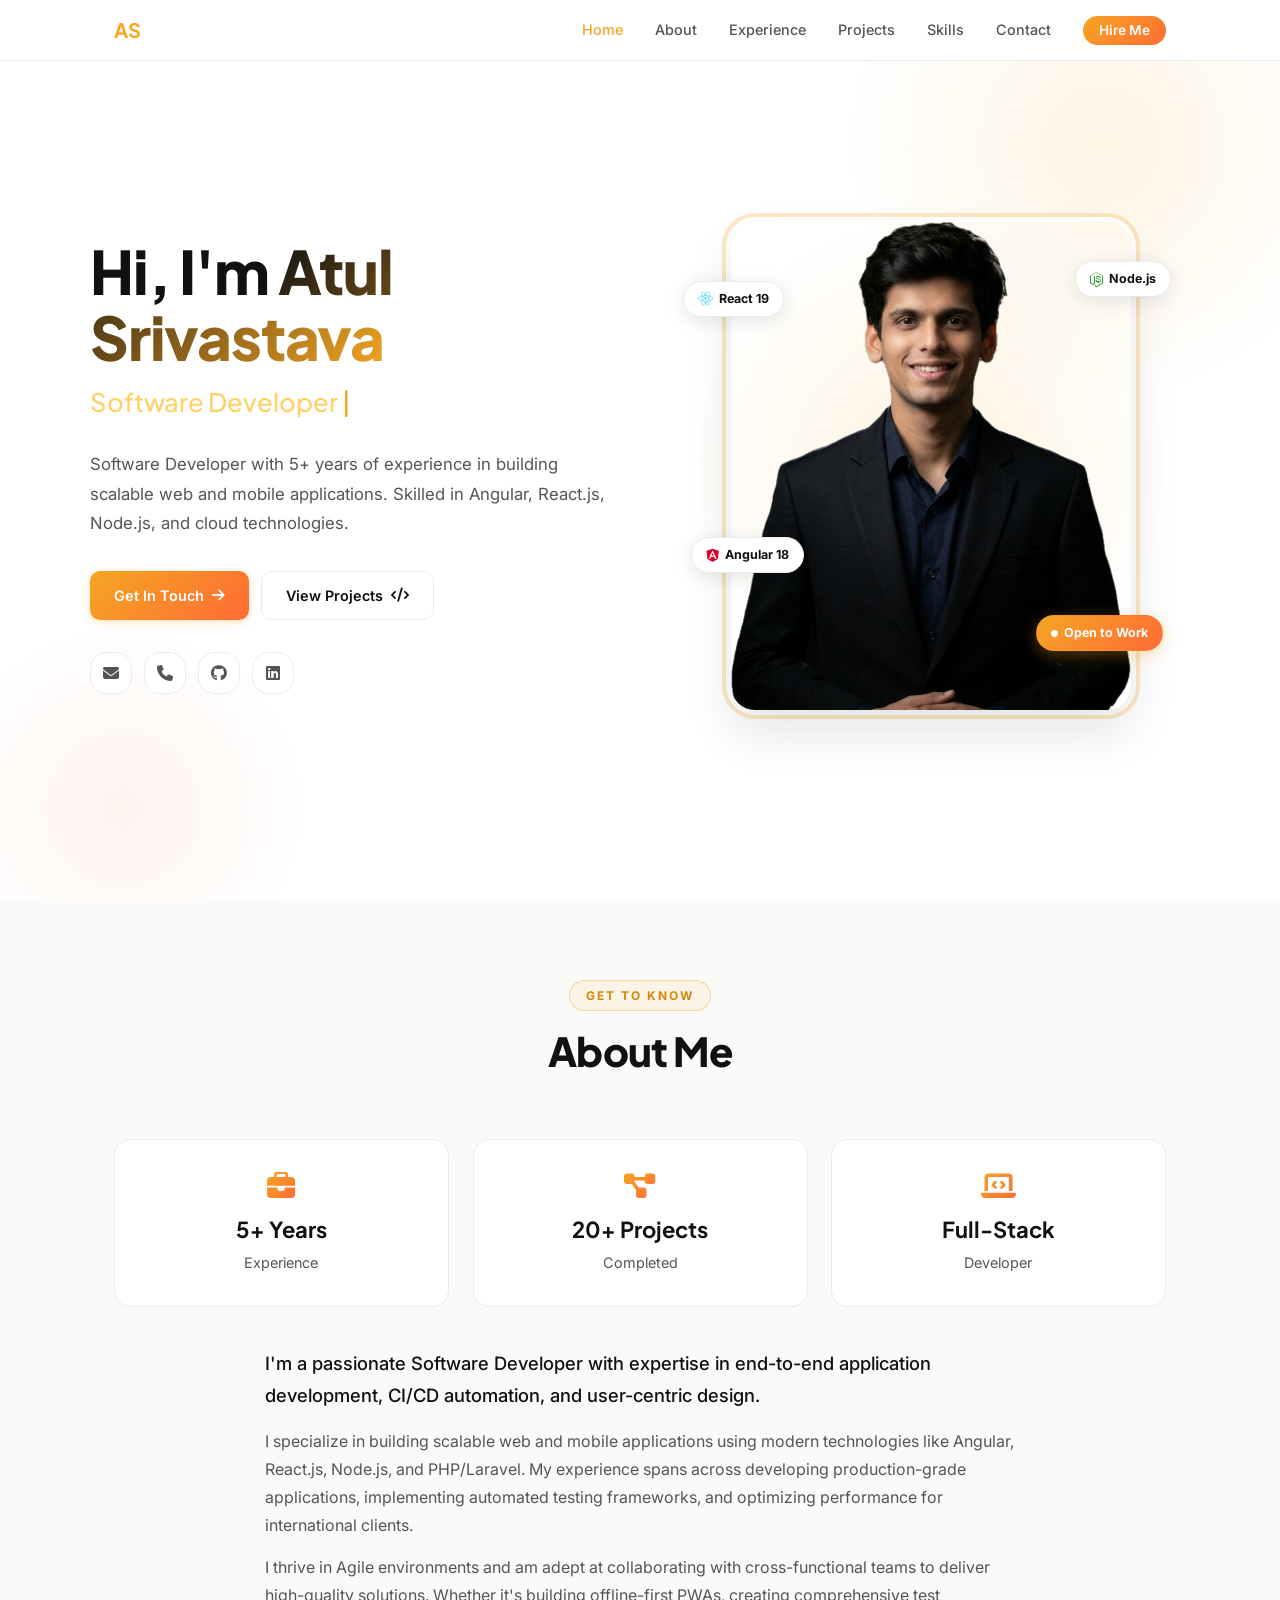
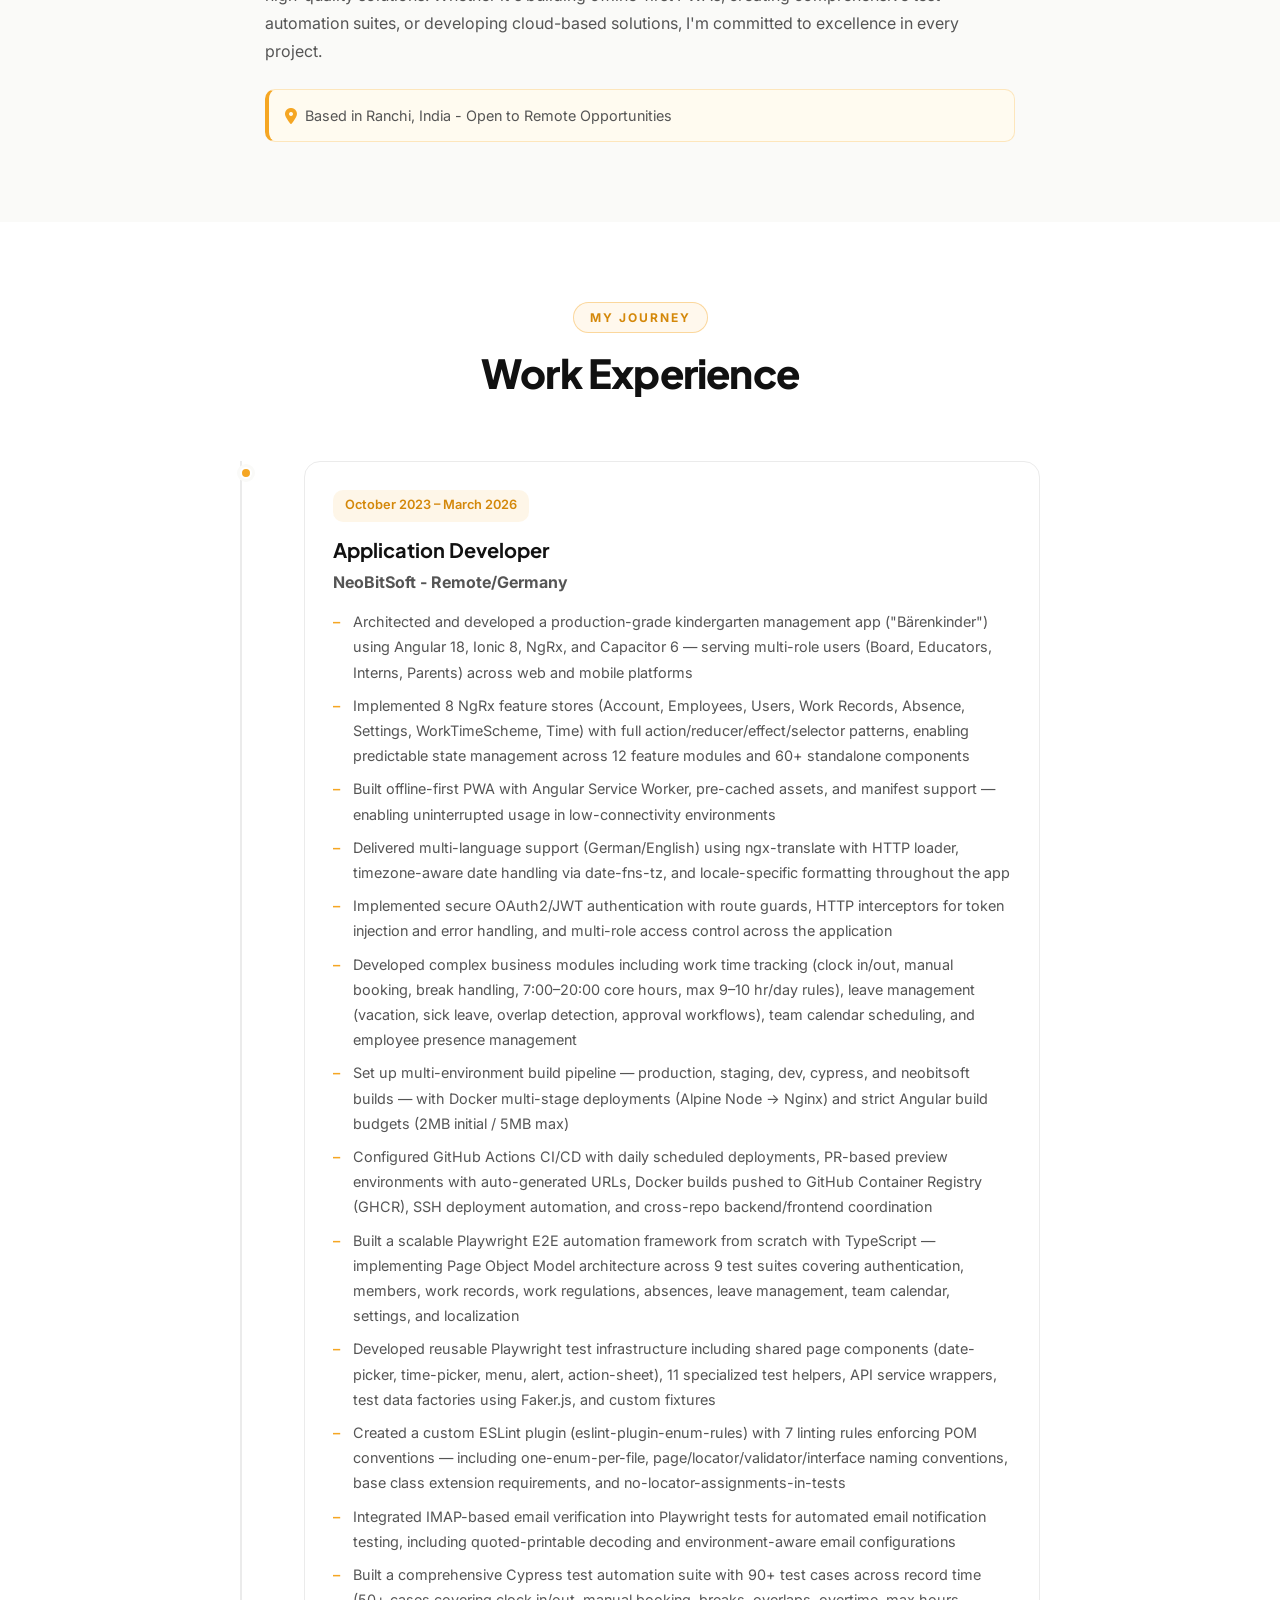
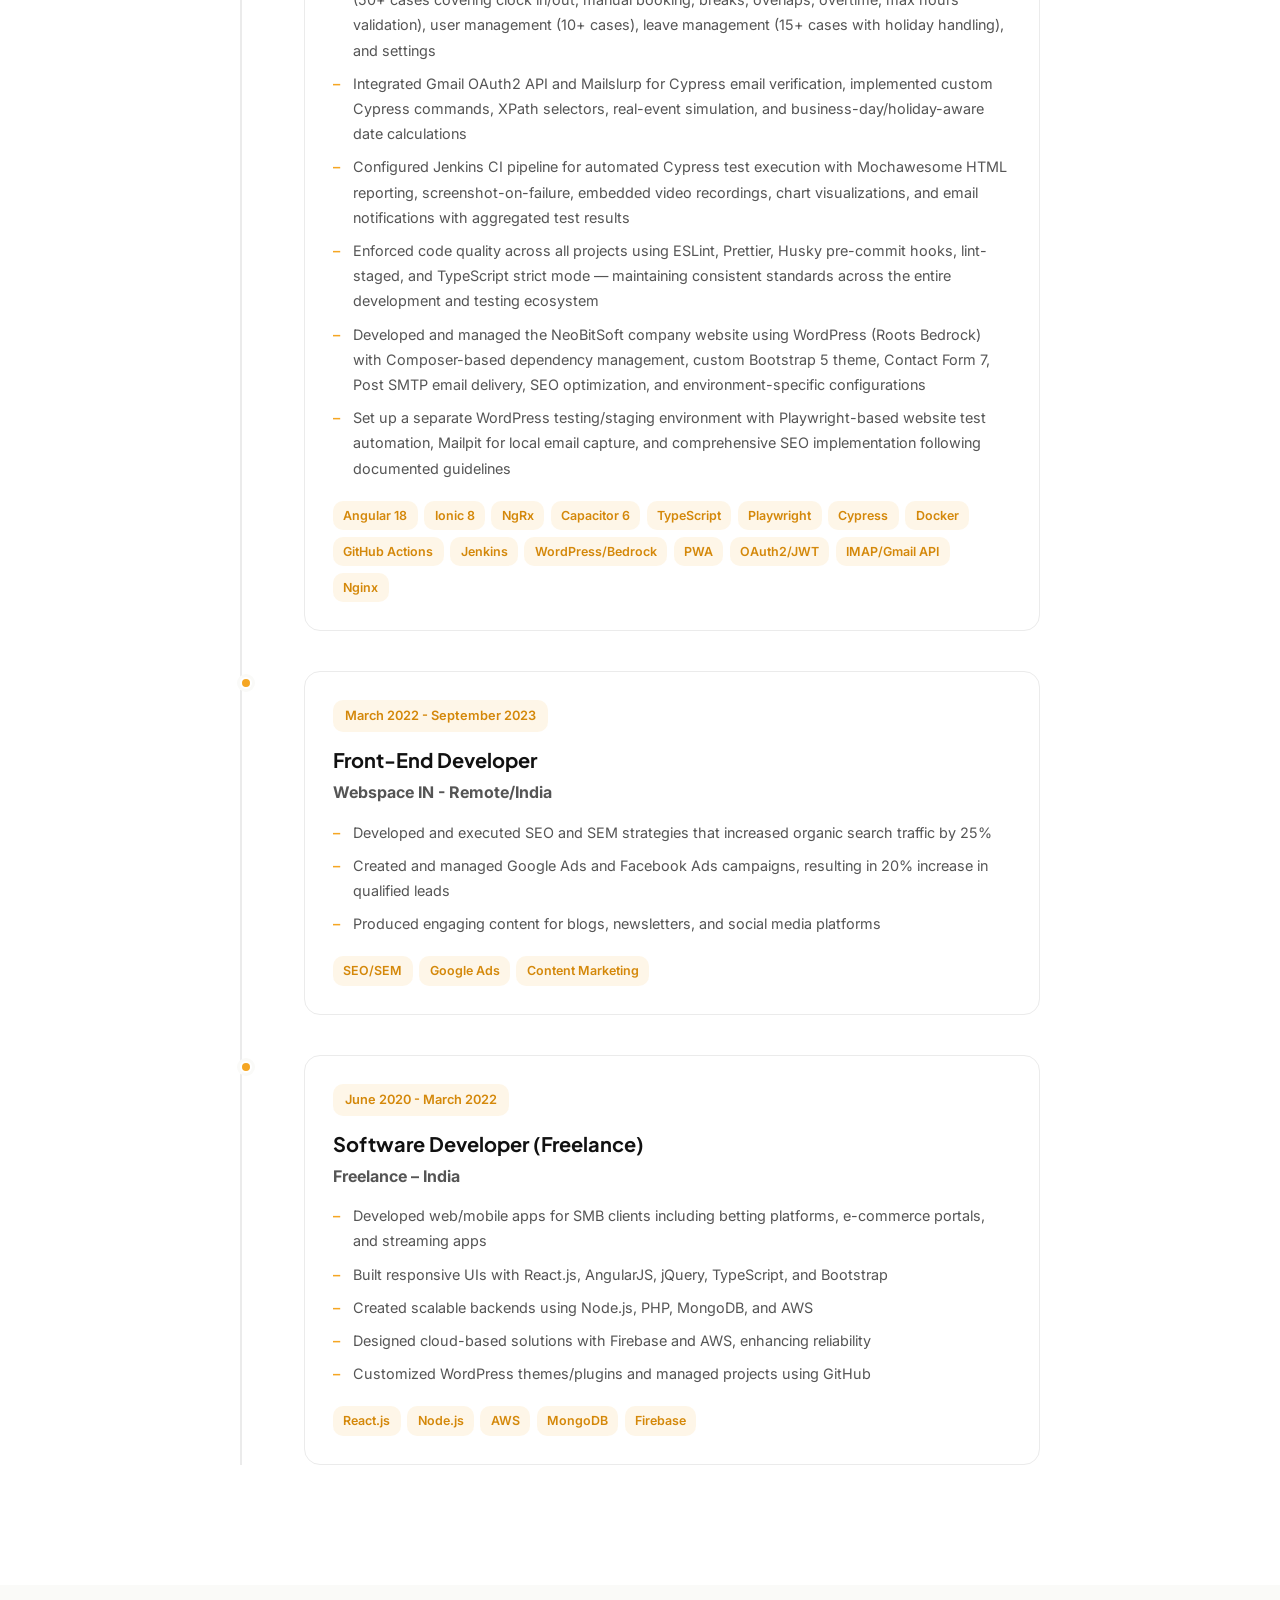
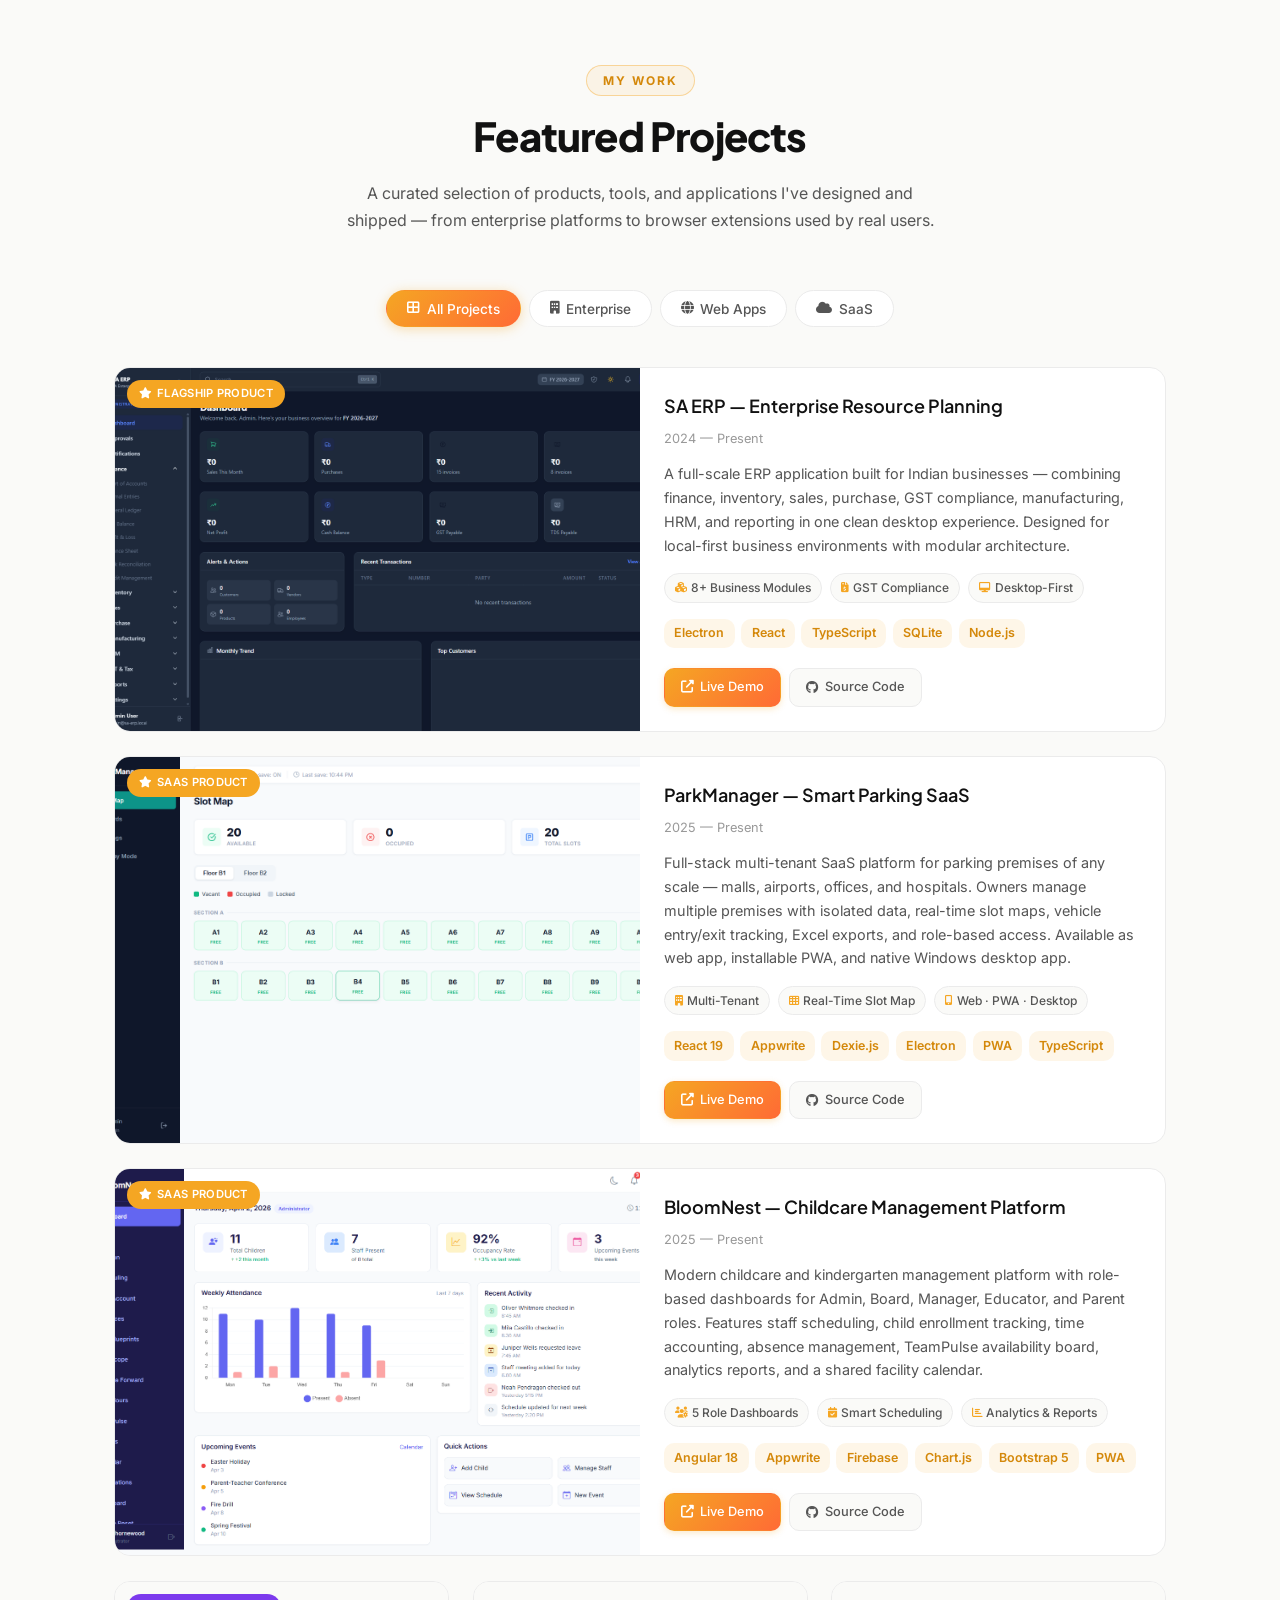
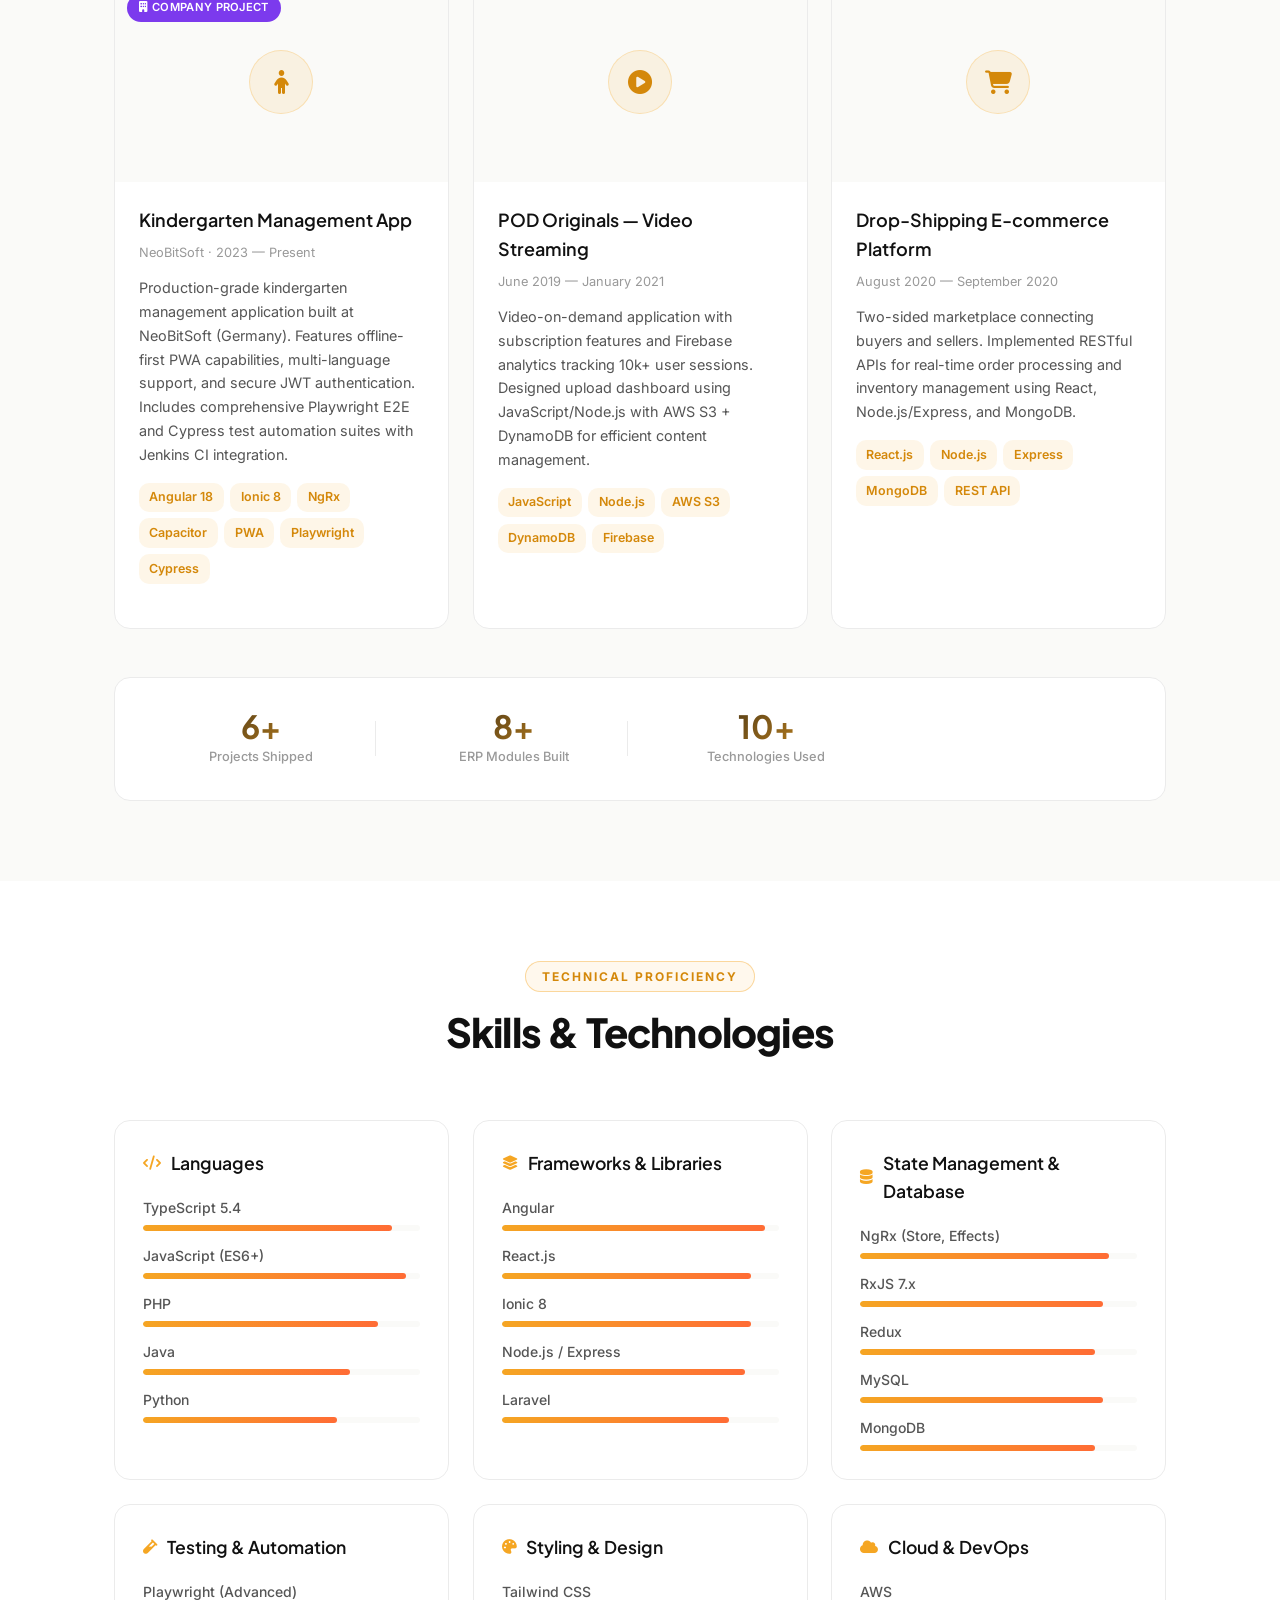
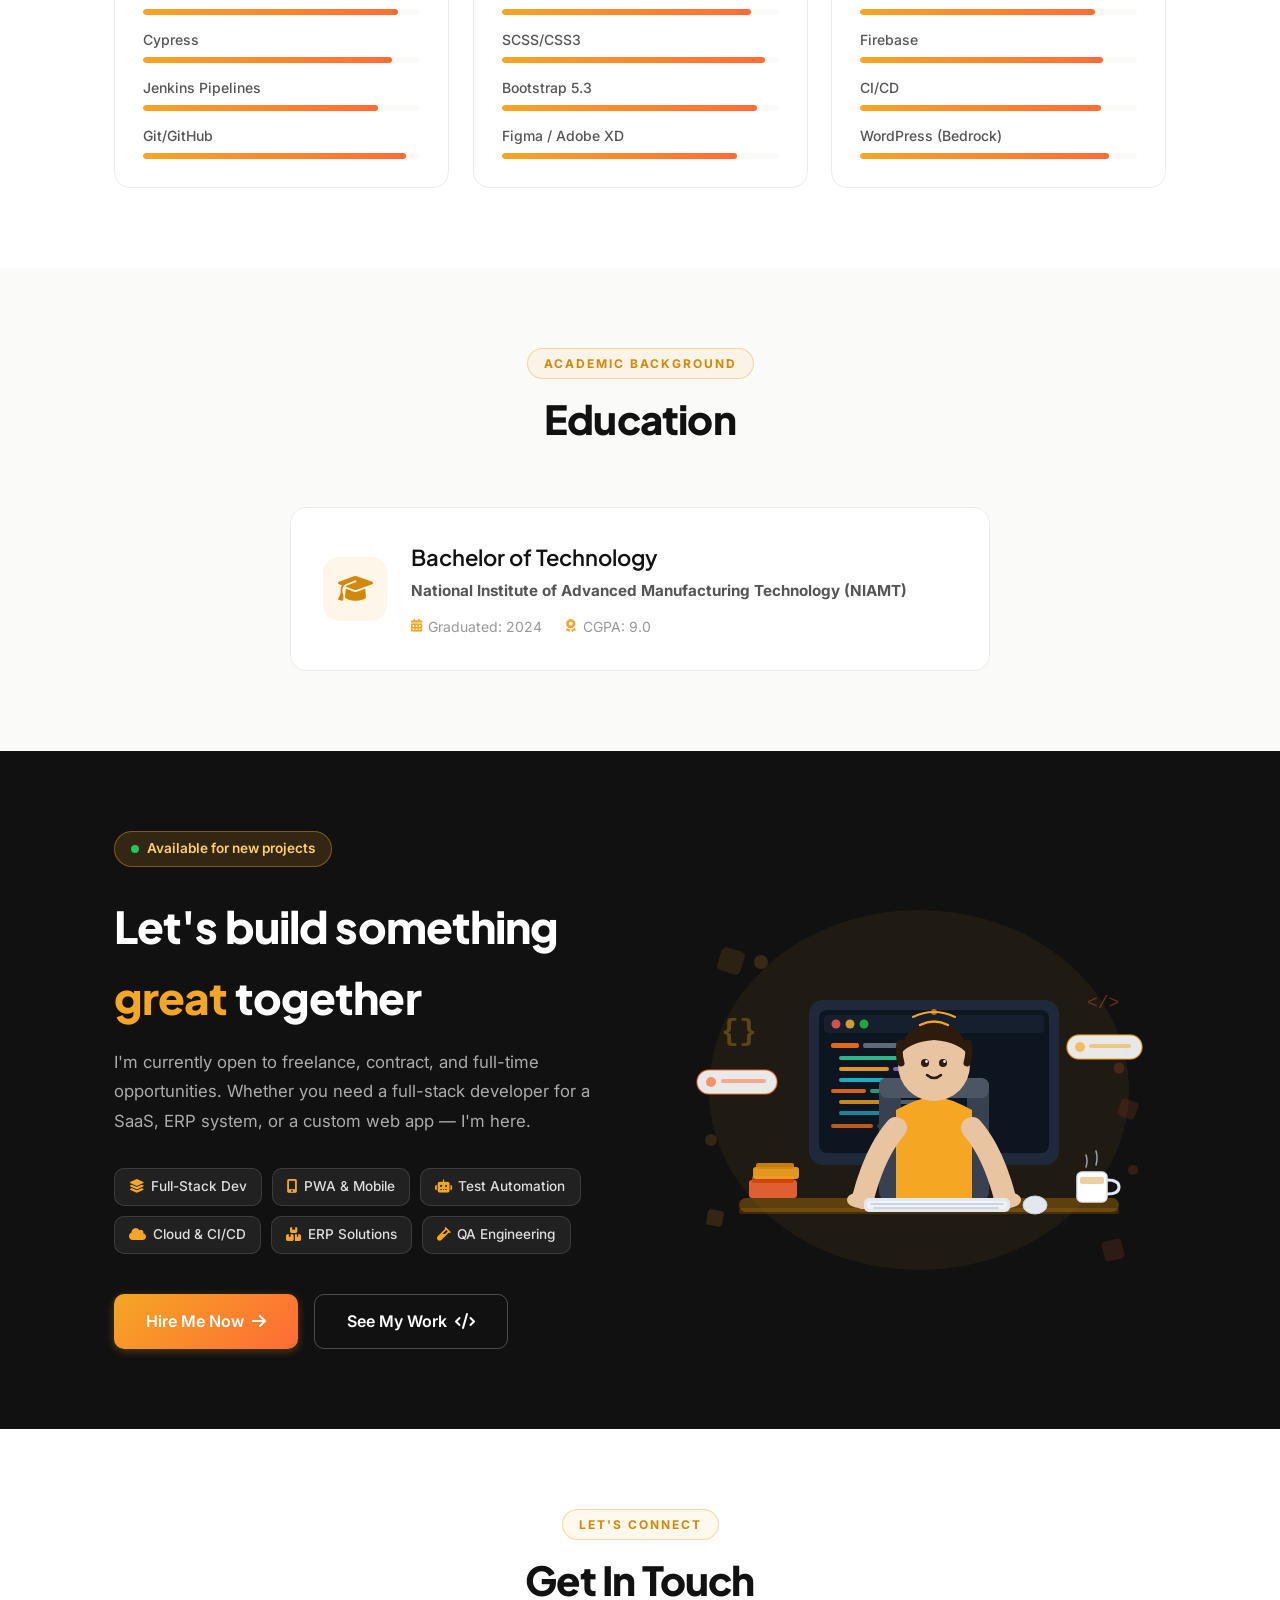
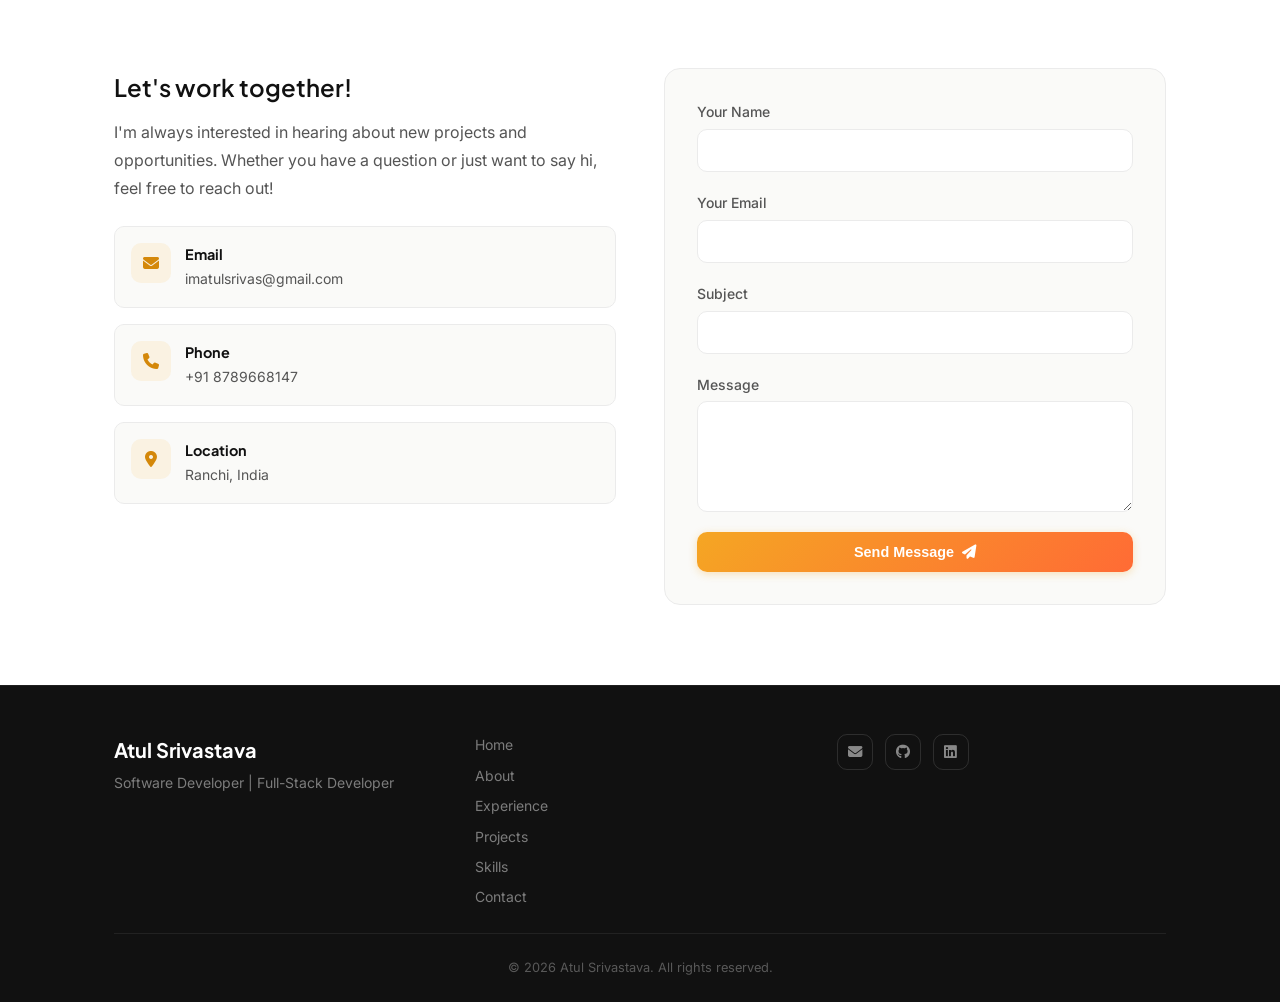
==== index.html @ 077b8450 "design: full portfolio redesign — amber/orange theme, bold typography, floating badges, SVG illustra" ====
<!DOCTYPE html>
<html lang="en">
<head>
    <meta charset="UTF-8">
    <meta name="viewport" content="width=device-width, initial-scale=1.0">
    <meta name="description" content="Atul Srivastava - Software Developer | Full-Stack Developer specializing in Angular, React.js, Node.js, and Cloud Technologies">
    <meta name="author" content="Atul Srivastava">
    <link rel="canonical" href="https://beimatulportfolio.tech/">
    <meta property="og:url" content="https://beimatulportfolio.tech/">
    <meta property="og:title" content="Atul Srivastava | Software Developer Portfolio">
    <meta property="og:description" content="Atul Srivastava - Software Developer | Full-Stack Developer specializing in Angular, React.js, Node.js, and Cloud Technologies">
    <meta property="og:type" content="website">
    <title>Atul Srivastava | Software Developer Portfolio</title>
    <meta name="theme-color" content="#F5A623">
    <meta name="color-scheme" content="light">
    
    <!-- Preload critical resources -->
    <link rel="preconnect" href="https://fonts.googleapis.com">
    <link rel="preconnect" href="https://fonts.gstatic.com" crossorigin>
    <link rel="dns-prefetch" href="https://cdnjs.cloudflare.com">
    
    <!-- Fonts — display=swap for instant text rendering -->
    <link href="https://fonts.googleapis.com/css2?family=Inter:wght@300;400;500;600;700;800&family=Plus+Jakarta+Sans:wght@500;600;700;800;900&family=Space+Grotesk:wght@400;500;600;700&display=swap" rel="stylesheet">
    
    <!-- Icons — loaded async to not block render -->
    <link rel="preload" href="https://cdnjs.cloudflare.com/ajax/libs/font-awesome/6.4.0/css/all.min.css" as="style" onload="this.onload=null;this.rel='stylesheet'">
    <noscript><link rel="stylesheet" href="https://cdnjs.cloudflare.com/ajax/libs/font-awesome/6.4.0/css/all.min.css"></noscript>
    
    <!-- Stylesheet -->
    <link rel="stylesheet" href="styles.css">
    
    <!-- Inline critical above-the-fold styles -->
    <style>
      body{font-family:'Inter',-apple-system,BlinkMacSystemFont,'Segoe UI',sans-serif;margin:0;background:#fff;color:#111}
      .navbar{position:fixed;top:0;left:0;right:0;z-index:1000;background:rgba(255,255,255,.92);backdrop-filter:blur(12px);border-bottom:1px solid #ebebeb}
      .hero{min-height:100vh;display:flex;align-items:center}
    </style>
</head>
<body>
    <!-- Navigation -->
    <nav class="navbar" id="navbar">
        <div class="nav-container">
            <a href="#home" class="logo">
                <span class="logo-text">AS</span>
            </a>
            <ul class="nav-menu" id="nav-menu">
                <li><a href="#home" class="nav-link active">Home</a></li>
                <li><a href="#about" class="nav-link">About</a></li>
                <li><a href="#experience" class="nav-link">Experience</a></li>
                <li><a href="#projects" class="nav-link">Projects</a></li>
                <li><a href="#skills" class="nav-link">Skills</a></li>
                <li><a href="#contact" class="nav-link">Contact</a></li>
                <li><a href="#hire-me" class="nav-link nav-link-hire">Hire Me</a></li>
            </ul>
            <div class="hamburger" id="hamburger">
                <span></span>
                <span></span>
                <span></span>
            </div>
        </div>
    </nav>

    <!-- Hero Section -->
    <section id="home" class="hero">
        <div class="hero-container">
            <div class="hero-content">
                <div class="hero-text" data-scroll>
                    <h1 class="hero-title">
                        Hi, I'm <span class="gradient-text">Atul Srivastava</span>
                    </h1>
                    <div class="typing-container">
                        <h2 class="hero-subtitle">
                            <span class="typing-text"></span>
                            <span class="cursor">|</span>
                        </h2>
                    </div>
                    <p class="hero-description">
                        Software Developer with 5+ years of experience in building scalable web and mobile applications. 
                        Skilled in Angular, React.js, Node.js, and cloud technologies.
                    </p>
                    <div class="hero-buttons">
                        <a href="#contact" class="btn btn-primary">
                            <span>Get In Touch</span>
                            <i class="fas fa-arrow-right"></i>
                        </a>
                        <a href="#projects" class="btn btn-secondary">
                            <span>View Projects</span>
                            <i class="fas fa-code"></i>
                        </a>
                    </div>
                    <div class="social-links">
                        <a href="mailto:imatulsrivas@gmail.com" class="social-link" aria-label="Email">
                            <i class="fas fa-envelope"></i>
                        </a>
                        <a href="tel:+918789668147" class="social-link" aria-label="Phone">
                            <i class="fas fa-phone"></i>
                        </a>
                        <a href="https://github.com" target="_blank" class="social-link" aria-label="GitHub">
                            <i class="fab fa-github"></i>
                        </a>
                        <a href="https://linkedin.com" target="_blank" class="social-link" aria-label="LinkedIn">
                            <i class="fab fa-linkedin"></i>
                        </a>
                    </div>
                </div>
                <div class="hero-image" data-scroll>
                    <div class="image-wrapper">
                        <div class="hero-img-bg"></div>
                        <img src="assets/atul-photo.png" alt="Atul Srivastava" class="profile-image">
                        <!-- Floating tech badges -->
                        <div class="hero-float-badge badge-react">
                            <i class="fab fa-react"></i>
                            <span>React 19</span>
                        </div>
                        <div class="hero-float-badge badge-angular">
                            <i class="fab fa-angular"></i>
                            <span>Angular 18</span>
                        </div>
                        <div class="hero-float-badge badge-node">
                            <i class="fab fa-node-js"></i>
                            <span>Node.js</span>
                        </div>
                        <div class="hero-float-badge badge-open">
                            <span class="badge-open-dot"></span>
                            <span>Open to Work</span>
                        </div>
                    </div>
                </div>
            </div>
        </div>
    </section>

    <!-- About Section -->
    <section id="about" class="about">
        <div class="container">
            <div class="section-header" data-scroll>
                <span class="section-subtitle">Get To Know</span>
                <h2 class="section-title">About Me</h2>
            </div>
            <div class="about-content">
                <div class="about-cards" data-scroll>
                    <div class="about-card">
                        <i class="fas fa-briefcase about-card-icon"></i>
                        <h3>5+ Years</h3>
                        <p>Experience</p>
                    </div>
                    <div class="about-card">
                        <i class="fas fa-project-diagram about-card-icon"></i>
                        <h3>20+ Projects</h3>
                        <p>Completed</p>
                    </div>
                    <div class="about-card">
                        <i class="fas fa-laptop-code about-card-icon"></i>
                        <h3>Full-Stack</h3>
                        <p>Developer</p>
                    </div>
                </div>
                <div class="about-text" data-scroll>
                    <p class="lead">
                        I'm a passionate Software Developer with expertise in end-to-end application development, 
                        CI/CD automation, and user-centric design.
                    </p>
                    <p>
                        I specialize in building scalable web and mobile applications using modern technologies like 
                        Angular, React.js, Node.js, and PHP/Laravel. My experience spans across developing production-grade 
                        applications, implementing automated testing frameworks, and optimizing performance for international clients.
                    </p>
                    <p>
                        I thrive in Agile environments and am adept at collaborating with cross-functional teams to 
                        deliver high-quality solutions. Whether it's building offline-first PWAs, creating comprehensive 
                        test automation suites, or developing cloud-based solutions, I'm committed to excellence in every project.
                    </p>
                    <div class="location-info">
                        <i class="fas fa-map-marker-alt"></i>
                        <span>Based in Ranchi, India - Open to Remote Opportunities</span>
                    </div>
                </div>
            </div>
        </div>
    </section>

    <!-- Experience Section -->
    <section id="experience" class="experience">
        <div class="container">
            <div class="section-header" data-scroll>
                <span class="section-subtitle">My Journey</span>
                <h2 class="section-title">Work Experience</h2>
            </div>
            <div class="timeline">
                <!-- Experience 1 -->
                <div class="timeline-item" data-scroll>
                    <div class="timeline-dot"></div>
                    <div class="timeline-content">
                        <div class="timeline-date">October 2023 – March 2026</div>
                        <h3 class="timeline-title">Application Developer</h3>
                        <h4 class="timeline-company">NeoBitSoft - Remote/Germany</h4>
                        <ul class="timeline-description">
                            <li>Architected and developed a production-grade kindergarten management app ("Bärenkinder") using Angular 18, Ionic 8, NgRx, and Capacitor 6 — serving multi-role users (Board, Educators, Interns, Parents) across web and mobile platforms</li>
                            <li>Implemented 8 NgRx feature stores (Account, Employees, Users, Work Records, Absence, Settings, WorkTimeScheme, Time) with full action/reducer/effect/selector patterns, enabling predictable state management across 12 feature modules and 60+ standalone components</li>
                            <li>Built offline-first PWA with Angular Service Worker, pre-cached assets, and manifest support — enabling uninterrupted usage in low-connectivity environments</li>
                            <li>Delivered multi-language support (German/English) using ngx-translate with HTTP loader, timezone-aware date handling via date-fns-tz, and locale-specific formatting throughout the app</li>
                            <li>Implemented secure OAuth2/JWT authentication with route guards, HTTP interceptors for token injection and error handling, and multi-role access control across the application</li>
                            <li>Developed complex business modules including work time tracking (clock in/out, manual booking, break handling, 7:00–20:00 core hours, max 9–10 hr/day rules), leave management (vacation, sick leave, overlap detection, approval workflows), team calendar scheduling, and employee presence management</li>
                            <li>Set up multi-environment build pipeline — production, staging, dev, cypress, and neobitsoft builds — with Docker multi-stage deployments (Alpine Node → Nginx) and strict Angular build budgets (2MB initial / 5MB max)</li>
                            <li>Configured GitHub Actions CI/CD with daily scheduled deployments, PR-based preview environments with auto-generated URLs, Docker builds pushed to GitHub Container Registry (GHCR), SSH deployment automation, and cross-repo backend/frontend coordination</li>
                            <li>Built a scalable Playwright E2E automation framework from scratch with TypeScript — implementing Page Object Model architecture across 9 test suites covering authentication, members, work records, work regulations, absences, leave management, team calendar, settings, and localization</li>
                            <li>Developed reusable Playwright test infrastructure including shared page components (date-picker, time-picker, menu, alert, action-sheet), 11 specialized test helpers, API service wrappers, test data factories using Faker.js, and custom fixtures</li>
                            <li>Created a custom ESLint plugin (eslint-plugin-enum-rules) with 7 linting rules enforcing POM conventions — including one-enum-per-file, page/locator/validator/interface naming conventions, base class extension requirements, and no-locator-assignments-in-tests</li>
                            <li>Integrated IMAP-based email verification into Playwright tests for automated email notification testing, including quoted-printable decoding and environment-aware email configurations</li>
                            <li>Built a comprehensive Cypress test automation suite with 90+ test cases across record time (50+ cases covering clock in/out, manual booking, breaks, overlaps, overtime, max hours validation), user management (10+ cases), leave management (15+ cases with holiday handling), and settings</li>
                            <li>Integrated Gmail OAuth2 API and Mailslurp for Cypress email verification, implemented custom Cypress commands, XPath selectors, real-event simulation, and business-day/holiday-aware date calculations</li>
                            <li>Configured Jenkins CI pipeline for automated Cypress test execution with Mochawesome HTML reporting, screenshot-on-failure, embedded video recordings, chart visualizations, and email notifications with aggregated test results</li>
                            <li>Enforced code quality across all projects using ESLint, Prettier, Husky pre-commit hooks, lint-staged, and TypeScript strict mode — maintaining consistent standards across the entire development and testing ecosystem</li>
                            <li>Developed and managed the NeoBitSoft company website using WordPress (Roots Bedrock) with Composer-based dependency management, custom Bootstrap 5 theme, Contact Form 7, Post SMTP email delivery, SEO optimization, and environment-specific configurations</li>
                            <li>Set up a separate WordPress testing/staging environment with Playwright-based website test automation, Mailpit for local email capture, and comprehensive SEO implementation following documented guidelines</li>
                        </ul>
                        <div class="tech-tags">
                            <span class="tech-tag">Angular 18</span>
                            <span class="tech-tag">Ionic 8</span>
                            <span class="tech-tag">NgRx</span>
                            <span class="tech-tag">Capacitor 6</span>
                            <span class="tech-tag">TypeScript</span>
                            <span class="tech-tag">Playwright</span>
                            <span class="tech-tag">Cypress</span>
                            <span class="tech-tag">Docker</span>
                            <span class="tech-tag">GitHub Actions</span>
                            <span class="tech-tag">Jenkins</span>
                            <span class="tech-tag">WordPress/Bedrock</span>
                            <span class="tech-tag">PWA</span>
                            <span class="tech-tag">OAuth2/JWT</span>
                            <span class="tech-tag">IMAP/Gmail API</span>
                            <span class="tech-tag">Nginx</span>
                        </div>
                    </div>
                </div>

                <!-- Experience 2 -->
                <div class="timeline-item" data-scroll>
                    <div class="timeline-dot"></div>
                    <div class="timeline-content">
                        <div class="timeline-date">March 2022 - September 2023</div>
                        <h3 class="timeline-title">Front-End Developer</h3>
                        <h4 class="timeline-company">Webspace IN - Remote/India</h4>
                        <ul class="timeline-description">
                            <li>Developed and executed SEO and SEM strategies that increased organic search traffic by 25%</li>
                            <li>Created and managed Google Ads and Facebook Ads campaigns, resulting in 20% increase in qualified leads</li>
                            <li>Produced engaging content for blogs, newsletters, and social media platforms</li>
                        </ul>
                        <div class="tech-tags">
                            <span class="tech-tag">SEO/SEM</span>
                            <span class="tech-tag">Google Ads</span>
                            <span class="tech-tag">Content Marketing</span>
                        </div>
                    </div>
                </div>

                <!-- Experience 3 -->
                <div class="timeline-item" data-scroll>
                    <div class="timeline-dot"></div>
                    <div class="timeline-content">
                        <div class="timeline-date">June 2020 - March 2022</div>
                        <h3 class="timeline-title">Software Developer (Freelance)</h3>
                        <h4 class="timeline-company">Freelance – India</h4>
                        <ul class="timeline-description">
                            <li>Developed web/mobile apps for SMB clients including betting platforms, e-commerce portals, and streaming apps</li>
                            <li>Built responsive UIs with React.js, AngularJS, jQuery, TypeScript, and Bootstrap</li>
                            <li>Created scalable backends using Node.js, PHP, MongoDB, and AWS</li>
                            <li>Designed cloud-based solutions with Firebase and AWS, enhancing reliability</li>
                            <li>Customized WordPress themes/plugins and managed projects using GitHub</li>
                        </ul>
                        <div class="tech-tags">
                            <span class="tech-tag">React.js</span>
                            <span class="tech-tag">Node.js</span>
                            <span class="tech-tag">AWS</span>
                            <span class="tech-tag">MongoDB</span>
                            <span class="tech-tag">Firebase</span>
                        </div>
                    </div>
                </div>
            </div>
        </div>
    </section>

    <!-- Projects Section -->
    <section id="projects" class="projects">
        <div class="container">
            <div class="section-header" data-scroll>
                <span class="section-subtitle">My Work</span>
                <h2 class="section-title">Featured Projects</h2>
                <p class="section-description">A curated selection of products, tools, and applications I've designed and shipped — from enterprise platforms to browser extensions used by real users.</p>
            </div>

            <!-- Category Filter Tabs -->
            <div class="project-filters" data-scroll>
                <button class="filter-btn active" data-filter="all">
                    <i class="fas fa-th-large"></i>
                    <span>All Projects</span>
                </button>
                <button class="filter-btn" data-filter="enterprise">
                    <i class="fas fa-building"></i>
                    <span>Enterprise</span>
                </button>
                <button class="filter-btn" data-filter="webapp">
                    <i class="fas fa-globe"></i>
                    <span>Web Apps</span>
                </button>
                <button class="filter-btn" data-filter="saas">
                    <i class="fas fa-cloud"></i>
                    <span>SaaS</span>
                </button>

            </div>

            <div class="projects-grid">
                <!-- Project: SA ERP (Featured/Enterprise) -->
                <div class="project-card project-card-featured" data-scroll data-category="enterprise">
                    <div class="project-badge">
                        <i class="fas fa-star"></i> Flagship Product
                    </div>
                    <div class="project-image project-image-real">
                        <img src="assets/projects/sa-erp-hero.png" alt="SA ERP Dashboard" loading="lazy">
                        <div class="project-image-overlay">
                            <span class="project-status live">
                                <span class="status-dot"></span> Live Demo Available
                            </span>
                        </div>
                    </div>
                    <div class="project-content">
                        <div class="project-header">
                            <h3 class="project-title">SA ERP — Enterprise Resource Planning</h3>
                            <span class="project-date">2024 — Present</span>
                        </div>
                        <p class="project-description">
                            A full-scale ERP application built for Indian businesses — combining finance, inventory, sales, 
                            purchase, GST compliance, manufacturing, HRM, and reporting in one clean desktop experience. 
                            Designed for local-first business environments with modular architecture.
                        </p>
                        <div class="project-highlights">
                            <div class="highlight-item">
                                <i class="fas fa-cubes"></i>
                                <span>8+ Business Modules</span>
                            </div>
                            <div class="highlight-item">
                                <i class="fas fa-file-invoice-dollar"></i>
                                <span>GST Compliance</span>
                            </div>
                            <div class="highlight-item">
                                <i class="fas fa-desktop"></i>
                                <span>Desktop-First</span>
                            </div>
                        </div>
                        <div class="project-tech">
                            <span class="tech-tag">Electron</span>
                            <span class="tech-tag">React</span>
                            <span class="tech-tag">TypeScript</span>
                            <span class="tech-tag">SQLite</span>
                            <span class="tech-tag">Node.js</span>
                        </div>
                        <div class="project-links">
                            <a href="https://sa-erp.netlify.app/" target="_blank" class="project-link project-link-primary">
                                <i class="fas fa-external-link-alt"></i>
                                <span>Live Demo</span>
                            </a>
                            <a href="https://github.com/atul0016/sa-erp" target="_blank" class="project-link">
                                <i class="fab fa-github"></i>
                                <span>Source Code</span>
                            </a>
                        </div>
                    </div>
                </div>





                <!-- Project: ParkManager (SaaS) -->
                <div class="project-card project-card-featured" data-scroll data-category="saas">
                    <div class="project-badge">
                        <i class="fas fa-star"></i> SaaS Product
                    </div>
                    <div class="project-image project-image-real">
                        <img src="assets/projects/parkmanager-hero.png" alt="ParkManager Slot Map" loading="lazy">
                        <div class="project-image-overlay">
                            <span class="project-status live">
                                <span class="status-dot"></span> Live Demo Available
                            </span>
                        </div>
                    </div>
                    <div class="project-content">
                        <div class="project-header">
                            <h3 class="project-title">ParkManager — Smart Parking SaaS</h3>
                            <span class="project-date">2025 — Present</span>
                        </div>
                        <p class="project-description">
                            Full-stack multi-tenant SaaS platform for parking premises of any scale — malls, airports, 
                            offices, and hospitals. Owners manage multiple premises with isolated data, real-time slot maps, 
                            vehicle entry/exit tracking, Excel exports, and role-based access. Available as web app, 
                            installable PWA, and native Windows desktop app.
                        </p>
                        <div class="project-highlights">
                            <div class="highlight-item">
                                <i class="fas fa-building"></i>
                                <span>Multi-Tenant</span>
                            </div>
                            <div class="highlight-item">
                                <i class="fas fa-th"></i>
                                <span>Real-Time Slot Map</span>
                            </div>
                            <div class="highlight-item">
                                <i class="fas fa-mobile-alt"></i>
                                <span>Web · PWA · Desktop</span>
                            </div>
                        </div>
                        <div class="project-tech">
                            <span class="tech-tag">React 19</span>
                            <span class="tech-tag">Appwrite</span>
                            <span class="tech-tag">Dexie.js</span>
                            <span class="tech-tag">Electron</span>
                            <span class="tech-tag">PWA</span>
                            <span class="tech-tag">TypeScript</span>
                        </div>
                        <div class="project-links">
                            <a href="https://park-my-vehicle.vercel.app" target="_blank" class="project-link project-link-primary">
                                <i class="fas fa-external-link-alt"></i>
                                <span>Live Demo</span>
                            </a>
                            <a href="https://github.com/atul0016/park-manager" target="_blank" class="project-link">
                                <i class="fab fa-github"></i>
                                <span>Source Code</span>
                            </a>
                        </div>
                    </div>
                </div>

                <!-- Project: BloomNest (Childcare Platform) -->
                <div class="project-card project-card-featured" data-scroll data-category="saas">
                    <div class="project-badge">
                        <i class="fas fa-star"></i> SaaS Product
                    </div>
                    <div class="project-image project-image-real">
                        <img src="assets/projects/bloomnest-hero.png" alt="BloomNest Admin Dashboard" loading="lazy">
                        <div class="project-image-overlay">
                            <span class="project-status live">
                                <span class="status-dot"></span> Live Demo Available
                            </span>
                        </div>
                    </div>
                    <div class="project-content">
                        <div class="project-header">
                            <h3 class="project-title">BloomNest — Childcare Management Platform</h3>
                            <span class="project-date">2025 — Present</span>
                        </div>
                        <p class="project-description">
                            Modern childcare and kindergarten management platform with role-based dashboards for 
                            Admin, Board, Manager, Educator, and Parent roles. Features staff scheduling, child enrollment 
                            tracking, time accounting, absence management, TeamPulse availability board, analytics reports, 
                            and a shared facility calendar.
                        </p>
                        <div class="project-highlights">
                            <div class="highlight-item">
                                <i class="fas fa-users-cog"></i>
                                <span>5 Role Dashboards</span>
                            </div>
                            <div class="highlight-item">
                                <i class="fas fa-calendar-check"></i>
                                <span>Smart Scheduling</span>
                            </div>
                            <div class="highlight-item">
                                <i class="fas fa-chart-bar"></i>
                                <span>Analytics & Reports</span>
                            </div>
                        </div>
                        <div class="project-tech">
                            <span class="tech-tag">Angular 18</span>
                            <span class="tech-tag">Appwrite</span>
                            <span class="tech-tag">Firebase</span>
                            <span class="tech-tag">Chart.js</span>
                            <span class="tech-tag">Bootstrap 5</span>
                            <span class="tech-tag">PWA</span>
                        </div>
                        <div class="project-links">
                            <a href="https://bloomnest-mu.vercel.app/" target="_blank" class="project-link project-link-primary">
                                <i class="fas fa-external-link-alt"></i>
                                <span>Live Demo</span>
                            </a>
                            <a href="https://github.com/atul0016/BloomNest" target="_blank" class="project-link">
                                <i class="fab fa-github"></i>
                                <span>Source Code</span>
                            </a>
                        </div>
                    </div>
                </div>

                <!-- Project: Kindergarten Management App (Company Project) -->
                <div class="project-card" data-scroll data-category="enterprise">
                    <div class="project-badge company-badge">
                        <i class="fas fa-building"></i> Company Project
                    </div>
                    <div class="project-image">
                        <div class="project-overlay">
                            <div class="project-icon-wrapper">
                                <i class="fas fa-child"></i>
                            </div>
                        </div>
                    </div>
                    <div class="project-content">
                        <div class="project-header">
                            <h3 class="project-title">Kindergarten Management App</h3>
                            <span class="project-date">NeoBitSoft · 2023 — Present</span>
                        </div>
                        <p class="project-description">
                            Production-grade kindergarten management application built at NeoBitSoft (Germany). 
                            Features offline-first PWA capabilities, multi-language support, and secure JWT authentication. 
                            Includes comprehensive Playwright E2E and Cypress test automation suites with Jenkins CI integration.
                        </p>
                        <div class="project-tech">
                            <span class="tech-tag">Angular 18</span>
                            <span class="tech-tag">Ionic 8</span>
                            <span class="tech-tag">NgRx</span>
                            <span class="tech-tag">Capacitor</span>
                            <span class="tech-tag">PWA</span>
                            <span class="tech-tag">Playwright</span>
                            <span class="tech-tag">Cypress</span>
                        </div>
                    </div>
                </div>

                <!-- Project: POD Originals -->
                <div class="project-card" data-scroll data-category="webapp">
                    <div class="project-image">
                        <div class="project-overlay">
                            <div class="project-icon-wrapper">
                                <i class="fas fa-play-circle"></i>
                            </div>
                        </div>
                    </div>
                    <div class="project-content">
                        <div class="project-header">
                            <h3 class="project-title">POD Originals — Video Streaming</h3>
                            <span class="project-date">June 2019 — January 2021</span>
                        </div>
                        <p class="project-description">
                            Video-on-demand application with subscription features and Firebase analytics tracking 10k+ user sessions. 
                            Designed upload dashboard using JavaScript/Node.js with AWS S3 + DynamoDB for efficient content management.
                        </p>
                        <div class="project-tech">
                            <span class="tech-tag">JavaScript</span>
                            <span class="tech-tag">Node.js</span>
                            <span class="tech-tag">AWS S3</span>
                            <span class="tech-tag">DynamoDB</span>
                            <span class="tech-tag">Firebase</span>
                        </div>
                    </div>
                </div>

                <!-- Project: Drop-Shipping E-commerce -->
                <div class="project-card" data-scroll data-category="webapp">
                    <div class="project-image">
                        <div class="project-overlay">
                            <div class="project-icon-wrapper">
                                <i class="fas fa-shopping-cart"></i>
                            </div>
                        </div>
                    </div>
                    <div class="project-content">
                        <div class="project-header">
                            <h3 class="project-title">Drop-Shipping E-commerce Platform</h3>
                            <span class="project-date">August 2020 — September 2020</span>
                        </div>
                        <p class="project-description">
                            Two-sided marketplace connecting buyers and sellers. Implemented RESTful APIs for real-time 
                            order processing and inventory management using React, Node.js/Express, and MongoDB.
                        </p>
                        <div class="project-tech">
                            <span class="tech-tag">React.js</span>
                            <span class="tech-tag">Node.js</span>
                            <span class="tech-tag">Express</span>
                            <span class="tech-tag">MongoDB</span>
                            <span class="tech-tag">REST API</span>
                        </div>
                    </div>
                </div>
            </div>

            <!-- Project Stats Bar -->
            <div class="project-stats" data-scroll>
                <div class="stat-item">
                    <div class="stat-number" data-count="6">0</div>
                    <div class="stat-label">Projects Shipped</div>
                </div>
                <div class="stat-item">
                    <div class="stat-number" data-count="8">0</div>
                    <div class="stat-label">ERP Modules Built</div>
                </div>
                <div class="stat-item">
                    <div class="stat-number" data-count="10">0</div>
                    <div class="stat-label">Technologies Used</div>
                </div>
            </div>
        </div>
    </section>

    <!-- Skills Section -->
    <section id="skills" class="skills">
        <div class="container">
            <div class="section-header" data-scroll>
                <span class="section-subtitle">Technical Proficiency</span>
                <h2 class="section-title">Skills & Technologies</h2>
            </div>
            <div class="skills-container">
                <div class="skills-category" data-scroll>
                    <h3 class="skills-category-title">
                        <i class="fas fa-code"></i>
                        Languages
                    </h3>
                    <div class="skills-list">
                        <div class="skill-item">
                            <span class="skill-name">TypeScript 5.4</span>
                            <div class="skill-bar">
                                <div class="skill-progress" data-progress="90"></div>
                            </div>
                        </div>
                        <div class="skill-item">
                            <span class="skill-name">JavaScript (ES6+)</span>
                            <div class="skill-bar">
                                <div class="skill-progress" data-progress="95"></div>
                            </div>
                        </div>
                        <div class="skill-item">
                            <span class="skill-name">PHP</span>
                            <div class="skill-bar">
                                <div class="skill-progress" data-progress="85"></div>
                            </div>
                        </div>
                        <div class="skill-item">
                            <span class="skill-name">Java</span>
                            <div class="skill-bar">
                                <div class="skill-progress" data-progress="75"></div>
                            </div>
                        </div>
                        <div class="skill-item">
                            <span class="skill-name">Python</span>
                            <div class="skill-bar">
                                <div class="skill-progress" data-progress="70"></div>
                            </div>
                        </div>
                    </div>
                </div>

                <div class="skills-category" data-scroll>
                    <h3 class="skills-category-title">
                        <i class="fas fa-layer-group"></i>
                        Frameworks & Libraries
                    </h3>
                    <div class="skills-list">
                        <div class="skill-item">
                            <span class="skill-name">Angular</span>
                            <div class="skill-bar">
                                <div class="skill-progress" data-progress="95"></div>
                            </div>
                        </div>
                        <div class="skill-item">
                            <span class="skill-name">React.js</span>
                            <div class="skill-bar">
                                <div class="skill-progress" data-progress="90"></div>
                            </div>
                        </div>
                        <div class="skill-item">
                            <span class="skill-name">Ionic 8</span>
                            <div class="skill-bar">
                                <div class="skill-progress" data-progress="90"></div>
                            </div>
                        </div>
                        <div class="skill-item">
                            <span class="skill-name">Node.js / Express</span>
                            <div class="skill-bar">
                                <div class="skill-progress" data-progress="88"></div>
                            </div>
                        </div>
                        <div class="skill-item">
                            <span class="skill-name">Laravel</span>
                            <div class="skill-bar">
                                <div class="skill-progress" data-progress="82"></div>
                            </div>
                        </div>
                    </div>
                </div>

                <div class="skills-category" data-scroll>
                    <h3 class="skills-category-title">
                        <i class="fas fa-database"></i>
                        State Management & Database
                    </h3>
                    <div class="skills-list">
                        <div class="skill-item">
                            <span class="skill-name">NgRx (Store, Effects)</span>
                            <div class="skill-bar">
                                <div class="skill-progress" data-progress="90"></div>
                            </div>
                        </div>
                        <div class="skill-item">
                            <span class="skill-name">RxJS 7.x</span>
                            <div class="skill-bar">
                                <div class="skill-progress" data-progress="88"></div>
                            </div>
                        </div>
                        <div class="skill-item">
                            <span class="skill-name">Redux</span>
                            <div class="skill-bar">
                                <div class="skill-progress" data-progress="85"></div>
                            </div>
                        </div>
                        <div class="skill-item">
                            <span class="skill-name">MySQL</span>
                            <div class="skill-bar">
                                <div class="skill-progress" data-progress="88"></div>
                            </div>
                        </div>
                        <div class="skill-item">
                            <span class="skill-name">MongoDB</span>
                            <div class="skill-bar">
                                <div class="skill-progress" data-progress="85"></div>
                            </div>
                        </div>
                    </div>
                </div>

                <div class="skills-category" data-scroll>
                    <h3 class="skills-category-title">
                        <i class="fas fa-vial"></i>
                        Testing & Automation
                    </h3>
                    <div class="skills-list">
                        <div class="skill-item">
                            <span class="skill-name">Playwright (Advanced)</span>
                            <div class="skill-bar">
                                <div class="skill-progress" data-progress="92"></div>
                            </div>
                        </div>
                        <div class="skill-item">
                            <span class="skill-name">Cypress</span>
                            <div class="skill-bar">
                                <div class="skill-progress" data-progress="90"></div>
                            </div>
                        </div>
                        <div class="skill-item">
                            <span class="skill-name">Jenkins Pipelines</span>
                            <div class="skill-bar">
                                <div class="skill-progress" data-progress="85"></div>
                            </div>
                        </div>
                        <div class="skill-item">
                            <span class="skill-name">Git/GitHub</span>
                            <div class="skill-bar">
                                <div class="skill-progress" data-progress="95"></div>
                            </div>
                        </div>
                    </div>
                </div>

                <div class="skills-category" data-scroll>
                    <h3 class="skills-category-title">
                        <i class="fas fa-palette"></i>
                        Styling & Design
                    </h3>
                    <div class="skills-list">
                        <div class="skill-item">
                            <span class="skill-name">Tailwind CSS</span>
                            <div class="skill-bar">
                                <div class="skill-progress" data-progress="90"></div>
                            </div>
                        </div>
                        <div class="skill-item">
                            <span class="skill-name">SCSS/CSS3</span>
                            <div class="skill-bar">
                                <div class="skill-progress" data-progress="95"></div>
                            </div>
                        </div>
                        <div class="skill-item">
                            <span class="skill-name">Bootstrap 5.3</span>
                            <div class="skill-bar">
                                <div class="skill-progress" data-progress="92"></div>
                            </div>
                        </div>
                        <div class="skill-item">
                            <span class="skill-name">Figma / Adobe XD</span>
                            <div class="skill-bar">
                                <div class="skill-progress" data-progress="85"></div>
                            </div>
                        </div>
                    </div>
                </div>

                <div class="skills-category" data-scroll>
                    <h3 class="skills-category-title">
                        <i class="fas fa-cloud"></i>
                        Cloud & DevOps
                    </h3>
                    <div class="skills-list">
                        <div class="skill-item">
                            <span class="skill-name">AWS</span>
                            <div class="skill-bar">
                                <div class="skill-progress" data-progress="85"></div>
                            </div>
                        </div>
                        <div class="skill-item">
                            <span class="skill-name">Firebase</span>
                            <div class="skill-bar">
                                <div class="skill-progress" data-progress="88"></div>
                            </div>
                        </div>
                        <div class="skill-item">
                            <span class="skill-name">CI/CD</span>
                            <div class="skill-bar">
                                <div class="skill-progress" data-progress="87"></div>
                            </div>
                        </div>
                        <div class="skill-item">
                            <span class="skill-name">WordPress (Bedrock)</span>
                            <div class="skill-bar">
                                <div class="skill-progress" data-progress="90"></div>
                            </div>
                        </div>
                    </div>
                </div>
            </div>
        </div>
    </section>

    <!-- Education Section -->
    <section id="education" class="education">
        <div class="container">
            <div class="section-header" data-scroll>
                <span class="section-subtitle">Academic Background</span>
                <h2 class="section-title">Education</h2>
            </div>
            <div class="education-content" data-scroll>
                <div class="education-card">
                    <div class="education-icon">
                        <i class="fas fa-graduation-cap"></i>
                    </div>
                    <div class="education-details">
                        <h3 class="education-degree">Bachelor of Technology</h3>
                        <h4 class="education-institution">National Institute of Advanced Manufacturing Technology (NIAMT)</h4>
                        <div class="education-meta">
                            <span class="education-year">
                                <i class="fas fa-calendar-alt"></i>
                                Graduated: 2024
                            </span>
                            <span class="education-gpa">
                                <i class="fas fa-award"></i>
                                CGPA: 9.0
                            </span>
                        </div>
                    </div>
                </div>
            </div>
        </div>
    </section>

    <!-- Hire Me CTA -->
    <section id="hire-me" class="hire-me">
        <div class="container">
            <div class="hire-me-inner">
                <div class="hire-me-content" data-scroll>
                    <div class="hire-me-badge">
                        <span class="status-dot-pulse"></span>
                        Available for new projects
                    </div>
                    <h2 class="hire-me-title">Let's build something <span class="highlight">great</span> together</h2>
                    <p class="hire-me-description">
                        I'm currently open to freelance, contract, and full-time opportunities. 
                        Whether you need a full-stack developer for a SaaS, ERP system, or a custom web app — I'm here.
                    </p>
                    <div class="hire-me-services">
                        <span class="hire-service-tag"><i class="fas fa-layer-group"></i> Full-Stack Dev</span>
                        <span class="hire-service-tag"><i class="fas fa-mobile-alt"></i> PWA & Mobile</span>
                        <span class="hire-service-tag"><i class="fas fa-robot"></i> Test Automation</span>
                        <span class="hire-service-tag"><i class="fas fa-cloud"></i> Cloud & CI/CD</span>
                        <span class="hire-service-tag"><i class="fas fa-boxes"></i> ERP Solutions</span>
                        <span class="hire-service-tag"><i class="fas fa-vial"></i> QA Engineering</span>
                    </div>
                    <div class="hire-me-buttons">
                        <a href="mailto:imatulsrivas@gmail.com" class="btn btn-primary btn-lg">
                            <span>Hire Me Now</span>
                            <i class="fas fa-arrow-right"></i>
                        </a>
                        <a href="#projects" class="btn btn-outline-white btn-lg">
                            <span>See My Work</span>
                            <i class="fas fa-code"></i>
                        </a>
                    </div>
                </div>

                <!-- Developer workspace SVG illustration -->
                <div class="hire-me-illustration" data-scroll>
                    <svg viewBox="0 0 460 380" fill="none" xmlns="http://www.w3.org/2000/svg" aria-label="Developer at work illustration">
                        <!-- Background glow -->
                        <ellipse cx="230" cy="190" rx="210" ry="180" fill="#F5A623" fill-opacity="0.06"/>

                        <!-- Desk -->
                        <rect x="50" y="298" width="380" height="14" rx="7" fill="#D4880A" fill-opacity="0.35"/>
                        <rect x="50" y="308" width="380" height="6" rx="3" fill="#B8720A" fill-opacity="0.25"/>

                        <!-- Monitor bezel -->
                        <rect x="120" y="100" width="250" height="165" rx="14" fill="#1E2A3B"/>
                        <!-- Monitor screen -->
                        <rect x="130" y="110" width="230" height="143" rx="8" fill="#0D1520"/>
                        <!-- Toolbar row -->
                        <rect x="135" y="115" width="220" height="18" rx="4" fill="#161F2E"/>
                        <circle cx="147" cy="124" r="4.5" fill="#FF5F57" fill-opacity="0.8"/>
                        <circle cx="161" cy="124" r="4.5" fill="#FFBD2E" fill-opacity="0.8"/>
                        <circle cx="175" cy="124" r="4.5" fill="#28C940" fill-opacity="0.8"/>

                        <!-- Code on screen — line 1 -->
                        <rect x="142" y="143" width="28" height="5" rx="2" fill="#F97316" fill-opacity="0.9"/>
                        <rect x="174" y="143" width="52" height="5" rx="2" fill="#94A3B8" fill-opacity="0.6"/>

                        <!-- line 2 -->
                        <rect x="150" y="156" width="70" height="4" rx="2" fill="#34D399" fill-opacity="0.85"/>
                        <rect x="224" y="156" width="42" height="4" rx="2" fill="#64748B" fill-opacity="0.5"/>

                        <!-- line 3 -->
                        <rect x="150" y="167" width="50" height="4" rx="2" fill="#F5A623" fill-opacity="0.9"/>
                        <rect x="204" y="167" width="65" height="4" rx="2" fill="#A78BFA" fill-opacity="0.7"/>

                        <!-- line 4 -->
                        <rect x="150" y="178" width="80" height="4" rx="2" fill="#22D3EE" fill-opacity="0.8"/>

                        <!-- line 5 -->
                        <rect x="142" y="189" width="35" height="4" rx="2" fill="#F97316" fill-opacity="0.85"/>
                        <rect x="181" y="189" width="68" height="4" rx="2" fill="#34D399" fill-opacity="0.7"/>

                        <!-- line 6 -->
                        <rect x="150" y="200" width="45" height="4" rx="2" fill="#F5A623" fill-opacity="0.8"/>
                        <rect x="199" y="200" width="56" height="4" rx="2" fill="#94A3B8" fill-opacity="0.5"/>

                        <!-- line 7 -->
                        <rect x="150" y="211" width="88" height="4" rx="2" fill="#22D3EE" fill-opacity="0.6"/>

                        <!-- line 8 -->
                        <rect x="142" y="224" width="42" height="4" rx="2" fill="#F97316" fill-opacity="0.75"/>
                        <rect x="188" y="224" width="55" height="4" rx="2" fill="#64748B" fill-opacity="0.45"/>

                        <!-- Monitor neck -->
                        <rect x="241" y="265" width="12" height="28" rx="5" fill="#2D3748"/>
                        <!-- Monitor base -->
                        <rect x="218" y="289" width="58" height="10" rx="5" fill="#2D3748"/>

                        <!-- Chair back (behind person) -->
                        <rect x="190" y="178" width="22" height="122" rx="8" fill="#374151"/>
                        <rect x="278" y="178" width="22" height="122" rx="8" fill="#374151"/>
                        <rect x="190" y="178" width="110" height="20" rx="8" fill="#4B5563"/>

                        <!-- Torso — orange shirt -->
                        <path d="M207 210 L207 298 L283 298 L283 210 Q261 198 245 196 Q229 198 207 210Z" fill="#F5A623"/>

                        <!-- Head -->
                        <circle cx="245" cy="165" r="36" fill="#E8C5A0"/>

                        <!-- Hair -->
                        <path d="M209 157 Q215 124 245 121 Q275 124 281 157 Q271 142 245 140 Q219 142 209 157Z" fill="#2D1B0E"/>
                        <path d="M212 163 Q209 153 211 143" stroke="#2D1B0E" stroke-width="7" stroke-linecap="round" fill="none"/>
                        <path d="M278 163 Q281 153 279 143" stroke="#2D1B0E" stroke-width="7" stroke-linecap="round" fill="none"/>

                        <!-- Eyes -->
                        <circle cx="236" cy="163" r="4" fill="#2D1B0E"/>
                        <circle cx="254" cy="163" r="4" fill="#2D1B0E"/>
                        <circle cx="237.5" cy="161.5" r="1.4" fill="white" fill-opacity="0.9"/>
                        <circle cx="255.5" cy="161.5" r="1.4" fill="white" fill-opacity="0.9"/>

                        <!-- Smile -->
                        <path d="M238 175 Q245 181 252 175" stroke="#2D1B0E" stroke-width="2.5" stroke-linecap="round" fill="none"/>

                        <!-- Arms at desk -->
                        <path d="M207 228 Q186 252 174 298" stroke="#E8C5A0" stroke-width="22" stroke-linecap="round" fill="none"/>
                        <path d="M283 228 Q304 252 316 298" stroke="#E8C5A0" stroke-width="22" stroke-linecap="round" fill="none"/>
                        <ellipse cx="172" cy="300" rx="14" ry="8" fill="#E8C5A0"/>
                        <ellipse cx="318" cy="300" rx="14" ry="8" fill="#E8C5A0"/>

                        <!-- Keyboard -->
                        <rect x="175" y="298" width="146" height="14" rx="5" fill="#E2E8F0"/>
                        <rect x="178" y="301" width="140" height="8" rx="3" fill="#F0F4F8"/>
                        <rect x="181" y="303" width="134" height="2" rx="1" fill="#CBD5E1"/>
                        <rect x="184" y="307" width="126" height="2" rx="1" fill="#CBD5E1"/>

                        <!-- Mouse -->
                        <ellipse cx="346" cy="305" rx="12" ry="9" fill="#E2E8F0" stroke="#CBD5E1" stroke-width="1"/>

                        <!-- Coffee mug -->
                        <rect x="388" y="272" width="30" height="30" rx="5" fill="white" stroke="#E2E8F0" stroke-width="1.5"/>
                        <path d="M418 280 Q430 280 430 287 Q430 294 418 294" stroke="#E2E8F0" stroke-width="3" fill="none" stroke-linecap="round"/>
                        <rect x="391" y="277" width="24" height="7" rx="2" fill="#E8B87A" fill-opacity="0.7"/>
                        <!-- Steam -->
                        <path d="M397 267 Q399 261 397 255" stroke="#94A3B8" stroke-width="1.5" fill="none" stroke-linecap="round" fill-opacity="0.4"/>
                        <path d="M407 265 Q409 258 407 251" stroke="#94A3B8" stroke-width="1.5" fill="none" stroke-linecap="round" fill-opacity="0.35"/>

                        <!-- Books stack -->
                        <rect x="60" y="280" width="48" height="18" rx="3" fill="#FF6B35" fill-opacity="0.85"/>
                        <rect x="63" y="276" width="42" height="7" rx="2" fill="#D4440A" fill-opacity="0.9"/>
                        <rect x="64" y="267" width="46" height="12" rx="3" fill="#F5A623" fill-opacity="0.9"/>
                        <rect x="67" y="263" width="38" height="6" rx="2" fill="#D4880A" fill-opacity="0.9"/>

                        <!-- Floating decorators -->
                        <!-- Code bracket -->
                        <text x="32" y="140" font-family="monospace" font-size="30" fill="#F5A623" fill-opacity="0.3" font-weight="bold">{}</text>
                        <!-- HTML tag -->
                        <text x="398" y="108" font-family="monospace" font-size="18" fill="#FF6B35" fill-opacity="0.35">&lt;/&gt;</text>

                        <!-- Floating skill chips -->
                        <rect x="378" y="135" width="75" height="24" rx="12" fill="white" stroke="#F5A623" stroke-width="1.5" fill-opacity="0.9" stroke-opacity="0.7"/>
                        <circle cx="391" cy="147" r="5" fill="#F5A623" fill-opacity="0.7"/>
                        <rect x="400" y="144" width="42" height="4" rx="2" fill="#F5A623" fill-opacity="0.5"/>

                        <rect x="8" y="170" width="80" height="24" rx="12" fill="white" stroke="#FF6B35" stroke-width="1.5" fill-opacity="0.9" stroke-opacity="0.6"/>
                        <circle cx="22" cy="182" r="5" fill="#FF6B35" fill-opacity="0.7"/>
                        <rect x="32" y="179" width="45" height="4" rx="2" fill="#FF6B35" fill-opacity="0.5"/>

                        <!-- Geometric shapes -->
                        <rect x="30" y="49" width="24" height="24" rx="5" fill="#F5A623" fill-opacity="0.12" transform="rotate(18 42 61)"/>
                        <rect x="414" y="340" width="20" height="20" rx="4" fill="#FF6B35" fill-opacity="0.12" transform="rotate(-14 424 350)"/>
                        <rect x="18" y="310" width="16" height="16" rx="3" fill="#F5A623" fill-opacity="0.15" transform="rotate(10 26 318)"/>
                        <rect x="430" y="200" width="18" height="18" rx="4" fill="#FF6B35" fill-opacity="0.12" transform="rotate(20 439 209)"/>

                        <!-- Dots -->
                        <circle cx="72" cy="62" r="7" fill="#F5A623" fill-opacity="0.18"/>
                        <circle cx="430" cy="168" r="5.5" fill="#FF6B35" fill-opacity="0.18"/>
                        <circle cx="22" cy="240" r="6" fill="#F5A623" fill-opacity="0.15"/>
                        <circle cx="444" cy="270" r="5" fill="#FF6B35" fill-opacity="0.15"/>

                        <!-- Wifi signal above head -->
                        <path d="M231 125 Q245 118 259 125" stroke="#F5A623" stroke-width="2.5" stroke-linecap="round" fill="none" fill-opacity="0.6"/>
                        <path d="M224 117 Q245 107 266 117" stroke="#F5A623" stroke-width="2" stroke-linecap="round" fill="none" fill-opacity="0.4"/>
                        <circle cx="245" cy="112" r="3" fill="#F5A623" fill-opacity="0.65"/>
                    </svg>
                </div>
            </div>
        </div>
    </section>

    <!-- Contact Section -->
    <section id="contact" class="contact">
        <div class="container">
            <div class="section-header" data-scroll>
                <span class="section-subtitle">Let's Connect</span>
                <h2 class="section-title">Get In Touch</h2>
            </div>
            <div class="contact-content">
                <div class="contact-info" data-scroll>
                    <div class="contact-text">
                        <h3>Let's work together!</h3>
                        <p>
                            I'm always interested in hearing about new projects and opportunities. 
                            Whether you have a question or just want to say hi, feel free to reach out!
                        </p>
                    </div>
                    <div class="contact-methods">
                        <a href="mailto:imatulsrivas@gmail.com" class="contact-method">
                            <div class="contact-method-icon">
                                <i class="fas fa-envelope"></i>
                            </div>
                            <div class="contact-method-text">
                                <h4>Email</h4>
                                <p>imatulsrivas@gmail.com</p>
                            </div>
                        </a>
                        <a href="tel:+918789668147" class="contact-method">
                            <div class="contact-method-icon">
                                <i class="fas fa-phone"></i>
                            </div>
                            <div class="contact-method-text">
                                <h4>Phone</h4>
                                <p>+91 8789668147</p>
                            </div>
                        </a>
                        <div class="contact-method">
                            <div class="contact-method-icon">
                                <i class="fas fa-map-marker-alt"></i>
                            </div>
                            <div class="contact-method-text">
                                <h4>Location</h4>
                                <p>Ranchi, India</p>
                            </div>
                        </div>
                    </div>
                </div>
                <div class="contact-form-wrapper" data-scroll>
                    <form class="contact-form" id="contact-form">
                        <div class="form-group">
                            <label for="name">Your Name</label>
                            <input type="text" id="name" name="name" required>
                        </div>
                        <div class="form-group">
                            <label for="email">Your Email</label>
                            <input type="email" id="email" name="email" required>
                        </div>
                        <div class="form-group">
                            <label for="subject">Subject</label>
                            <input type="text" id="subject" name="subject" required>
                        </div>
                        <div class="form-group">
                            <label for="message">Message</label>
                            <textarea id="message" name="message" rows="5" required></textarea>
                        </div>
                        <button type="submit" class="btn btn-primary btn-block">
                            <span>Send Message</span>
                            <i class="fas fa-paper-plane"></i>
                        </button>
                    </form>
                </div>
            </div>
        </div>
    </section>

    <!-- Footer -->
    <footer class="footer">
        <div class="container">
            <div class="footer-content">
                <div class="footer-brand">
                    <h3>Atul Srivastava</h3>
                    <p>Software Developer | Full-Stack Developer</p>
                </div>
                <div class="footer-links">
                    <a href="#home">Home</a>
                    <a href="#about">About</a>
                    <a href="#experience">Experience</a>
                    <a href="#projects">Projects</a>
                    <a href="#skills">Skills</a>
                    <a href="#contact">Contact</a>
                </div>
                <div class="footer-social">
                    <a href="mailto:imatulsrivas@gmail.com" aria-label="Email">
                        <i class="fas fa-envelope"></i>
                    </a>
                    <a href="https://github.com" target="_blank" aria-label="GitHub">
                        <i class="fab fa-github"></i>
                    </a>
                    <a href="https://linkedin.com" target="_blank" aria-label="LinkedIn">
                        <i class="fab fa-linkedin"></i>
                    </a>
                </div>
            </div>
            <div class="footer-bottom">
                <p>&copy; 2026 Atul Srivastava. All rights reserved.</p>
            </div>
        </div>
    </footer>

    <!-- Scripts — defer for non-blocking load -->
    <script src="script.js" defer></script>
</body>
</html>
---- styles.css ----
/* ===================================
   Premium Portfolio — Refined & Fast
   =================================== */

:root {
    /* Brand — Amber / Orange */
    --primary: #F5A623;
    --primary-light: #FFD166;
    --primary-dark: #D4880A;
    --accent: #FF6B35;
    --accent-light: #FF9A76;

    --bg: #ffffff;
    --bg-alt: #FAFAF8;
    --bg-warm: #FFFBF0;
    --bg-dark: #111111;
    --bg-card: #ffffff;

    --text: #111111;
    --text-secondary: #555555;
    --text-muted: #999999;

    --border: #EBEBEB;
    --border-hover: #D4D4D4;

    --shadow-sm: 0 1px 3px rgba(0, 0, 0, 0.05);
    --shadow-md: 0 4px 16px rgba(0, 0, 0, 0.07);
    --shadow-lg: 0 12px 32px rgba(0, 0, 0, 0.09);
    --shadow-xl: 0 24px 48px rgba(0, 0, 0, 0.10);
    --shadow-glow: 0 0 32px rgba(245, 166, 35, 0.28);

    --radius: 10px;
    --radius-lg: 16px;
    --radius-xl: 24px;

    --font: 'Inter', -apple-system, BlinkMacSystemFont, 'Segoe UI', sans-serif;
    --font-heading: 'Plus Jakarta Sans', 'Space Grotesk', var(--font);

    --transition: 200ms ease;
    --transition-smooth: 350ms cubic-bezier(0.4, 0, 0.2, 1);
    --max-width: 1100px;

    --gradient-primary: linear-gradient(135deg, #F5A623 0%, #FF6B35 100%);
    --gradient-text: linear-gradient(135deg, #111111 0%, #F5A623 100%);
    --gradient-subtle: linear-gradient(135deg, rgba(245, 166, 35, 0.05), rgba(255, 107, 53, 0.05));
}

/* Reset */
*, *::before, *::after { margin: 0; padding: 0; box-sizing: border-box; }
html { scroll-behavior: smooth; }
body {
    font-family: var(--font);
    background: var(--bg);
    color: var(--text);
    line-height: 1.6;
    -webkit-font-smoothing: antialiased;
}
img { max-width: 100%; height: auto; display: block; }
a { text-decoration: none; color: inherit; }
ul { list-style: none; }

/* GPU-accelerated transitions */
.btn, .project-card, .about-card, .social-link, .contact-method, .skills-category, .education-card {
    will-change: transform;
    transform: translateZ(0);
}

/* Layout */
.container { max-width: var(--max-width); margin: 0 auto; padding: 0 1.5rem; }
section { padding: 5rem 0; }

/* Hide all heavy animation elements */
#gradient-canvas,
.floating-3d-container,
.image-glow,
.image-border-animation,
.floating-elements,
.particle-canvas,
.scroll-indicator,
.icon-ripple,
.card-glow,
.card-particles,
.project-shine,
.project-mesh-gradient { display: none !important; }

/* ===================================
   Navigation
   =================================== */
.navbar {
    position: fixed;
    top: 0;
    left: 0;
    right: 0;
    z-index: 1000;
    background: rgba(255, 255, 255, 0.92);
    backdrop-filter: blur(12px);
    border-bottom: 1px solid var(--border);
    transition: box-shadow var(--transition);
}
.navbar.scrolled { box-shadow: var(--shadow-sm); }

.nav-container {
    max-width: var(--max-width);
    margin: 0 auto;
    padding: 0.875rem 1.5rem;
    display: flex;
    justify-content: space-between;
    align-items: center;
}

.logo-text {
    font-family: var(--font-heading);
    font-size: 1.25rem;
    font-weight: 700;
    color: var(--primary);
}

.nav-menu { display: flex; gap: 2rem; align-items: center; }
.nav-link {
    color: var(--text-secondary);
    font-size: 0.9rem;
    font-weight: 500;
    transition: color var(--transition);
}
.nav-link:hover,
.nav-link.active { color: var(--primary); }

.nav-link-hire {
    background: var(--gradient-primary);
    color: #fff !important;
    padding: 0.4rem 1rem;
    border-radius: 50px;
    font-weight: 600;
    font-size: 0.85rem;
}
.nav-link-hire:hover { opacity: 0.9; }

.hamburger {
    display: none;
    flex-direction: column;
    gap: 5px;
    cursor: pointer;
    background: none;
    border: none;
    padding: 4px;
}
.hamburger span {
    width: 22px;
    height: 2px;
    background: var(--text);
    transition: var(--transition);
    display: block;
}

/* ===================================
   Hero
   =================================== */
.hero {
    min-height: 100vh;
    display: flex;
    align-items: center;
    padding: 6rem 1.5rem 4rem;
    position: relative;
    overflow: hidden;
}
.hero::before {
    content: '';
    position: absolute;
    top: -15%;
    right: -8%;
    width: 560px;
    height: 560px;
    background: radial-gradient(ellipse, rgba(245, 166, 35, 0.12) 0%, transparent 65%);
    pointer-events: none;
    z-index: 0;
}
.hero::after {
    content: '';
    position: absolute;
    bottom: -12%;
    left: -6%;
    width: 400px;
    height: 400px;
    background: radial-gradient(ellipse, rgba(255, 107, 53, 0.08) 0%, transparent 65%);
    pointer-events: none;
    z-index: 0;
}
.hero-container { max-width: var(--max-width); margin: 0 auto; width: 100%; position: relative; z-index: 1; }
.hero-content {
    display: grid;
    grid-template-columns: 1fr 1fr;
    gap: 4rem;
    align-items: center;
}

.hero-title {
    font-family: var(--font-heading);
    font-size: clamp(2.5rem, 5vw, 3.75rem);
    font-weight: 800;
    line-height: 1.1;
    letter-spacing: -0.02em;
    margin-bottom: 0.75rem;
}
.gradient-text {
    background: var(--gradient-text);
    -webkit-background-clip: text;
    -webkit-text-fill-color: transparent;
    background-clip: text;
}

.typing-container { height: 48px; margin-bottom: 1.25rem; }
.hero-subtitle {
    font-family: var(--font-heading);
    font-size: clamp(1.25rem, 2.5vw, 1.6rem);
    color: var(--text-secondary);
    font-weight: 500;
}
.typing-text { color: var(--primary-light); }
.cursor { color: var(--primary); animation: blink 0.8s infinite; }
@keyframes blink { 0%, 100% { opacity: 1; } 50% { opacity: 0; } }

.hero-description {
    font-size: 1.05rem;
    color: var(--text-secondary);
    margin-bottom: 2rem;
    line-height: 1.75;
    max-width: 520px;
}

.hero-buttons { display: flex; gap: 0.75rem; margin-bottom: 2rem; }

.btn {
    display: inline-flex;
    align-items: center;
    gap: 0.5rem;
    padding: 0.75rem 1.5rem;
    border-radius: var(--radius);
    font-weight: 600;
    font-size: 0.9rem;
    cursor: pointer;
    border: none;
    transition: all var(--transition);
}
.btn-primary {
    background: var(--gradient-primary);
    color: #fff;
    box-shadow: 0 2px 8px rgba(245, 166, 35, 0.30);
}
.btn-primary:hover {
    box-shadow: 0 6px 20px rgba(245, 166, 35, 0.45);
    transform: translateY(-2px);
}
.btn-secondary {
    background: transparent;
    color: var(--text);
    border: 1.5px solid var(--border);
}
.btn-secondary:hover {
    border-color: var(--primary);
    color: var(--primary);
    background: rgba(245, 166, 35, 0.06);
    transform: translateY(-1px);
}
.btn-block { width: 100%; justify-content: center; }

.social-links { display: flex; gap: 0.75rem; }
.social-link {
    width: 42px;
    height: 42px;
    display: flex;
    align-items: center;
    justify-content: center;
    border: 1px solid var(--border);
    border-radius: var(--radius-lg);
    color: var(--text-secondary);
    font-size: 1rem;
    transition: all var(--transition-smooth);
    background: var(--bg);
}
.social-link:hover {
    color: #fff;
    border-color: var(--primary);
    background: var(--gradient-primary);
    box-shadow: 0 4px 12px rgba(245, 166, 35, 0.35);
    transform: translateY(-2px);
}

.hero-image { display: flex; justify-content: center; }
.image-wrapper { position: relative; width: 100%; max-width: 400px; }

.hero-img-bg {
    position: absolute;
    inset: -32px;
    border-radius: 50%;
    background: radial-gradient(circle, rgba(245, 166, 35, 0.14) 0%, transparent 70%);
    z-index: 0;
    pointer-events: none;
}

.profile-image {
    width: 100%;
    border-radius: var(--radius-xl);
    box-shadow: var(--shadow-xl), 0 0 0 5px var(--bg), 0 0 0 9px rgba(245, 166, 35, 0.25);
    object-fit: cover;
    object-position: top center;
    position: relative;
    z-index: 1;
}

/* Floating tech badges around hero image */
.hero-float-badge {
    position: absolute;
    display: flex;
    align-items: center;
    gap: 0.4rem;
    padding: 0.45rem 0.875rem;
    background: #fff;
    border-radius: 50px;
    font-size: 0.78rem;
    font-weight: 700;
    color: var(--text);
    box-shadow: 0 4px 20px rgba(0, 0, 0, 0.10);
    z-index: 10;
    white-space: nowrap;
    border: 1px solid var(--border);
    animation: floatBadge 3.5s ease-in-out infinite;
}
.hero-float-badge i { font-size: 0.95rem; }

.badge-react   { top: 12%;  left: -12%; animation-delay: 0s; }
.badge-react i { color: #61DAFB; }

.badge-angular   { bottom: 28%; left: -10%; animation-delay: 0.6s; }
.badge-angular i { color: #DD0031; }

.badge-node   { top: 8%;   right: -10%; animation-delay: 1.1s; }
.badge-node i { color: #339933; }

.badge-open {
    bottom: 12%;
    right: -8%;
    animation-delay: 1.7s;
    background: var(--gradient-primary);
    color: #fff;
    border-color: transparent;
    box-shadow: 0 4px 16px rgba(245, 166, 35, 0.35);
}
.badge-open-dot {
    width: 7px;
    height: 7px;
    border-radius: 50%;
    background: #fff;
    flex-shrink: 0;
    animation: pulse-dot 2s ease-in-out infinite;
}

@keyframes floatBadge {
    0%, 100% { transform: translateY(0px); }
    50%       { transform: translateY(-7px); }
}

/* ===================================
   Section Headers
   =================================== */
.section-header { text-align: center; margin-bottom: 3.5rem; }
.section-subtitle {
    display: inline-block;
    font-size: 0.75rem;
    font-weight: 700;
    text-transform: uppercase;
    letter-spacing: 2px;
    color: var(--primary-dark);
    margin-bottom: 0.5rem;
    padding: 0.3rem 1rem;
    border-radius: 999px;
    border: 1.5px solid rgba(245, 166, 35, 0.4);
    background: rgba(245, 166, 35, 0.08);
}
.section-title {
    font-family: var(--font-heading);
    font-size: clamp(1.75rem, 3.5vw, 2.5rem);
    font-weight: 800;
    color: var(--text);
    letter-spacing: -0.02em;
}
.section-description {
    color: var(--text-secondary);
    font-size: 1rem;
    max-width: 600px;
    margin: 0.75rem auto 0;
    line-height: 1.7;
}

/* ===================================
   About
   =================================== */
.about { background: var(--bg-alt); }
.about-content { display: grid; gap: 2.5rem; }
.about-cards { display: grid; grid-template-columns: repeat(3, 1fr); gap: 1.5rem; }
.about-card {
    background: var(--bg-card);
    padding: 2rem;
    border-radius: var(--radius-lg);
    text-align: center;
    border: 1px solid var(--border);
    transition: all var(--transition-smooth);
    position: relative;
    overflow: hidden;
}
.about-card::before {
    content: '';
    position: absolute;
    top: 0;
    left: 0;
    right: 0;
    height: 4px;
    background: var(--gradient-primary);
    opacity: 0;
    transition: opacity var(--transition-smooth);
}
.about-card:hover {
    box-shadow: var(--shadow-lg);
    transform: translateY(-5px);
    border-color: rgba(245, 166, 35, 0.2);
}
.about-card:hover::before { opacity: 1; }
.about-card-icon {
    background: var(--gradient-primary);
    -webkit-background-clip: text;
    -webkit-text-fill-color: transparent;
    background-clip: text;
    font-size: 1.75rem;
}
.about-card lottie-player { display: none; }
.about-card h3 {
    font-family: var(--font-heading);
    font-size: 1.375rem;
    margin: 0.5rem 0 0.25rem;
    color: var(--text);
}
.about-card p { color: var(--text-secondary); font-size: 0.9rem; }

.about-text { max-width: 750px; margin: 0 auto; }
.about-text .lead { font-size: 1.15rem; font-weight: 500; color: var(--text); margin-bottom: 1rem; }
.about-text p { color: var(--text-secondary); margin-bottom: 0.875rem; line-height: 1.75; }

.location-info {
    display: flex;
    align-items: center;
    gap: 0.5rem;
    margin-top: 1.5rem;
    padding: 0.875rem 1rem;
    background: var(--bg-warm);
    border-radius: var(--radius);
    border: 1px solid rgba(245, 166, 35, 0.25);
    border-left: 4px solid var(--primary);
}
.location-info i { color: var(--primary); }
.location-info span { color: var(--text-secondary); font-size: 0.9rem; }

/* ===================================
   Timeline / Experience
   =================================== */
.timeline {
    position: relative;
    max-width: 800px;
    margin: 0 auto;
    padding-left: 2rem;
}
.timeline::before {
    content: '';
    position: absolute;
    left: 0;
    top: 0;
    bottom: 0;
    width: 2px;
    background: var(--border);
}
.timeline-item { position: relative; margin-bottom: 2.5rem; padding-left: 2rem; }
.timeline-dot {
    position: absolute;
    left: -2rem;
    top: 6px;
    width: 12px;
    height: 12px;
    background: var(--primary);
    border: 2px solid var(--bg);
    border-radius: 50%;
    box-shadow: 0 0 0 3px var(--bg-alt, var(--bg));
}
.timeline-content {
    background: var(--bg-card);
    padding: 1.75rem;
    border-radius: var(--radius-lg);
    border: 1px solid var(--border);
    transition: all var(--transition-smooth);
}
.timeline-content:hover {
    box-shadow: var(--shadow-lg);
    border-color: rgba(245, 166, 35, 0.25);
}

.timeline-date {
    display: inline-block;
    padding: 0.35rem 0.75rem;
    background: rgba(245, 166, 35, 0.10);
    color: var(--primary-dark);
    border-radius: var(--radius);
    font-size: 0.8rem;
    font-weight: 600;
    margin-bottom: 0.75rem;
}
.timeline-title {
    font-family: var(--font-heading);
    font-size: 1.25rem;
    color: var(--text);
    margin-bottom: 0.25rem;
}
.timeline-company { color: var(--text-secondary); font-size: 1rem; margin-bottom: 0.875rem; }
.timeline-description { color: var(--text-secondary); line-height: 1.75; margin-bottom: 1.25rem; }
.timeline-description li {
    position: relative;
    padding-left: 1.25rem;
    margin-bottom: 0.5rem;
    font-size: 0.9rem;
}
.timeline-description li::before {
    content: '–';
    position: absolute;
    left: 0;
    color: var(--primary);
    font-weight: 600;
}

.tech-tags { display: flex; flex-wrap: wrap; gap: 0.4rem; }
.tech-tag {
    padding: 0.3rem 0.65rem;
    background: rgba(245, 166, 35, 0.10);
    color: var(--primary-dark);
    border-radius: var(--radius);
    font-size: 0.78rem;
    font-weight: 600;
}

/* ===================================
   Projects
   =================================== */
.projects { background: var(--bg-alt); }

.project-filters {
    display: flex;
    justify-content: center;
    gap: 0.5rem;
    margin-bottom: 2.5rem;
    flex-wrap: wrap;
}
.filter-btn {
    display: inline-flex;
    align-items: center;
    gap: 0.4rem;
    padding: 0.6rem 1.25rem;
    background: var(--bg-card);
    border: 1px solid var(--border);
    border-radius: 999px;
    color: var(--text-secondary);
    font-family: var(--font);
    font-size: 0.85rem;
    font-weight: 500;
    cursor: pointer;
    transition: all var(--transition);
}
.filter-btn:hover { border-color: var(--primary); color: var(--primary); }
.filter-btn.active {
    background: var(--gradient-primary);
    border-color: transparent;
    color: #fff;
    box-shadow: 0 2px 12px rgba(245, 166, 35, 0.35);
}
.filter-btn i { font-size: 0.8rem; }

.projects-grid {
    display: grid;
    grid-template-columns: repeat(auto-fit, minmax(320px, 1fr));
    gap: 1.5rem;
}
.project-card {
    background: var(--bg-card);
    border-radius: var(--radius-lg);
    overflow: hidden;
    border: 1px solid var(--border);
    transition: all var(--transition-smooth);
}
.project-card:hover {
    box-shadow: var(--shadow-xl);
    transform: translateY(-5px);
    border-color: rgba(245, 166, 35, 0.3);
}

.project-card-featured {
    grid-column: 1 / -1;
    display: grid;
    grid-template-columns: 1fr 1fr;
}

.project-badge {
    position: absolute;
    top: 0.75rem;
    left: 0.75rem;
    z-index: 10;
    padding: 0.3rem 0.75rem;
    background: var(--primary);
    color: #fff;
    font-size: 0.7rem;
    font-weight: 600;
    letter-spacing: 0.3px;
    text-transform: uppercase;
    border-radius: 999px;
    display: flex;
    align-items: center;
    gap: 0.3rem;
}
.extension-badge { background: #16a34a; }
.company-badge { background: #7c3aed; }

.project-image,
.project-image-real {
    position: relative;
    min-height: 200px;
    overflow: hidden;
    background: var(--bg-alt);
}
.project-image-real img {
    width: 100%;
    height: 100%;
    object-fit: cover;
    transition: transform 0.3s ease;
}
.project-card:hover .project-image-real img { transform: scale(1.02); }

.project-image-overlay {
    position: absolute;
    bottom: 0;
    left: 0;
    right: 0;
    padding: 0.75rem;
    background: linear-gradient(to top, rgba(0, 0, 0, 0.5) 0%, transparent 100%);
    display: flex;
    justify-content: flex-end;
    opacity: 0;
    transition: opacity 0.2s ease;
}
.project-card:hover .project-image-overlay { opacity: 1; }

.project-status {
    display: inline-flex;
    align-items: center;
    gap: 0.35rem;
    padding: 0.25rem 0.6rem;
    border-radius: 999px;
    font-size: 0.7rem;
    font-weight: 600;
}
.project-status.live { background: rgba(255,255,255,0.15); color: #fff; border: 1px solid rgba(255,255,255,0.25); }
.status-dot { width: 5px; height: 5px; border-radius: 50%; background: #22c55e; }

.project-overlay {
    position: relative;
    z-index: 1;
    display: flex;
    align-items: center;
    justify-content: center;
    min-height: 200px;
}
.project-icon-wrapper {
    width: 64px;
    height: 64px;
    border-radius: 50%;
    background: rgba(245, 166, 35, 0.10);
    display: flex;
    align-items: center;
    justify-content: center;
    font-size: 1.5rem;
    color: var(--primary-dark);
    border: 1px solid rgba(245, 166, 35, 0.25);
}

.project-content { padding: 1.5rem; }
.project-header { margin-bottom: 0.75rem; }
.project-title {
    font-family: var(--font-heading);
    font-size: 1.125rem;
    font-weight: 600;
    color: var(--text);
    margin-bottom: 0.25rem;
}
.project-date { font-size: 0.8rem; color: var(--text-muted); }
.project-description { color: var(--text-secondary); font-size: 0.9rem; line-height: 1.65; margin-bottom: 1rem; }

.project-highlights { display: flex; flex-wrap: wrap; gap: 0.5rem; margin-bottom: 1rem; }
.highlight-item {
    display: inline-flex;
    align-items: center;
    gap: 0.3rem;
    padding: 0.25rem 0.6rem;
    background: var(--bg-alt);
    border: 1px solid var(--border);
    border-radius: 999px;
    font-size: 0.75rem;
    font-weight: 500;
    color: var(--text-secondary);
}
.highlight-item i { font-size: 0.65rem; color: var(--primary); }

.project-tech { display: flex; flex-wrap: wrap; gap: 0.4rem; margin-bottom: 1.25rem; }

.project-links { display: flex; flex-wrap: wrap; gap: 0.5rem; }
.project-link {
    display: inline-flex;
    align-items: center;
    gap: 0.4rem;
    padding: 0.5rem 1rem;
    background: var(--bg-alt);
    color: var(--text-secondary);
    border-radius: var(--radius);
    font-size: 0.8rem;
    font-weight: 500;
    border: 1px solid var(--border);
    transition: all var(--transition);
}
.project-link:hover { color: var(--primary); border-color: var(--primary); }
.project-link-primary {
    background: var(--gradient-primary);
    color: #fff;
    border-color: transparent;
    box-shadow: 0 2px 6px rgba(245, 166, 35, 0.25);
}
.project-link-primary:hover {
    box-shadow: 0 4px 14px rgba(245, 166, 35, 0.40);
    color: #fff;
    border-color: transparent;
    transform: translateY(-1px);
}

.project-card.filter-hidden { display: none; }

/* Project Stats */
.project-stats {
    display: grid;
    grid-template-columns: repeat(4, 1fr);
    gap: 1.5rem;
    margin-top: 3rem;
    padding: 2rem;
    background: var(--bg-card);
    border-radius: var(--radius-lg);
    border: 1px solid var(--border);
}
.stat-item { text-align: center; position: relative; }
.stat-item:not(:last-child)::after {
    content: '';
    position: absolute;
    right: 0;
    top: 20%;
    height: 60%;
    width: 1px;
    background: var(--border);
}
.stat-number {
    font-family: var(--font-heading);
    font-size: 2rem;
    font-weight: 700;
    background: var(--gradient-text);
    -webkit-background-clip: text;
    -webkit-text-fill-color: transparent;
    background-clip: text;
    line-height: 1;
    margin-bottom: 0.35rem;
}
.stat-label { color: var(--text-muted); font-size: 0.8rem; font-weight: 500; }

/* ===================================
   Skills
   =================================== */
.skills-container {
    display: grid;
    grid-template-columns: repeat(auto-fit, minmax(300px, 1fr));
    gap: 1.5rem;
}
.skills-category {
    background: var(--bg-card);
    padding: 1.75rem;
    border-radius: var(--radius-lg);
    border: 1px solid var(--border);
    transition: all var(--transition-smooth);
}
.skills-category:hover {
    box-shadow: var(--shadow-md);
    transform: translateY(-2px);
}
.skills-category-title {
    font-family: var(--font-heading);
    font-size: 1.1rem;
    color: var(--text);
    margin-bottom: 1.25rem;
    display: flex;
    align-items: center;
    gap: 0.6rem;
    font-weight: 600;
}
.skills-category-title i { color: var(--primary); font-size: 0.9rem; }

.skills-list { display: flex; flex-direction: column; gap: 0.875rem; }
.skill-item { display: flex; flex-direction: column; gap: 0.35rem; }
.skill-name { font-weight: 500; color: var(--text-secondary); font-size: 0.875rem; }
.skill-bar { height: 6px; background: var(--bg-alt); border-radius: 999px; overflow: hidden; }
.skill-progress {
    height: 100%;
    background: var(--gradient-primary);
    border-radius: 999px;
    transition: width 0.8s cubic-bezier(0.4, 0, 0.2, 1);
    width: 0;
}

/* ===================================
   Education
   =================================== */
.education { background: var(--bg-alt); }
.education-content { max-width: 700px; margin: 0 auto; }
.education-card {
    background: var(--bg-card);
    padding: 2rem;
    border-radius: var(--radius-lg);
    border: 1px solid var(--border);
    display: flex;
    gap: 1.5rem;
    align-items: center;
    transition: all var(--transition-smooth);
}
.education-card:hover {
    box-shadow: var(--shadow-lg);
    transform: translateY(-3px);
    border-color: rgba(245, 166, 35, 0.25);
}

.education-icon lottie-player { display: none; }
.education-icon {
    flex-shrink: 0;
    width: 64px;
    height: 64px;
    display: flex;
    align-items: center;
    justify-content: center;
    background: rgba(245, 166, 35, 0.10);
    border-radius: var(--radius-lg);
    font-size: 1.75rem;
    color: var(--primary-dark);
}

.education-degree {
    font-family: var(--font-heading);
    font-size: 1.375rem;
    color: var(--text);
    margin-bottom: 0.25rem;
    font-weight: 600;
}
.education-institution { color: var(--text-secondary); font-size: 0.95rem; margin-bottom: 0.75rem; }
.education-meta { display: flex; gap: 1.5rem; flex-wrap: wrap; }
.education-year,
.education-gpa {
    display: flex;
    align-items: center;
    gap: 0.4rem;
    color: var(--text-muted);
    font-size: 0.875rem;
}
.education-meta i { color: var(--primary); font-size: 0.8rem; }

/* ===================================
   Hire Me CTA
   =================================== */
.hire-me {
    padding: 5rem 0;
    background: var(--bg-dark);
    color: #fff;
}
.hire-me-inner {
    display: grid;
    grid-template-columns: 1fr 1fr;
    gap: 4rem;
    align-items: center;
}
.hire-me-content {
    text-align: left;
    max-width: 560px;
}
.hire-me-badge {
    display: inline-flex;
    align-items: center;
    gap: 0.5rem;
    padding: 0.4rem 1rem;
    background: rgba(245, 166, 35, 0.15);
    border: 1px solid rgba(245, 166, 35, 0.4);
    border-radius: 50px;
    font-size: 0.85rem;
    font-weight: 600;
    color: var(--primary-light);
    margin-bottom: 1.5rem;
}
.status-dot-pulse {
    width: 8px;
    height: 8px;
    background: #22c55e;
    border-radius: 50%;
    animation: pulse-dot 2s ease-in-out infinite;
}
@keyframes pulse-dot {
    0%, 100% { opacity: 1; box-shadow: 0 0 0 0 rgba(34, 197, 94, 0.4); }
    50% { opacity: 0.8; box-shadow: 0 0 0 6px rgba(34, 197, 94, 0); }
}
.hire-me-title {
    font-family: var(--font-heading);
    font-size: clamp(1.9rem, 3.5vw, 2.75rem);
    font-weight: 800;
    letter-spacing: -0.02em;
    margin-bottom: 1rem;
    color: #fff;
}
.hire-me-title .highlight { color: var(--primary); }
.hire-me-description {
    color: rgba(255, 255, 255, 0.65);
    font-size: 1.05rem;
    line-height: 1.75;
    margin-bottom: 2rem;
}
.hire-me-services {
    display: flex;
    flex-wrap: wrap;
    gap: 0.6rem;
    margin-bottom: 2.5rem;
}
.hire-service-tag {
    display: inline-flex;
    align-items: center;
    gap: 0.4rem;
    padding: 0.45rem 0.9rem;
    background: rgba(255, 255, 255, 0.07);
    border: 1px solid rgba(255, 255, 255, 0.12);
    border-radius: var(--radius);
    font-size: 0.85rem;
    font-weight: 500;
    color: rgba(255, 255, 255, 0.85);
    transition: var(--transition);
}
.hire-service-tag:hover {
    background: rgba(245, 166, 35, 0.15);
    border-color: rgba(245, 166, 35, 0.35);
    color: var(--primary-light);
}
.hire-service-tag i {
    color: var(--primary);
    font-size: 0.85rem;
}
.hire-me-buttons {
    display: flex;
    gap: 1rem;
    flex-wrap: wrap;
}
.btn-lg {
    padding: 0.85rem 2rem;
    font-size: 1rem;
}
.btn-outline-white {
    background: transparent;
    color: #fff;
    border: 1.5px solid rgba(255, 255, 255, 0.25);
}
.btn-outline-white:hover {
    background: rgba(255, 255, 255, 0.08);
    border-color: rgba(255, 255, 255, 0.5);
    transform: translateY(-1px);
}

/* Hire-me illustration panel */
.hire-me-illustration {
    display: flex;
    justify-content: center;
    align-items: center;
}
.hire-me-illustration svg {
    width: 100%;
    max-width: 460px;
    height: auto;
}

/* ===================================
   Contact
   =================================== */
.contact-content {
    display: grid;
    grid-template-columns: 1fr 1fr;
    gap: 3rem;
    align-items: start;
}
.contact-text h3 {
    font-family: var(--font-heading);
    font-size: 1.5rem;
    margin-bottom: 0.75rem;
    font-weight: 600;
}
.contact-text p { color: var(--text-secondary); line-height: 1.75; margin-bottom: 1.5rem; }

.contact-methods { display: flex; flex-direction: column; gap: 1rem; }
.contact-method {
    display: flex;
    gap: 0.875rem;
    padding: 1rem;
    background: var(--bg-alt);
    border-radius: var(--radius);
    border: 1px solid var(--border);
    transition: all var(--transition-smooth);
}
.contact-method:hover {
    border-color: rgba(245, 166, 35, 0.3);
    box-shadow: var(--shadow-md);
    transform: translateY(-2px);
}
.contact-method-icon {
    width: 40px;
    height: 40px;
    display: flex;
    align-items: center;
    justify-content: center;
    background: rgba(245, 166, 35, 0.10);
    border-radius: var(--radius);
    color: var(--primary-dark);
    font-size: 1rem;
    flex-shrink: 0;
}
.contact-method-text h4 { font-family: var(--font-heading); font-size: 0.9rem; margin-bottom: 0.15rem; }
.contact-method-text p { color: var(--text-secondary); margin: 0; font-size: 0.875rem; }

.contact-form-wrapper {
    background: var(--bg-alt);
    padding: 2rem;
    border-radius: var(--radius-lg);
    border: 1px solid var(--border);
}
.contact-form { display: flex; flex-direction: column; gap: 1.25rem; }
.form-group { display: flex; flex-direction: column; gap: 0.35rem; }
.form-group label { font-weight: 500; color: var(--text-secondary); font-size: 0.875rem; }
.form-group input,
.form-group textarea {
    padding: 0.75rem;
    background: var(--bg);
    border: 1px solid var(--border);
    border-radius: var(--radius);
    color: var(--text);
    font-family: var(--font);
    font-size: 0.9rem;
    transition: border-color var(--transition);
}
.form-group input:focus,
.form-group textarea:focus {
    outline: none;
    border-color: var(--primary);
    box-shadow: 0 0 0 3px rgba(245, 166, 35, 0.15), var(--shadow-sm);
}
.form-group textarea { resize: vertical; min-height: 110px; }

/* ===================================
   Footer
   =================================== */
.footer {
    background: var(--bg-dark);
    padding: 3rem 0 1.5rem;
    border-top: 1px solid rgba(255, 255, 255, 0.06);
}
.footer-content {
    display: grid;
    grid-template-columns: repeat(auto-fit, minmax(200px, 1fr));
    gap: 2rem;
    margin-bottom: 1.5rem;
}
.footer-brand h3 {
    font-family: var(--font-heading);
    font-size: 1.25rem;
    margin-bottom: 0.35rem;
    color: #fff;
    font-weight: 700;
}
.footer-brand p { color: rgba(255,255,255,0.45); font-size: 0.875rem; }

.footer-links { display: flex; flex-direction: column; gap: 0.5rem; }
.footer-links a { color: rgba(255,255,255,0.45); font-size: 0.875rem; transition: color var(--transition); }
.footer-links a:hover { color: var(--primary); }

.footer-social { display: flex; gap: 0.75rem; }
.footer-social a {
    width: 36px;
    height: 36px;
    display: flex;
    align-items: center;
    justify-content: center;
    border: 1px solid rgba(255,255,255,0.12);
    border-radius: var(--radius);
    color: rgba(255,255,255,0.5);
    font-size: 0.9rem;
    transition: all var(--transition-smooth);
}
.footer-social a:hover {
    color: #fff;
    border-color: var(--primary);
    background: var(--gradient-primary);
    box-shadow: 0 3px 8px rgba(245, 166, 35, 0.30);
    transform: translateY(-2px);
}

.footer-bottom { text-align: center; padding-top: 1.5rem; border-top: 1px solid rgba(255,255,255,0.07); }
.footer-bottom p { color: rgba(255,255,255,0.3); font-size: 0.8rem; }

/* ===================================
   Subtle scroll reveal
   =================================== */
[data-scroll] {
    opacity: 0;
    transform: translateY(20px);
    transition: opacity 0.6s cubic-bezier(0.4, 0, 0.2, 1), transform 0.6s cubic-bezier(0.4, 0, 0.2, 1);
}
[data-scroll].scrolled {
    opacity: 1;
    transform: translateY(0);
}

/* ===================================
   Responsive
   =================================== */
@media (max-width: 968px) {
    .nav-menu {
        position: fixed;
        top: 56px;
        right: -100%;
        width: 260px;
        height: calc(100vh - 56px);
        background: rgba(255, 255, 255, 0.98);
        backdrop-filter: blur(12px);
        flex-direction: column;
        padding: 1.5rem;
        gap: 1rem;
        transition: right 0.25s ease;
        border-left: 1px solid var(--border);
    }
    .nav-menu.active { right: 0; }
    .hamburger { display: flex; }
    .hamburger.active span:nth-child(1) { transform: rotate(45deg) translate(5px, 5px); }
    .hamburger.active span:nth-child(2) { opacity: 0; }
    .hamburger.active span:nth-child(3) { transform: rotate(-45deg) translate(7px, -7px); }

    .hero-content { grid-template-columns: 1fr; gap: 2.5rem; }
    .hero-image { order: -1; }
    .image-wrapper { max-width: 300px; }
    .hero-float-badge { display: none; }
    .hero-buttons { flex-direction: column; }
    .contact-content { grid-template-columns: 1fr; gap: 2rem; }
    .project-card-featured { grid-template-columns: 1fr; }
    .hire-me-inner { grid-template-columns: 1fr; gap: 2.5rem; }
    .hire-me-illustration { order: -1; }
    .hire-me-title { font-size: 1.9rem; }
    .hire-me-buttons { flex-direction: column; }
}

@media (max-width: 640px) {
    .hero { padding: 5rem 1rem 3rem; }
    .container { padding: 0 1rem; }
    section { padding: 3.5rem 0; }
    .about-cards { grid-template-columns: 1fr; }
    .projects-grid { grid-template-columns: 1fr; }
    .project-stats { grid-template-columns: repeat(2, 1fr); gap: 1rem; padding: 1.25rem; }
    .stat-item:nth-child(2)::after { display: none; }
    .stat-number { font-size: 1.5rem; }
    .skills-container { grid-template-columns: 1fr; }
    .education-card { flex-direction: column; text-align: center; padding: 1.5rem; }
    .education-meta { justify-content: center; }
    .footer-content { grid-template-columns: 1fr; text-align: center; }
    .footer-links { align-items: center; }
    .footer-social { justify-content: center; }
}
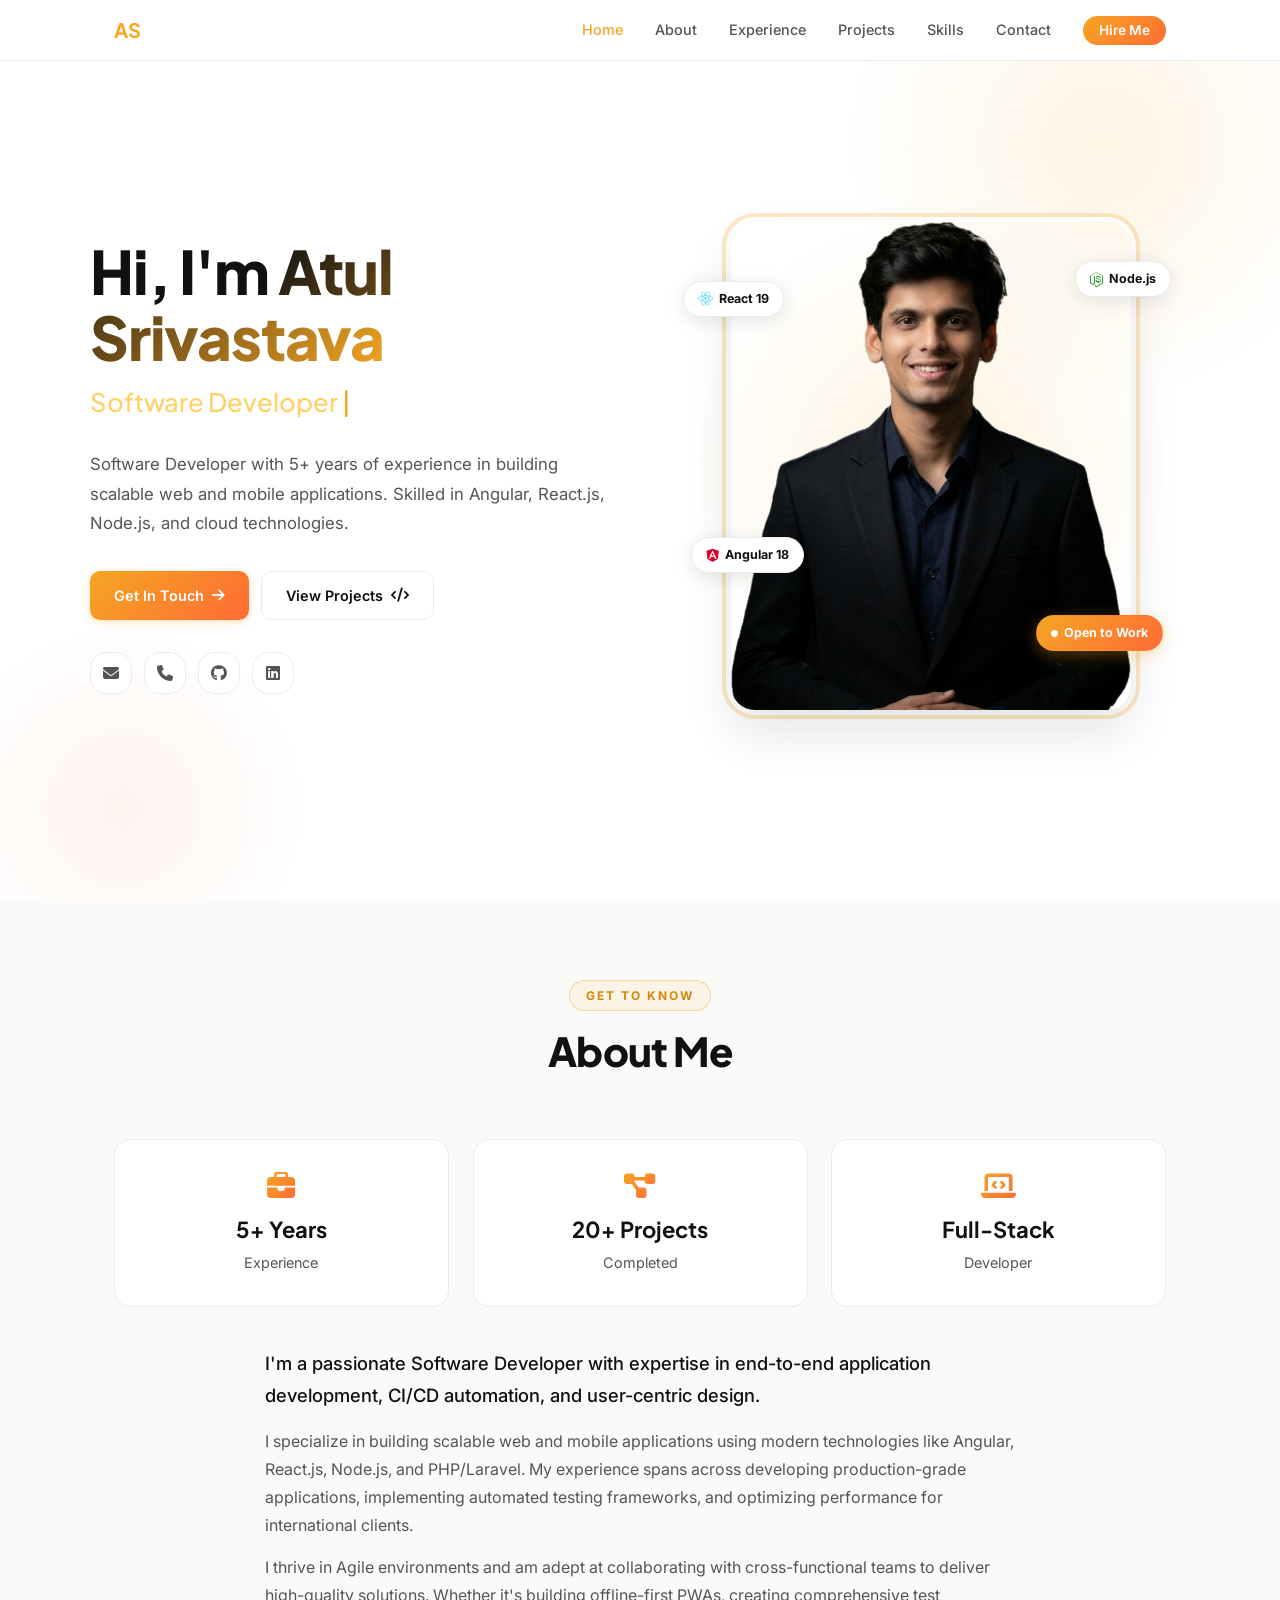
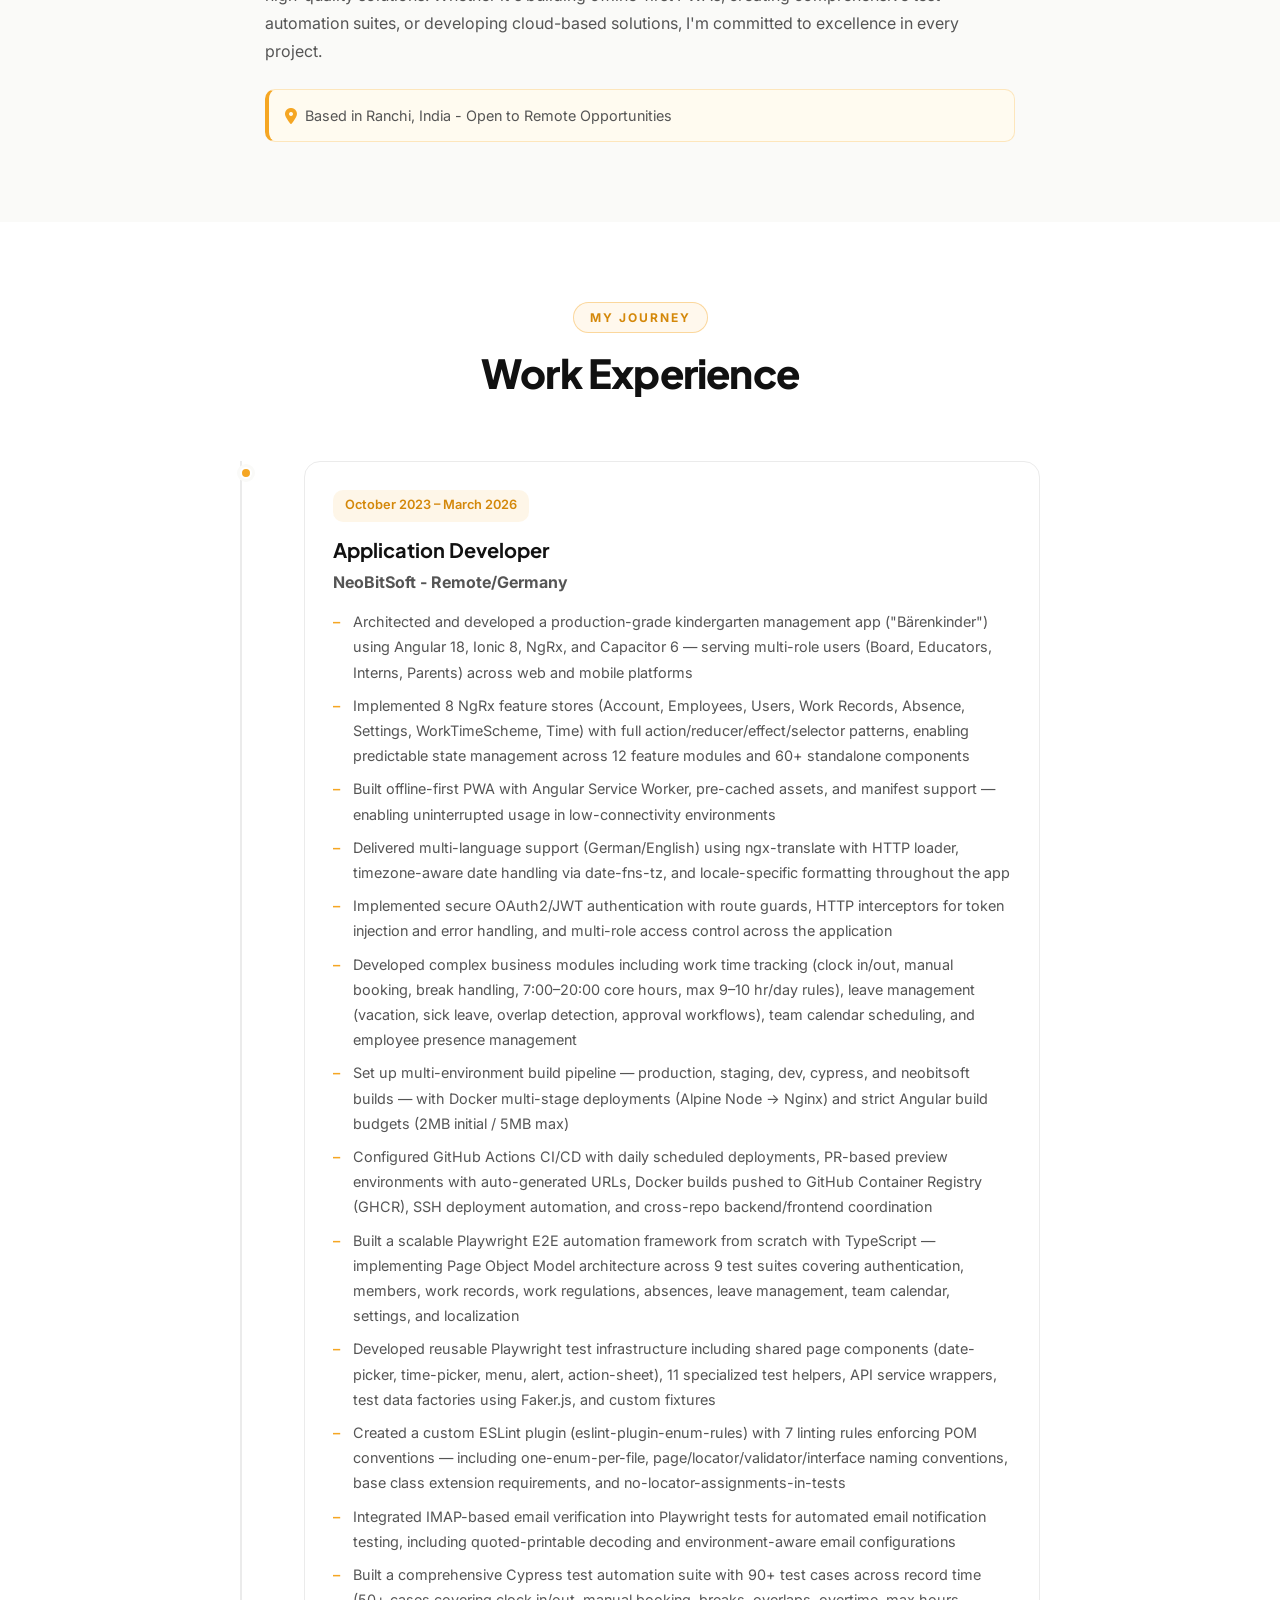
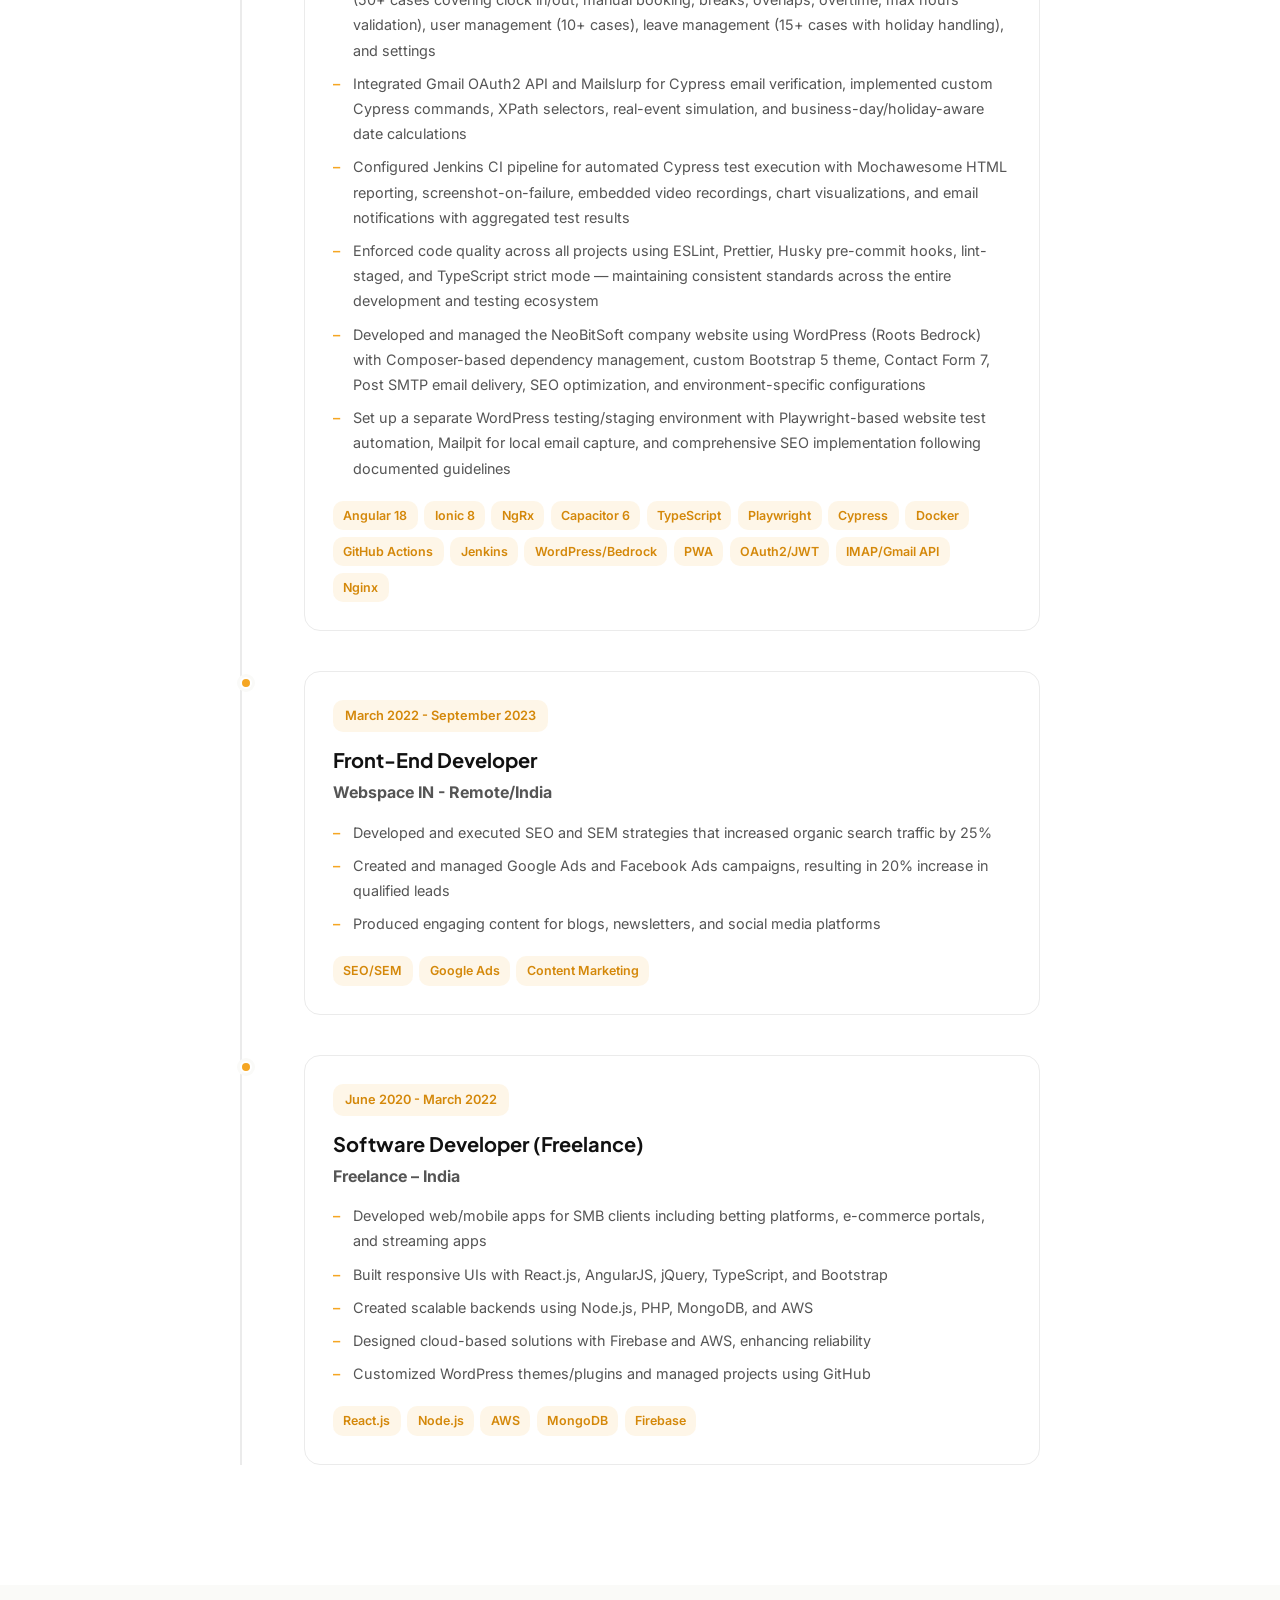
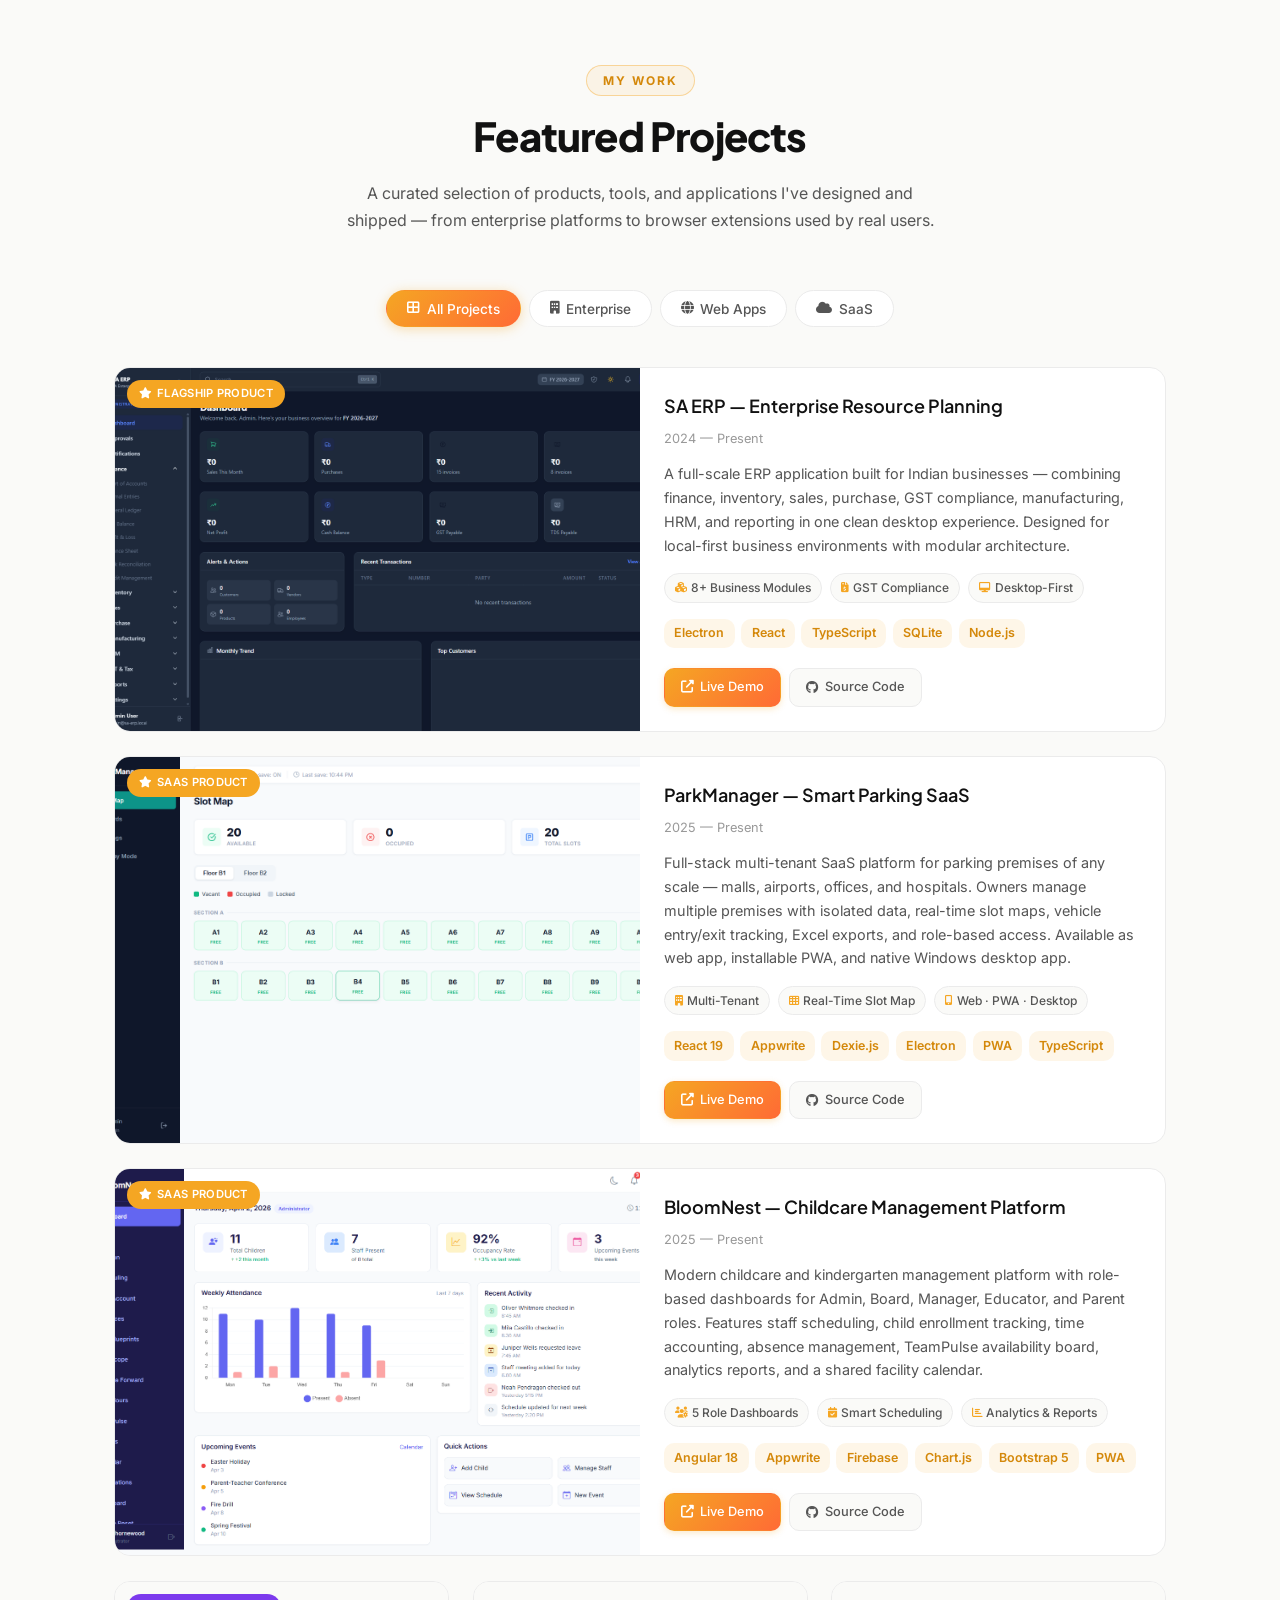
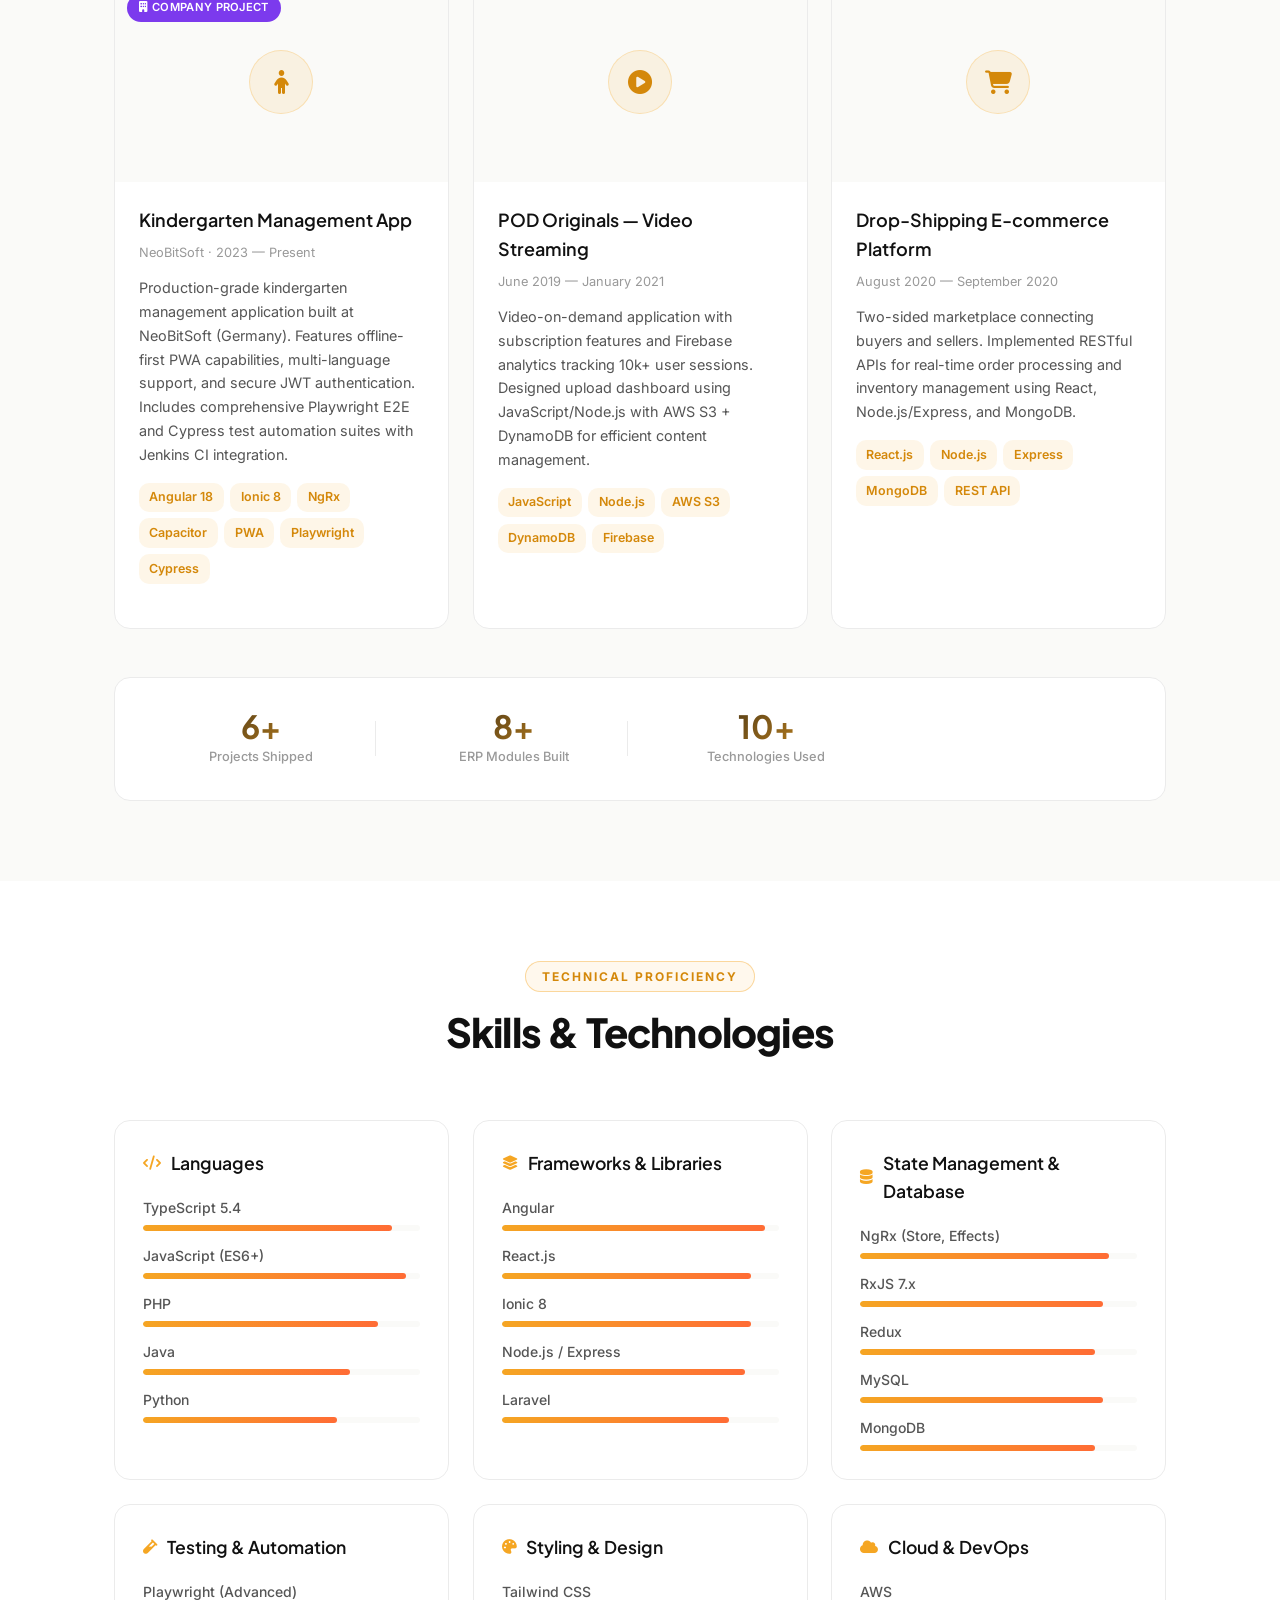
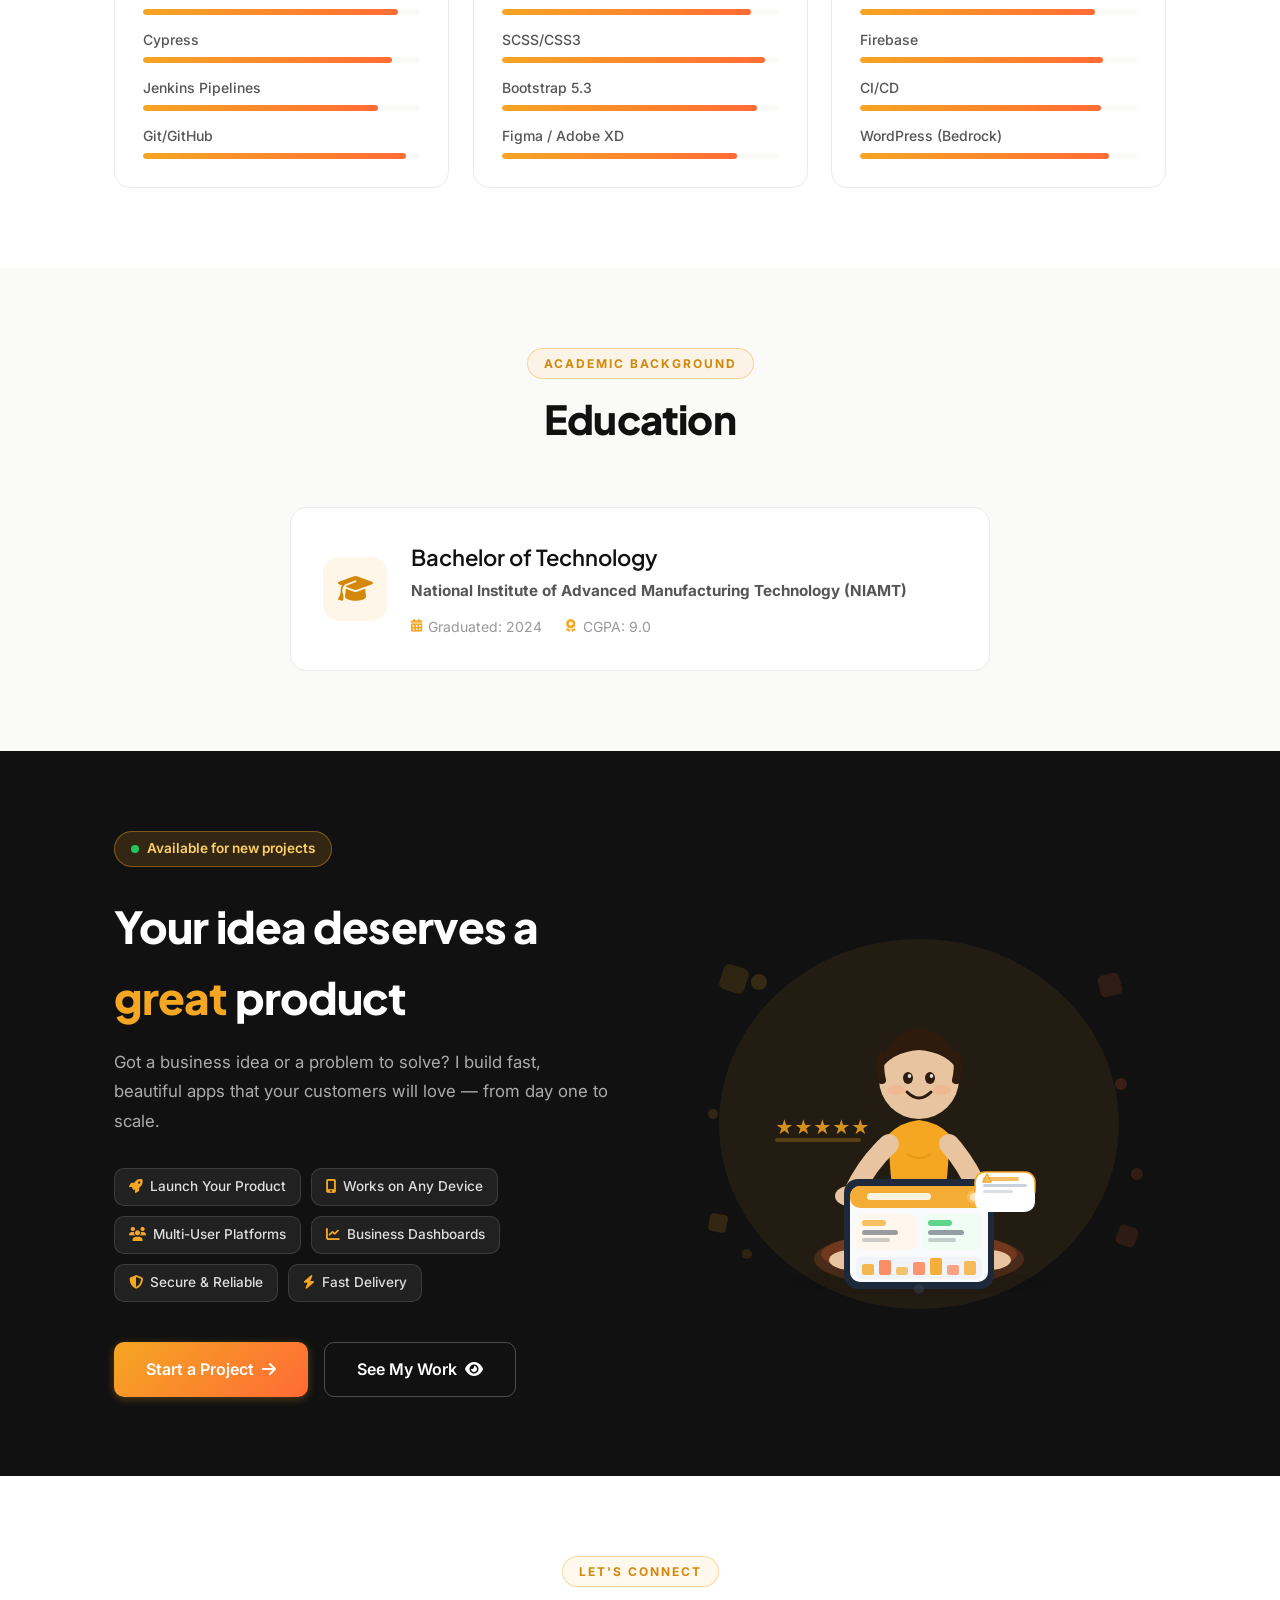
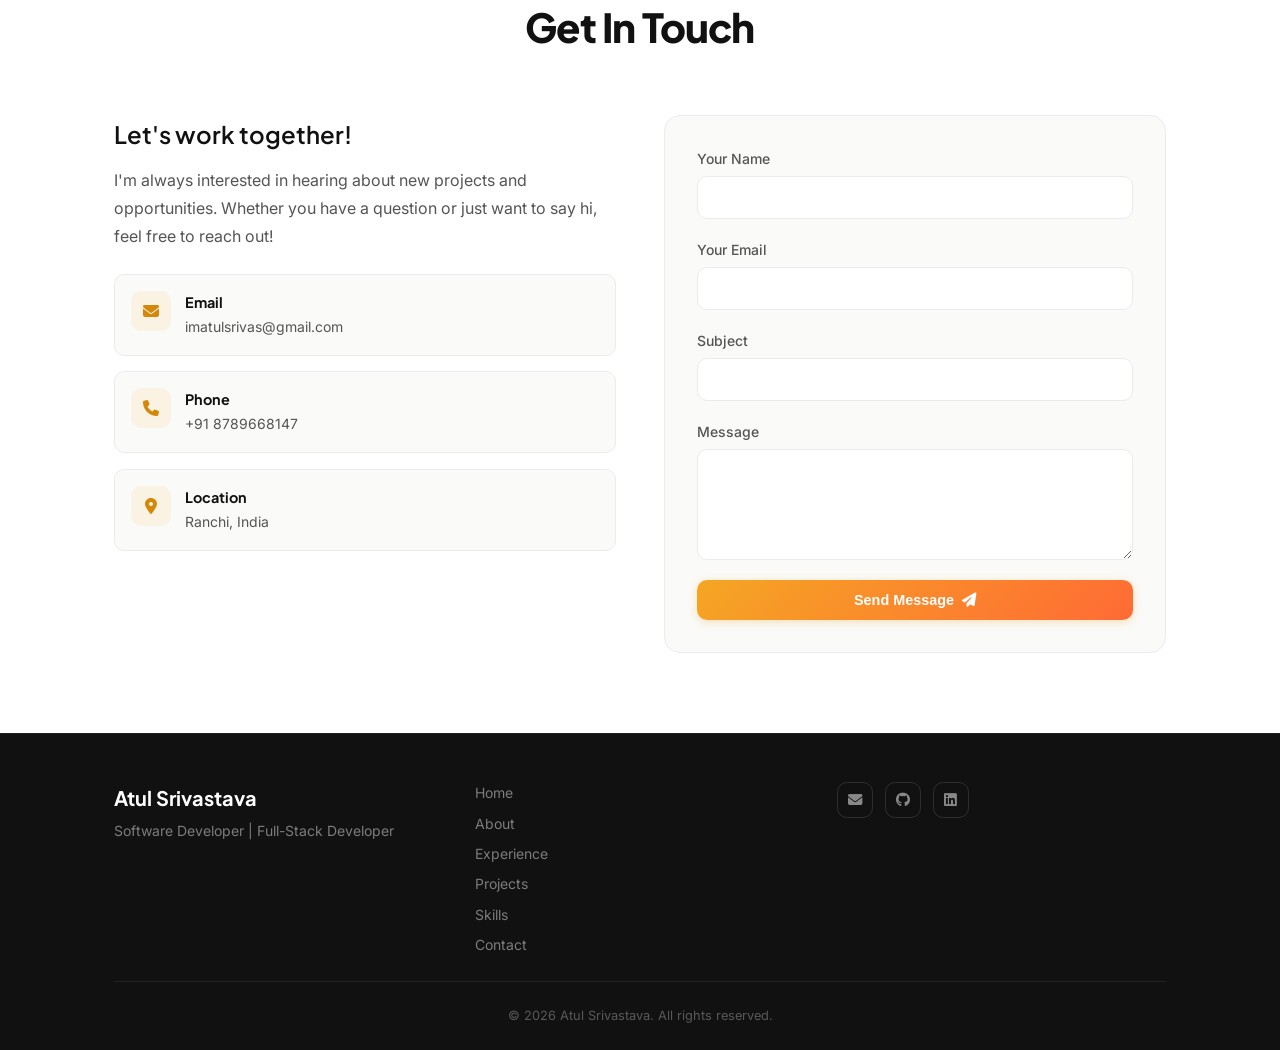
==== commit d58e3117: "design: replace hire-me with user-focused content and app-user illustration" ====
--- a/index.html
+++ b/index.html
@@ -867,171 +867,149 @@
                         <span class="status-dot-pulse"></span>
                         Available for new projects
                     </div>
-                    <h2 class="hire-me-title">Let's build something <span class="highlight">great</span> together</h2>
+                    <h2 class="hire-me-title">Your idea deserves a <span class="highlight">great</span> product</h2>
                     <p class="hire-me-description">
-                        I'm currently open to freelance, contract, and full-time opportunities. 
-                        Whether you need a full-stack developer for a SaaS, ERP system, or a custom web app — I'm here.
+                        Got a business idea or a problem to solve? I build fast, beautiful apps that your 
+                        customers will love — from day one to scale.
                     </p>
                     <div class="hire-me-services">
-                        <span class="hire-service-tag"><i class="fas fa-layer-group"></i> Full-Stack Dev</span>
-                        <span class="hire-service-tag"><i class="fas fa-mobile-alt"></i> PWA & Mobile</span>
-                        <span class="hire-service-tag"><i class="fas fa-robot"></i> Test Automation</span>
-                        <span class="hire-service-tag"><i class="fas fa-cloud"></i> Cloud & CI/CD</span>
-                        <span class="hire-service-tag"><i class="fas fa-boxes"></i> ERP Solutions</span>
-                        <span class="hire-service-tag"><i class="fas fa-vial"></i> QA Engineering</span>
+                        <span class="hire-service-tag"><i class="fas fa-rocket"></i> Launch Your Product</span>
+                        <span class="hire-service-tag"><i class="fas fa-mobile-alt"></i> Works on Any Device</span>
+                        <span class="hire-service-tag"><i class="fas fa-users"></i> Multi-User Platforms</span>
+                        <span class="hire-service-tag"><i class="fas fa-chart-line"></i> Business Dashboards</span>
+                        <span class="hire-service-tag"><i class="fas fa-shield-alt"></i> Secure & Reliable</span>
+                        <span class="hire-service-tag"><i class="fas fa-bolt"></i> Fast Delivery</span>
                     </div>
                     <div class="hire-me-buttons">
                         <a href="mailto:imatulsrivas@gmail.com" class="btn btn-primary btn-lg">
-                            <span>Hire Me Now</span>
+                            <span>Start a Project</span>
                             <i class="fas fa-arrow-right"></i>
                         </a>
                         <a href="#projects" class="btn btn-outline-white btn-lg">
                             <span>See My Work</span>
-                            <i class="fas fa-code"></i>
+                            <i class="fas fa-eye"></i>
                         </a>
                     </div>
                 </div>
 
-                <!-- Developer workspace SVG illustration -->
+                <!-- User enjoying app illustration -->
                 <div class="hire-me-illustration" data-scroll>
-                    <svg viewBox="0 0 460 380" fill="none" xmlns="http://www.w3.org/2000/svg" aria-label="Developer at work illustration">
+                    <svg viewBox="0 0 460 400" fill="none" xmlns="http://www.w3.org/2000/svg" aria-label="Person using a mobile app">
                         <!-- Background glow -->
-                        <ellipse cx="230" cy="190" rx="210" ry="180" fill="#F5A623" fill-opacity="0.06"/>
-
-                        <!-- Desk -->
-                        <rect x="50" y="298" width="380" height="14" rx="7" fill="#D4880A" fill-opacity="0.35"/>
-                        <rect x="50" y="308" width="380" height="6" rx="3" fill="#B8720A" fill-opacity="0.25"/>
-
-                        <!-- Monitor bezel -->
-                        <rect x="120" y="100" width="250" height="165" rx="14" fill="#1E2A3B"/>
-                        <!-- Monitor screen -->
-                        <rect x="130" y="110" width="230" height="143" rx="8" fill="#0D1520"/>
-                        <!-- Toolbar row -->
-                        <rect x="135" y="115" width="220" height="18" rx="4" fill="#161F2E"/>
-                        <circle cx="147" cy="124" r="4.5" fill="#FF5F57" fill-opacity="0.8"/>
-                        <circle cx="161" cy="124" r="4.5" fill="#FFBD2E" fill-opacity="0.8"/>
-                        <circle cx="175" cy="124" r="4.5" fill="#28C940" fill-opacity="0.8"/>
-
-                        <!-- Code on screen — line 1 -->
-                        <rect x="142" y="143" width="28" height="5" rx="2" fill="#F97316" fill-opacity="0.9"/>
-                        <rect x="174" y="143" width="52" height="5" rx="2" fill="#94A3B8" fill-opacity="0.6"/>
-
-                        <!-- line 2 -->
-                        <rect x="150" y="156" width="70" height="4" rx="2" fill="#34D399" fill-opacity="0.85"/>
-                        <rect x="224" y="156" width="42" height="4" rx="2" fill="#64748B" fill-opacity="0.5"/>
-
-                        <!-- line 3 -->
-                        <rect x="150" y="167" width="50" height="4" rx="2" fill="#F5A623" fill-opacity="0.9"/>
-                        <rect x="204" y="167" width="65" height="4" rx="2" fill="#A78BFA" fill-opacity="0.7"/>
-
-                        <!-- line 4 -->
-                        <rect x="150" y="178" width="80" height="4" rx="2" fill="#22D3EE" fill-opacity="0.8"/>
-
-                        <!-- line 5 -->
-                        <rect x="142" y="189" width="35" height="4" rx="2" fill="#F97316" fill-opacity="0.85"/>
-                        <rect x="181" y="189" width="68" height="4" rx="2" fill="#34D399" fill-opacity="0.7"/>
-
-                        <!-- line 6 -->
-                        <rect x="150" y="200" width="45" height="4" rx="2" fill="#F5A623" fill-opacity="0.8"/>
-                        <rect x="199" y="200" width="56" height="4" rx="2" fill="#94A3B8" fill-opacity="0.5"/>
-
-                        <!-- line 7 -->
-                        <rect x="150" y="211" width="88" height="4" rx="2" fill="#22D3EE" fill-opacity="0.6"/>
-
-                        <!-- line 8 -->
-                        <rect x="142" y="224" width="42" height="4" rx="2" fill="#F97316" fill-opacity="0.75"/>
-                        <rect x="188" y="224" width="55" height="4" rx="2" fill="#64748B" fill-opacity="0.45"/>
-
-                        <!-- Monitor neck -->
-                        <rect x="241" y="265" width="12" height="28" rx="5" fill="#2D3748"/>
-                        <!-- Monitor base -->
-                        <rect x="218" y="289" width="58" height="10" rx="5" fill="#2D3748"/>
-
-                        <!-- Chair back (behind person) -->
-                        <rect x="190" y="178" width="22" height="122" rx="8" fill="#374151"/>
-                        <rect x="278" y="178" width="22" height="122" rx="8" fill="#374151"/>
-                        <rect x="190" y="178" width="110" height="20" rx="8" fill="#4B5563"/>
-
-                        <!-- Torso — orange shirt -->
-                        <path d="M207 210 L207 298 L283 298 L283 210 Q261 198 245 196 Q229 198 207 210Z" fill="#F5A623"/>
-
-                        <!-- Head -->
-                        <circle cx="245" cy="165" r="36" fill="#E8C5A0"/>
+                        <ellipse cx="230" cy="210" rx="200" ry="185" fill="#F5A623" fill-opacity="0.07"/>
+
+                        <!-- ── Floor / ground shadow ── -->
+                        <ellipse cx="230" cy="368" rx="130" ry="14" fill="#000" fill-opacity="0.06"/>
+
+                        <!-- ── Cushion / seat (cross-legged pose) ── -->
+                        <ellipse cx="230" cy="345" rx="105" ry="28" fill="#FF6B35" fill-opacity="0.18"/>
+                        <ellipse cx="230" cy="340" rx="98" ry="22" fill="#FF6B35" fill-opacity="0.22"/>
+
+                        <!-- ── Legs (crossed, sitting) ── -->
+                        <!-- left leg -->
+                        <path d="M195 310 Q170 330 148 345 Q165 350 185 342 Q205 330 210 315Z" fill="#E8C5A0"/>
+                        <!-- right leg -->
+                        <path d="M265 310 Q290 330 312 345 Q295 350 275 342 Q255 330 250 315Z" fill="#E8C5A0"/>
+                        <!-- crossed feet -->
+                        <ellipse cx="162" cy="346" rx="22" ry="10" fill="#E8C5A0"/>
+                        <ellipse cx="300" cy="346" rx="22" ry="10" fill="#E8C5A0"/>
+
+                        <!-- ── Body / torso ── -->
+                        <path d="M200 220 Q200 315 230 320 Q260 315 260 220 Q248 208 230 206 Q212 208 200 220Z" fill="#F5A623"/>
+                        <!-- clothing detail -->
+                        <path d="M218 240 Q230 248 242 240" stroke="#D4880A" stroke-width="2" fill="none" stroke-opacity="0.5"/>
+
+                        <!-- ── Left arm holding tablet ── -->
+                        <path d="M200 230 Q178 250 165 278" stroke="#E8C5A0" stroke-width="20" stroke-linecap="round" fill="none"/>
+                        <!-- ── Right arm holding tablet ── -->
+                        <path d="M260 230 Q278 250 290 278" stroke="#E8C5A0" stroke-width="20" stroke-linecap="round" fill="none"/>
+
+                        <!-- ── Hands ── -->
+                        <ellipse cx="160" cy="282" rx="14" ry="10" fill="#E8C5A0"/>
+                        <ellipse cx="295" cy="282" rx="14" ry="10" fill="#E8C5A0"/>
+
+                        <!-- ── Tablet device ── -->
+                        <rect x="155" y="265" width="150" height="110" rx="14" fill="#1E293B"/>
+                        <rect x="161" y="272" width="138" height="96" rx="10" fill="#F8FAFC"/>
+                        <!-- tablet home button -->
+                        <circle cx="230" cy="375" r="5" fill="#334155" fill-opacity="0.5"/>
+
+                        <!-- ── App UI on tablet screen ── -->
+                        <!-- top bar / header -->
+                        <rect x="161" y="272" width="138" height="22" rx="10" fill="#F5A623" fill-opacity="0.92"/>
+                        <!-- header title bar -->
+                        <rect x="178" y="279" width="64" height="7" rx="3.5" fill="white" fill-opacity="0.85"/>
+                        <!-- bell / notification icon circle -->
+                        <circle cx="285" cy="283" r="7" fill="white" fill-opacity="0.2"/>
+                        <circle cx="285" cy="283" r="4" fill="white" fill-opacity="0.6"/>
+
+                        <!-- stat card 1 -->
+                        <rect x="167" y="300" width="60" height="36" rx="7" fill="#FFF7ED"/>
+                        <rect x="173" y="306" width="24" height="6" rx="3" fill="#F5A623" fill-opacity="0.7"/>
+                        <rect x="173" y="316" width="36" height="5" rx="2.5" fill="#374151" fill-opacity="0.5"/>
+                        <rect x="173" y="324" width="28" height="4" rx="2" fill="#374151" fill-opacity="0.25"/>
+
+                        <!-- stat card 2 -->
+                        <rect x="233" y="300" width="60" height="36" rx="7" fill="#F0FDF4"/>
+                        <rect x="239" y="306" width="24" height="6" rx="3" fill="#22C55E" fill-opacity="0.7"/>
+                        <rect x="239" y="316" width="36" height="5" rx="2.5" fill="#374151" fill-opacity="0.5"/>
+                        <rect x="239" y="324" width="28" height="4" rx="2" fill="#374151" fill-opacity="0.25"/>
+
+                        <!-- chart / bar graph area -->
+                        <rect x="167" y="343" width="126" height="22" rx="6" fill="#F1F5F9"/>
+                        <rect x="173" y="350" width="12" height="11" rx="2" fill="#F5A623" fill-opacity="0.8"/>
+                        <rect x="190" y="346" width="12" height="15" rx="2" fill="#FF6B35" fill-opacity="0.75"/>
+                        <rect x="207" y="353" width="12" height="8" rx="2" fill="#F5A623" fill-opacity="0.65"/>
+                        <rect x="224" y="348" width="12" height="13" rx="2" fill="#FF6B35" fill-opacity="0.7"/>
+                        <rect x="241" y="344" width="12" height="17" rx="2" fill="#F5A623" fill-opacity="0.9"/>
+                        <rect x="258" y="351" width="12" height="10" rx="2" fill="#FF6B35" fill-opacity="0.6"/>
+                        <rect x="275" y="347" width="12" height="14" rx="2" fill="#F5A623" fill-opacity="0.75"/>
+
+                        <!-- ── Head ── -->
+                        <circle cx="230" cy="165" r="40" fill="#E8C5A0"/>
 
                         <!-- Hair -->
-                        <path d="M209 157 Q215 124 245 121 Q275 124 281 157 Q271 142 245 140 Q219 142 209 157Z" fill="#2D1B0E"/>
-                        <path d="M212 163 Q209 153 211 143" stroke="#2D1B0E" stroke-width="7" stroke-linecap="round" fill="none"/>
-                        <path d="M278 163 Q281 153 279 143" stroke="#2D1B0E" stroke-width="7" stroke-linecap="round" fill="none"/>
-
-                        <!-- Eyes -->
-                        <circle cx="236" cy="163" r="4" fill="#2D1B0E"/>
-                        <circle cx="254" cy="163" r="4" fill="#2D1B0E"/>
-                        <circle cx="237.5" cy="161.5" r="1.4" fill="white" fill-opacity="0.9"/>
-                        <circle cx="255.5" cy="161.5" r="1.4" fill="white" fill-opacity="0.9"/>
-
-                        <!-- Smile -->
-                        <path d="M238 175 Q245 181 252 175" stroke="#2D1B0E" stroke-width="2.5" stroke-linecap="round" fill="none"/>
-
-                        <!-- Arms at desk -->
-                        <path d="M207 228 Q186 252 174 298" stroke="#E8C5A0" stroke-width="22" stroke-linecap="round" fill="none"/>
-                        <path d="M283 228 Q304 252 316 298" stroke="#E8C5A0" stroke-width="22" stroke-linecap="round" fill="none"/>
-                        <ellipse cx="172" cy="300" rx="14" ry="8" fill="#E8C5A0"/>
-                        <ellipse cx="318" cy="300" rx="14" ry="8" fill="#E8C5A0"/>
-
-                        <!-- Keyboard -->
-                        <rect x="175" y="298" width="146" height="14" rx="5" fill="#E2E8F0"/>
-                        <rect x="178" y="301" width="140" height="8" rx="3" fill="#F0F4F8"/>
-                        <rect x="181" y="303" width="134" height="2" rx="1" fill="#CBD5E1"/>
-                        <rect x="184" y="307" width="126" height="2" rx="1" fill="#CBD5E1"/>
-
-                        <!-- Mouse -->
-                        <ellipse cx="346" cy="305" rx="12" ry="9" fill="#E2E8F0" stroke="#CBD5E1" stroke-width="1"/>
-
-                        <!-- Coffee mug -->
-                        <rect x="388" y="272" width="30" height="30" rx="5" fill="white" stroke="#E2E8F0" stroke-width="1.5"/>
-                        <path d="M418 280 Q430 280 430 287 Q430 294 418 294" stroke="#E2E8F0" stroke-width="3" fill="none" stroke-linecap="round"/>
-                        <rect x="391" y="277" width="24" height="7" rx="2" fill="#E8B87A" fill-opacity="0.7"/>
-                        <!-- Steam -->
-                        <path d="M397 267 Q399 261 397 255" stroke="#94A3B8" stroke-width="1.5" fill="none" stroke-linecap="round" fill-opacity="0.4"/>
-                        <path d="M407 265 Q409 258 407 251" stroke="#94A3B8" stroke-width="1.5" fill="none" stroke-linecap="round" fill-opacity="0.35"/>
-
-                        <!-- Books stack -->
-                        <rect x="60" y="280" width="48" height="18" rx="3" fill="#FF6B35" fill-opacity="0.85"/>
-                        <rect x="63" y="276" width="42" height="7" rx="2" fill="#D4440A" fill-opacity="0.9"/>
-                        <rect x="64" y="267" width="46" height="12" rx="3" fill="#F5A623" fill-opacity="0.9"/>
-                        <rect x="67" y="263" width="38" height="6" rx="2" fill="#D4880A" fill-opacity="0.9"/>
-
-                        <!-- Floating decorators -->
-                        <!-- Code bracket -->
-                        <text x="32" y="140" font-family="monospace" font-size="30" fill="#F5A623" fill-opacity="0.3" font-weight="bold">{}</text>
-                        <!-- HTML tag -->
-                        <text x="398" y="108" font-family="monospace" font-size="18" fill="#FF6B35" fill-opacity="0.35">&lt;/&gt;</text>
-
-                        <!-- Floating skill chips -->
-                        <rect x="378" y="135" width="75" height="24" rx="12" fill="white" stroke="#F5A623" stroke-width="1.5" fill-opacity="0.9" stroke-opacity="0.7"/>
-                        <circle cx="391" cy="147" r="5" fill="#F5A623" fill-opacity="0.7"/>
-                        <rect x="400" y="144" width="42" height="4" rx="2" fill="#F5A623" fill-opacity="0.5"/>
-
-                        <rect x="8" y="170" width="80" height="24" rx="12" fill="white" stroke="#FF6B35" stroke-width="1.5" fill-opacity="0.9" stroke-opacity="0.6"/>
-                        <circle cx="22" cy="182" r="5" fill="#FF6B35" fill-opacity="0.7"/>
-                        <rect x="32" y="179" width="45" height="4" rx="2" fill="#FF6B35" fill-opacity="0.5"/>
-
-                        <!-- Geometric shapes -->
-                        <rect x="30" y="49" width="24" height="24" rx="5" fill="#F5A623" fill-opacity="0.12" transform="rotate(18 42 61)"/>
-                        <rect x="414" y="340" width="20" height="20" rx="4" fill="#FF6B35" fill-opacity="0.12" transform="rotate(-14 424 350)"/>
-                        <rect x="18" y="310" width="16" height="16" rx="3" fill="#F5A623" fill-opacity="0.15" transform="rotate(10 26 318)"/>
-                        <rect x="430" y="200" width="18" height="18" rx="4" fill="#FF6B35" fill-opacity="0.12" transform="rotate(20 439 209)"/>
-
-                        <!-- Dots -->
-                        <circle cx="72" cy="62" r="7" fill="#F5A623" fill-opacity="0.18"/>
-                        <circle cx="430" cy="168" r="5.5" fill="#FF6B35" fill-opacity="0.18"/>
-                        <circle cx="22" cy="240" r="6" fill="#F5A623" fill-opacity="0.15"/>
-                        <circle cx="444" cy="270" r="5" fill="#FF6B35" fill-opacity="0.15"/>
-
-                        <!-- Wifi signal above head -->
-                        <path d="M231 125 Q245 118 259 125" stroke="#F5A623" stroke-width="2.5" stroke-linecap="round" fill="none" fill-opacity="0.6"/>
-                        <path d="M224 117 Q245 107 266 117" stroke="#F5A623" stroke-width="2" stroke-linecap="round" fill="none" fill-opacity="0.4"/>
-                        <circle cx="245" cy="112" r="3" fill="#F5A623" fill-opacity="0.65"/>
+                        <path d="M190 158 Q196 118 230 114 Q264 118 270 158 Q258 138 230 136 Q202 138 190 158Z" fill="#2D1B0E"/>
+                        <path d="M193 166 Q190 154 192 142" stroke="#2D1B0E" stroke-width="8" stroke-linecap="round" fill="none"/>
+                        <path d="M267 166 Q270 154 268 142" stroke="#2D1B0E" stroke-width="8" stroke-linecap="round" fill="none"/>
+
+                        <!-- ── Happy face (looking down at tablet) ── -->
+                        <!-- eyes looking slightly down -->
+                        <ellipse cx="219" cy="164" rx="5" ry="6" fill="#2D1B0E"/>
+                        <ellipse cx="241" cy="164" rx="5" ry="6" fill="#2D1B0E"/>
+                        <ellipse cx="220.5" cy="162" rx="1.8" ry="2" fill="white" fill-opacity="0.85"/>
+                        <ellipse cx="242.5" cy="162" rx="1.8" ry="2" fill="white" fill-opacity="0.85"/>
+                        <!-- big smile -->
+                        <path d="M218 178 Q230 190 242 178" stroke="#2D1B0E" stroke-width="3" stroke-linecap="round" fill="none"/>
+                        <!-- rosy cheeks -->
+                        <ellipse cx="207" cy="176" rx="9" ry="5" fill="#FF9A76" fill-opacity="0.3"/>
+                        <ellipse cx="253" cy="176" rx="9" ry="5" fill="#FF9A76" fill-opacity="0.3"/>
+
+                        <!-- ── Notification bubble (top right of tablet) ── -->
+                        <rect x="286" y="258" width="60" height="28" rx="10" fill="white" stroke="#F5A623" stroke-width="1.5"/>
+                        <rect x="286" y="270" width="60" height="28" rx="10" fill="white" stroke="#F5A623" stroke-width="0"/>
+                        <!-- small triangle pointer -->
+                        <polygon points="294,268 302,268 298,260" fill="white" stroke="#F5A623" stroke-width="1.5" stroke-linejoin="round"/>
+                        <rect x="294" y="263" width="36" height="4" rx="2" fill="#F5A623" fill-opacity="0.7"/>
+                        <rect x="294" y="270" width="44" height="3" rx="1.5" fill="#94A3B8" fill-opacity="0.5"/>
+                        <rect x="294" y="276" width="30" height="3" rx="1.5" fill="#94A3B8" fill-opacity="0.35"/>
+
+                        <!-- ── Star rating (user loves the app) ── -->
+                        <text x="86" y="220" font-size="18" fill="#F5A623" fill-opacity="0.85">★★★★★</text>
+                        <rect x="86" y="224" width="86" height="4" rx="2" fill="#F5A623" fill-opacity="0.25"/>
+
+                        <!-- ── Geometric floating shapes ── -->
+                        <rect x="32" y="52" width="26" height="26" rx="6" fill="#F5A623" fill-opacity="0.13" transform="rotate(18 45 65)"/>
+                        <rect x="410" y="60" width="22" height="22" rx="5" fill="#FF6B35" fill-opacity="0.13" transform="rotate(-14 421 71)"/>
+                        <rect x="20" y="300" width="18" height="18" rx="4" fill="#F5A623" fill-opacity="0.15" transform="rotate(10 29 309)"/>
+                        <rect x="428" y="312" width="20" height="20" rx="5" fill="#FF6B35" fill-opacity="0.12" transform="rotate(20 438 322)"/>
+
+                        <!-- ── Dots ── -->
+                        <circle cx="70" cy="68" r="8" fill="#F5A623" fill-opacity="0.17"/>
+                        <circle cx="432" cy="170" r="6" fill="#FF6B35" fill-opacity="0.17"/>
+                        <circle cx="24" cy="200" r="5" fill="#F5A623" fill-opacity="0.14"/>
+                        <circle cx="448" cy="260" r="6" fill="#FF6B35" fill-opacity="0.14"/>
+                        <circle cx="58" cy="340" r="5" fill="#F5A623" fill-opacity="0.13"/>
                     </svg>
                 </div>
             </div>
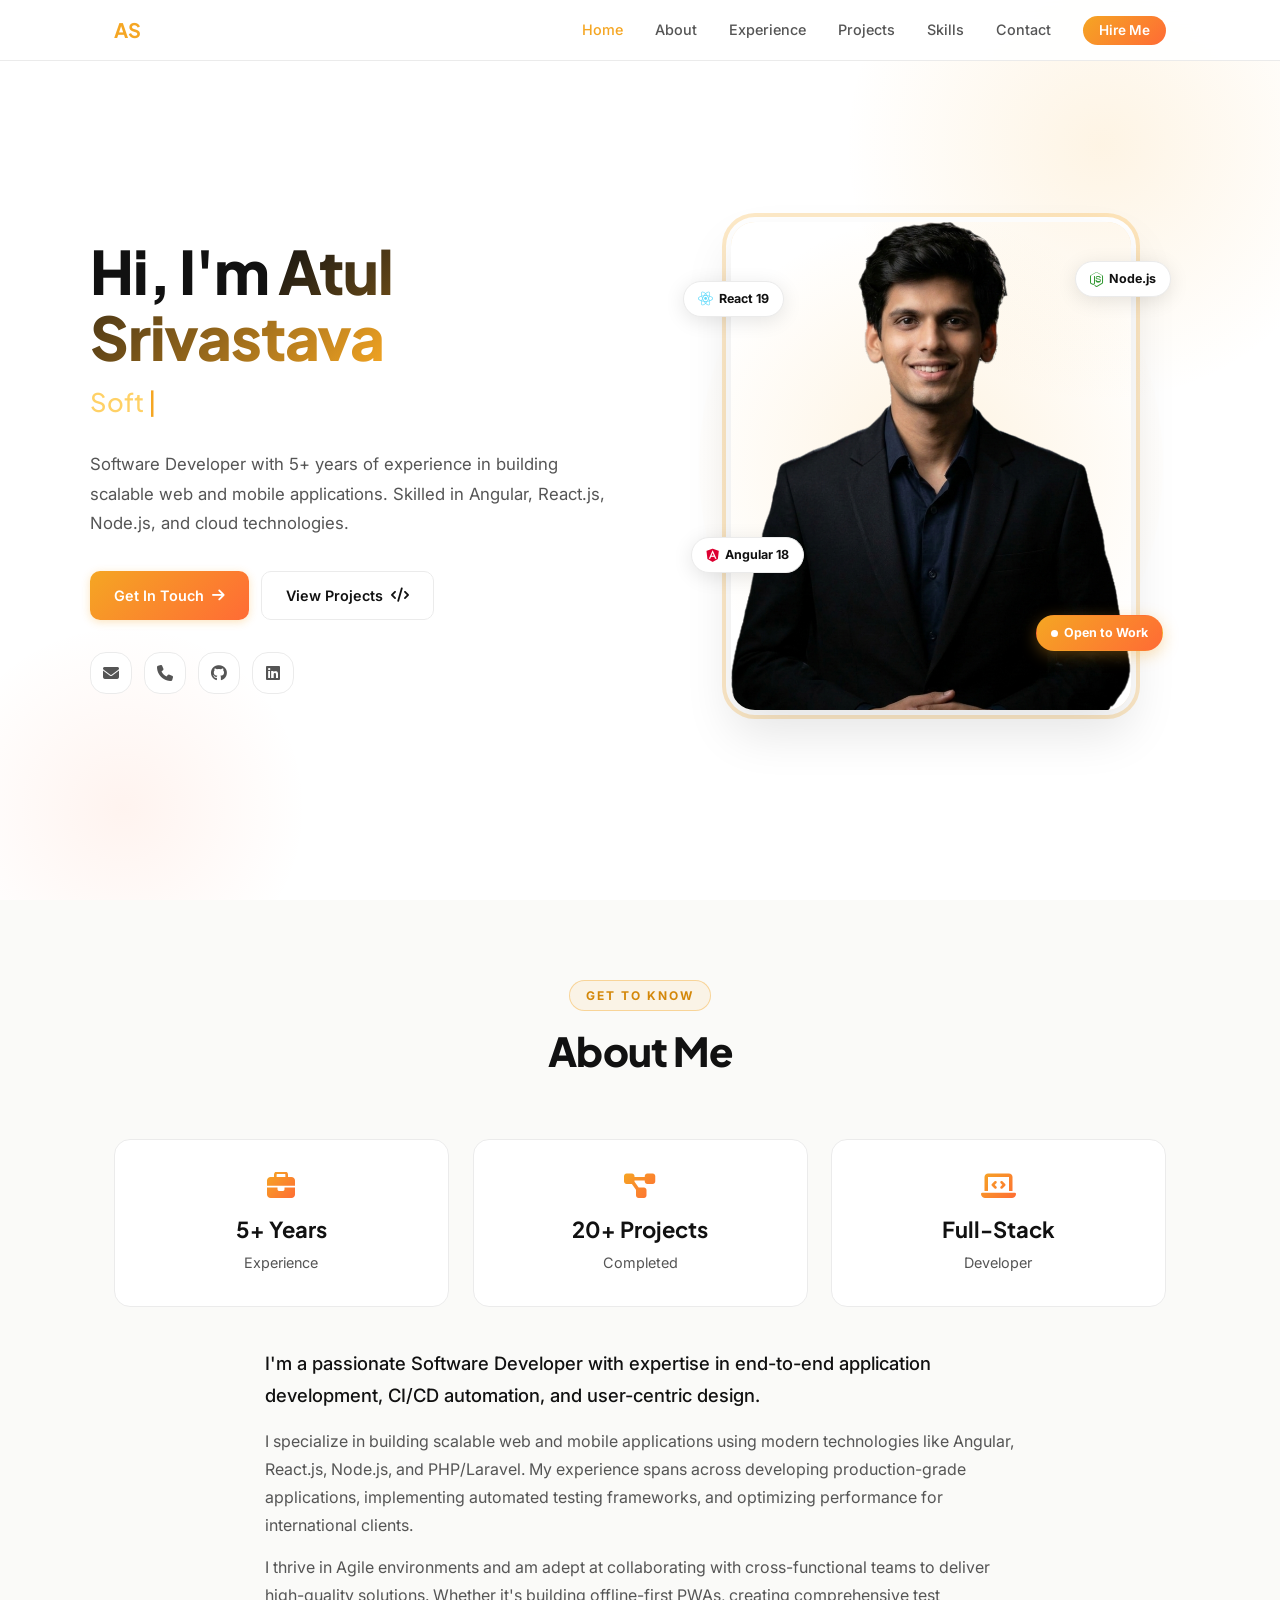
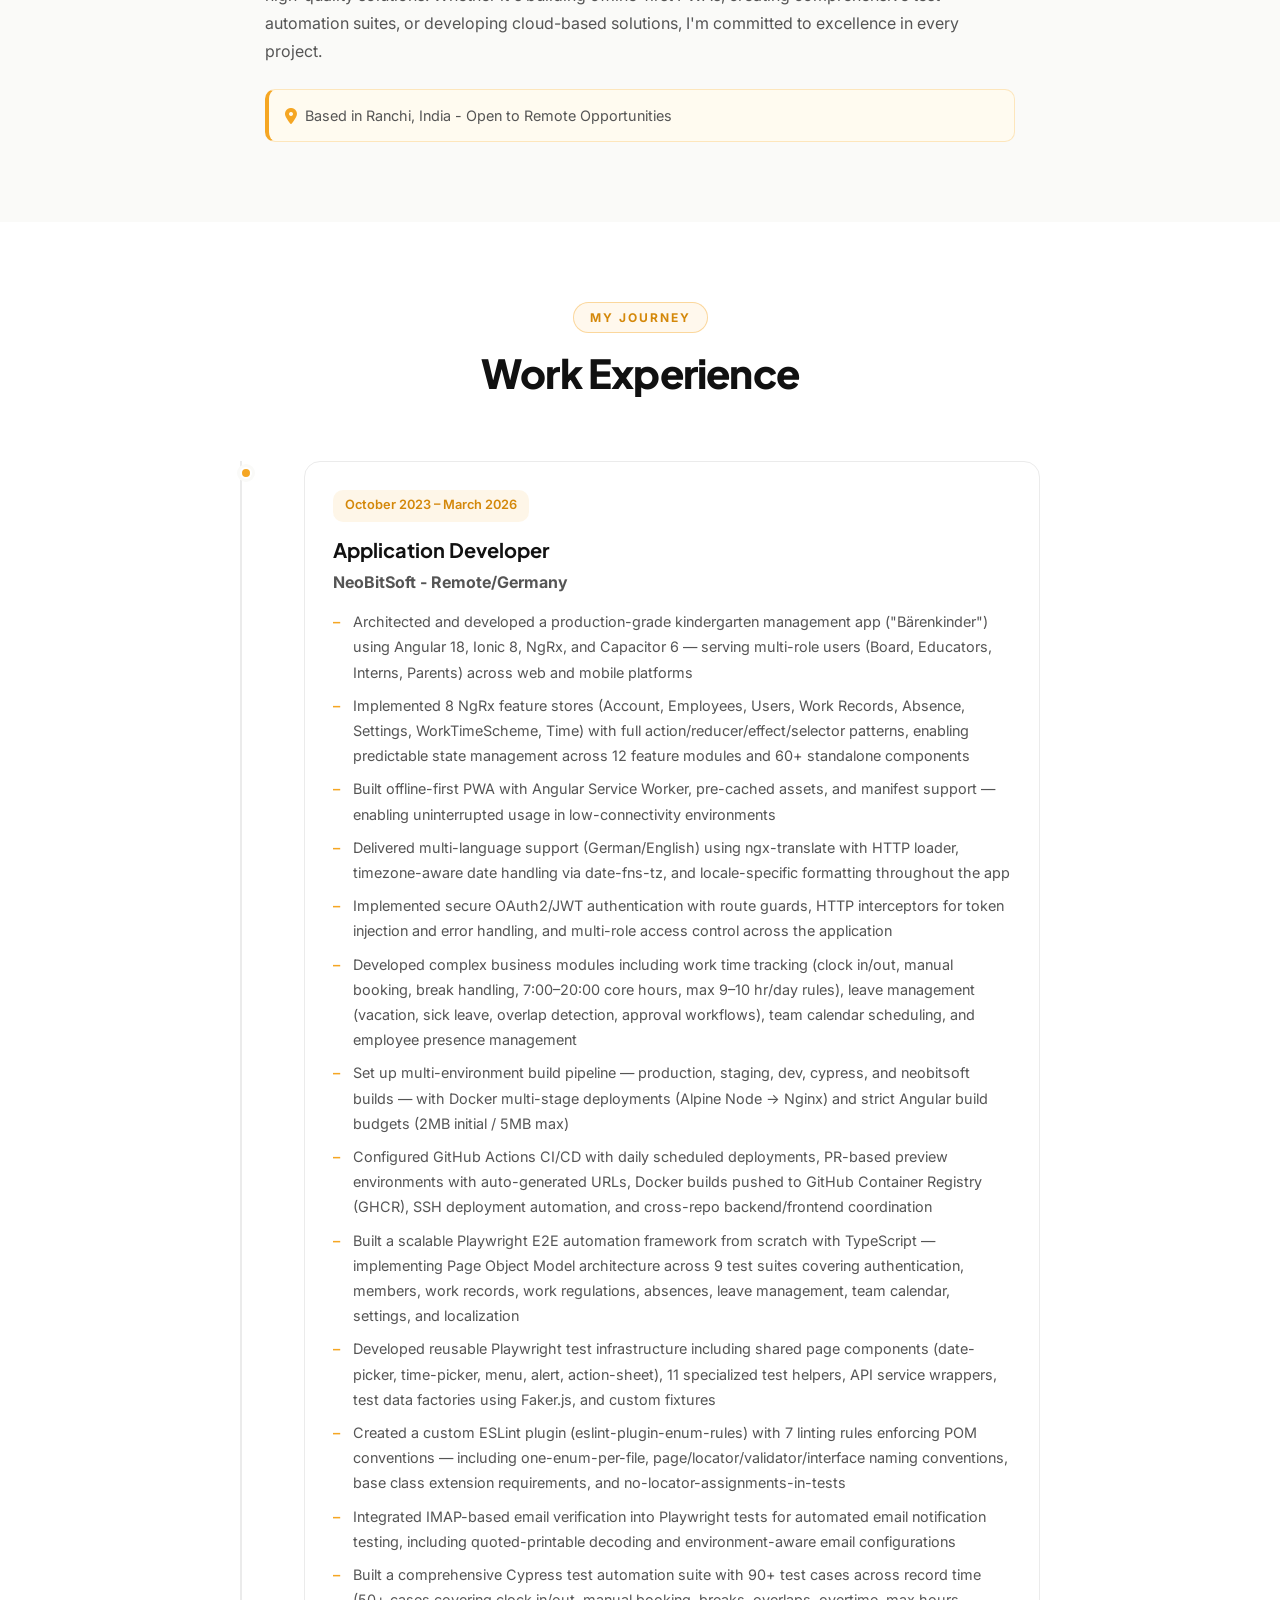
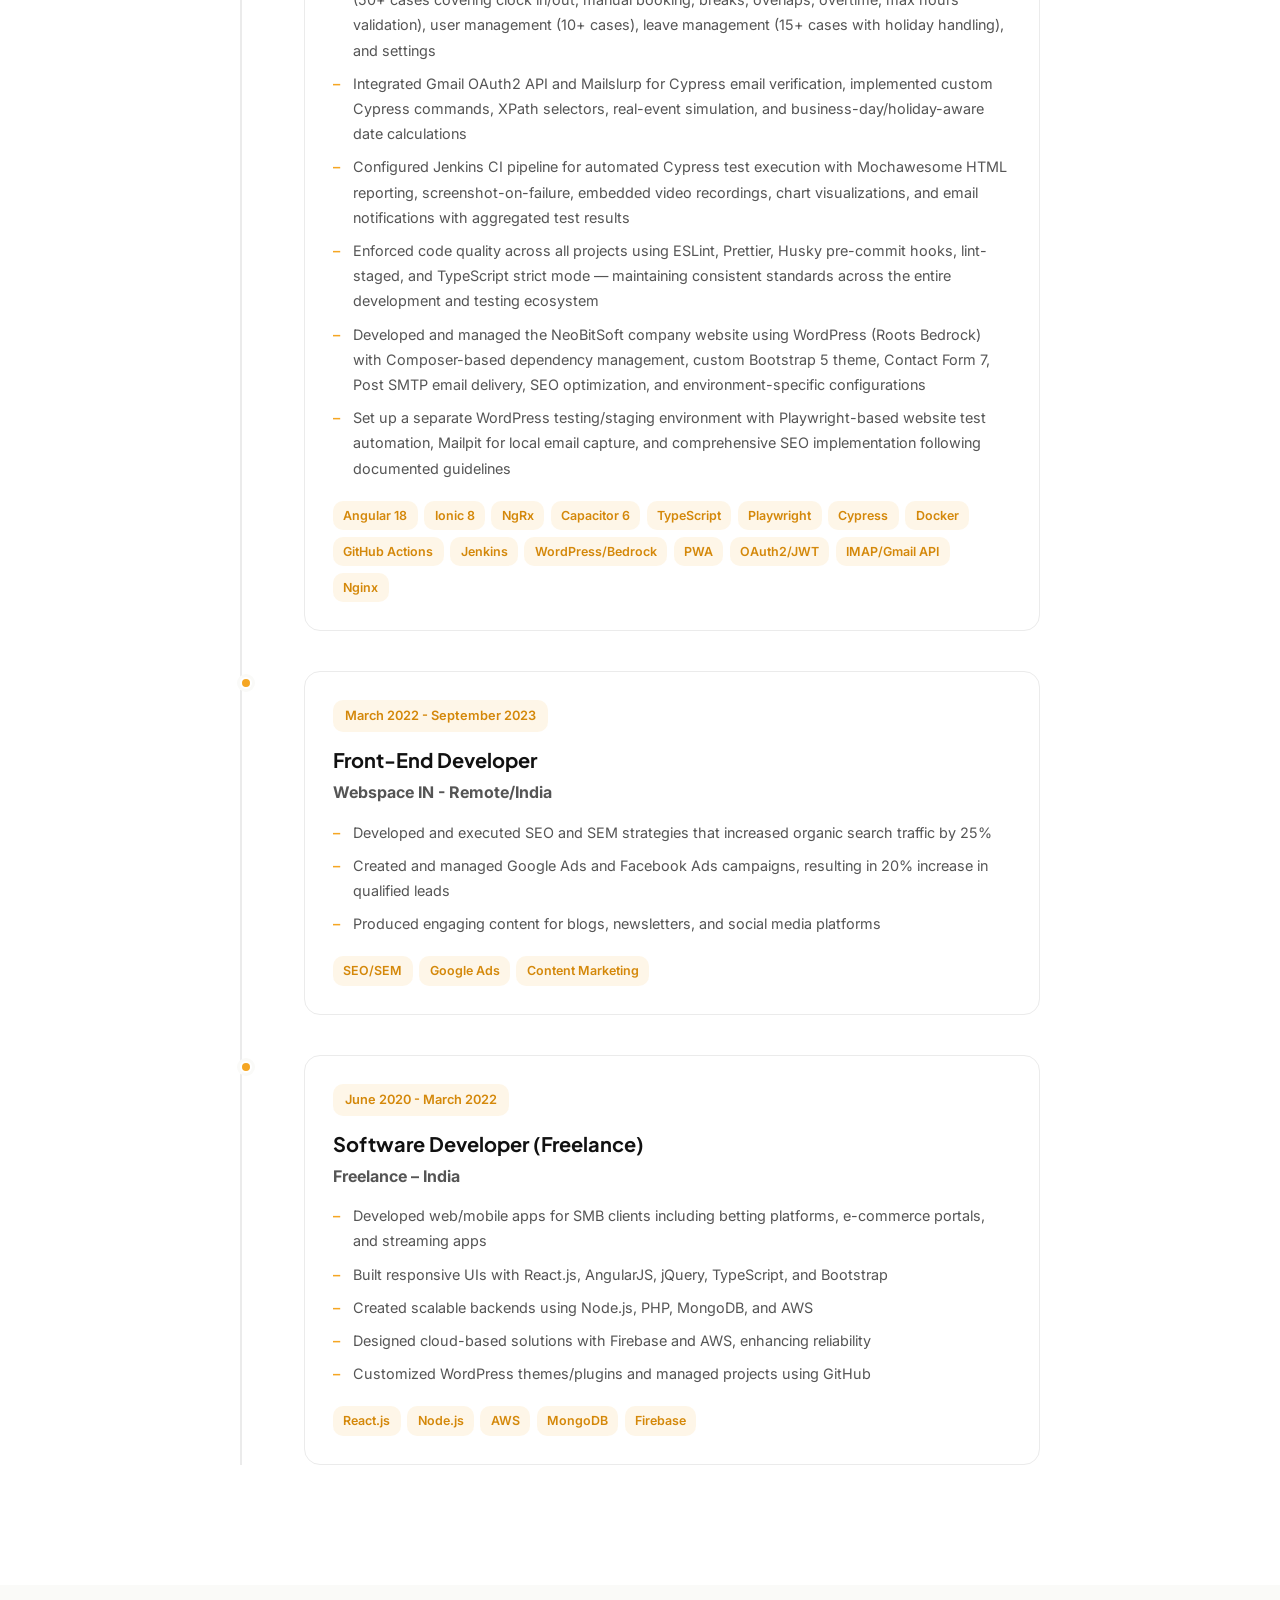
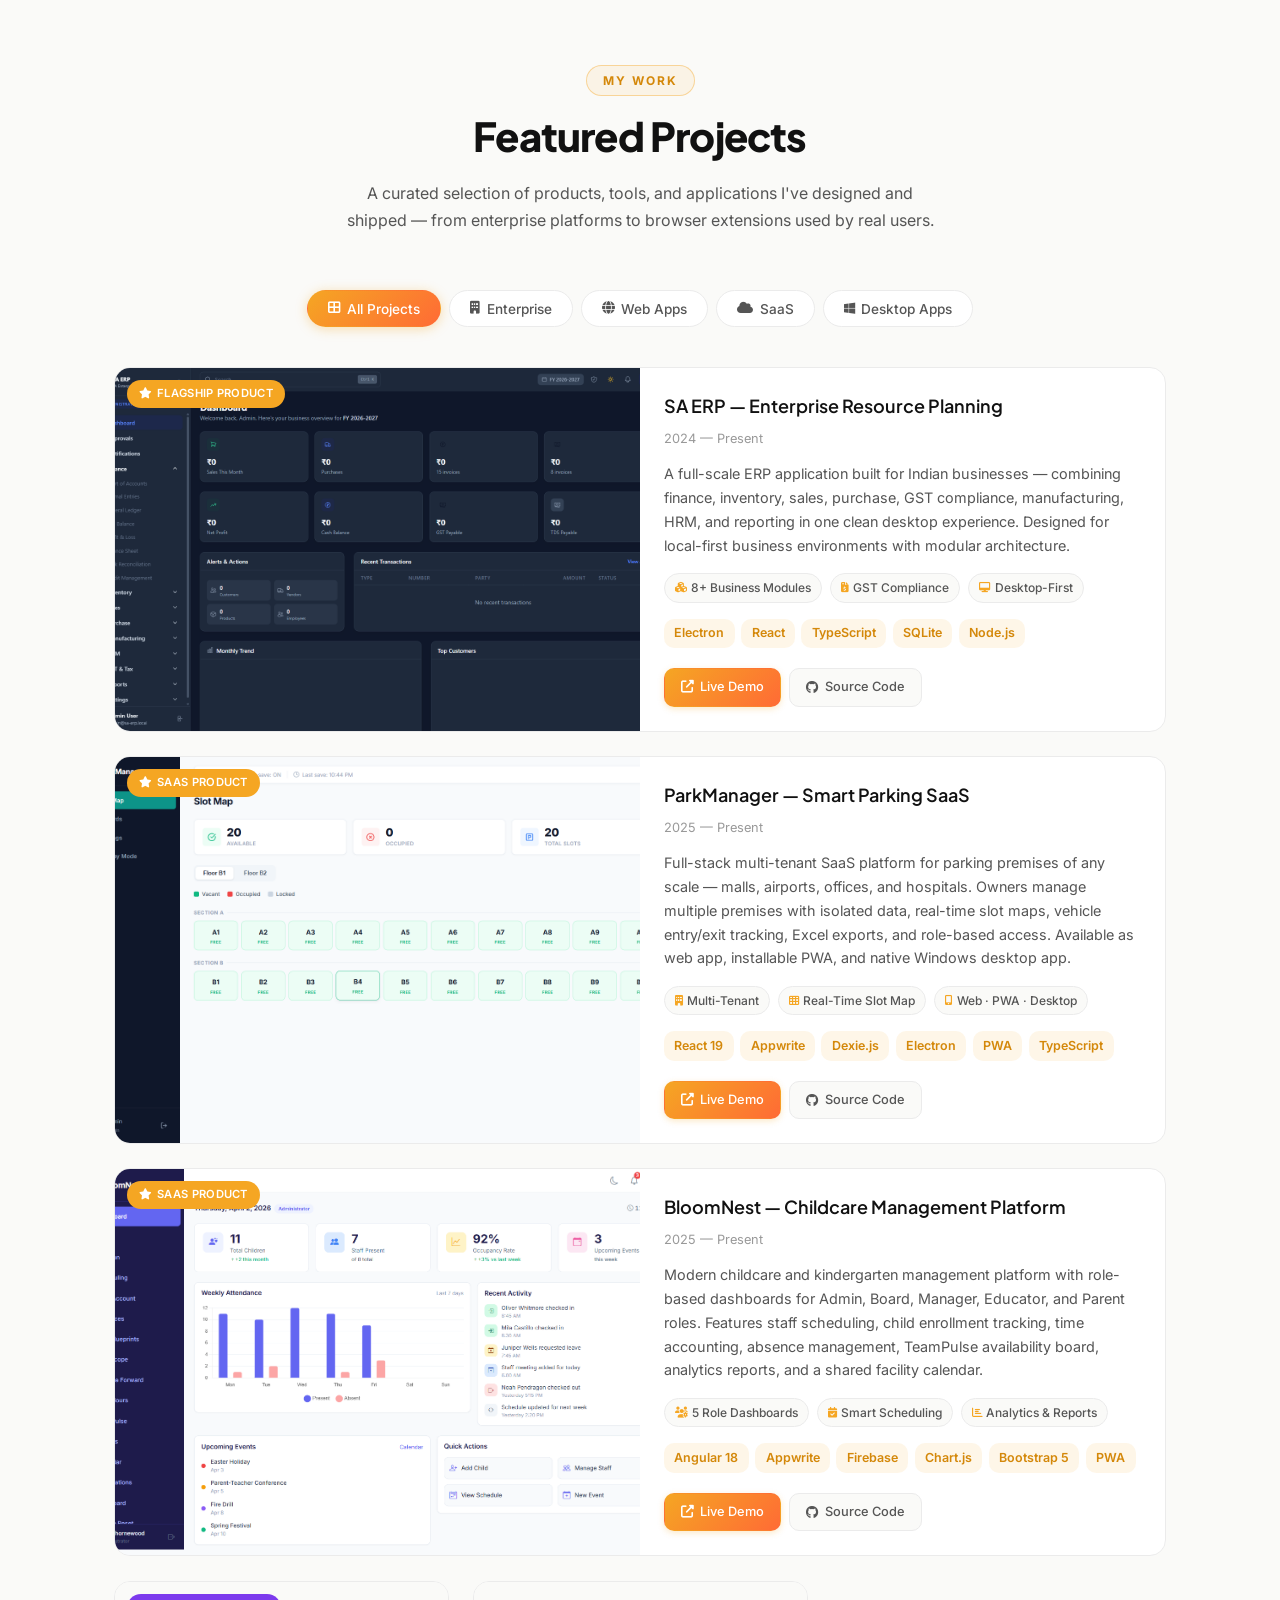
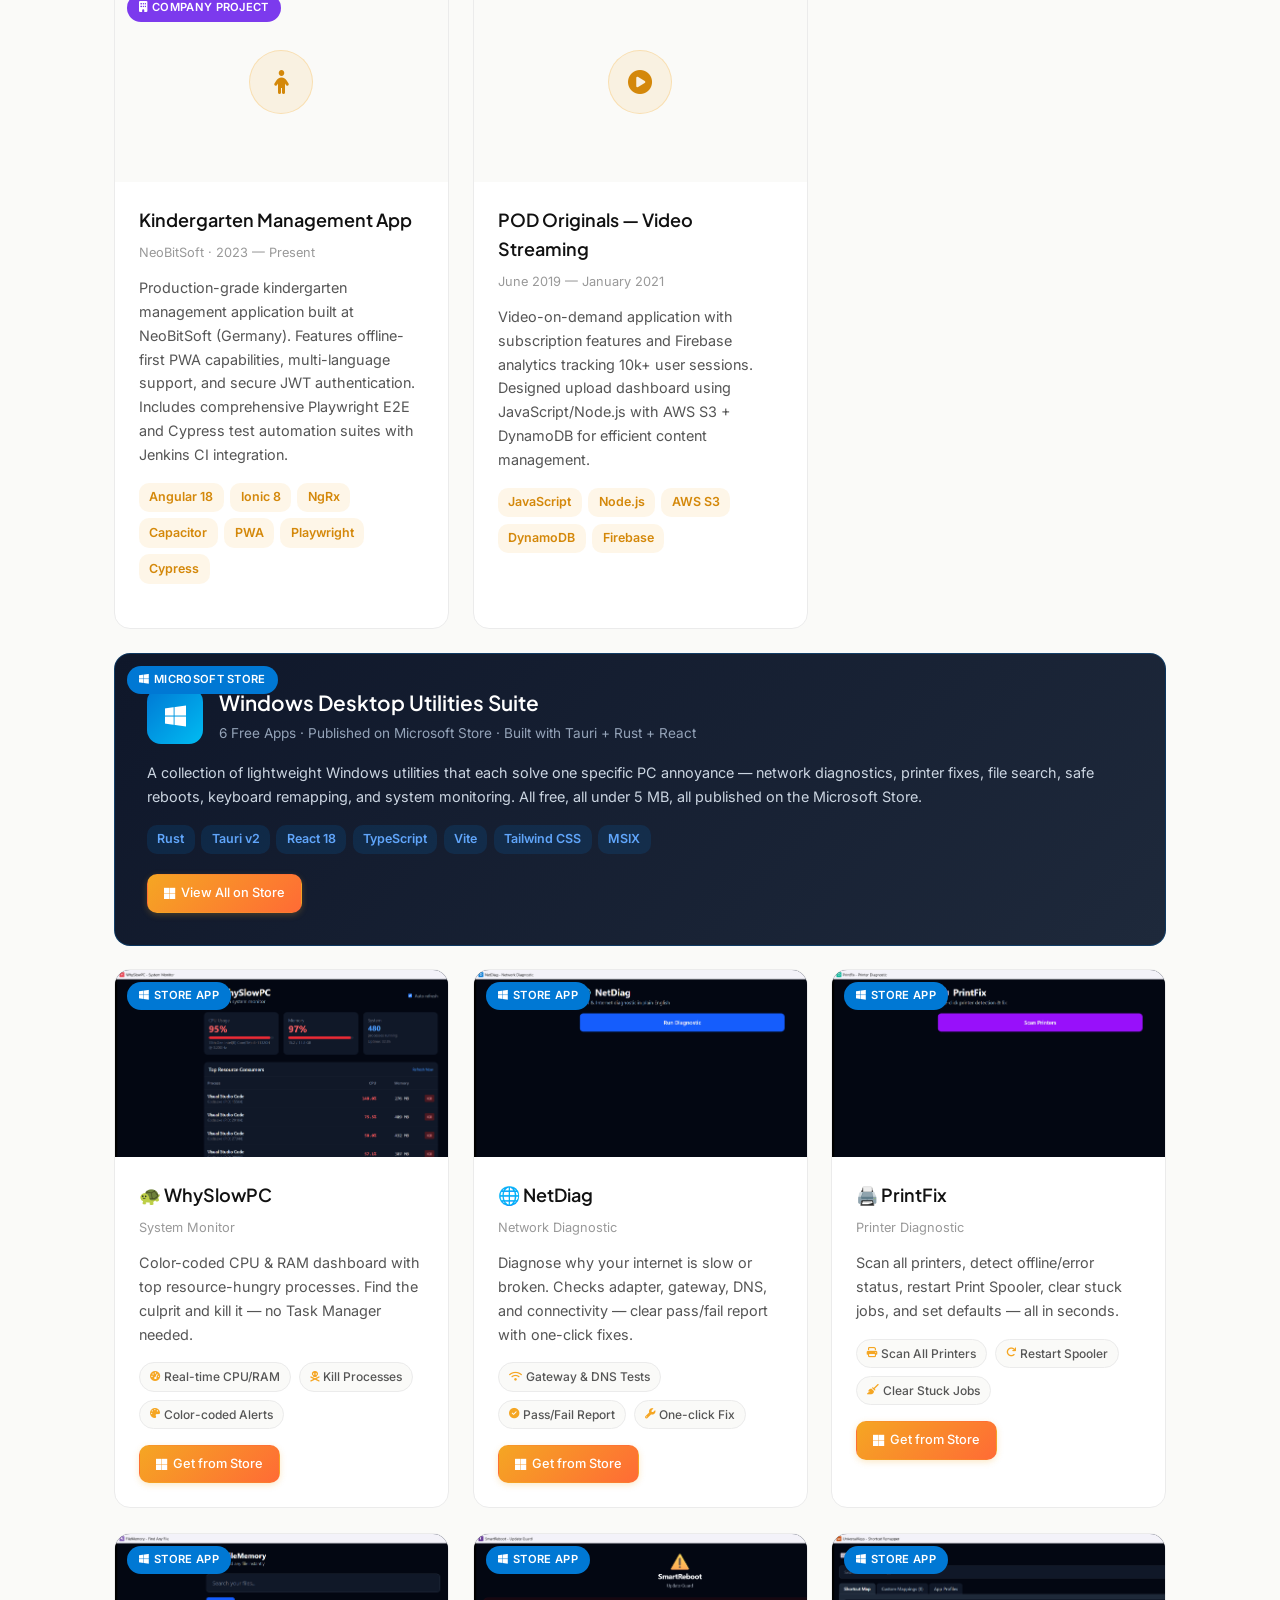
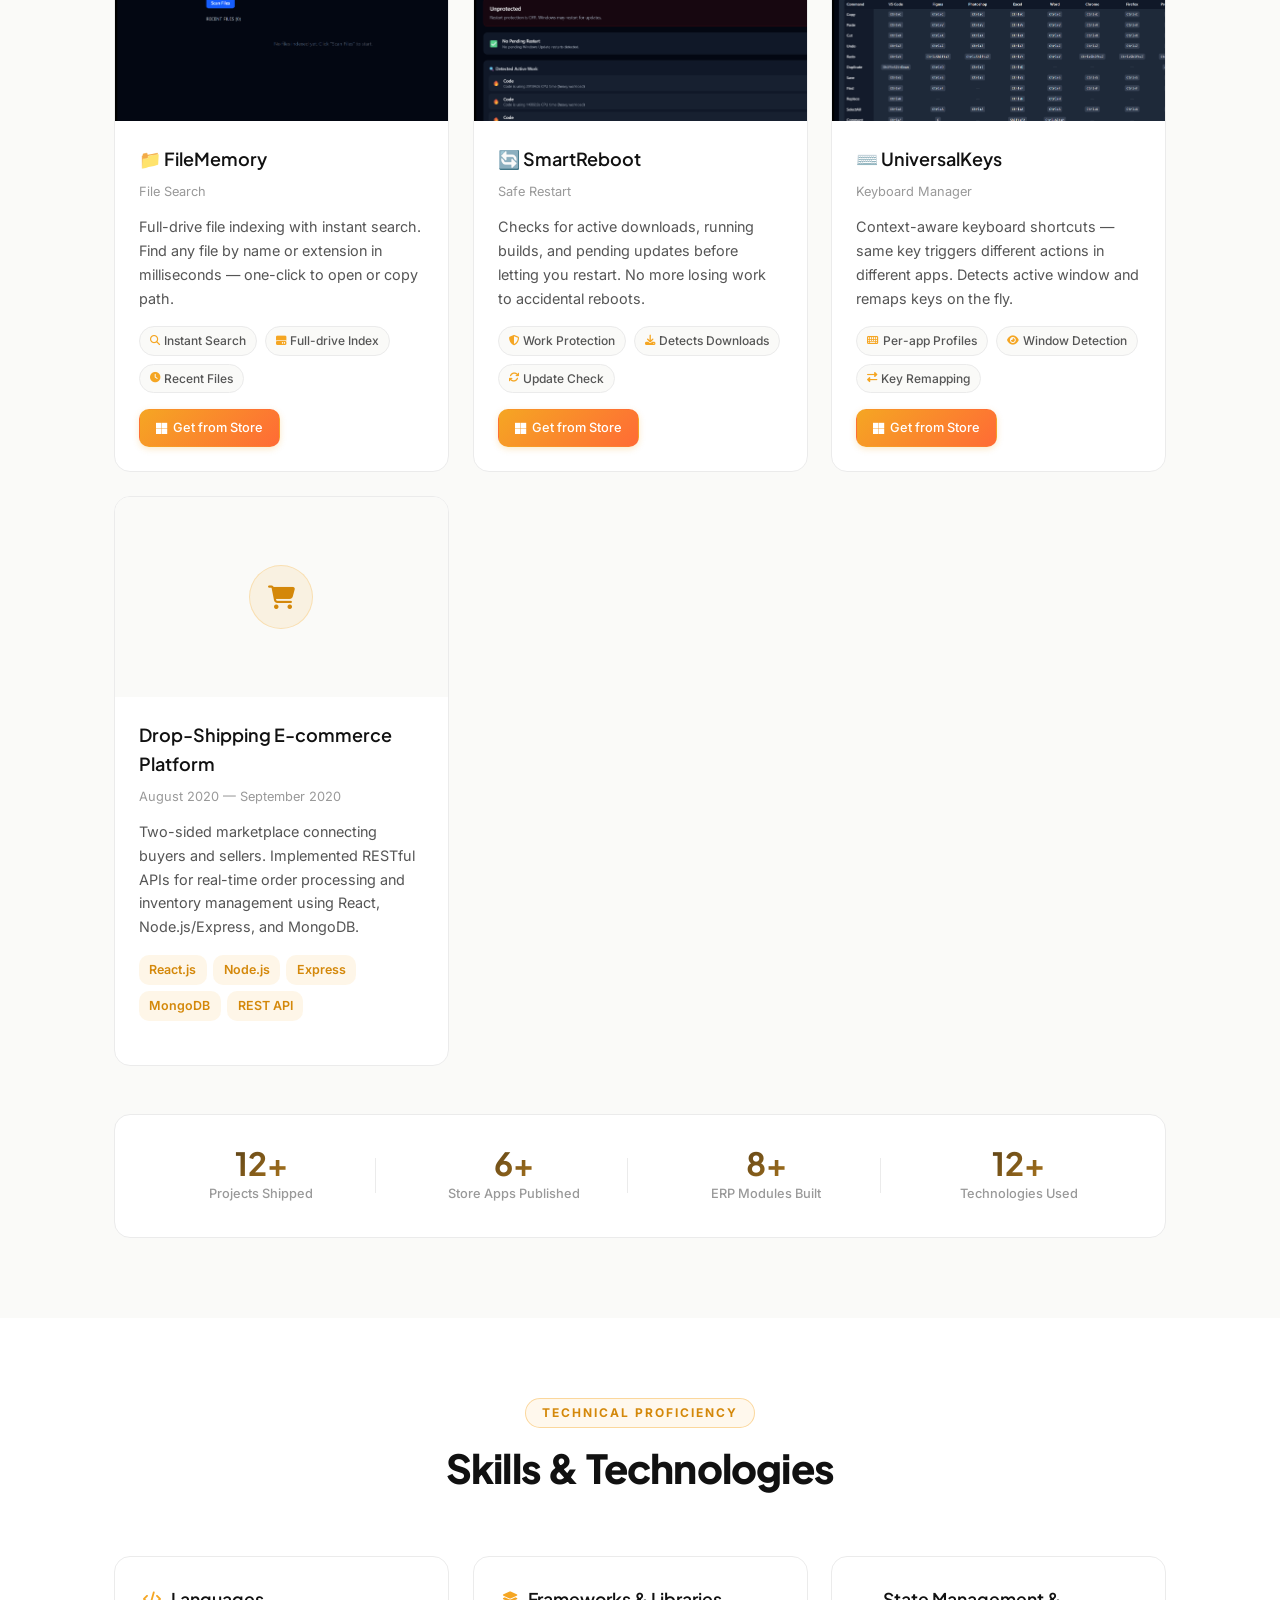
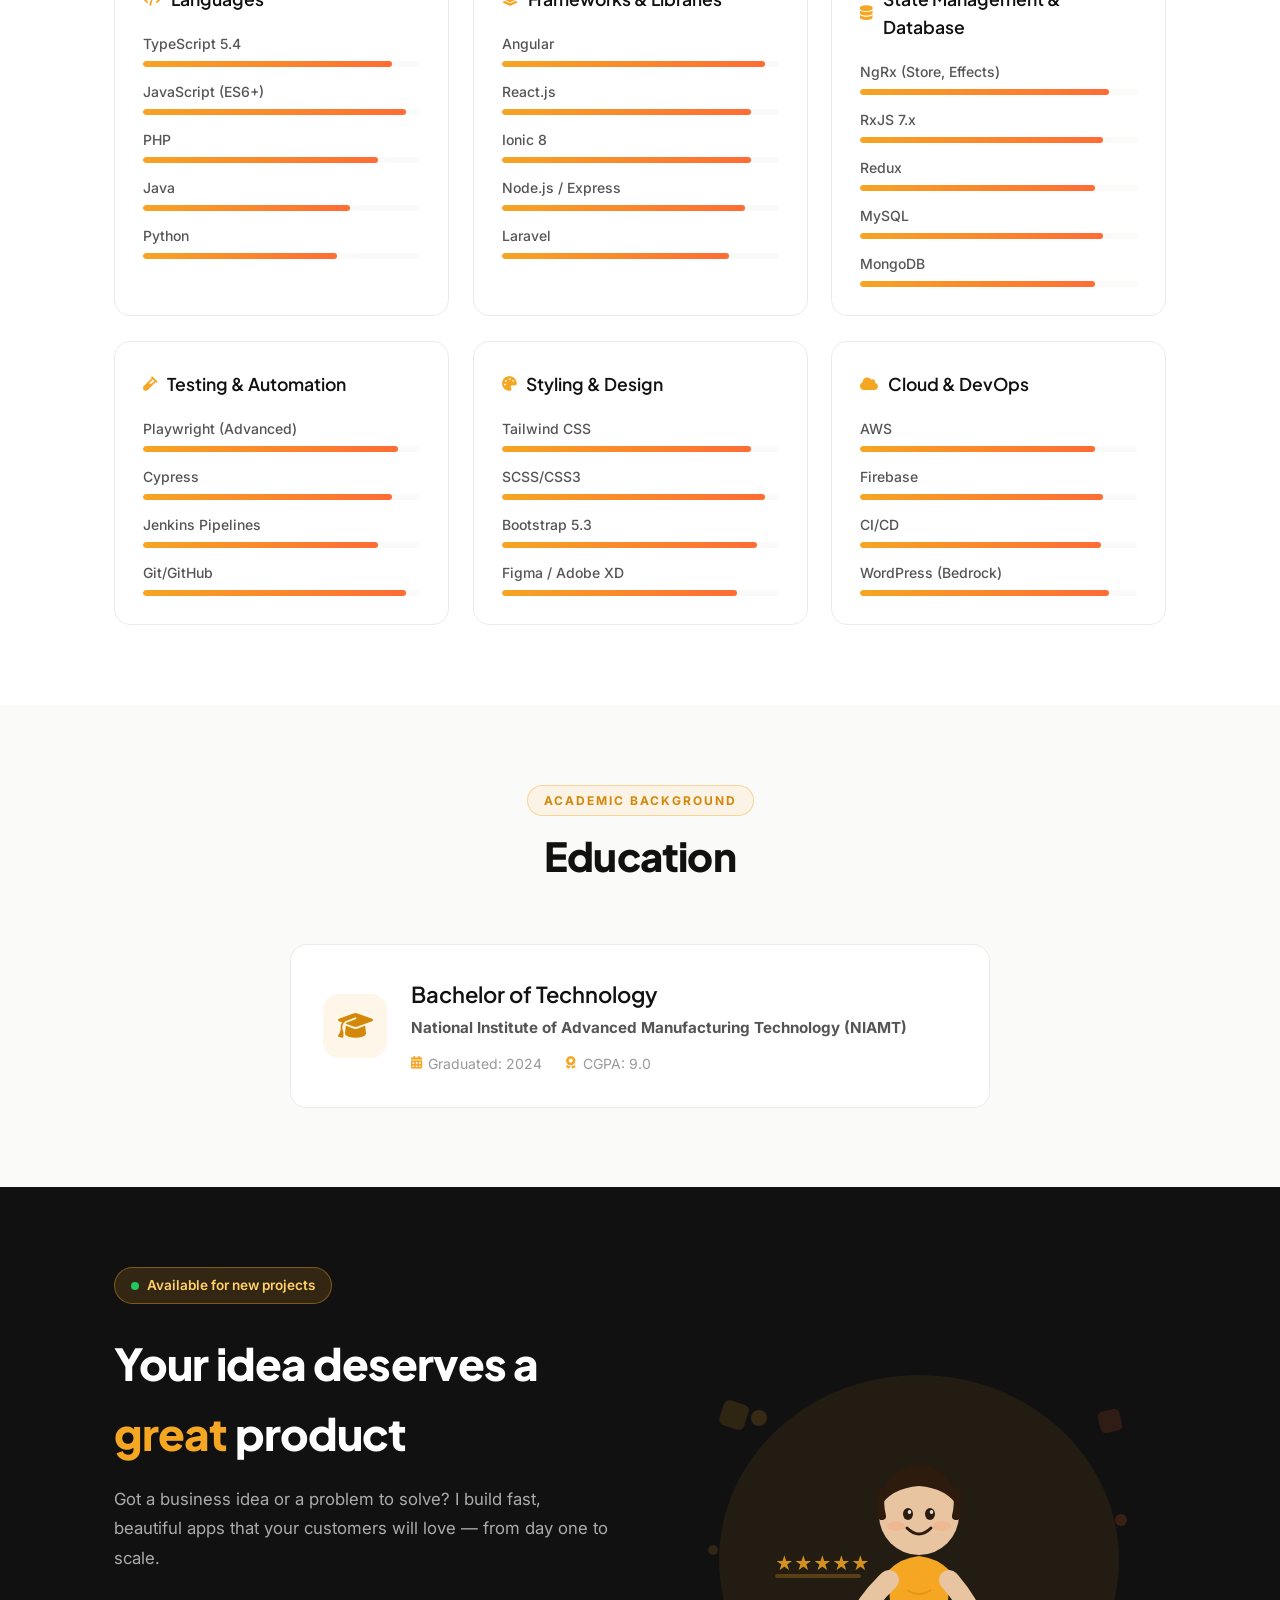
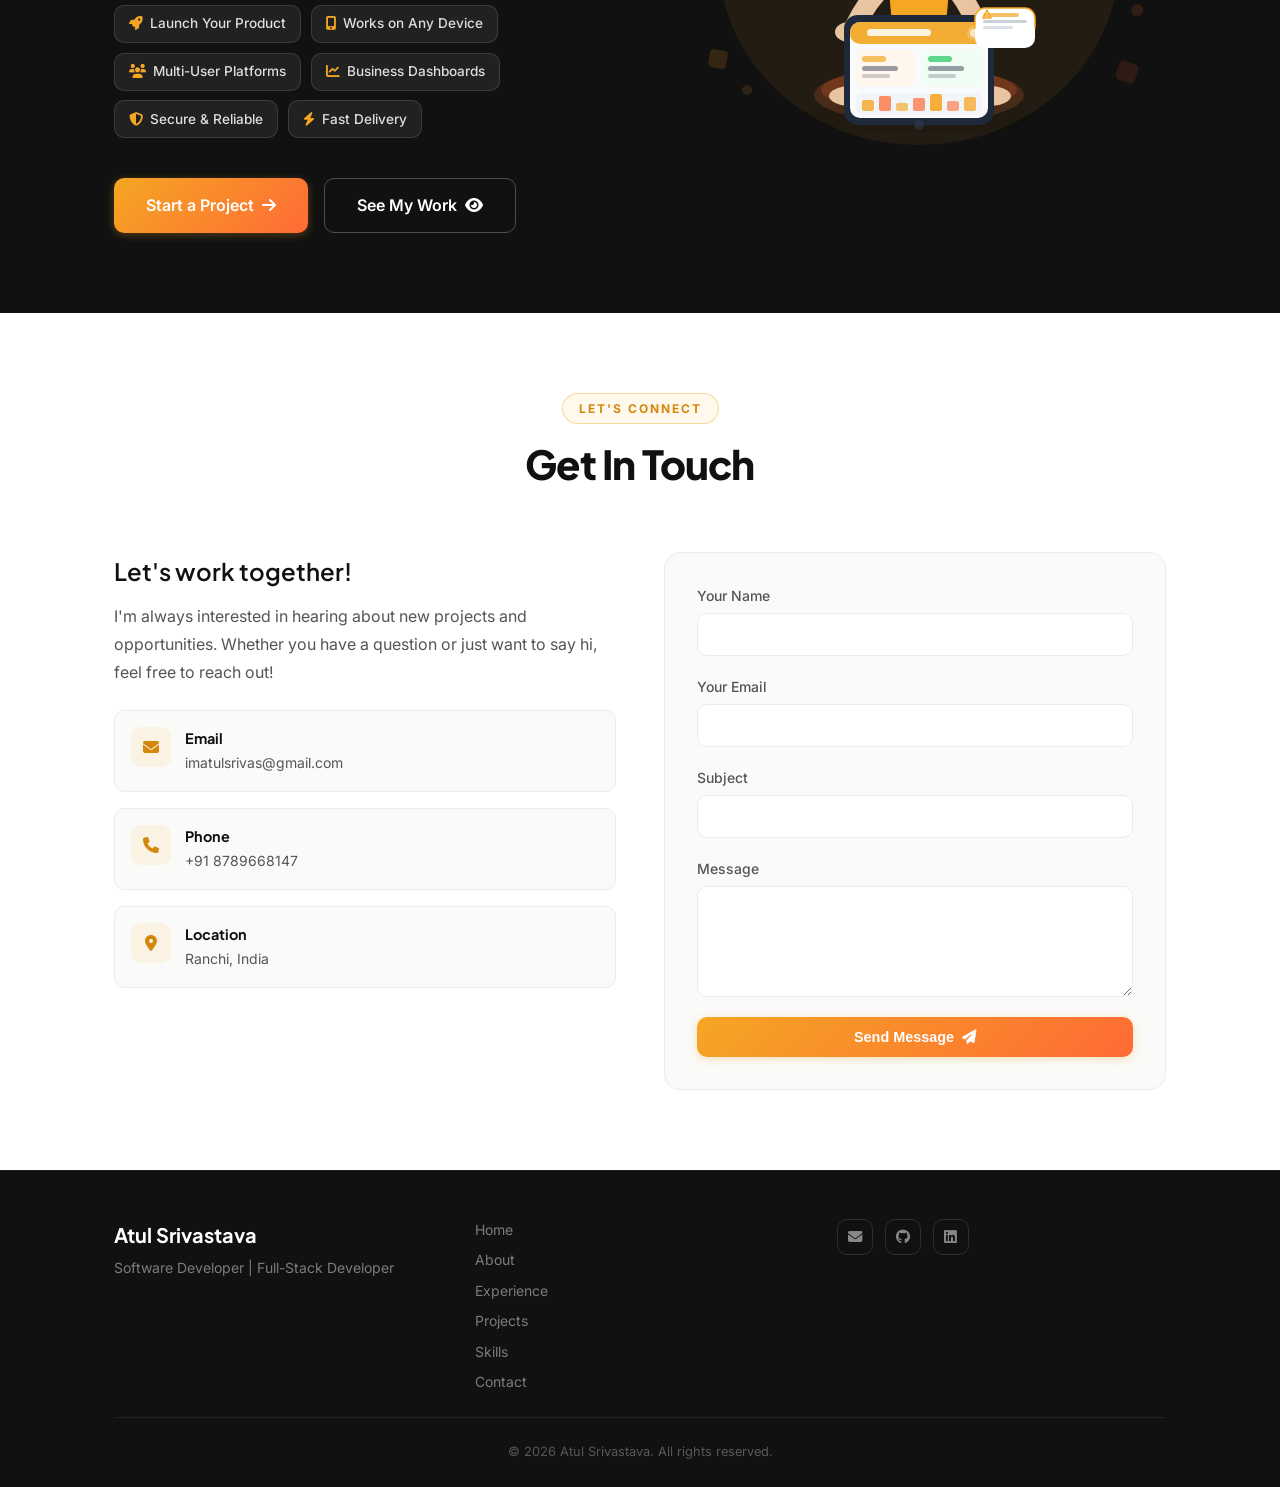
==== commit 54410a18: "feat: add Microsoft Store apps section with 6 desktop utilities - Add Desktop Apps filter tab to pro" ====
--- a/index.html
+++ b/index.html
@@ -308,6 +308,10 @@
                     <i class="fas fa-cloud"></i>
                     <span>SaaS</span>
                 </button>
+                <button class="filter-btn" data-filter="desktop">
+                    <i class="fab fa-windows"></i>
+                    <span>Desktop Apps</span>
+                </button>
 
             </div>
 
@@ -357,7 +361,7 @@
                             <span class="tech-tag">Node.js</span>
                         </div>
                         <div class="project-links">
-                            <a href="https://sa-erp.netlify.app/" target="_blank" class="project-link project-link-primary">
+                            <a href="https://indian-erp.vercel.app/" target="_blank" class="project-link project-link-primary">
                                 <i class="fas fa-external-link-alt"></i>
                                 <span>Live Demo</span>
                             </a>
@@ -553,6 +557,264 @@
                     </div>
                 </div>
 
+                <!-- ============================================= -->
+                <!-- Microsoft Store Apps — Desktop Utilities Suite -->
+                <!-- ============================================= -->
+
+                <!-- MS Apps Showcase Banner -->
+                <div class="project-card project-card-msapps-banner" data-scroll data-category="desktop">
+                    <div class="project-badge msapps-badge">
+                        <i class="fab fa-windows"></i> Microsoft Store
+                    </div>
+                    <div class="project-content msapps-banner-content">
+                        <div class="msapps-banner-header">
+                            <div class="msapps-banner-icon">
+                                <i class="fab fa-windows"></i>
+                            </div>
+                            <div>
+                                <h3 class="project-title">Windows Desktop Utilities Suite</h3>
+                                <p class="msapps-banner-subtitle">6 Free Apps · Published on Microsoft Store · Built with Tauri + Rust + React</p>
+                            </div>
+                        </div>
+                        <p class="project-description">
+                            A collection of lightweight Windows utilities that each solve one specific PC annoyance — 
+                            network diagnostics, printer fixes, file search, safe reboots, keyboard remapping, and 
+                            system monitoring. All free, all under 5 MB, all published on the Microsoft Store.
+                        </p>
+                        <div class="project-tech">
+                            <span class="tech-tag">Rust</span>
+                            <span class="tech-tag">Tauri v2</span>
+                            <span class="tech-tag">React 18</span>
+                            <span class="tech-tag">TypeScript</span>
+                            <span class="tech-tag">Vite</span>
+                            <span class="tech-tag">Tailwind CSS</span>
+                            <span class="tech-tag">MSIX</span>
+                        </div>
+                        <div class="project-links">
+                            <a href="https://apps.microsoft.com/search/publisher?name=Illusanato" target="_blank" class="project-link project-link-primary">
+                                <i class="fab fa-microsoft"></i>
+                                <span>View All on Store</span>
+                            </a>
+                        </div>
+                    </div>
+                </div>
+
+                <!-- App: WhySlowPC -->
+                <div class="project-card msapp-card" data-scroll data-category="desktop">
+                    <div class="project-badge msapps-badge">
+                        <i class="fab fa-windows"></i> Store App
+                    </div>
+                    <div class="project-image project-image-real">
+                        <img src="assets/projects/whyslowpc-hero.png" alt="WhySlowPC Dashboard" loading="lazy">
+                        <div class="project-image-overlay">
+                            <span class="project-status live">
+                                <span class="status-dot"></span> Free on Store
+                            </span>
+                        </div>
+                    </div>
+                    <div class="project-content">
+                        <div class="project-header">
+                            <h3 class="project-title">🐢 WhySlowPC</h3>
+                            <span class="project-date">System Monitor</span>
+                        </div>
+                        <p class="project-description">
+                            Color-coded CPU &amp; RAM dashboard with top resource-hungry processes. 
+                            Find the culprit and kill it — no Task Manager needed.
+                        </p>
+                        <div class="project-highlights">
+                            <div class="highlight-item"><i class="fas fa-tachometer-alt"></i><span>Real-time CPU/RAM</span></div>
+                            <div class="highlight-item"><i class="fas fa-skull-crossbones"></i><span>Kill Processes</span></div>
+                            <div class="highlight-item"><i class="fas fa-palette"></i><span>Color-coded Alerts</span></div>
+                        </div>
+                        <div class="project-links">
+                            <a href="https://apps.microsoft.com/detail/9N1XH2BLQF8Z" target="_blank" class="project-link project-link-primary">
+                                <i class="fab fa-microsoft"></i>
+                                <span>Get from Store</span>
+                            </a>
+                        </div>
+                    </div>
+                </div>
+
+                <!-- App: NetDiag -->
+                <div class="project-card msapp-card" data-scroll data-category="desktop">
+                    <div class="project-badge msapps-badge">
+                        <i class="fab fa-windows"></i> Store App
+                    </div>
+                    <div class="project-image project-image-real">
+                        <img src="assets/projects/netdiag-hero.png" alt="NetDiag Network Diagnostic" loading="lazy">
+                        <div class="project-image-overlay">
+                            <span class="project-status live">
+                                <span class="status-dot"></span> Free on Store
+                            </span>
+                        </div>
+                    </div>
+                    <div class="project-content">
+                        <div class="project-header">
+                            <h3 class="project-title">🌐 NetDiag</h3>
+                            <span class="project-date">Network Diagnostic</span>
+                        </div>
+                        <p class="project-description">
+                            Diagnose why your internet is slow or broken. Checks adapter, gateway, DNS, 
+                            and connectivity — clear pass/fail report with one-click fixes.
+                        </p>
+                        <div class="project-highlights">
+                            <div class="highlight-item"><i class="fas fa-wifi"></i><span>Gateway &amp; DNS Tests</span></div>
+                            <div class="highlight-item"><i class="fas fa-check-circle"></i><span>Pass/Fail Report</span></div>
+                            <div class="highlight-item"><i class="fas fa-wrench"></i><span>One-click Fix</span></div>
+                        </div>
+                        <div class="project-links">
+                            <a href="https://apps.microsoft.com/detail/9P2BJJ56H2BF" target="_blank" class="project-link project-link-primary">
+                                <i class="fab fa-microsoft"></i>
+                                <span>Get from Store</span>
+                            </a>
+                        </div>
+                    </div>
+                </div>
+
+                <!-- App: PrintFix -->
+                <div class="project-card msapp-card" data-scroll data-category="desktop">
+                    <div class="project-badge msapps-badge">
+                        <i class="fab fa-windows"></i> Store App
+                    </div>
+                    <div class="project-image project-image-real">
+                        <img src="assets/projects/printfix-hero.png" alt="PrintFix Printer Manager" loading="lazy">
+                        <div class="project-image-overlay">
+                            <span class="project-status live">
+                                <span class="status-dot"></span> Free on Store
+                            </span>
+                        </div>
+                    </div>
+                    <div class="project-content">
+                        <div class="project-header">
+                            <h3 class="project-title">🖨️ PrintFix</h3>
+                            <span class="project-date">Printer Diagnostic</span>
+                        </div>
+                        <p class="project-description">
+                            Scan all printers, detect offline/error status, restart Print Spooler, 
+                            clear stuck jobs, and set defaults — all in seconds.
+                        </p>
+                        <div class="project-highlights">
+                            <div class="highlight-item"><i class="fas fa-print"></i><span>Scan All Printers</span></div>
+                            <div class="highlight-item"><i class="fas fa-redo"></i><span>Restart Spooler</span></div>
+                            <div class="highlight-item"><i class="fas fa-broom"></i><span>Clear Stuck Jobs</span></div>
+                        </div>
+                        <div class="project-links">
+                            <a href="https://apps.microsoft.com/detail/9MZ2LK2ZWM6F" target="_blank" class="project-link project-link-primary">
+                                <i class="fab fa-microsoft"></i>
+                                <span>Get from Store</span>
+                            </a>
+                        </div>
+                    </div>
+                </div>
+
+                <!-- App: FileMemory -->
+                <div class="project-card msapp-card" data-scroll data-category="desktop">
+                    <div class="project-badge msapps-badge">
+                        <i class="fab fa-windows"></i> Store App
+                    </div>
+                    <div class="project-image project-image-real">
+                        <img src="assets/projects/filememory-hero.png" alt="FileMemory File Search" loading="lazy">
+                        <div class="project-image-overlay">
+                            <span class="project-status live">
+                                <span class="status-dot"></span> Free on Store
+                            </span>
+                        </div>
+                    </div>
+                    <div class="project-content">
+                        <div class="project-header">
+                            <h3 class="project-title">📁 FileMemory</h3>
+                            <span class="project-date">File Search</span>
+                        </div>
+                        <p class="project-description">
+                            Full-drive file indexing with instant search. Find any file by name or 
+                            extension in milliseconds — one-click to open or copy path.
+                        </p>
+                        <div class="project-highlights">
+                            <div class="highlight-item"><i class="fas fa-search"></i><span>Instant Search</span></div>
+                            <div class="highlight-item"><i class="fas fa-hdd"></i><span>Full-drive Index</span></div>
+                            <div class="highlight-item"><i class="fas fa-clock"></i><span>Recent Files</span></div>
+                        </div>
+                        <div class="project-links">
+                            <a href="https://apps.microsoft.com/detail/9P48LVK01FQG" target="_blank" class="project-link project-link-primary">
+                                <i class="fab fa-microsoft"></i>
+                                <span>Get from Store</span>
+                            </a>
+                        </div>
+                    </div>
+                </div>
+
+                <!-- App: SmartReboot -->
+                <div class="project-card msapp-card" data-scroll data-category="desktop">
+                    <div class="project-badge msapps-badge">
+                        <i class="fab fa-windows"></i> Store App
+                    </div>
+                    <div class="project-image project-image-real">
+                        <img src="assets/projects/smartreboot-hero.png" alt="SmartReboot Safe Restart" loading="lazy">
+                        <div class="project-image-overlay">
+                            <span class="project-status live">
+                                <span class="status-dot"></span> Free on Store
+                            </span>
+                        </div>
+                    </div>
+                    <div class="project-content">
+                        <div class="project-header">
+                            <h3 class="project-title">🔄 SmartReboot</h3>
+                            <span class="project-date">Safe Restart</span>
+                        </div>
+                        <p class="project-description">
+                            Checks for active downloads, running builds, and pending updates before 
+                            letting you restart. No more losing work to accidental reboots.
+                        </p>
+                        <div class="project-highlights">
+                            <div class="highlight-item"><i class="fas fa-shield-alt"></i><span>Work Protection</span></div>
+                            <div class="highlight-item"><i class="fas fa-download"></i><span>Detects Downloads</span></div>
+                            <div class="highlight-item"><i class="fas fa-sync"></i><span>Update Check</span></div>
+                        </div>
+                        <div class="project-links">
+                            <a href="https://apps.microsoft.com/detail/9NG98RH3THZT" target="_blank" class="project-link project-link-primary">
+                                <i class="fab fa-microsoft"></i>
+                                <span>Get from Store</span>
+                            </a>
+                        </div>
+                    </div>
+                </div>
+
+                <!-- App: UniversalKeys -->
+                <div class="project-card msapp-card" data-scroll data-category="desktop">
+                    <div class="project-badge msapps-badge">
+                        <i class="fab fa-windows"></i> Store App
+                    </div>
+                    <div class="project-image project-image-real">
+                        <img src="assets/projects/universalkeys-hero.png" alt="UniversalKeys Keyboard Manager" loading="lazy">
+                        <div class="project-image-overlay">
+                            <span class="project-status live">
+                                <span class="status-dot"></span> Free on Store
+                            </span>
+                        </div>
+                    </div>
+                    <div class="project-content">
+                        <div class="project-header">
+                            <h3 class="project-title">⌨️ UniversalKeys</h3>
+                            <span class="project-date">Keyboard Manager</span>
+                        </div>
+                        <p class="project-description">
+                            Context-aware keyboard shortcuts — same key triggers different actions in 
+                            different apps. Detects active window and remaps keys on the fly.
+                        </p>
+                        <div class="project-highlights">
+                            <div class="highlight-item"><i class="fas fa-keyboard"></i><span>Per-app Profiles</span></div>
+                            <div class="highlight-item"><i class="fas fa-eye"></i><span>Window Detection</span></div>
+                            <div class="highlight-item"><i class="fas fa-exchange-alt"></i><span>Key Remapping</span></div>
+                        </div>
+                        <div class="project-links">
+                            <a href="https://apps.microsoft.com/detail/9NDGBB23D822" target="_blank" class="project-link project-link-primary">
+                                <i class="fab fa-microsoft"></i>
+                                <span>Get from Store</span>
+                            </a>
+                        </div>
+                    </div>
+                </div>
+
                 <!-- Project: Drop-Shipping E-commerce -->
                 <div class="project-card" data-scroll data-category="webapp">
                     <div class="project-image">
@@ -585,15 +847,19 @@
             <!-- Project Stats Bar -->
             <div class="project-stats" data-scroll>
                 <div class="stat-item">
+                    <div class="stat-number" data-count="12">0</div>
+                    <div class="stat-label">Projects Shipped</div>
+                </div>
+                <div class="stat-item">
                     <div class="stat-number" data-count="6">0</div>
-                    <div class="stat-label">Projects Shipped</div>
+                    <div class="stat-label">Store Apps Published</div>
                 </div>
                 <div class="stat-item">
                     <div class="stat-number" data-count="8">0</div>
                     <div class="stat-label">ERP Modules Built</div>
                 </div>
                 <div class="stat-item">
-                    <div class="stat-number" data-count="10">0</div>
+                    <div class="stat-number" data-count="12">0</div>
                     <div class="stat-label">Technologies Used</div>
                 </div>
             </div>
--- a/styles.css
+++ b/styles.css
@@ -742,6 +742,64 @@
 }
 
 .project-card.filter-hidden { display: none; }
+
+/* Microsoft Store Apps Badge */
+.msapps-badge { background: #0078d4; }
+
+/* MS Apps Showcase Banner */
+.project-card-msapps-banner {
+    grid-column: 1 / -1;
+    background: linear-gradient(135deg, #0f172a 0%, #1e293b 100%);
+    border: 1px solid rgba(0, 120, 212, 0.3);
+}
+.msapps-banner-content { padding: 2rem; }
+.msapps-banner-header {
+    display: flex;
+    align-items: center;
+    gap: 1rem;
+    margin-bottom: 1rem;
+}
+.msapps-banner-icon {
+    width: 56px;
+    height: 56px;
+    border-radius: 14px;
+    background: linear-gradient(135deg, #0078d4, #00bcf2);
+    display: flex;
+    align-items: center;
+    justify-content: center;
+    font-size: 1.5rem;
+    color: #fff;
+    flex-shrink: 0;
+}
+.project-card-msapps-banner .project-title {
+    color: #fff;
+    font-size: 1.3rem;
+}
+.msapps-banner-subtitle {
+    color: #94a3b8;
+    font-size: 0.85rem;
+    margin-top: 0.25rem;
+}
+.project-card-msapps-banner .project-description { color: #cbd5e1; }
+.project-card-msapps-banner .tech-tag {
+    background: rgba(0, 120, 212, 0.15);
+    color: #60a5fa;
+    border-color: rgba(0, 120, 212, 0.3);
+}
+.project-card-msapps-banner:hover {
+    border-color: rgba(0, 120, 212, 0.5);
+    box-shadow: 0 8px 30px rgba(0, 120, 212, 0.15);
+}
+
+/* Individual MS App Card styling */
+.msapp-card .project-image-real {
+    min-height: 180px;
+    background: #0f172a;
+}
+.msapp-card .project-image-real img {
+    object-fit: contain;
+    background: #0f172a;
+}
 
 /* Project Stats */
 .project-stats {
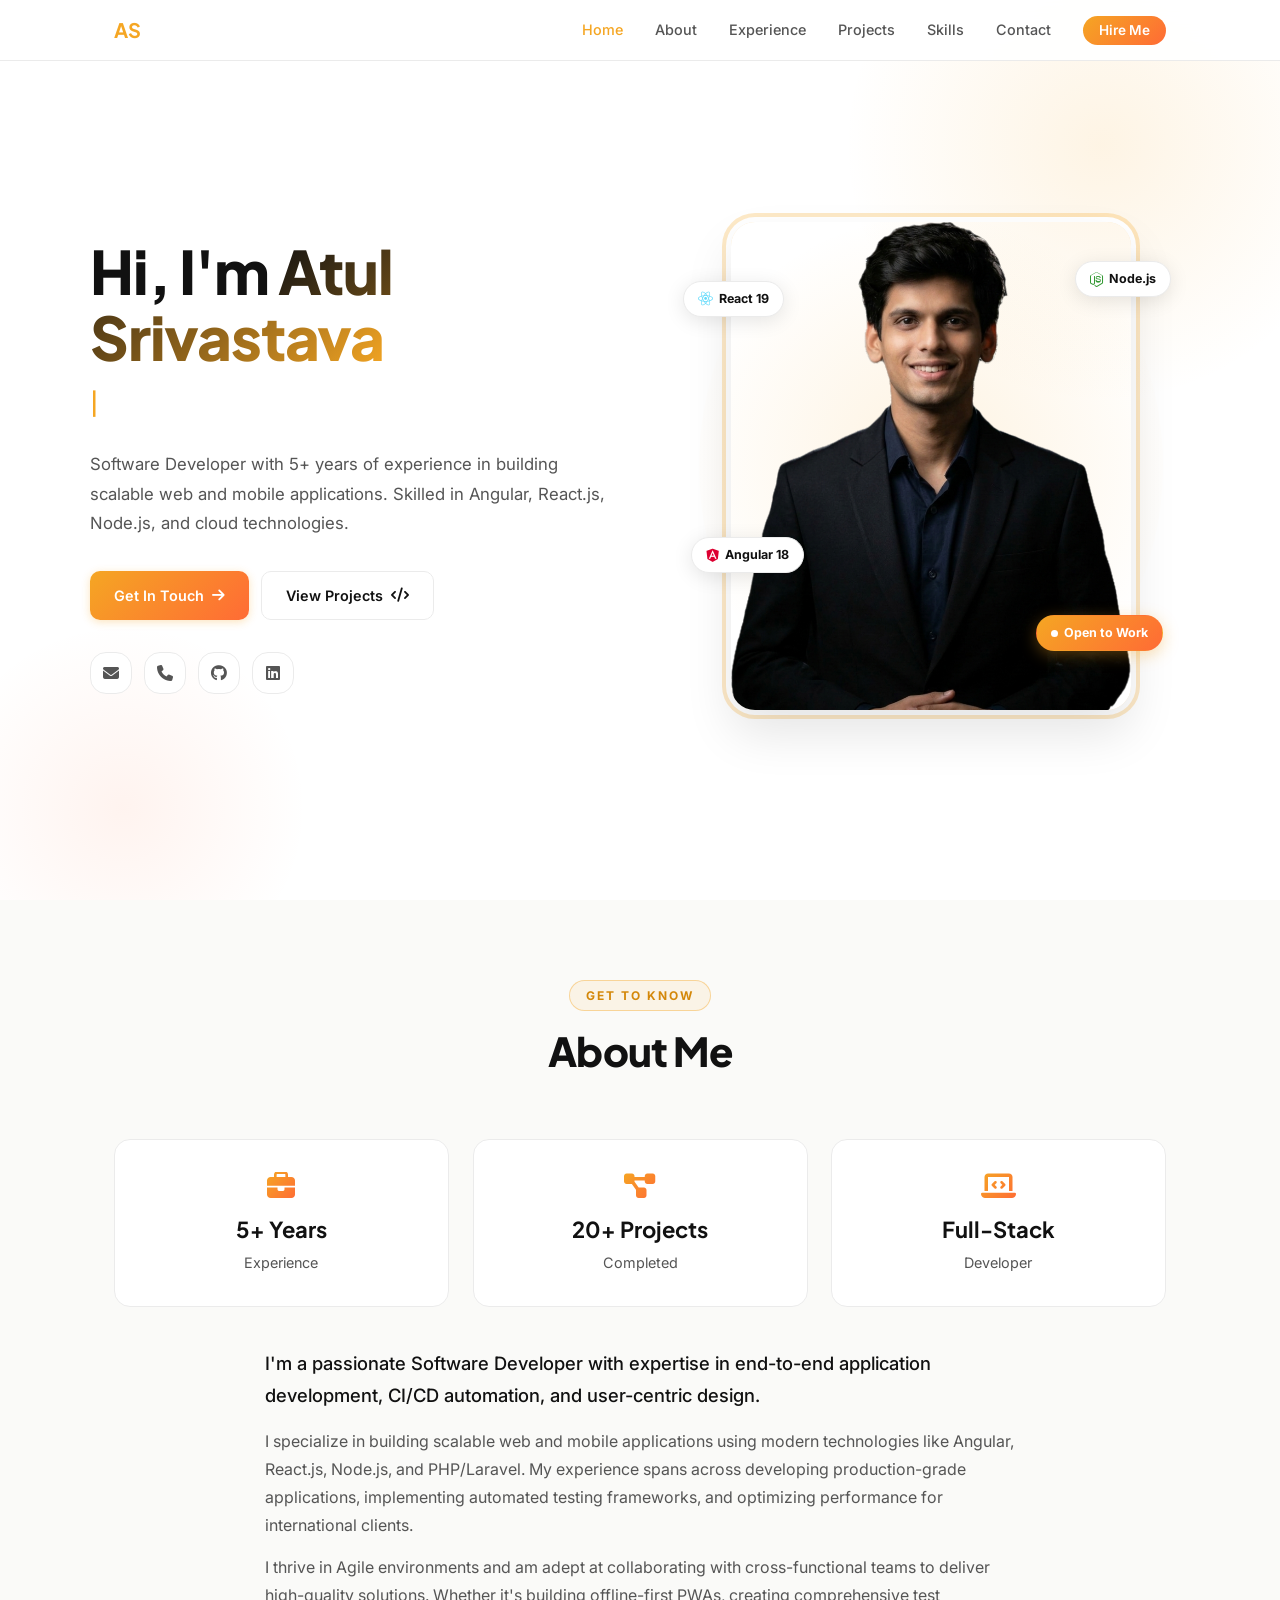
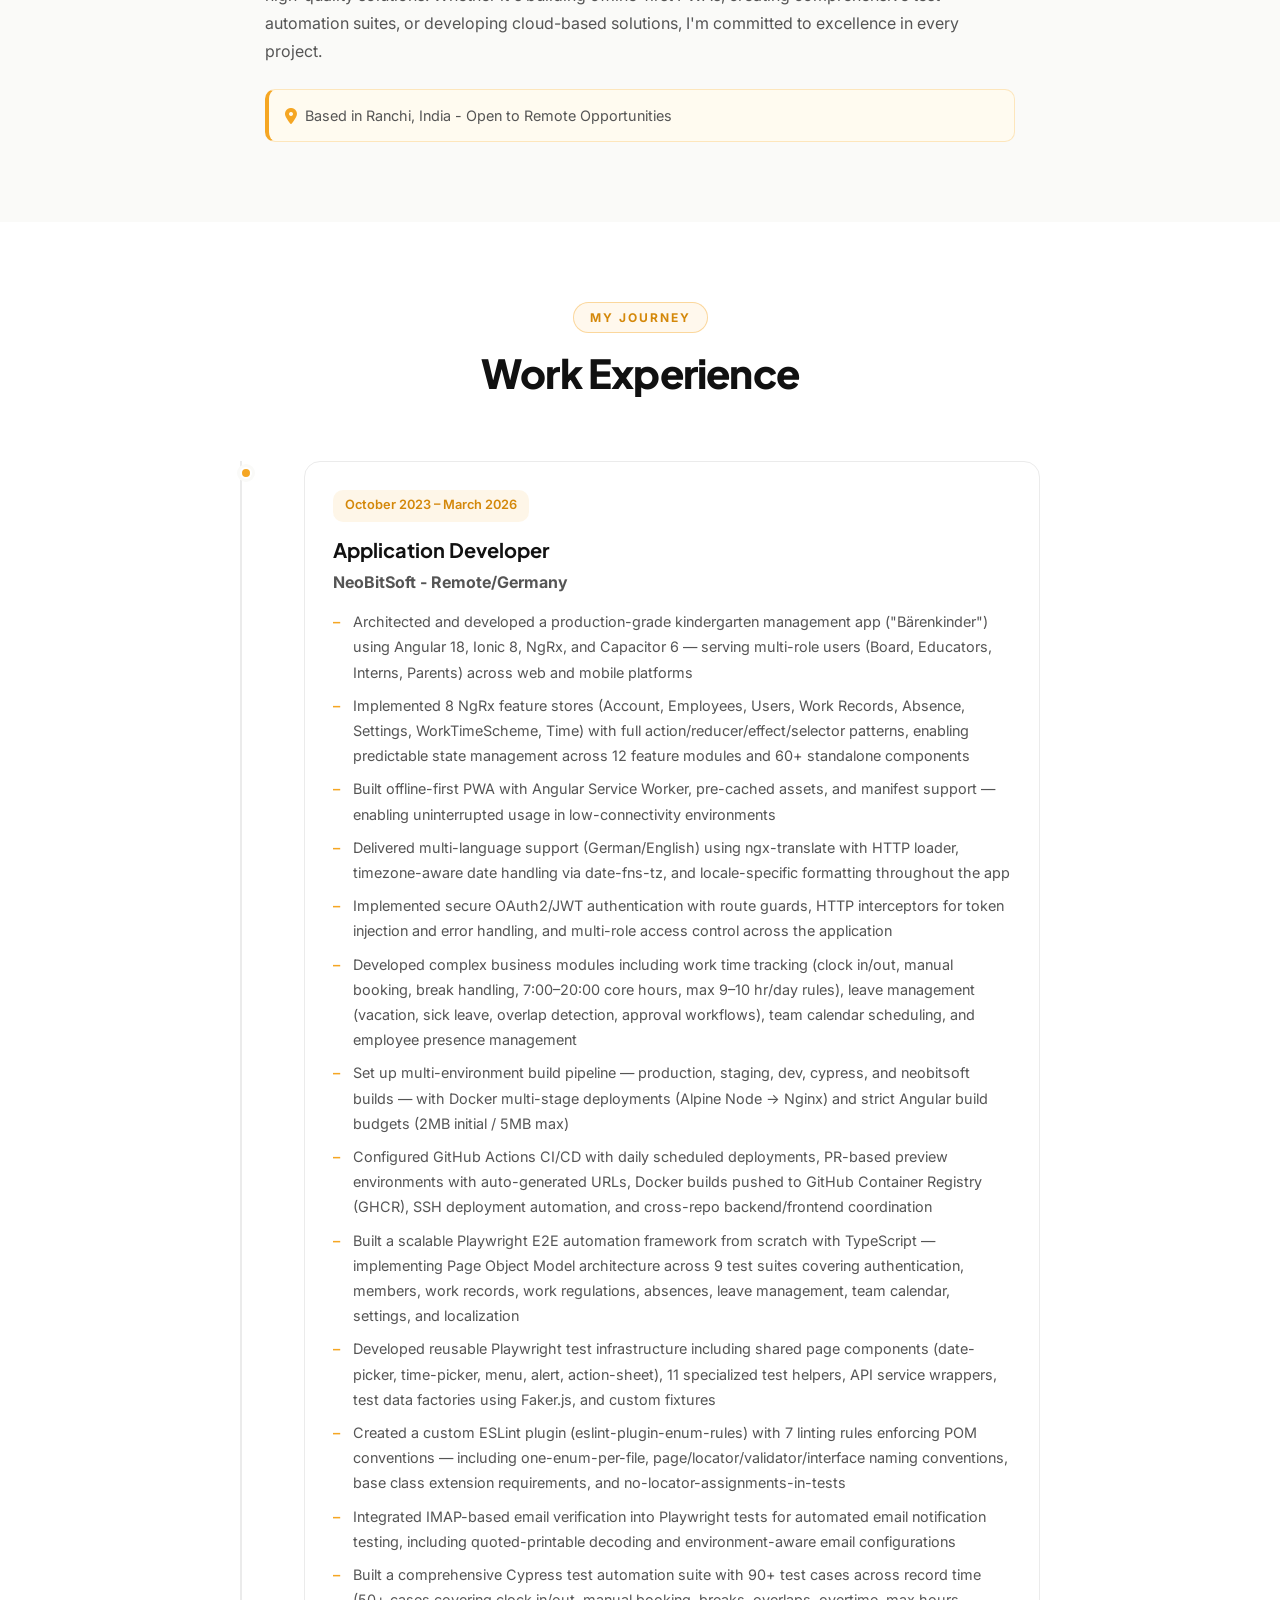
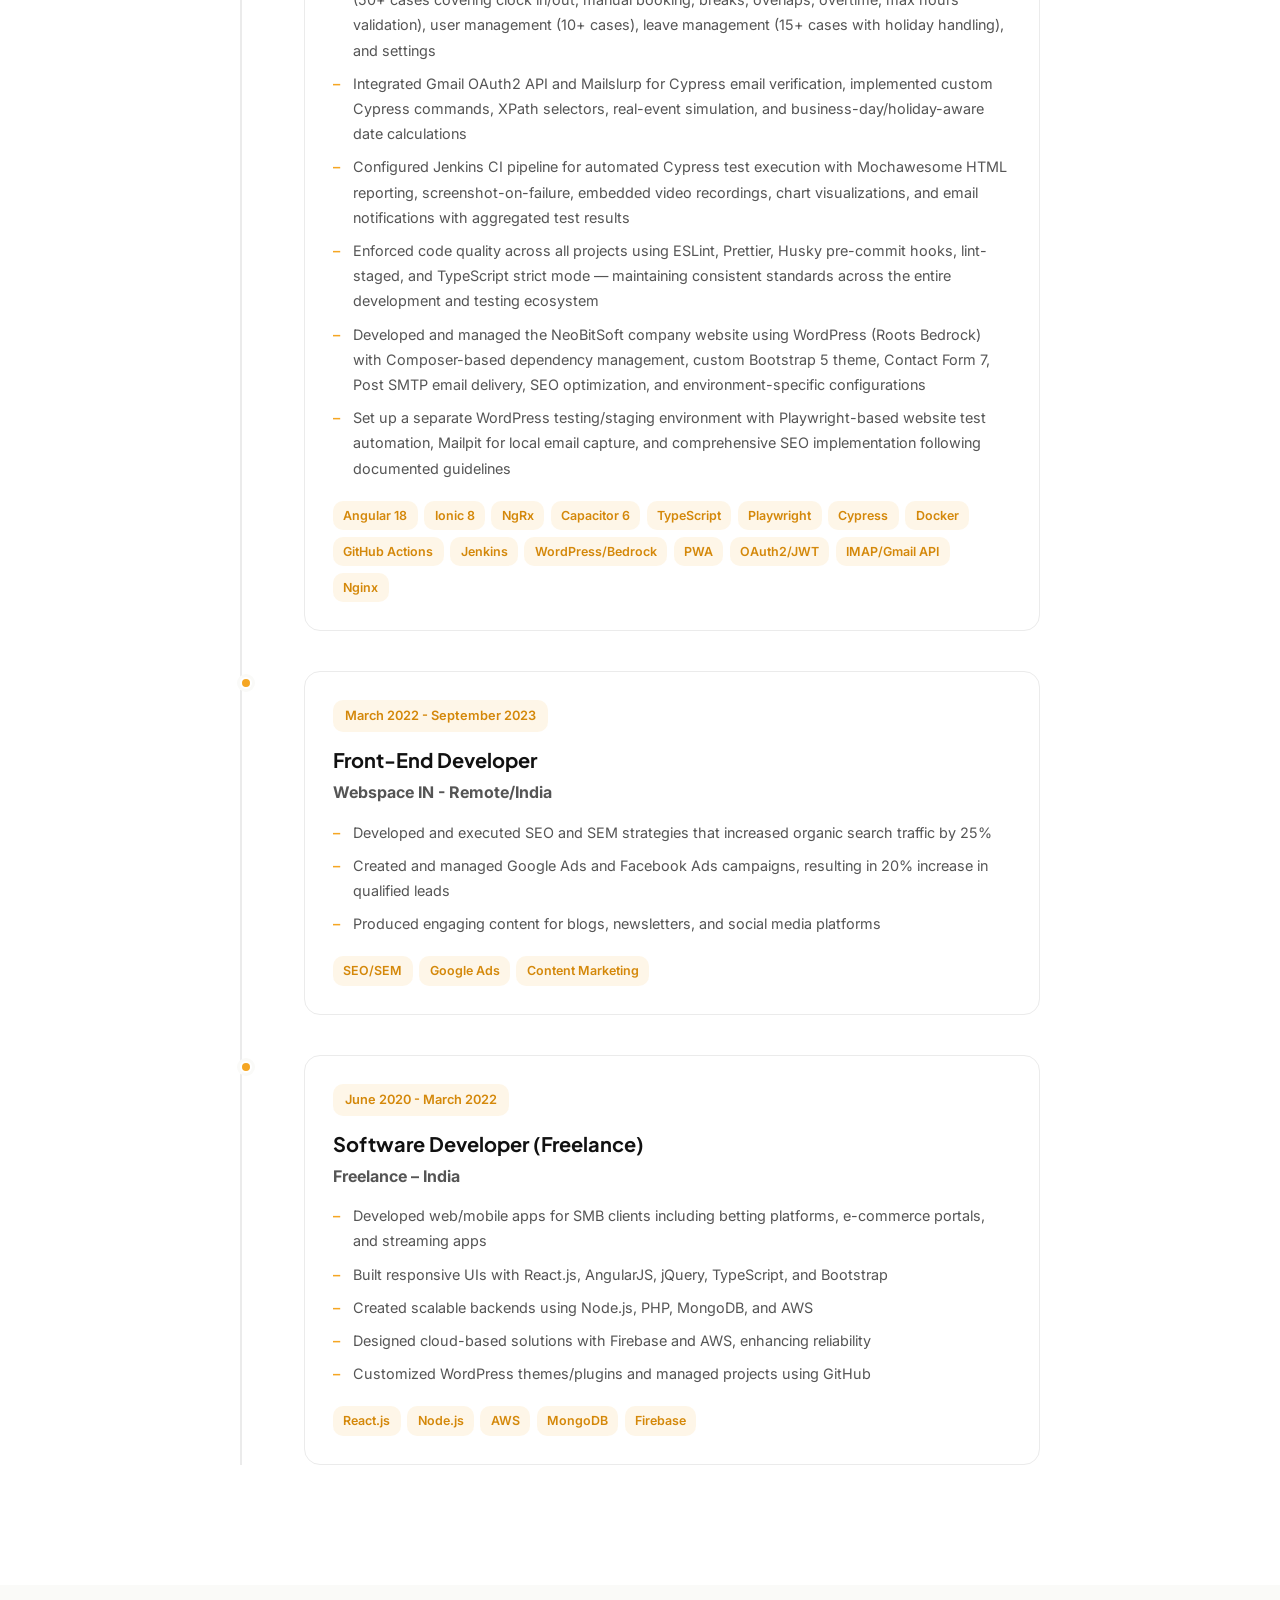
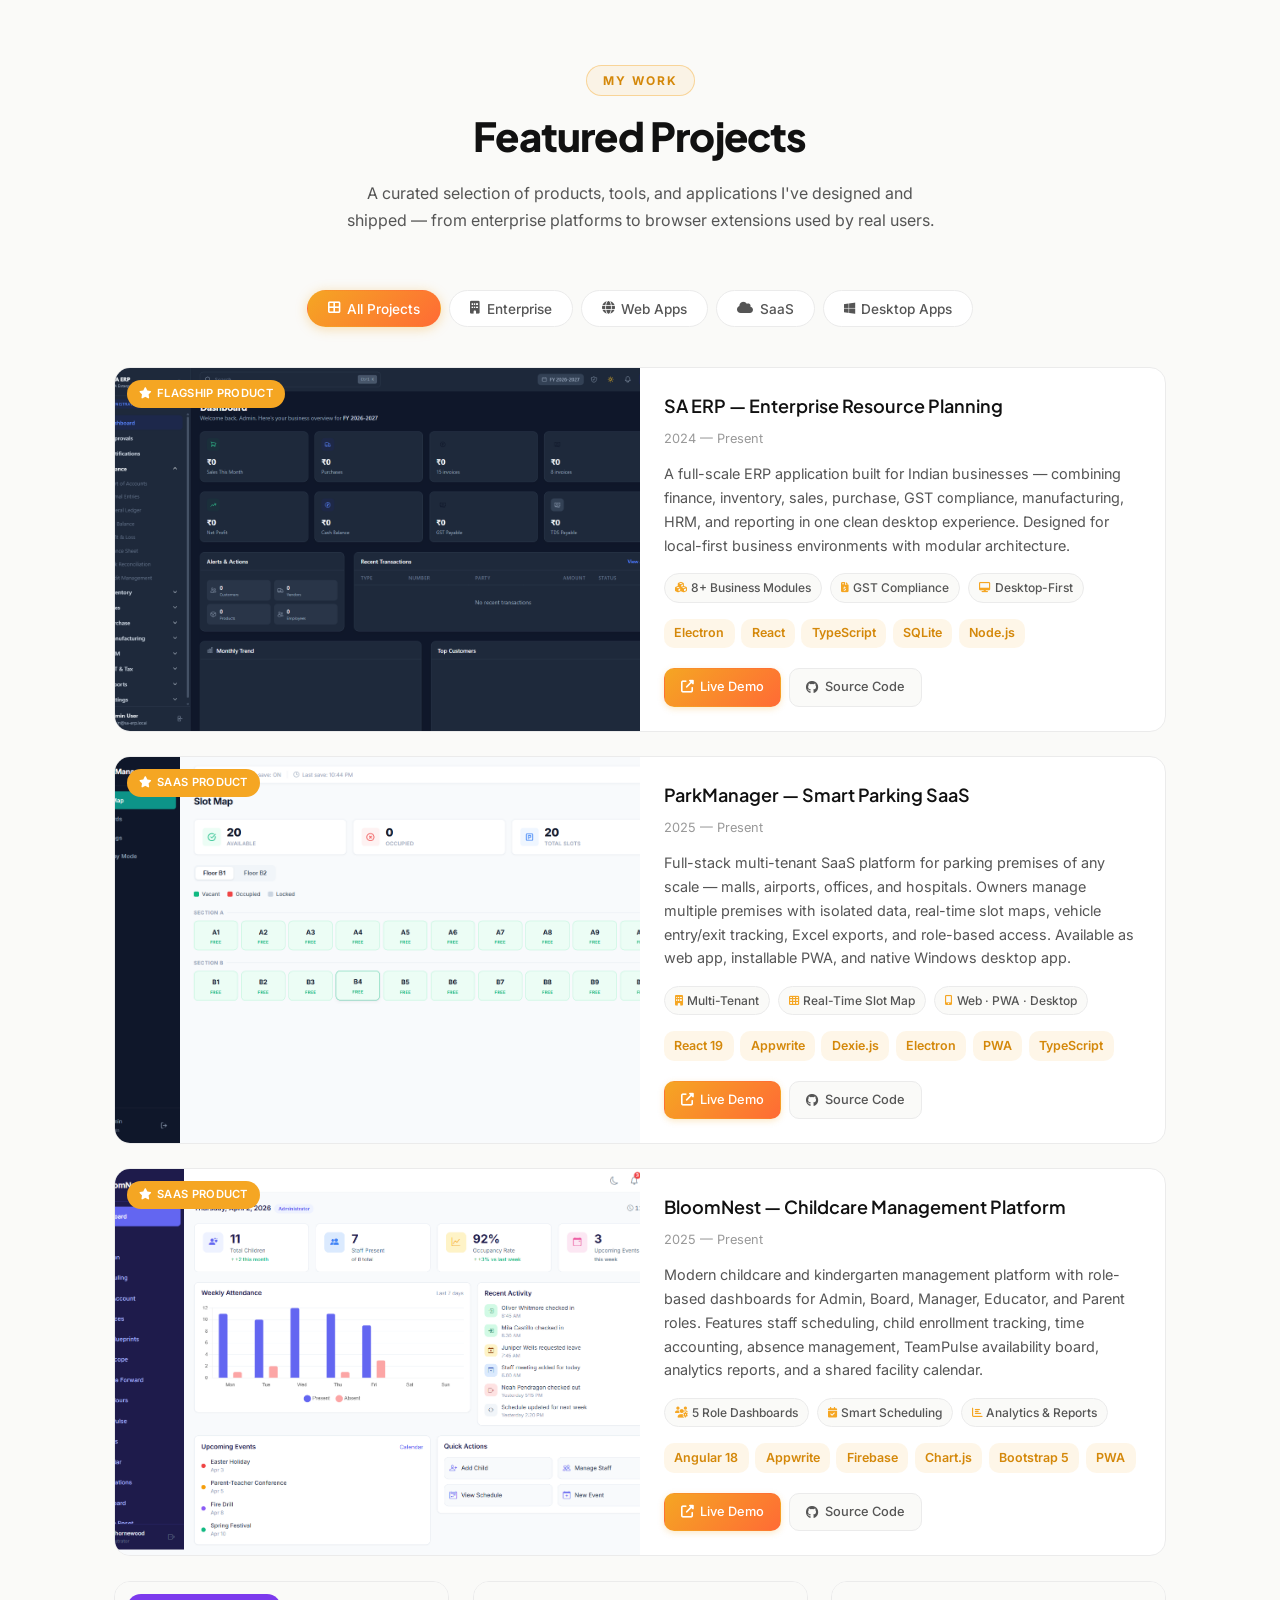
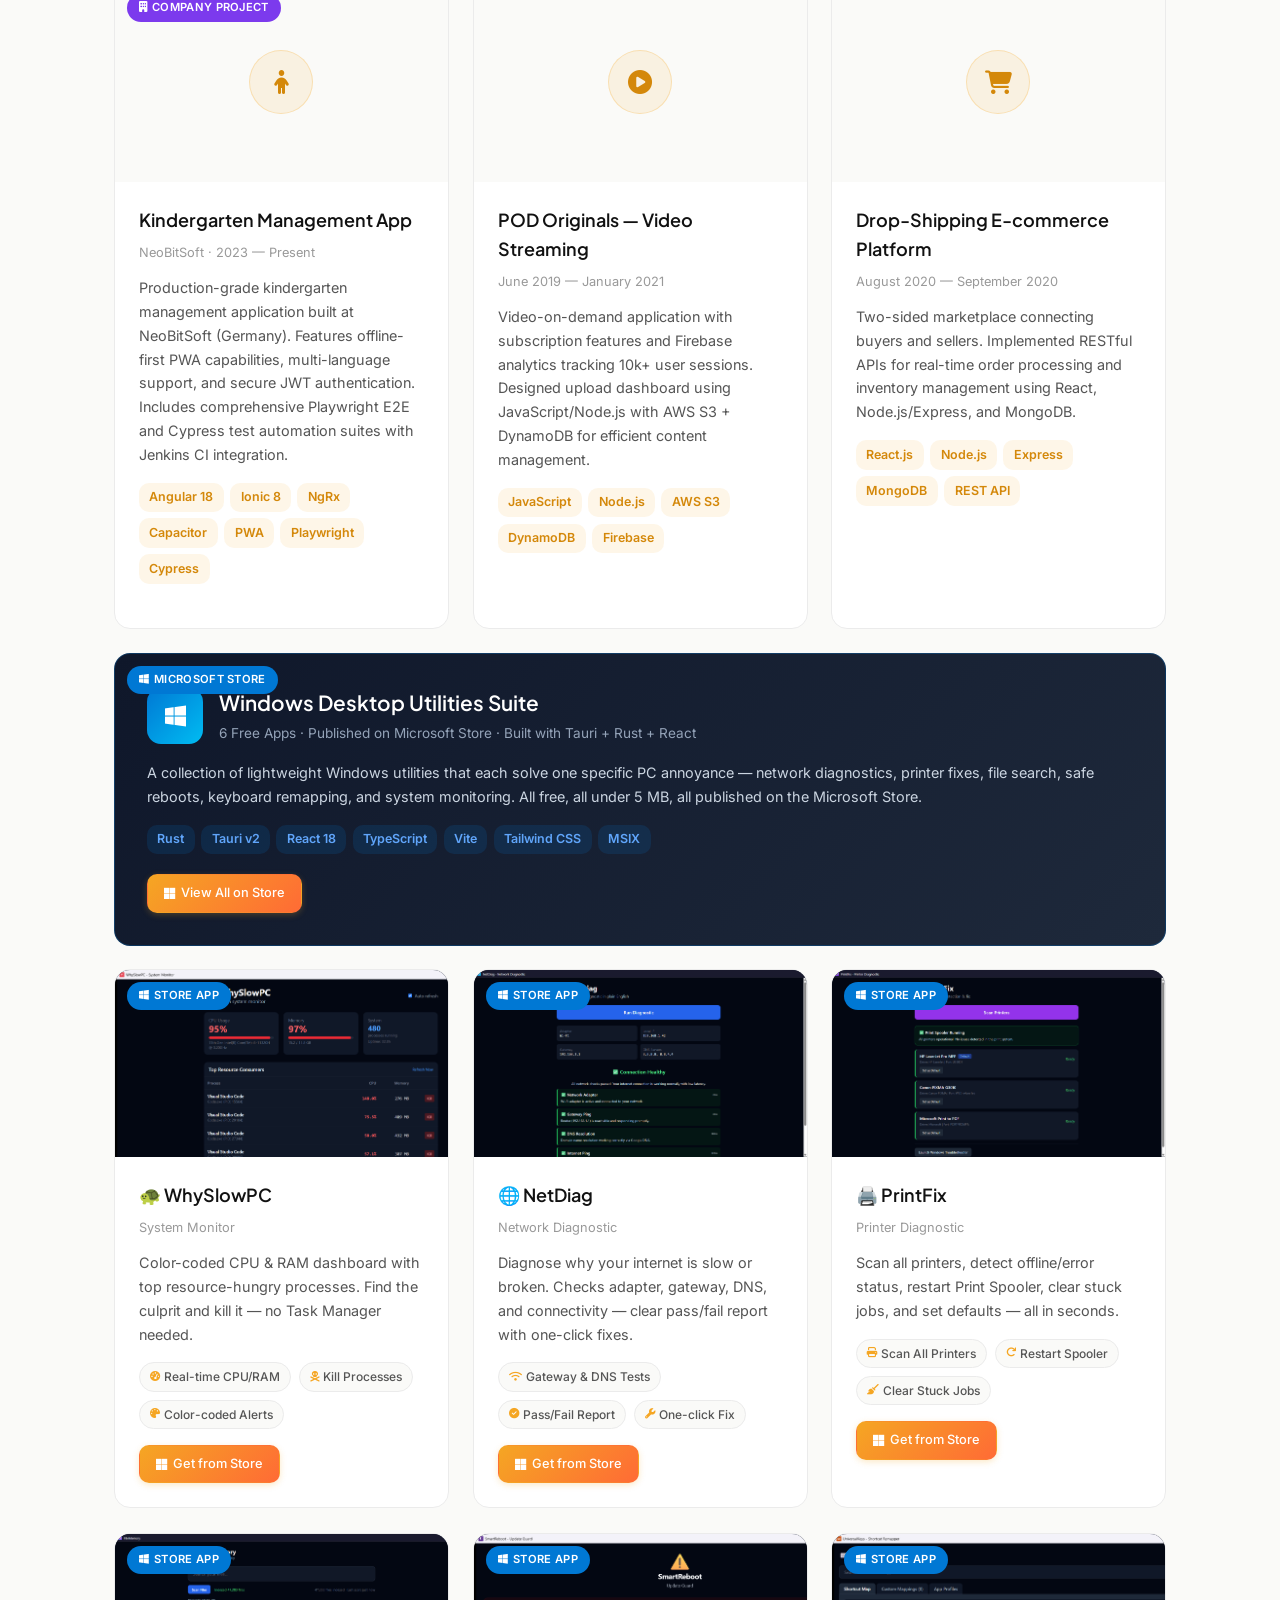
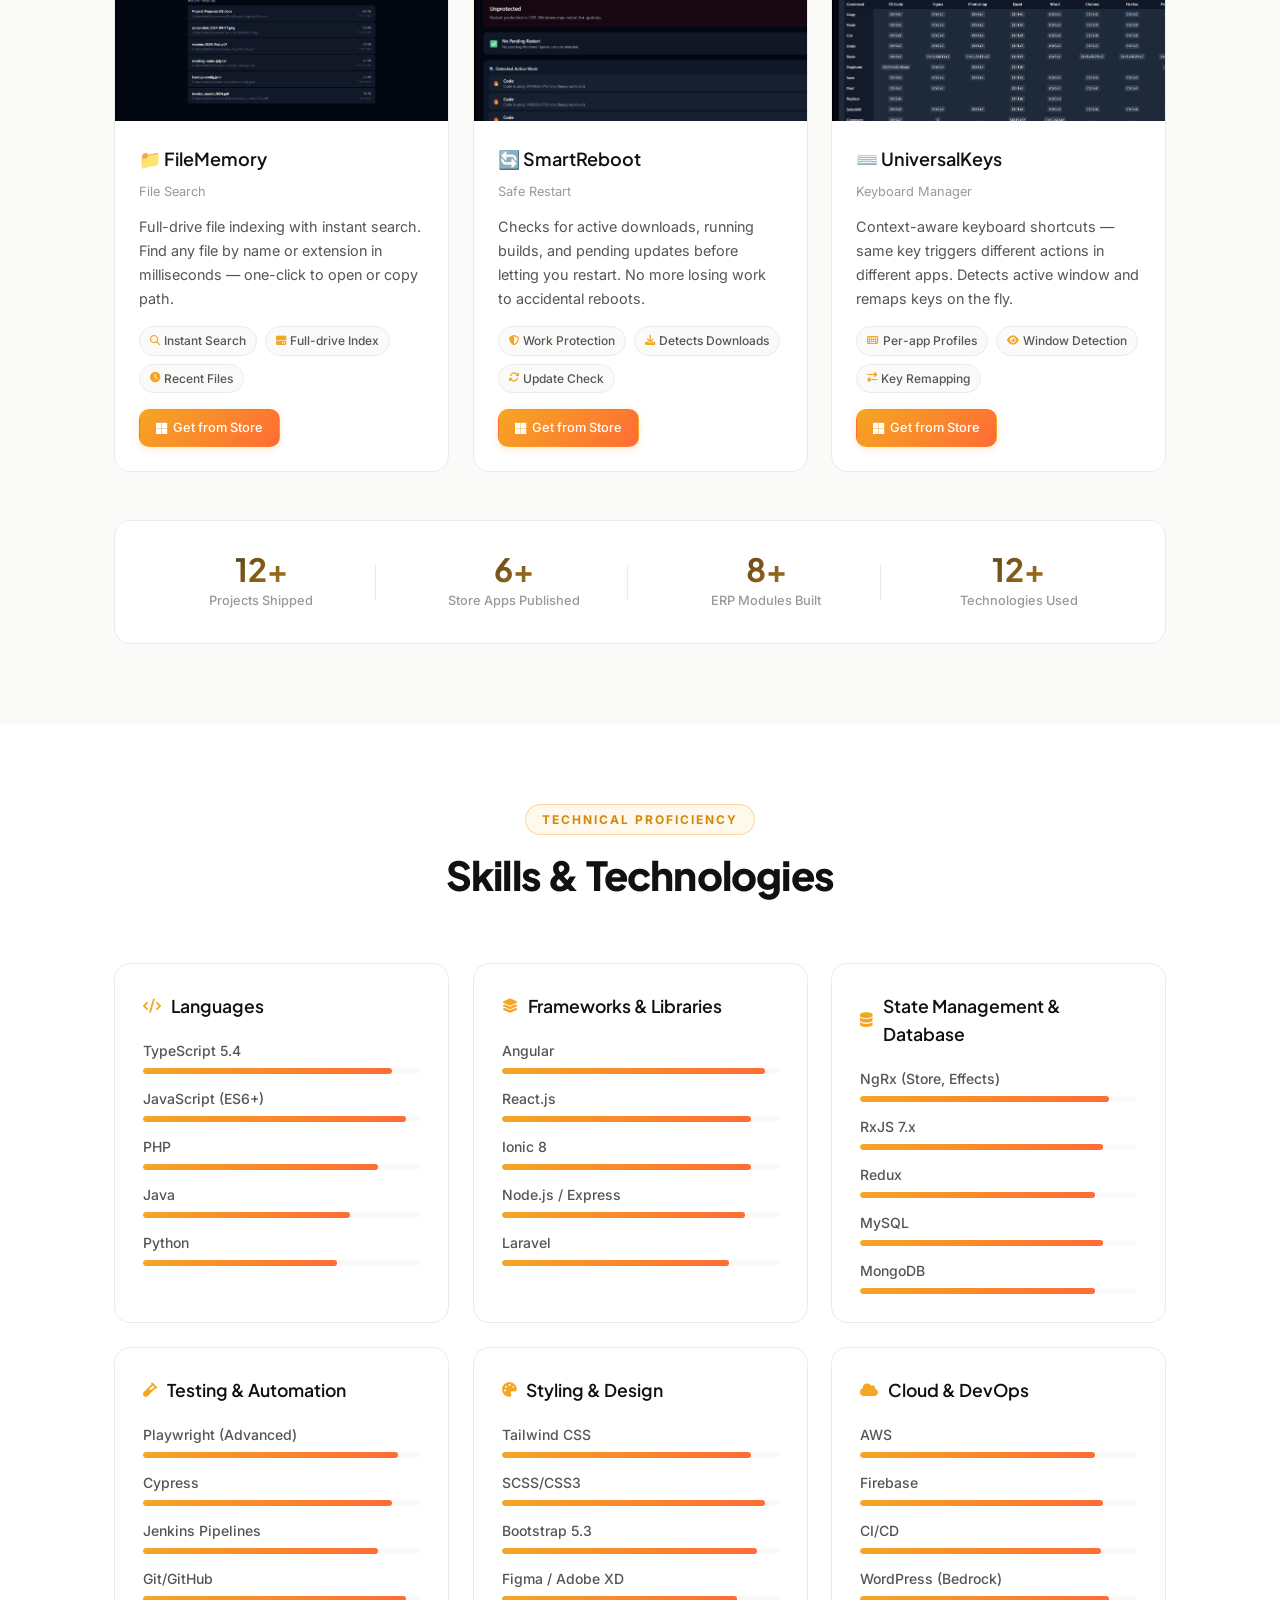
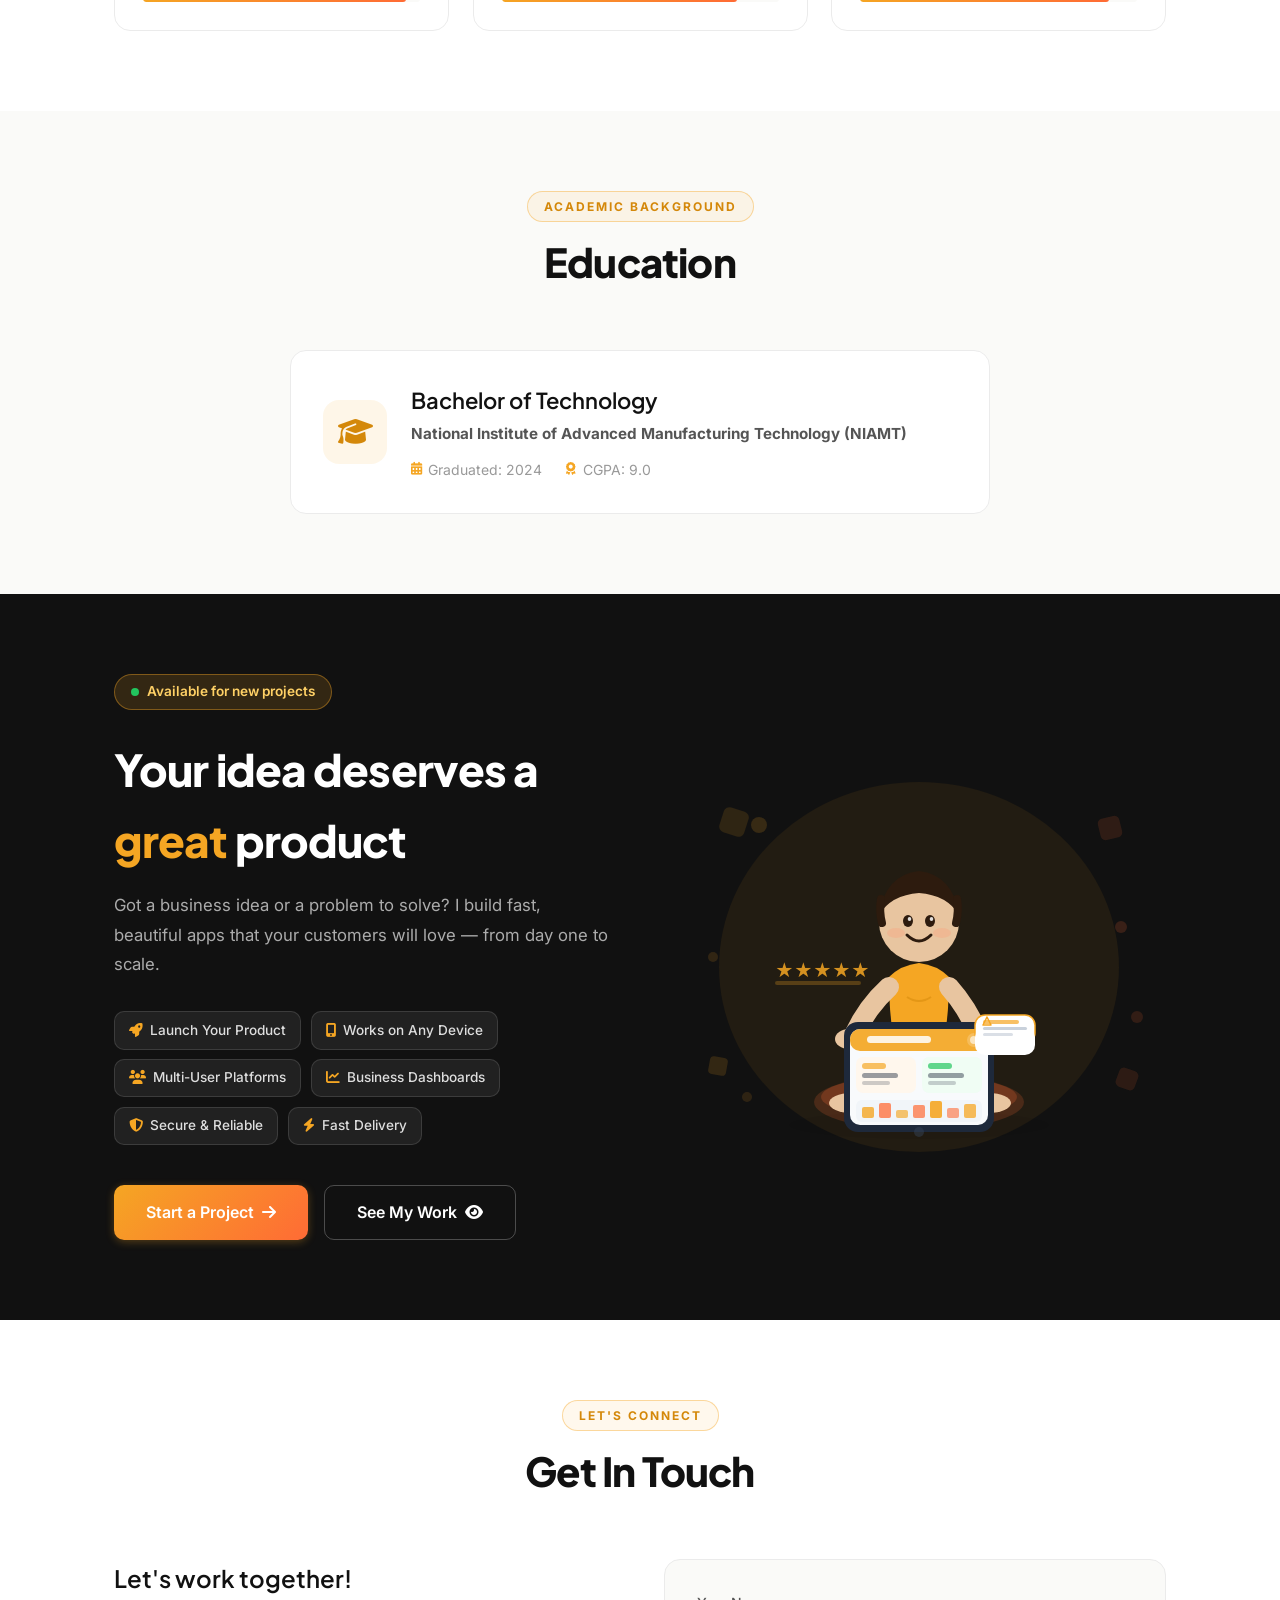
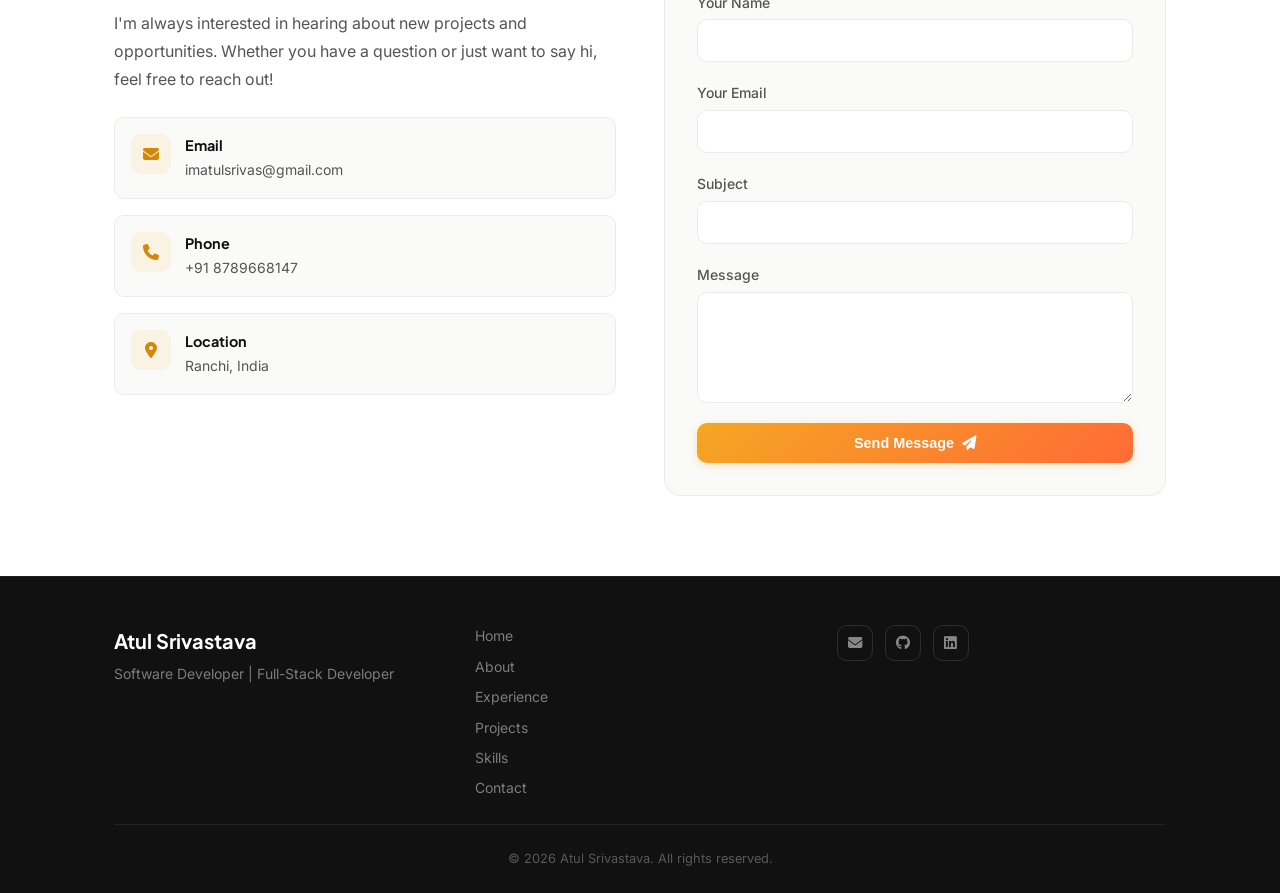
==== commit f6fbfac3: "fix: move Drop-Shipping card before MS Apps section" ====
--- a/index.html
+++ b/index.html
@@ -557,6 +557,34 @@
                     </div>
                 </div>
 
+                <!-- Project: Drop-Shipping E-commerce -->
+                <div class="project-card" data-scroll data-category="webapp">
+                    <div class="project-image">
+                        <div class="project-overlay">
+                            <div class="project-icon-wrapper">
+                                <i class="fas fa-shopping-cart"></i>
+                            </div>
+                        </div>
+                    </div>
+                    <div class="project-content">
+                        <div class="project-header">
+                            <h3 class="project-title">Drop-Shipping E-commerce Platform</h3>
+                            <span class="project-date">August 2020 — September 2020</span>
+                        </div>
+                        <p class="project-description">
+                            Two-sided marketplace connecting buyers and sellers. Implemented RESTful APIs for real-time 
+                            order processing and inventory management using React, Node.js/Express, and MongoDB.
+                        </p>
+                        <div class="project-tech">
+                            <span class="tech-tag">React.js</span>
+                            <span class="tech-tag">Node.js</span>
+                            <span class="tech-tag">Express</span>
+                            <span class="tech-tag">MongoDB</span>
+                            <span class="tech-tag">REST API</span>
+                        </div>
+                    </div>
+                </div>
+
                 <!-- ============================================= -->
                 <!-- Microsoft Store Apps — Desktop Utilities Suite -->
                 <!-- ============================================= -->
@@ -815,33 +843,6 @@
                     </div>
                 </div>
 
-                <!-- Project: Drop-Shipping E-commerce -->
-                <div class="project-card" data-scroll data-category="webapp">
-                    <div class="project-image">
-                        <div class="project-overlay">
-                            <div class="project-icon-wrapper">
-                                <i class="fas fa-shopping-cart"></i>
-                            </div>
-                        </div>
-                    </div>
-                    <div class="project-content">
-                        <div class="project-header">
-                            <h3 class="project-title">Drop-Shipping E-commerce Platform</h3>
-                            <span class="project-date">August 2020 — September 2020</span>
-                        </div>
-                        <p class="project-description">
-                            Two-sided marketplace connecting buyers and sellers. Implemented RESTful APIs for real-time 
-                            order processing and inventory management using React, Node.js/Express, and MongoDB.
-                        </p>
-                        <div class="project-tech">
-                            <span class="tech-tag">React.js</span>
-                            <span class="tech-tag">Node.js</span>
-                            <span class="tech-tag">Express</span>
-                            <span class="tech-tag">MongoDB</span>
-                            <span class="tech-tag">REST API</span>
-                        </div>
-                    </div>
-                </div>
             </div>
 
             <!-- Project Stats Bar -->
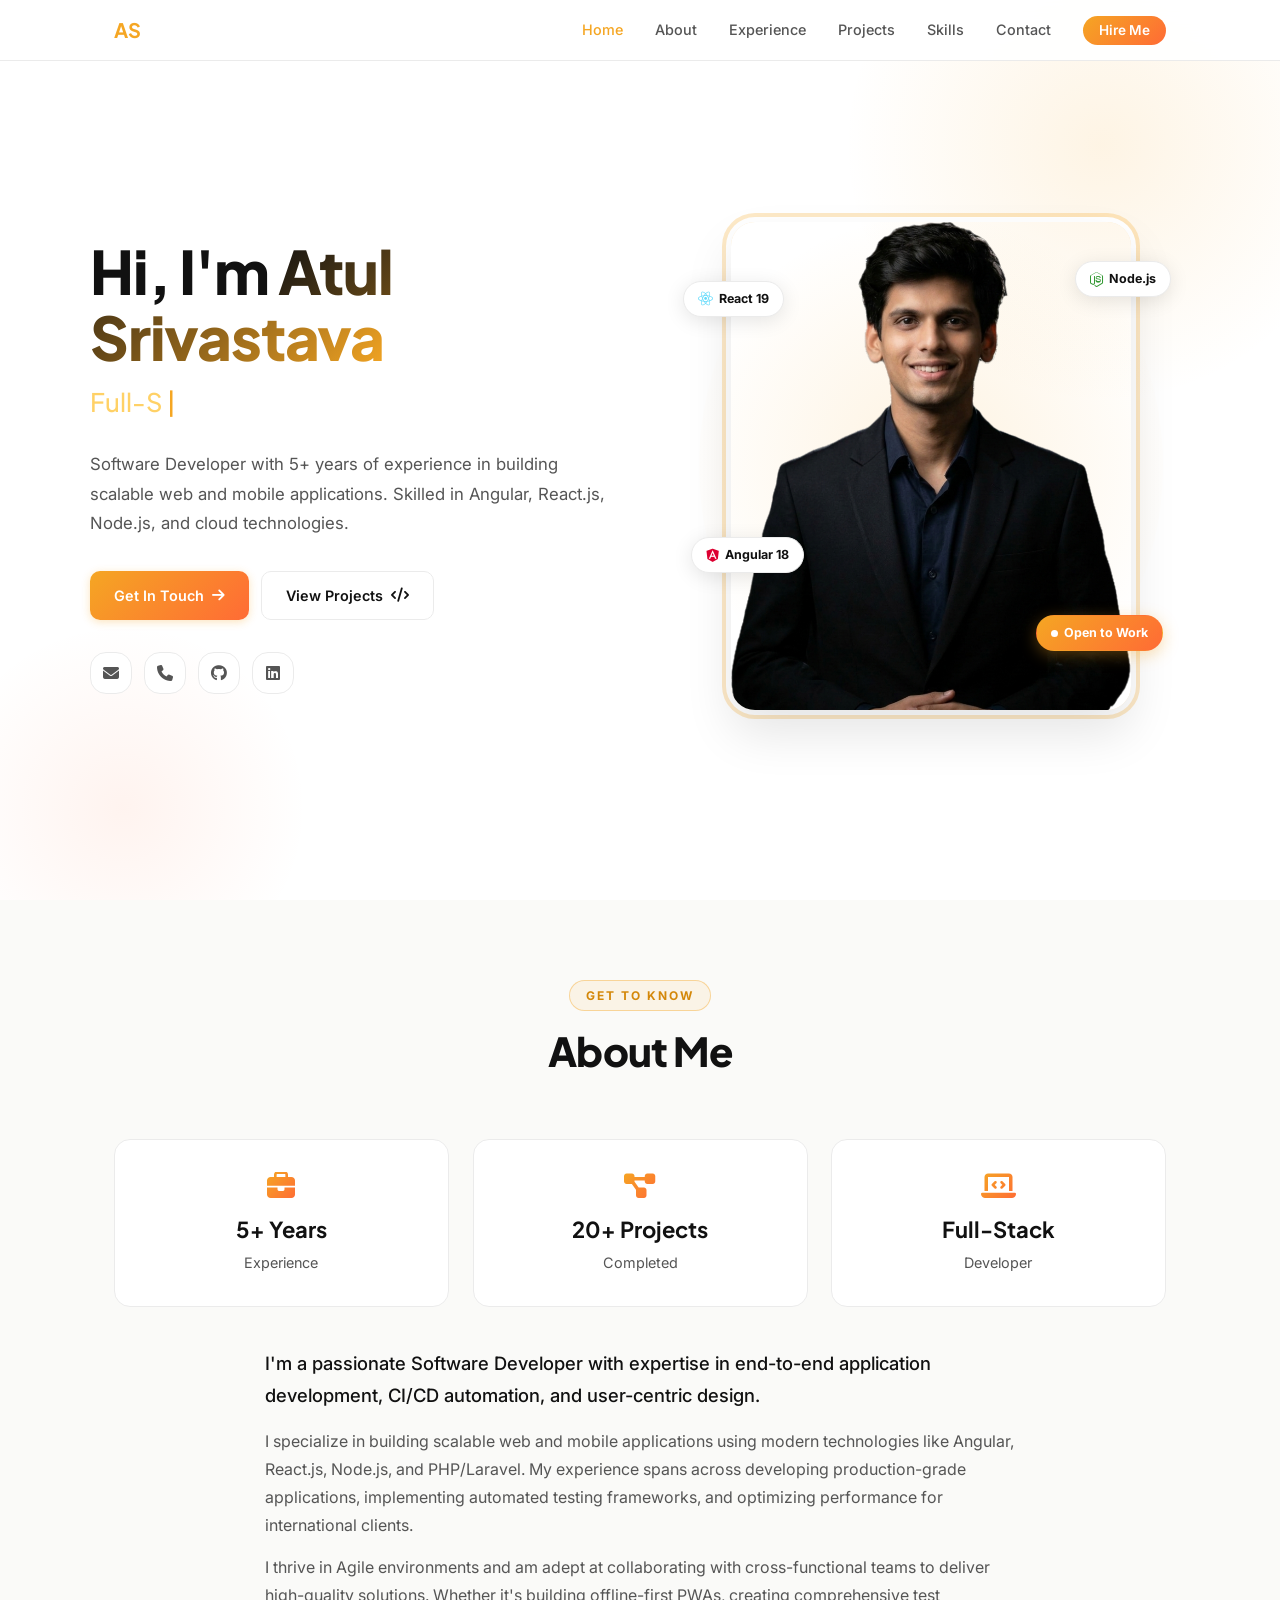
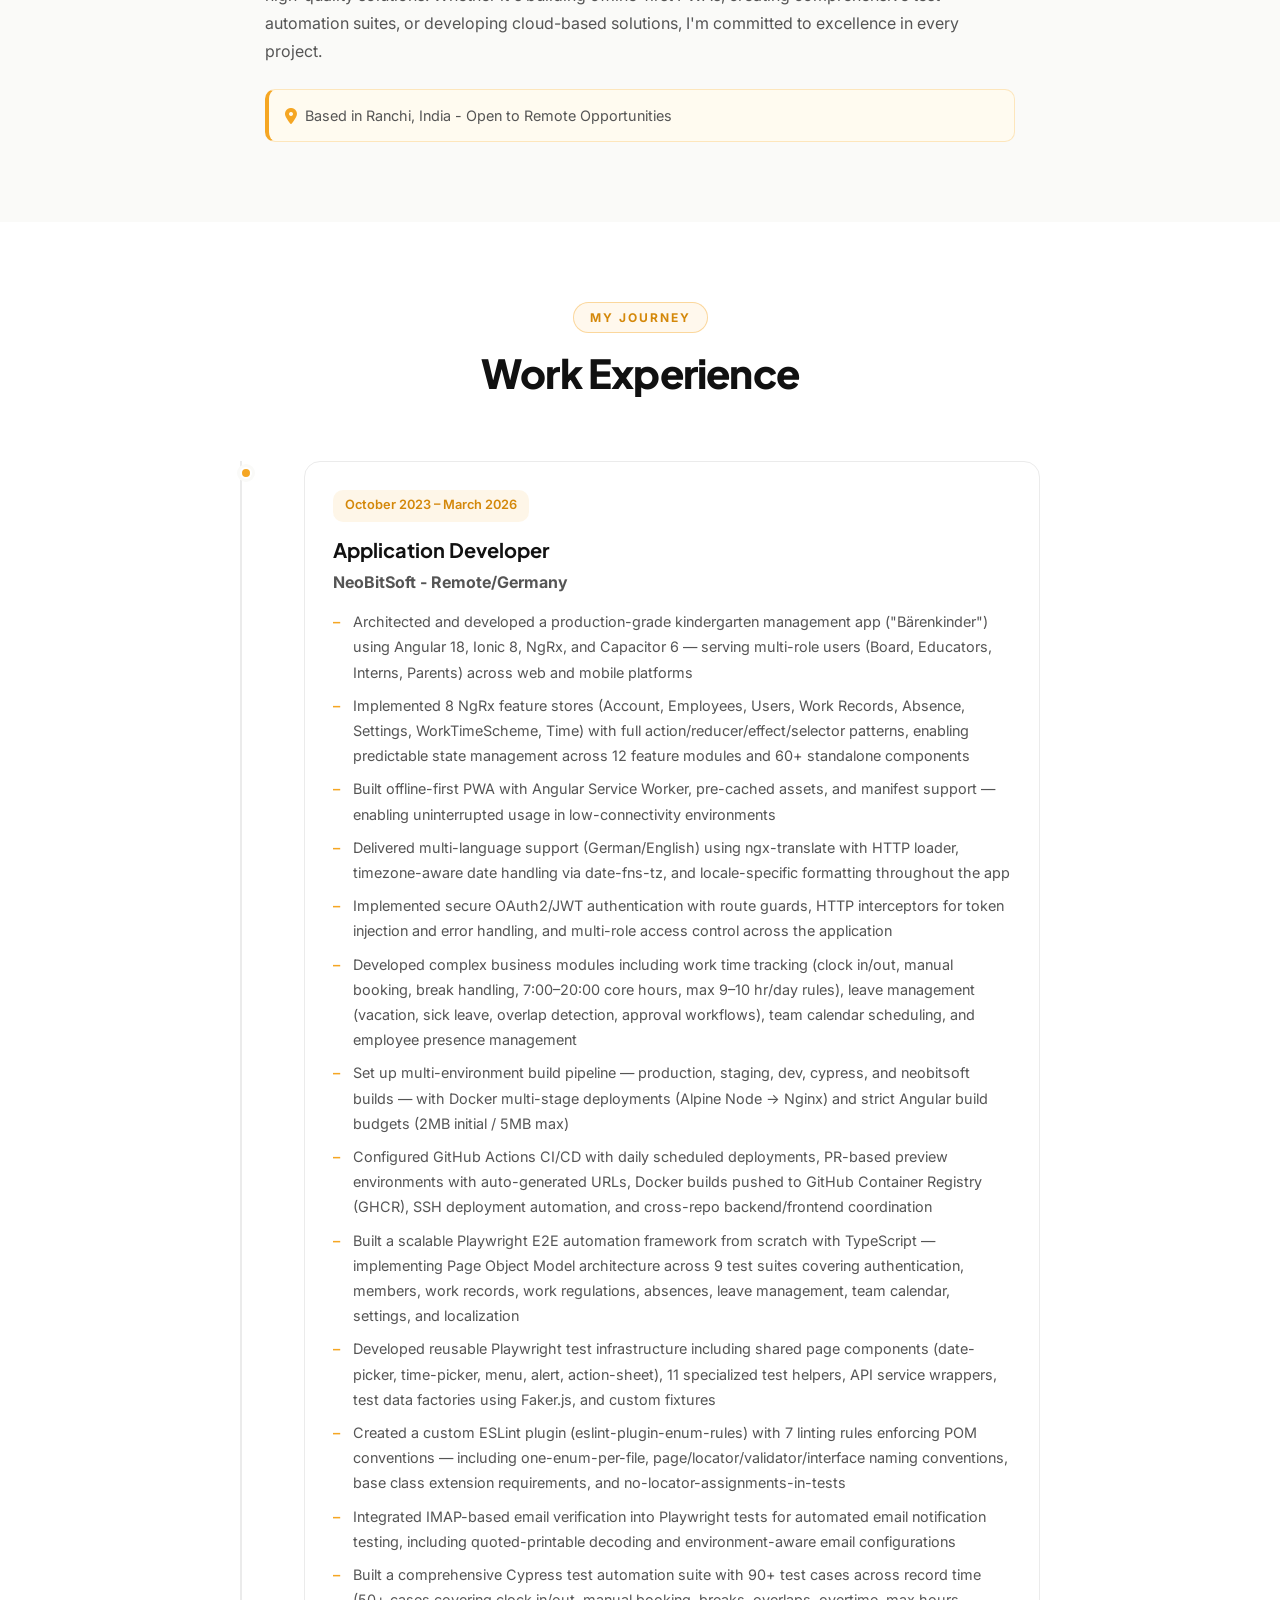
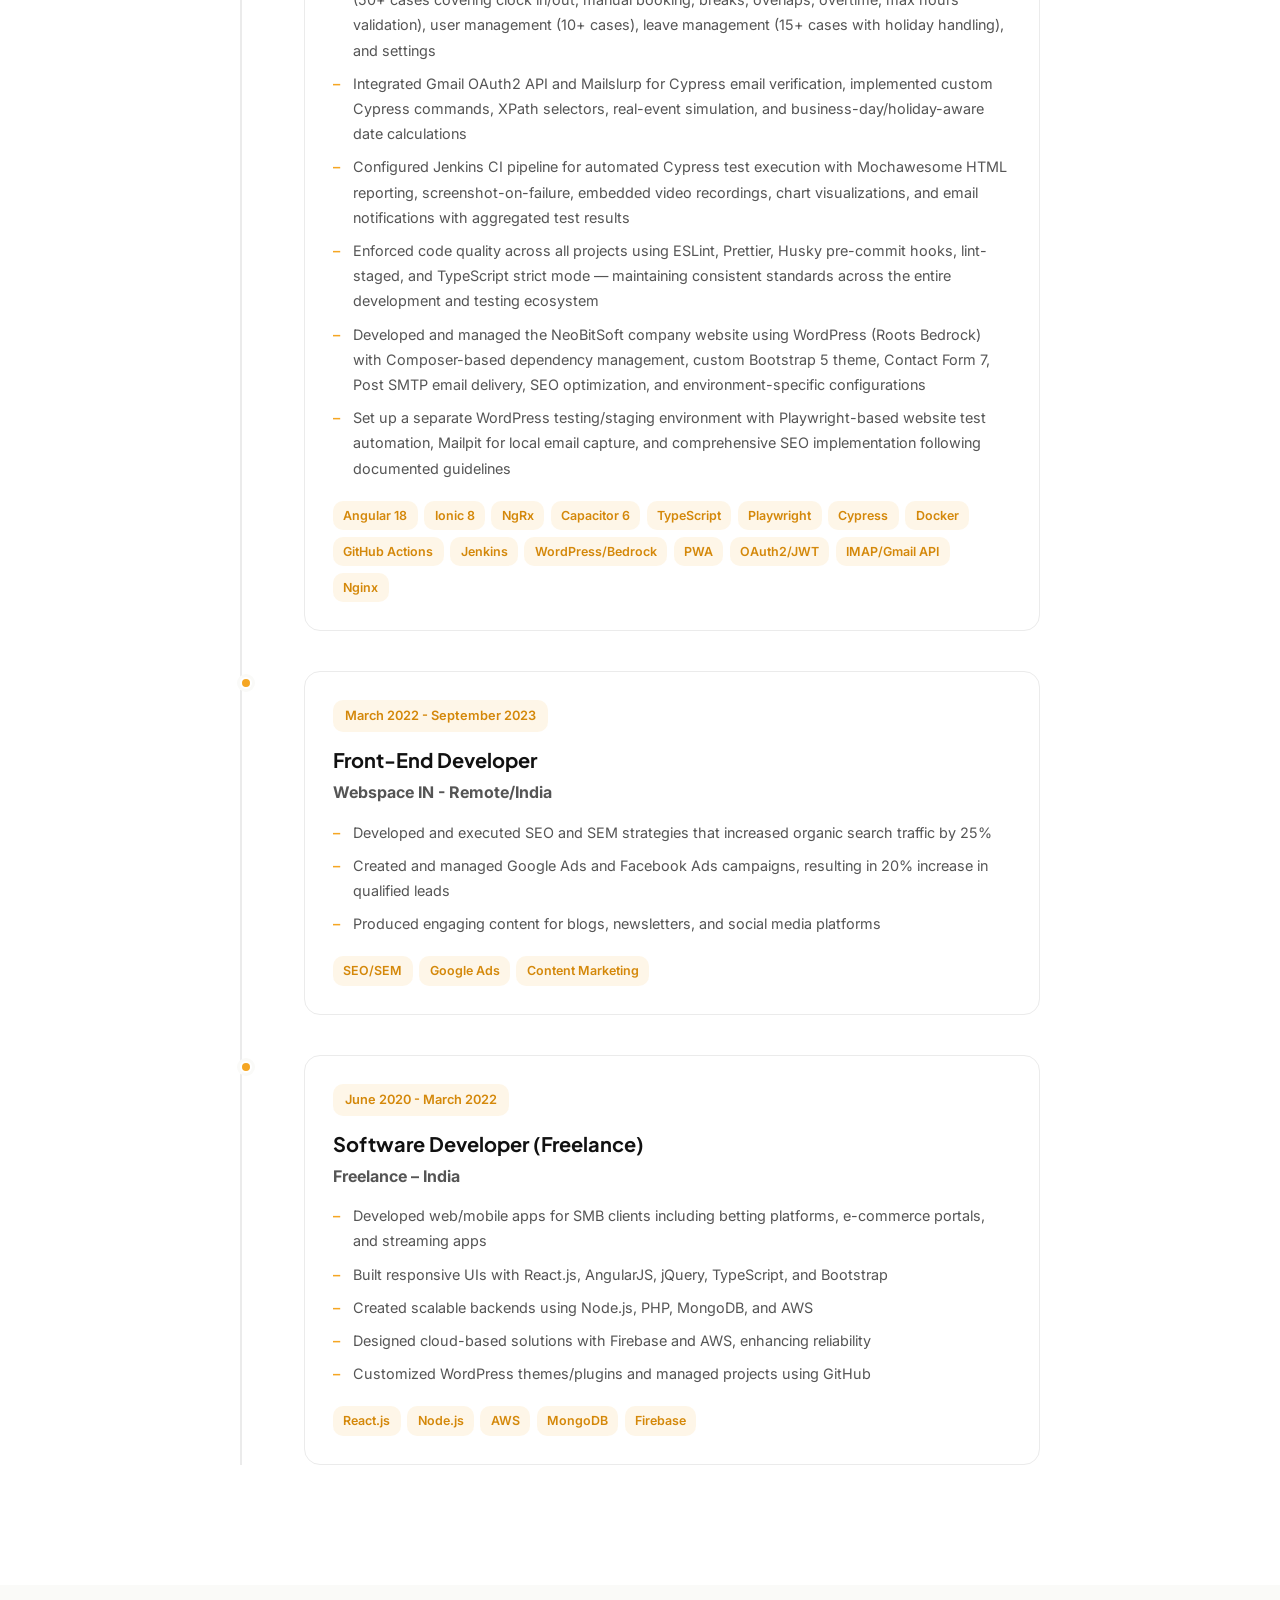
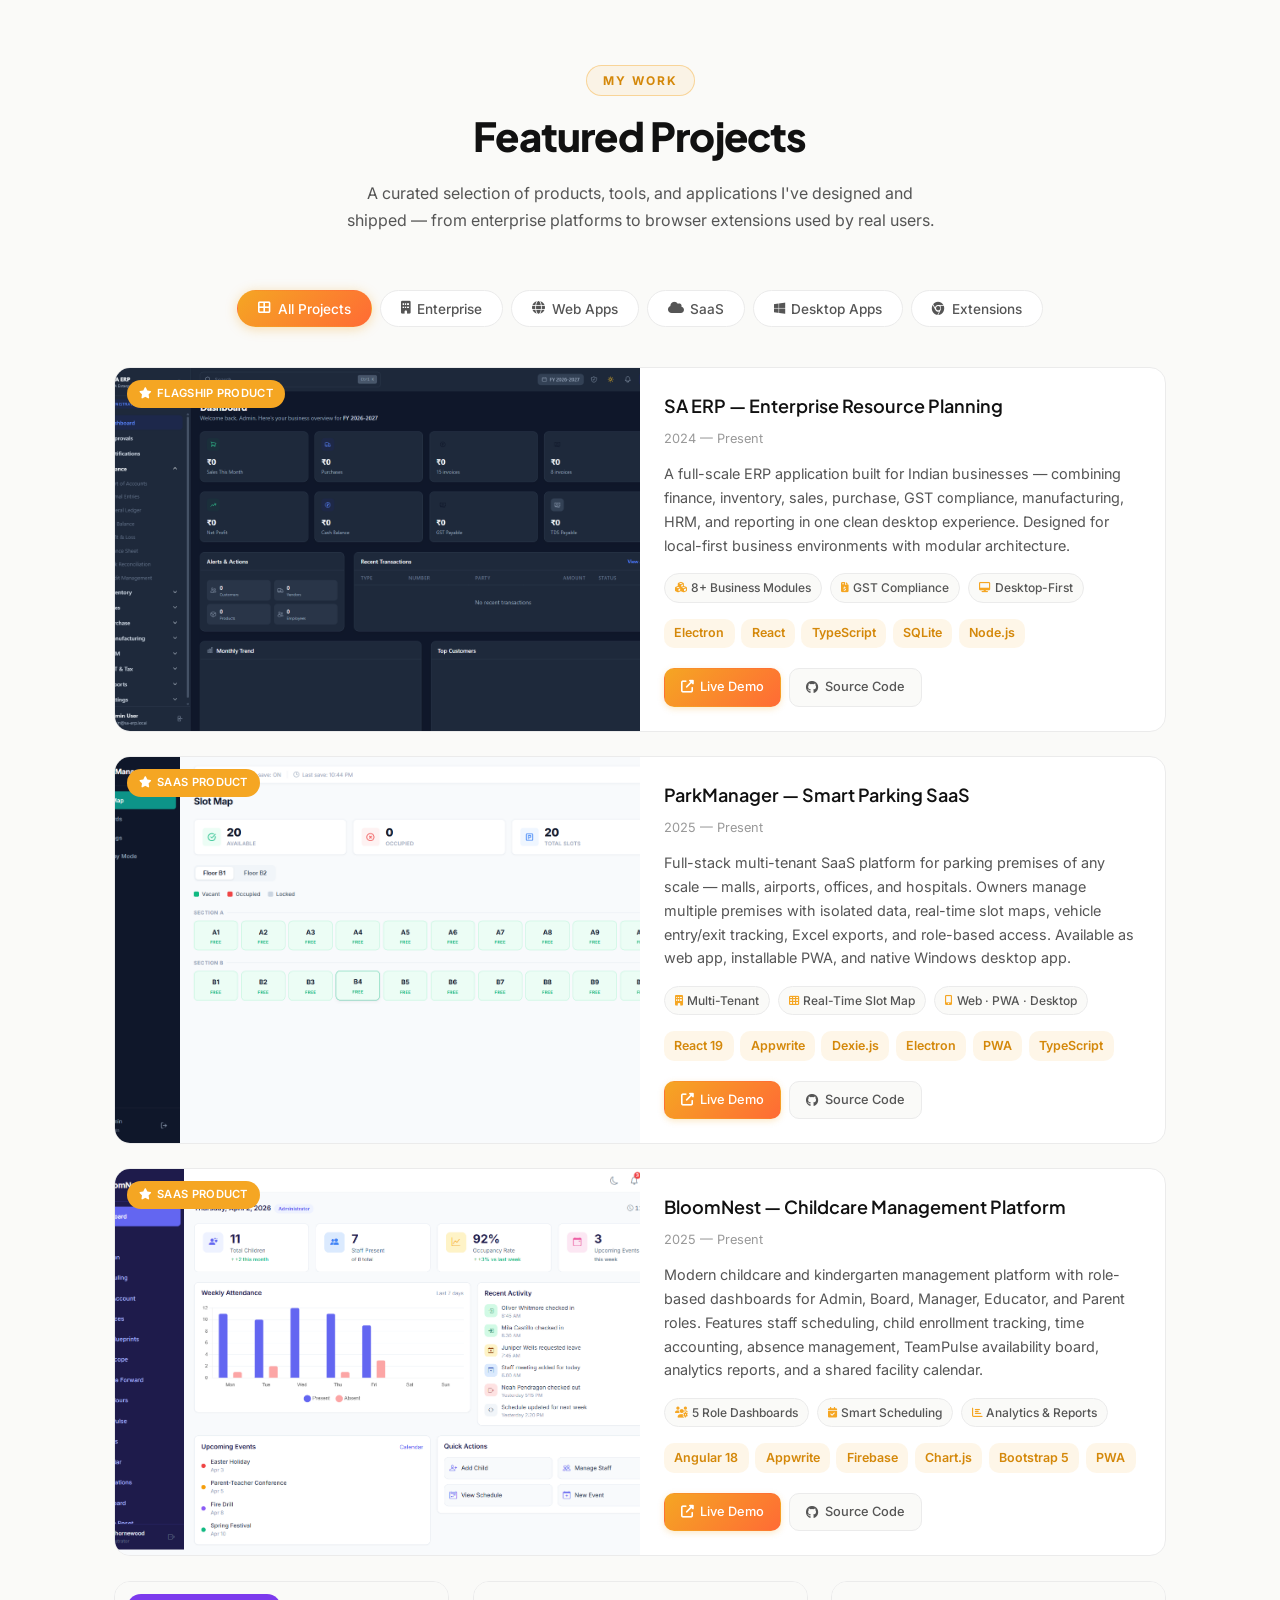
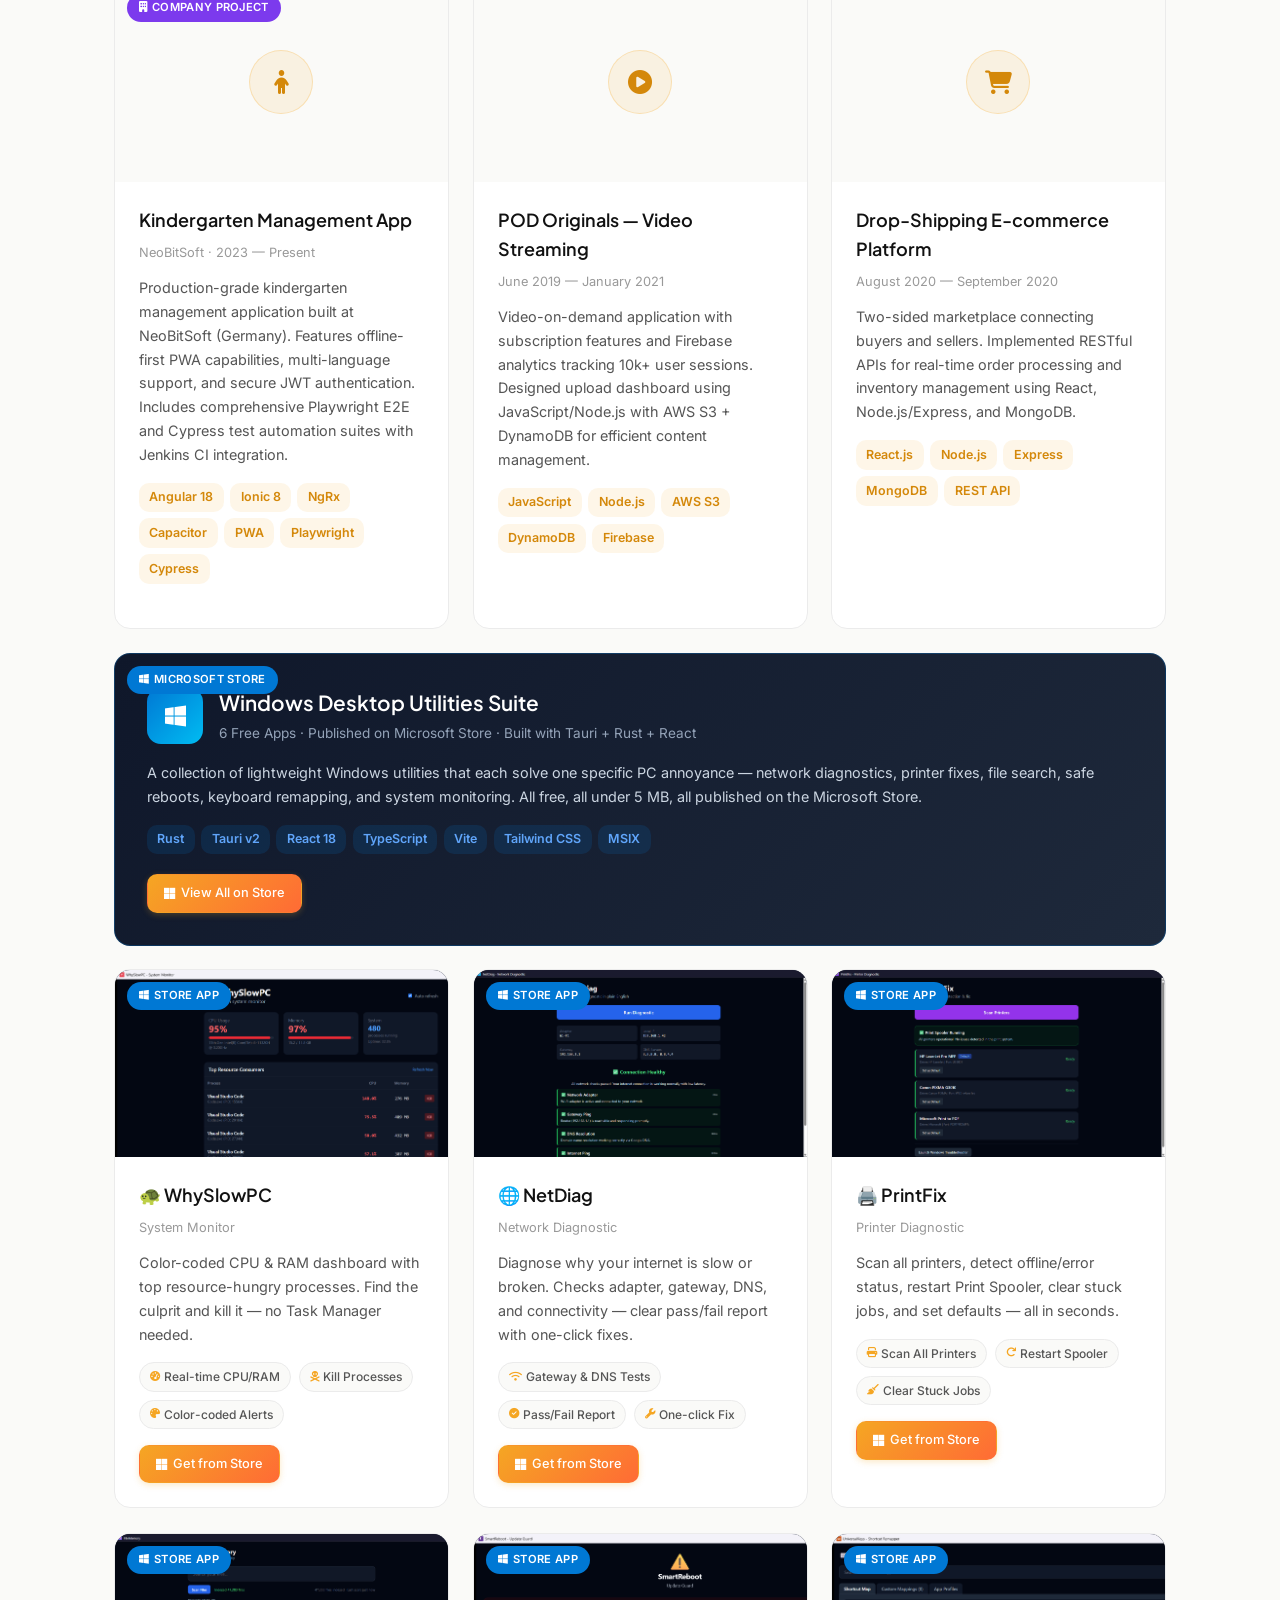
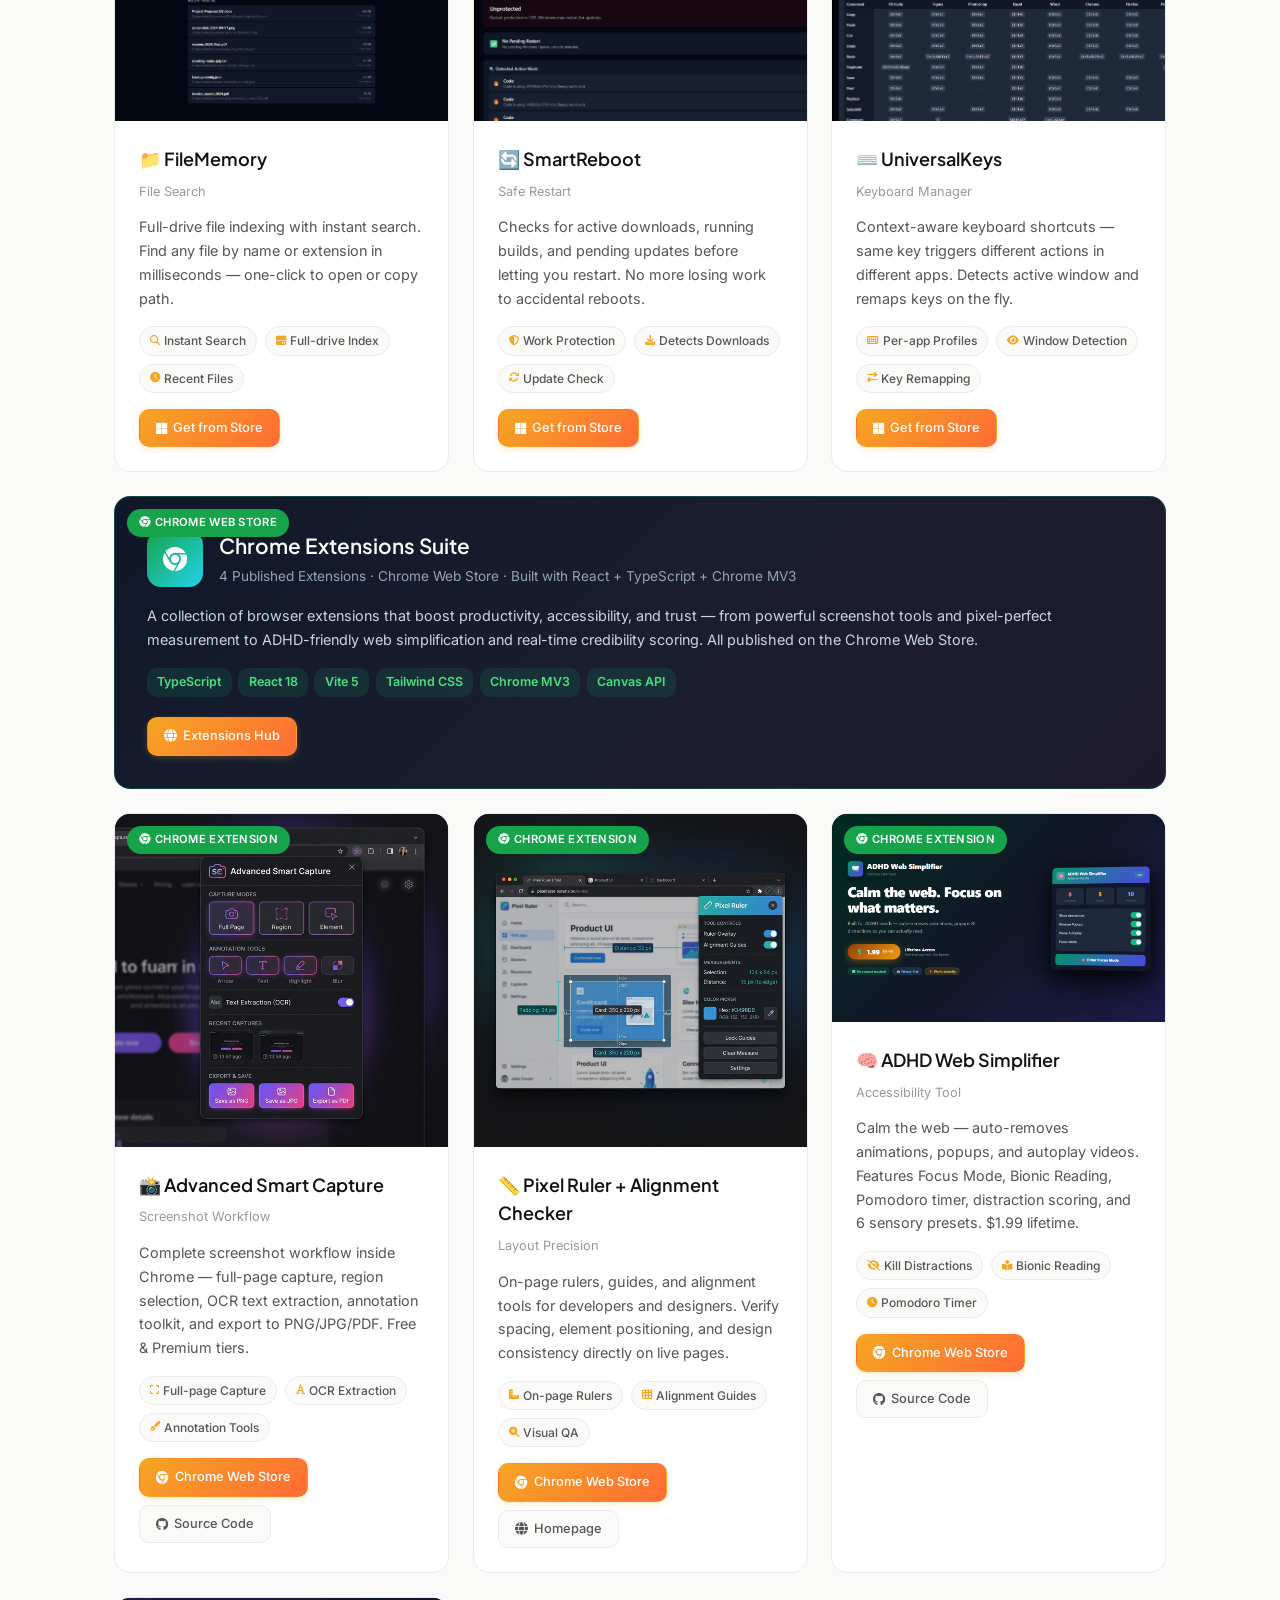
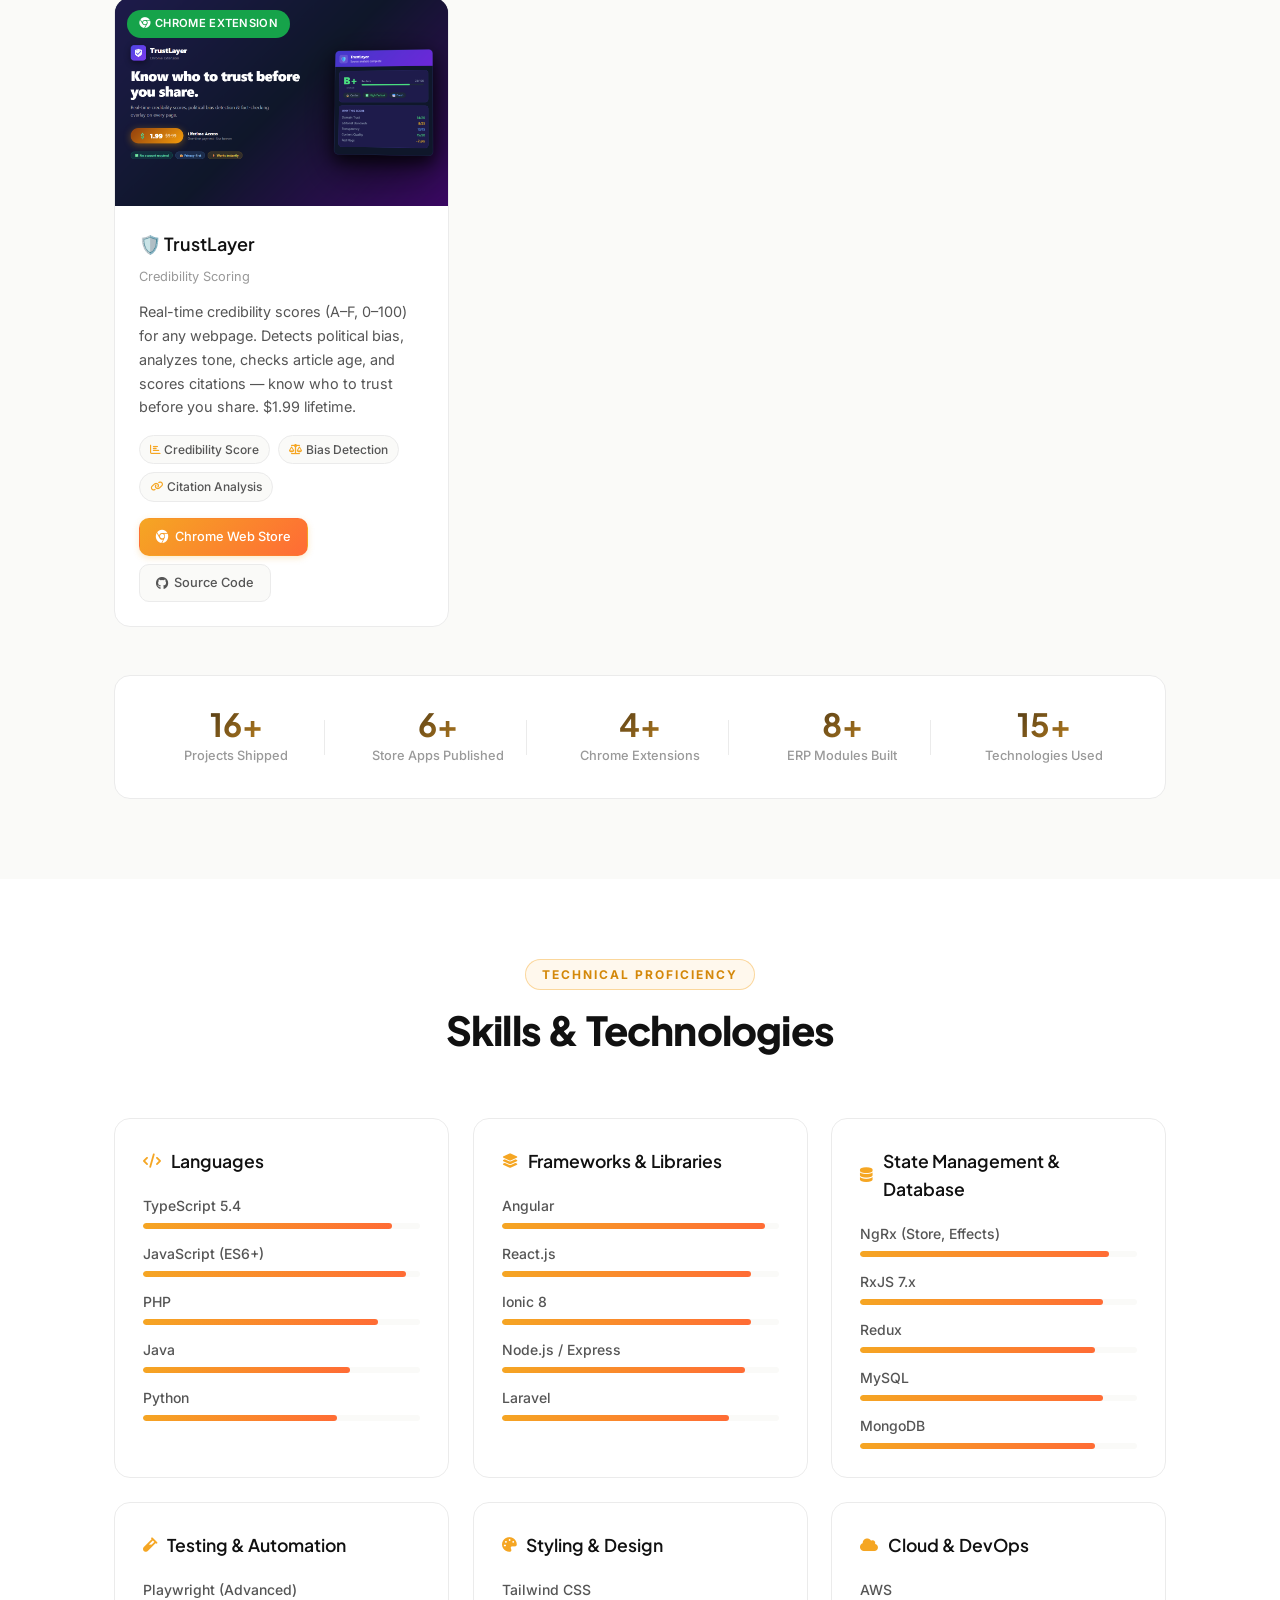
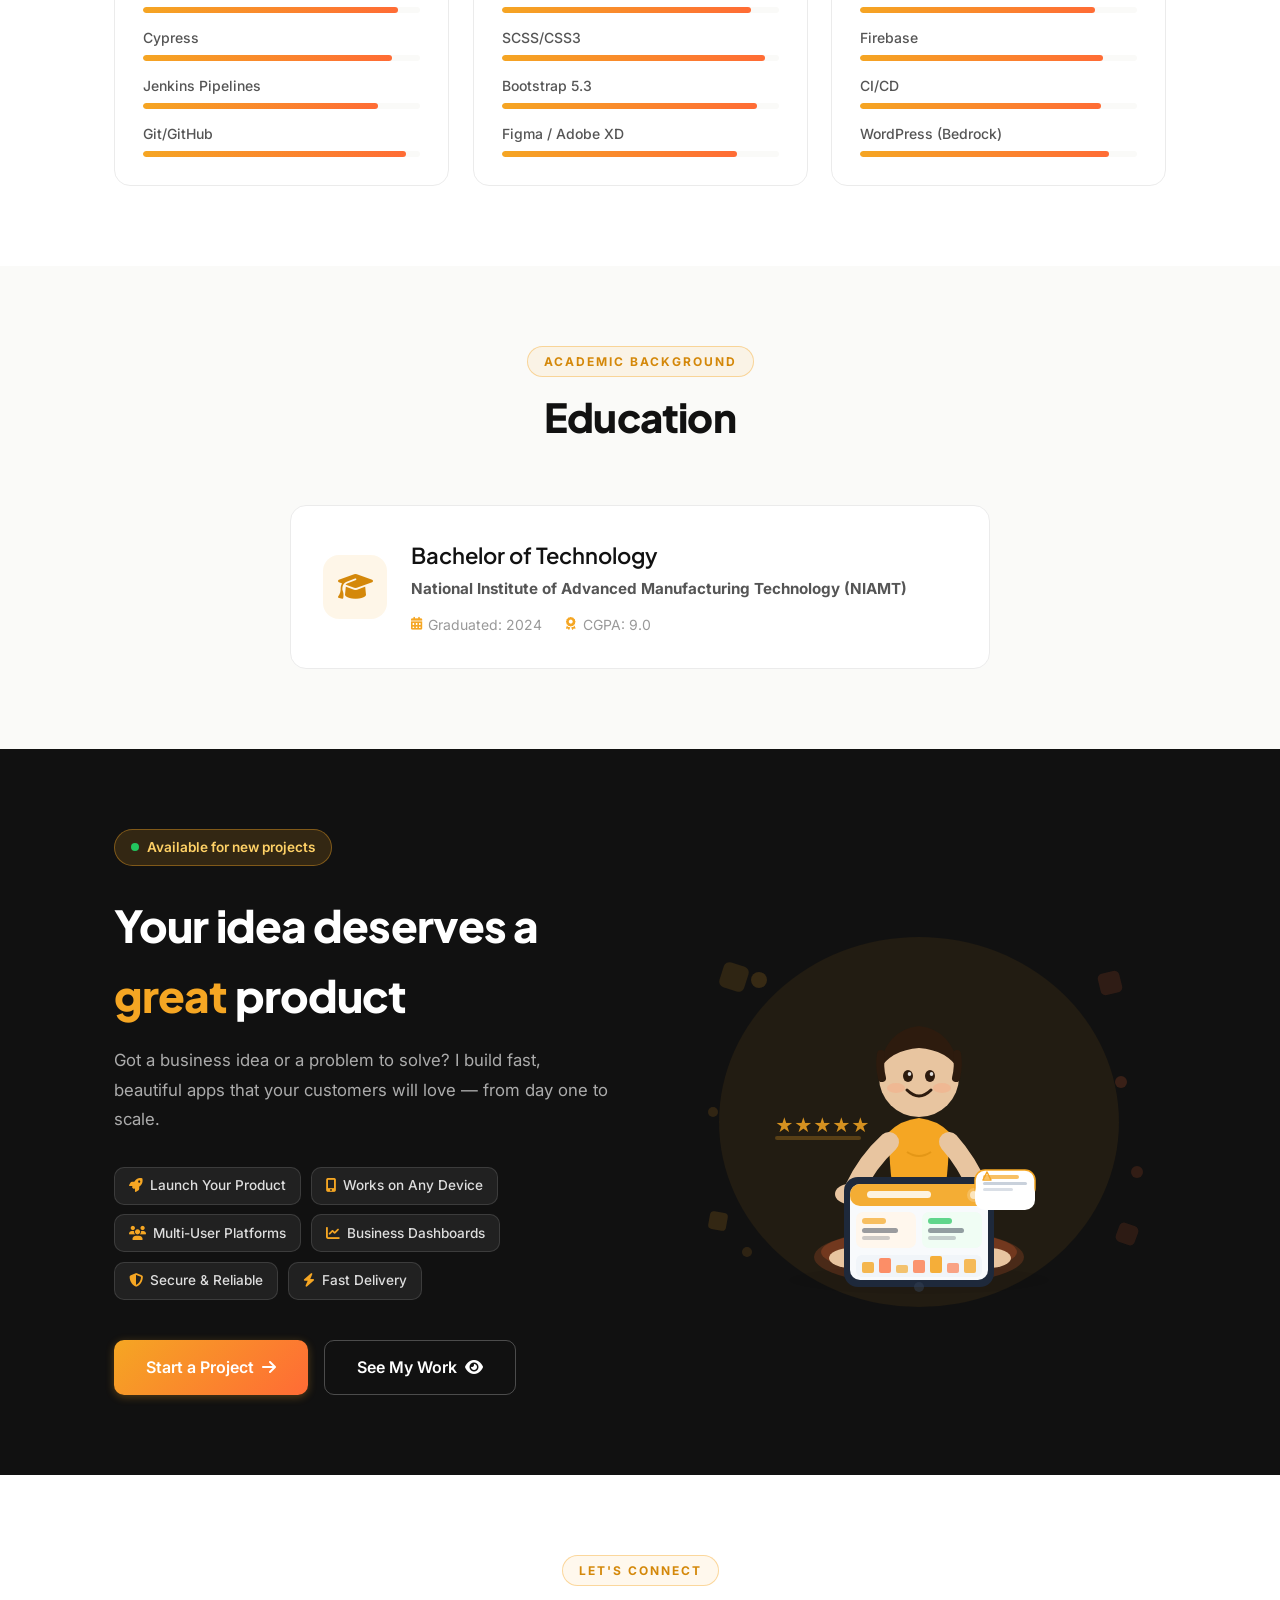
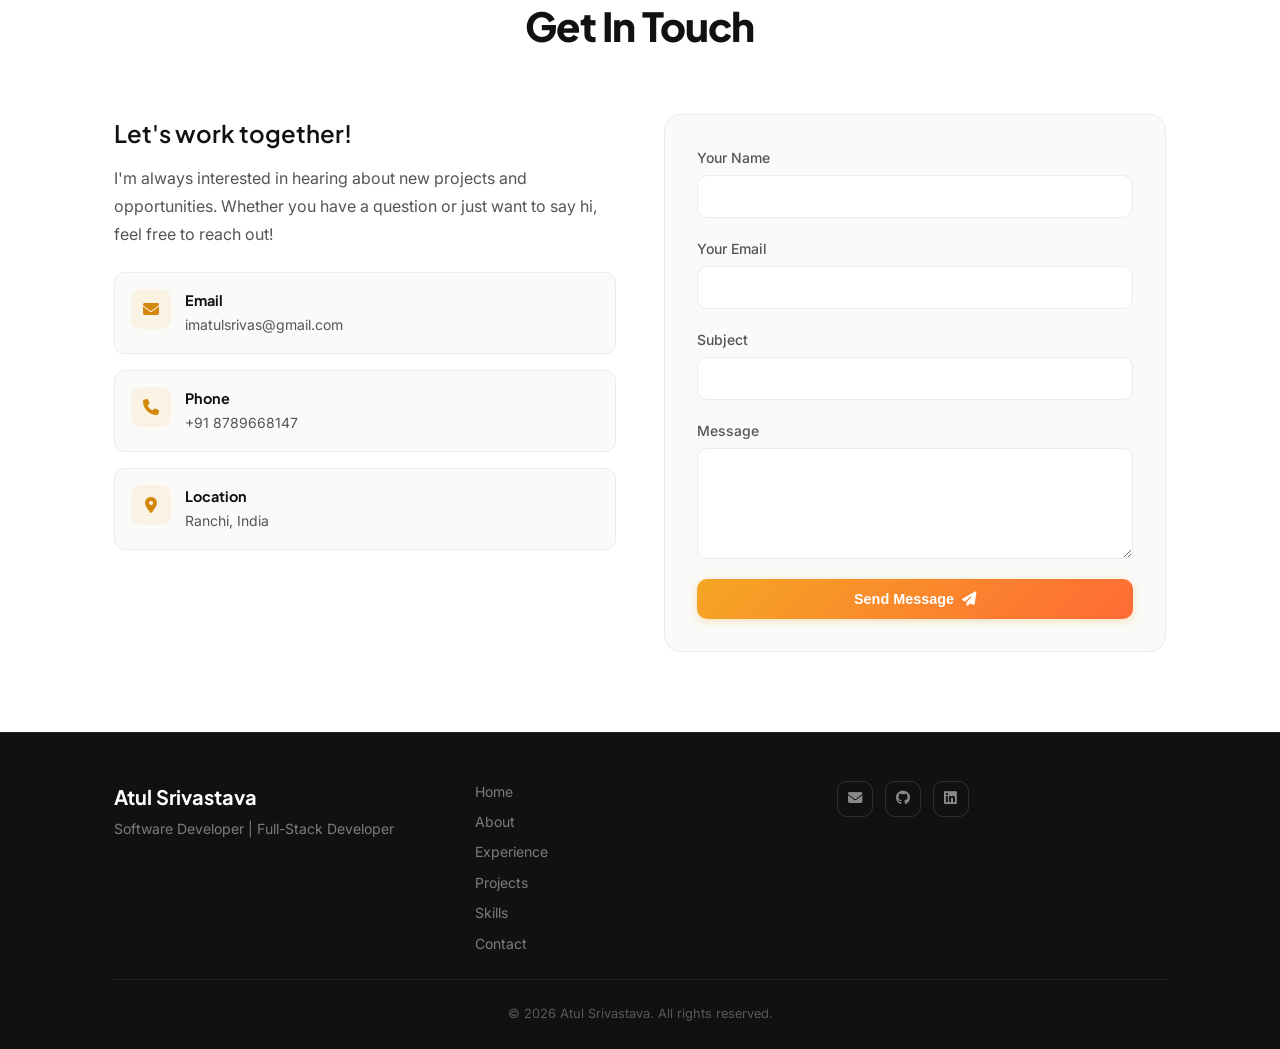
==== commit c64d2927: "feat: add Chrome Extensions section with 4 published extensions - Added Extensions filter tab with C" ====
--- a/index.html
+++ b/index.html
@@ -312,6 +312,10 @@
                     <i class="fab fa-windows"></i>
                     <span>Desktop Apps</span>
                 </button>
+                <button class="filter-btn" data-filter="extension">
+                    <i class="fab fa-chrome"></i>
+                    <span>Extensions</span>
+                </button>
 
             </div>
 
@@ -843,12 +847,214 @@
                     </div>
                 </div>
 
+                <!-- ============================================= -->
+                <!-- Chrome Extensions — Browser Productivity Suite -->
+                <!-- ============================================= -->
+
+                <!-- Chrome Extensions Showcase Banner -->
+                <div class="project-card project-card-extensions-banner" data-scroll data-category="extension">
+                    <div class="project-badge extension-badge">
+                        <i class="fab fa-chrome"></i> Chrome Web Store
+                    </div>
+                    <div class="project-content extensions-banner-content">
+                        <div class="extensions-banner-header">
+                            <div class="extensions-banner-icon">
+                                <i class="fab fa-chrome"></i>
+                            </div>
+                            <div>
+                                <h3 class="project-title">Chrome Extensions Suite</h3>
+                                <p class="extensions-banner-subtitle">4 Published Extensions · Chrome Web Store · Built with React + TypeScript + Chrome MV3</p>
+                            </div>
+                        </div>
+                        <p class="project-description">
+                            A collection of browser extensions that boost productivity, accessibility, and trust — 
+                            from powerful screenshot tools and pixel-perfect measurement to ADHD-friendly web simplification 
+                            and real-time credibility scoring. All published on the Chrome Web Store.
+                        </p>
+                        <div class="project-tech">
+                            <span class="tech-tag">TypeScript</span>
+                            <span class="tech-tag">React 18</span>
+                            <span class="tech-tag">Vite 5</span>
+                            <span class="tech-tag">Tailwind CSS</span>
+                            <span class="tech-tag">Chrome MV3</span>
+                            <span class="tech-tag">Canvas API</span>
+                        </div>
+                        <div class="project-links">
+                            <a href="https://as-extensions.netlify.app" target="_blank" class="project-link project-link-primary">
+                                <i class="fas fa-globe"></i>
+                                <span>Extensions Hub</span>
+                            </a>
+                        </div>
+                    </div>
+                </div>
+
+                <!-- Extension: Advanced Smart Capture -->
+                <div class="project-card ext-card" data-scroll data-category="extension">
+                    <div class="project-badge extension-badge">
+                        <i class="fab fa-chrome"></i> Chrome Extension
+                    </div>
+                    <div class="project-image project-image-real">
+                        <img src="assets/projects/smart-capture-hero.png" alt="Advanced Smart Capture" loading="lazy">
+                        <div class="project-image-overlay">
+                            <span class="project-status live">
+                                <span class="status-dot"></span> On Chrome Web Store
+                            </span>
+                        </div>
+                    </div>
+                    <div class="project-content">
+                        <div class="project-header">
+                            <h3 class="project-title">📸 Advanced Smart Capture</h3>
+                            <span class="project-date">Screenshot Workflow</span>
+                        </div>
+                        <p class="project-description">
+                            Complete screenshot workflow inside Chrome — full-page capture, region selection, 
+                            OCR text extraction, annotation toolkit, and export to PNG/JPG/PDF. Free &amp; Premium tiers.
+                        </p>
+                        <div class="project-highlights">
+                            <div class="highlight-item"><i class="fas fa-expand"></i><span>Full-page Capture</span></div>
+                            <div class="highlight-item"><i class="fas fa-font"></i><span>OCR Extraction</span></div>
+                            <div class="highlight-item"><i class="fas fa-pen-fancy"></i><span>Annotation Tools</span></div>
+                        </div>
+                        <div class="project-links">
+                            <a href="https://chromewebstore.google.com/detail/advanced-smart-capture/iepjkkadegefnikifdmppccceobbbeli" target="_blank" class="project-link project-link-primary">
+                                <i class="fab fa-chrome"></i>
+                                <span>Chrome Web Store</span>
+                            </a>
+                            <a href="https://github.com/atul0016/advanced-smart-capture" target="_blank" class="project-link">
+                                <i class="fab fa-github"></i>
+                                <span>Source Code</span>
+                            </a>
+                        </div>
+                    </div>
+                </div>
+
+                <!-- Extension: Pixel Ruler + Alignment Checker -->
+                <div class="project-card ext-card" data-scroll data-category="extension">
+                    <div class="project-badge extension-badge">
+                        <i class="fab fa-chrome"></i> Chrome Extension
+                    </div>
+                    <div class="project-image project-image-real">
+                        <img src="assets/projects/pixel-ruler-hero.png" alt="Pixel Ruler + Alignment Checker" loading="lazy">
+                        <div class="project-image-overlay">
+                            <span class="project-status live">
+                                <span class="status-dot"></span> On Chrome Web Store
+                            </span>
+                        </div>
+                    </div>
+                    <div class="project-content">
+                        <div class="project-header">
+                            <h3 class="project-title">📏 Pixel Ruler + Alignment Checker</h3>
+                            <span class="project-date">Layout Precision</span>
+                        </div>
+                        <p class="project-description">
+                            On-page rulers, guides, and alignment tools for developers and designers. 
+                            Verify spacing, element positioning, and design consistency directly on live pages.
+                        </p>
+                        <div class="project-highlights">
+                            <div class="highlight-item"><i class="fas fa-ruler-combined"></i><span>On-page Rulers</span></div>
+                            <div class="highlight-item"><i class="fas fa-th"></i><span>Alignment Guides</span></div>
+                            <div class="highlight-item"><i class="fas fa-search-plus"></i><span>Visual QA</span></div>
+                        </div>
+                        <div class="project-links">
+                            <a href="https://chromewebstore.google.com/detail/pixel-ruler-+-alignment-c/mlkckmpmigjabkmodhflghieipignmie" target="_blank" class="project-link project-link-primary">
+                                <i class="fab fa-chrome"></i>
+                                <span>Chrome Web Store</span>
+                            </a>
+                            <a href="https://atul0016.github.io/pixel-ruler-website/" target="_blank" class="project-link">
+                                <i class="fas fa-globe"></i>
+                                <span>Homepage</span>
+                            </a>
+                        </div>
+                    </div>
+                </div>
+
+                <!-- Extension: ADHD Web Simplifier -->
+                <div class="project-card ext-card" data-scroll data-category="extension">
+                    <div class="project-badge extension-badge">
+                        <i class="fab fa-chrome"></i> Chrome Extension
+                    </div>
+                    <div class="project-image project-image-real">
+                        <img src="assets/projects/adhd-simplifier-hero.png" alt="ADHD Web Simplifier" loading="lazy">
+                        <div class="project-image-overlay">
+                            <span class="project-status live">
+                                <span class="status-dot"></span> On Chrome Web Store
+                            </span>
+                        </div>
+                    </div>
+                    <div class="project-content">
+                        <div class="project-header">
+                            <h3 class="project-title">🧠 ADHD Web Simplifier</h3>
+                            <span class="project-date">Accessibility Tool</span>
+                        </div>
+                        <p class="project-description">
+                            Calm the web — auto-removes animations, popups, and autoplay videos. 
+                            Features Focus Mode, Bionic Reading, Pomodoro timer, distraction scoring, 
+                            and 6 sensory presets. $1.99 lifetime.
+                        </p>
+                        <div class="project-highlights">
+                            <div class="highlight-item"><i class="fas fa-eye-slash"></i><span>Kill Distractions</span></div>
+                            <div class="highlight-item"><i class="fas fa-book-reader"></i><span>Bionic Reading</span></div>
+                            <div class="highlight-item"><i class="fas fa-clock"></i><span>Pomodoro Timer</span></div>
+                        </div>
+                        <div class="project-links">
+                            <a href="https://chromewebstore.google.com/detail/ifgknolbbedckpkgpjldgcmphebagigb" target="_blank" class="project-link project-link-primary">
+                                <i class="fab fa-chrome"></i>
+                                <span>Chrome Web Store</span>
+                            </a>
+                            <a href="https://github.com/atul0016/chrome-extensions/tree/main/5-adhd-web-simplifier" target="_blank" class="project-link">
+                                <i class="fab fa-github"></i>
+                                <span>Source Code</span>
+                            </a>
+                        </div>
+                    </div>
+                </div>
+
+                <!-- Extension: TrustLayer -->
+                <div class="project-card ext-card" data-scroll data-category="extension">
+                    <div class="project-badge extension-badge">
+                        <i class="fab fa-chrome"></i> Chrome Extension
+                    </div>
+                    <div class="project-image project-image-real">
+                        <img src="assets/projects/trustlayer-hero.png" alt="TrustLayer Credibility Scoring" loading="lazy">
+                        <div class="project-image-overlay">
+                            <span class="project-status live">
+                                <span class="status-dot"></span> On Chrome Web Store
+                            </span>
+                        </div>
+                    </div>
+                    <div class="project-content">
+                        <div class="project-header">
+                            <h3 class="project-title">🛡️ TrustLayer</h3>
+                            <span class="project-date">Credibility Scoring</span>
+                        </div>
+                        <p class="project-description">
+                            Real-time credibility scores (A–F, 0–100) for any webpage. Detects political bias, 
+                            analyzes tone, checks article age, and scores citations — know who to trust before you share. $1.99 lifetime.
+                        </p>
+                        <div class="project-highlights">
+                            <div class="highlight-item"><i class="fas fa-chart-bar"></i><span>Credibility Score</span></div>
+                            <div class="highlight-item"><i class="fas fa-balance-scale"></i><span>Bias Detection</span></div>
+                            <div class="highlight-item"><i class="fas fa-link"></i><span>Citation Analysis</span></div>
+                        </div>
+                        <div class="project-links">
+                            <a href="https://chromewebstore.google.com/detail/dmbmfdgapnbdmfkkpddgkmhemppbobko" target="_blank" class="project-link project-link-primary">
+                                <i class="fab fa-chrome"></i>
+                                <span>Chrome Web Store</span>
+                            </a>
+                            <a href="https://github.com/atul0016/chrome-extensions/tree/main/15-trust-layer" target="_blank" class="project-link">
+                                <i class="fab fa-github"></i>
+                                <span>Source Code</span>
+                            </a>
+                        </div>
+                    </div>
+                </div>
+
             </div>
 
             <!-- Project Stats Bar -->
             <div class="project-stats" data-scroll>
                 <div class="stat-item">
-                    <div class="stat-number" data-count="12">0</div>
+                    <div class="stat-number" data-count="16">0</div>
                     <div class="stat-label">Projects Shipped</div>
                 </div>
                 <div class="stat-item">
@@ -856,11 +1062,15 @@
                     <div class="stat-label">Store Apps Published</div>
                 </div>
                 <div class="stat-item">
+                    <div class="stat-number" data-count="4">0</div>
+                    <div class="stat-label">Chrome Extensions</div>
+                </div>
+                <div class="stat-item">
                     <div class="stat-number" data-count="8">0</div>
                     <div class="stat-label">ERP Modules Built</div>
                 </div>
                 <div class="stat-item">
-                    <div class="stat-number" data-count="12">0</div>
+                    <div class="stat-number" data-count="15">0</div>
                     <div class="stat-label">Technologies Used</div>
                 </div>
             </div>
--- a/styles.css
+++ b/styles.css
@@ -801,10 +801,65 @@
     background: #0f172a;
 }
 
+/* Chrome Extensions Banner & Cards */
+.project-card-extensions-banner {
+    grid-column: 1 / -1;
+    background: linear-gradient(135deg, #0f172a 0%, #1a1e2e 50%, #1e1a2e 100%);
+    border: 1px solid rgba(22, 163, 106, 0.3);
+}
+.extensions-banner-content { padding: 2rem; }
+.extensions-banner-header {
+    display: flex;
+    align-items: center;
+    gap: 1rem;
+    margin-bottom: 1rem;
+}
+.extensions-banner-icon {
+    width: 56px;
+    height: 56px;
+    border-radius: 14px;
+    background: linear-gradient(135deg, #16a34a, #22d3ee);
+    display: flex;
+    align-items: center;
+    justify-content: center;
+    font-size: 1.5rem;
+    color: #fff;
+    flex-shrink: 0;
+}
+.project-card-extensions-banner .project-title {
+    color: #fff;
+    font-size: 1.3rem;
+}
+.extensions-banner-subtitle {
+    color: #94a3b8;
+    font-size: 0.85rem;
+    margin-top: 0.25rem;
+}
+.project-card-extensions-banner .project-description { color: #cbd5e1; }
+.project-card-extensions-banner .tech-tag {
+    background: rgba(22, 163, 106, 0.15);
+    color: #4ade80;
+    border-color: rgba(22, 163, 106, 0.3);
+}
+.project-card-extensions-banner:hover {
+    border-color: rgba(22, 163, 106, 0.5);
+    box-shadow: 0 8px 30px rgba(22, 163, 106, 0.15);
+}
+
+/* Individual Extension Card styling */
+.ext-card .project-image-real {
+    min-height: 180px;
+    background: #0f172a;
+}
+.ext-card .project-image-real img {
+    object-fit: contain;
+    background: #0f172a;
+}
+
 /* Project Stats */
 .project-stats {
     display: grid;
-    grid-template-columns: repeat(4, 1fr);
+    grid-template-columns: repeat(5, 1fr);
     gap: 1.5rem;
     margin-top: 3rem;
     padding: 2rem;
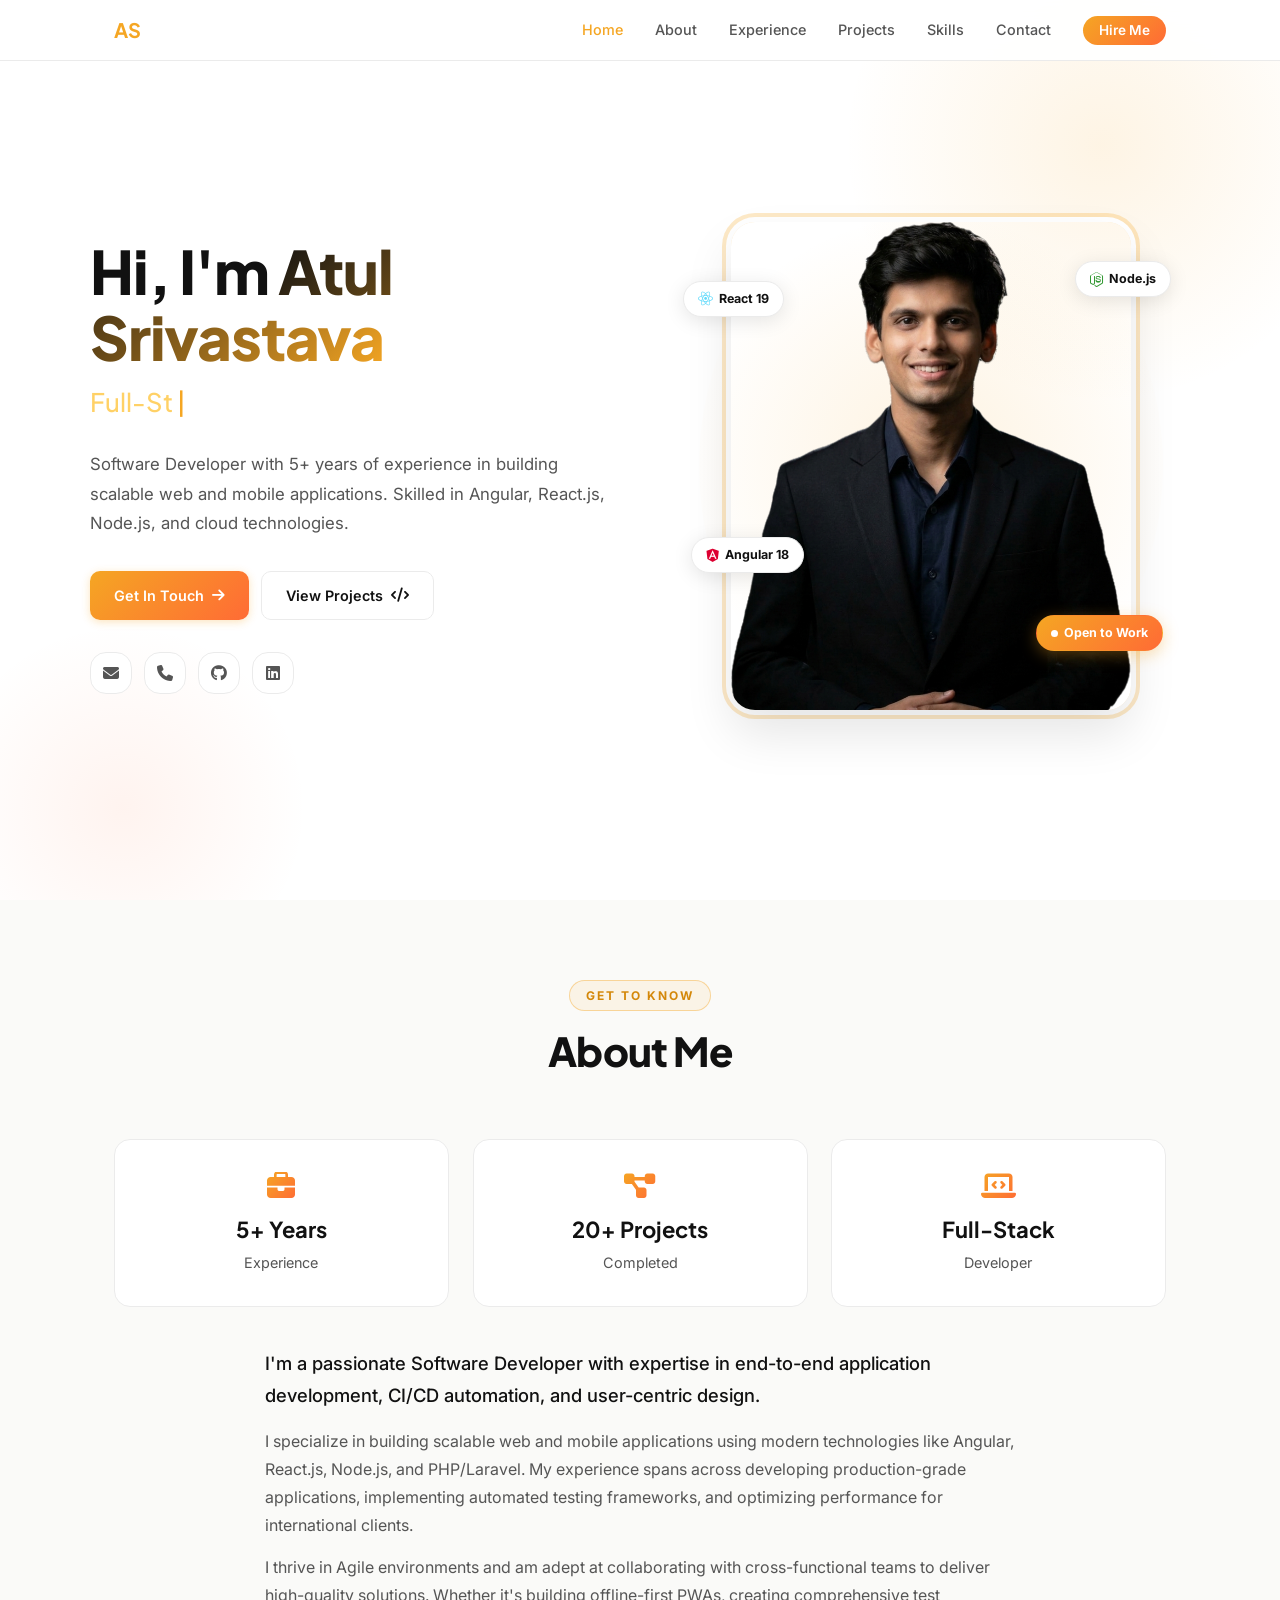
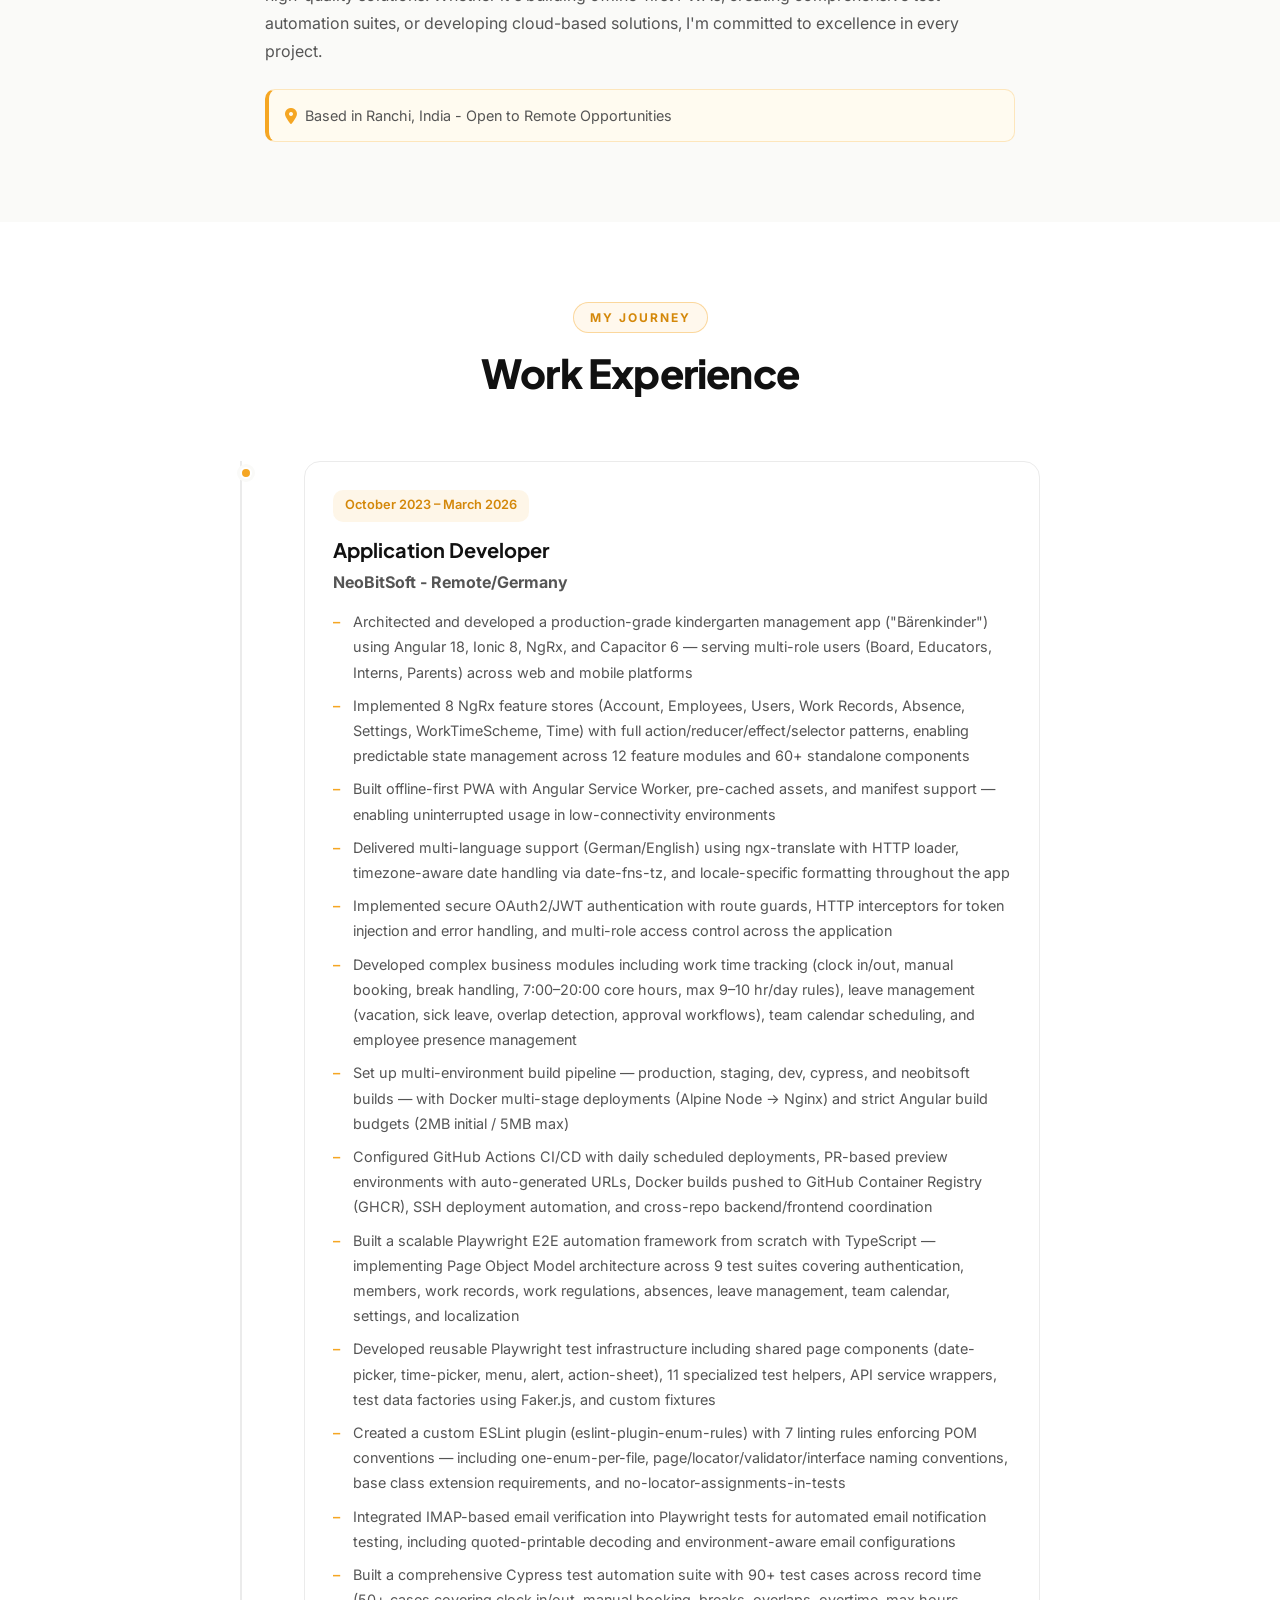
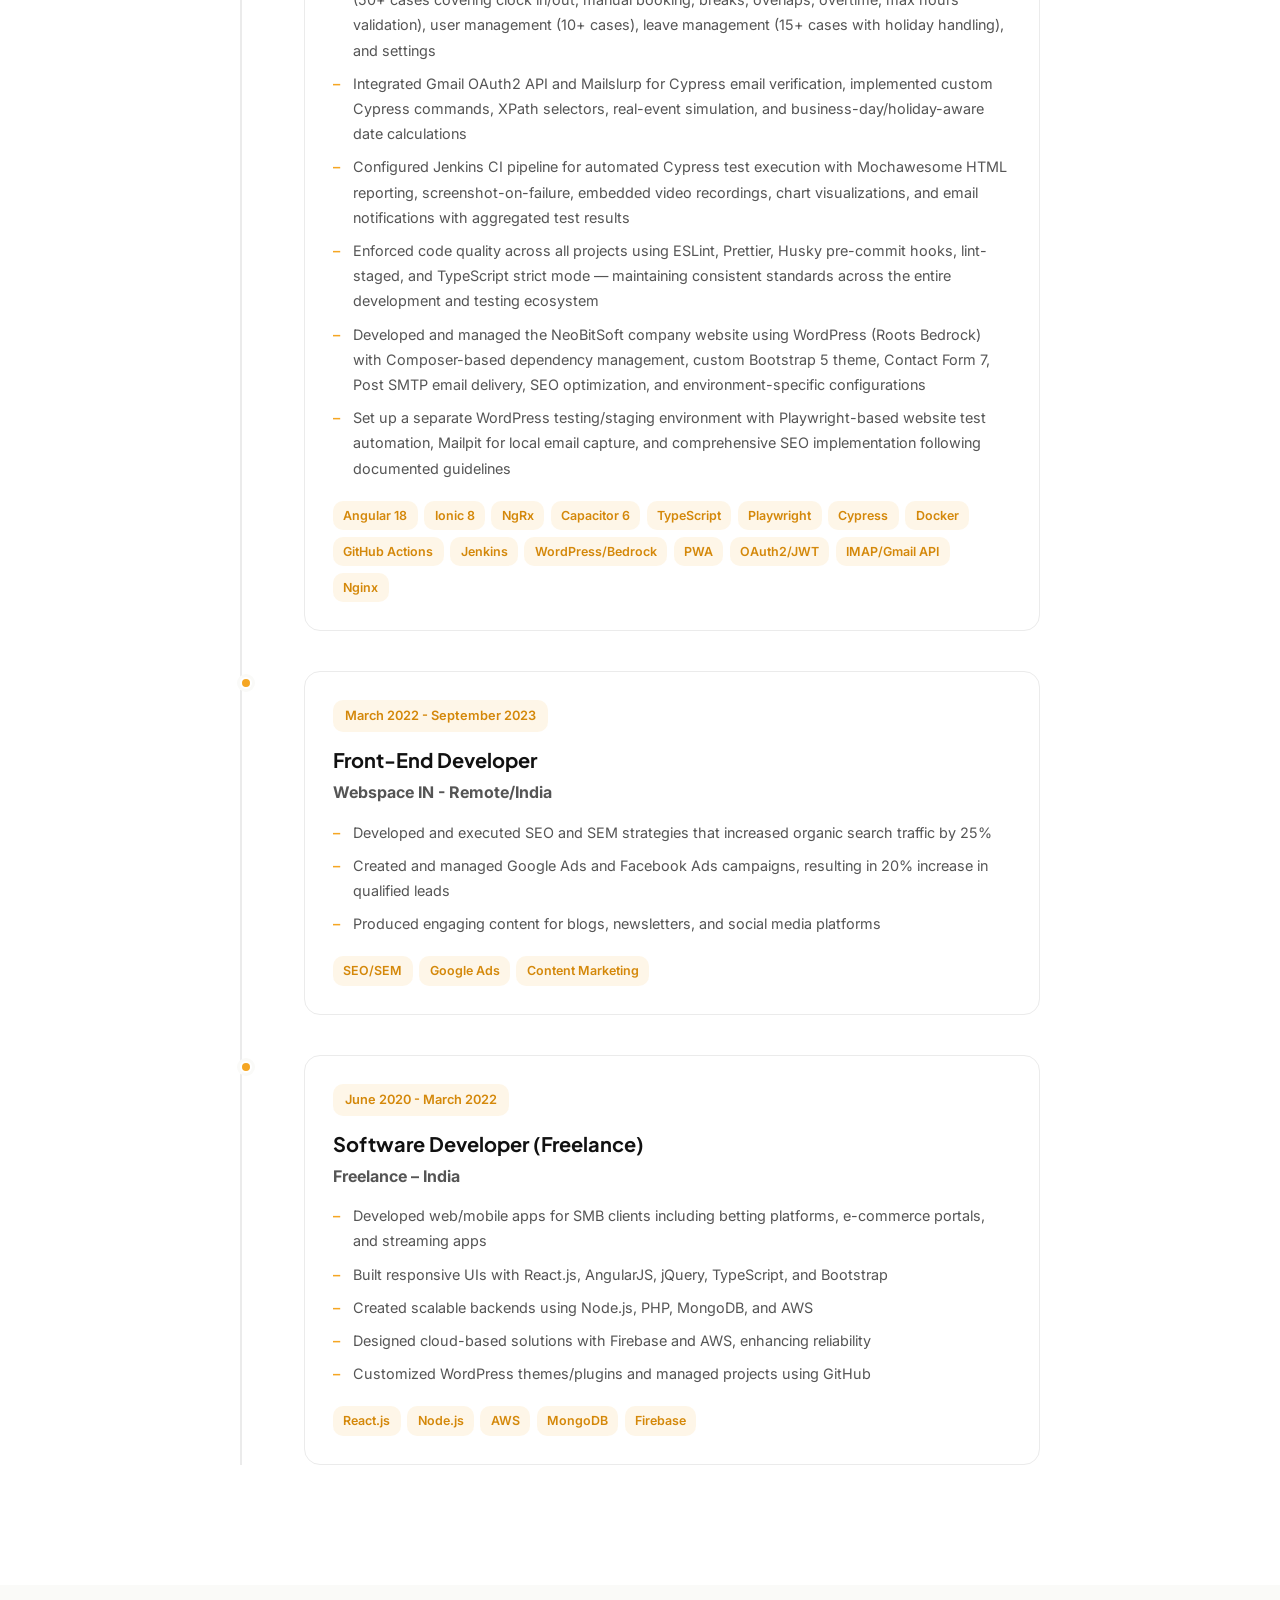
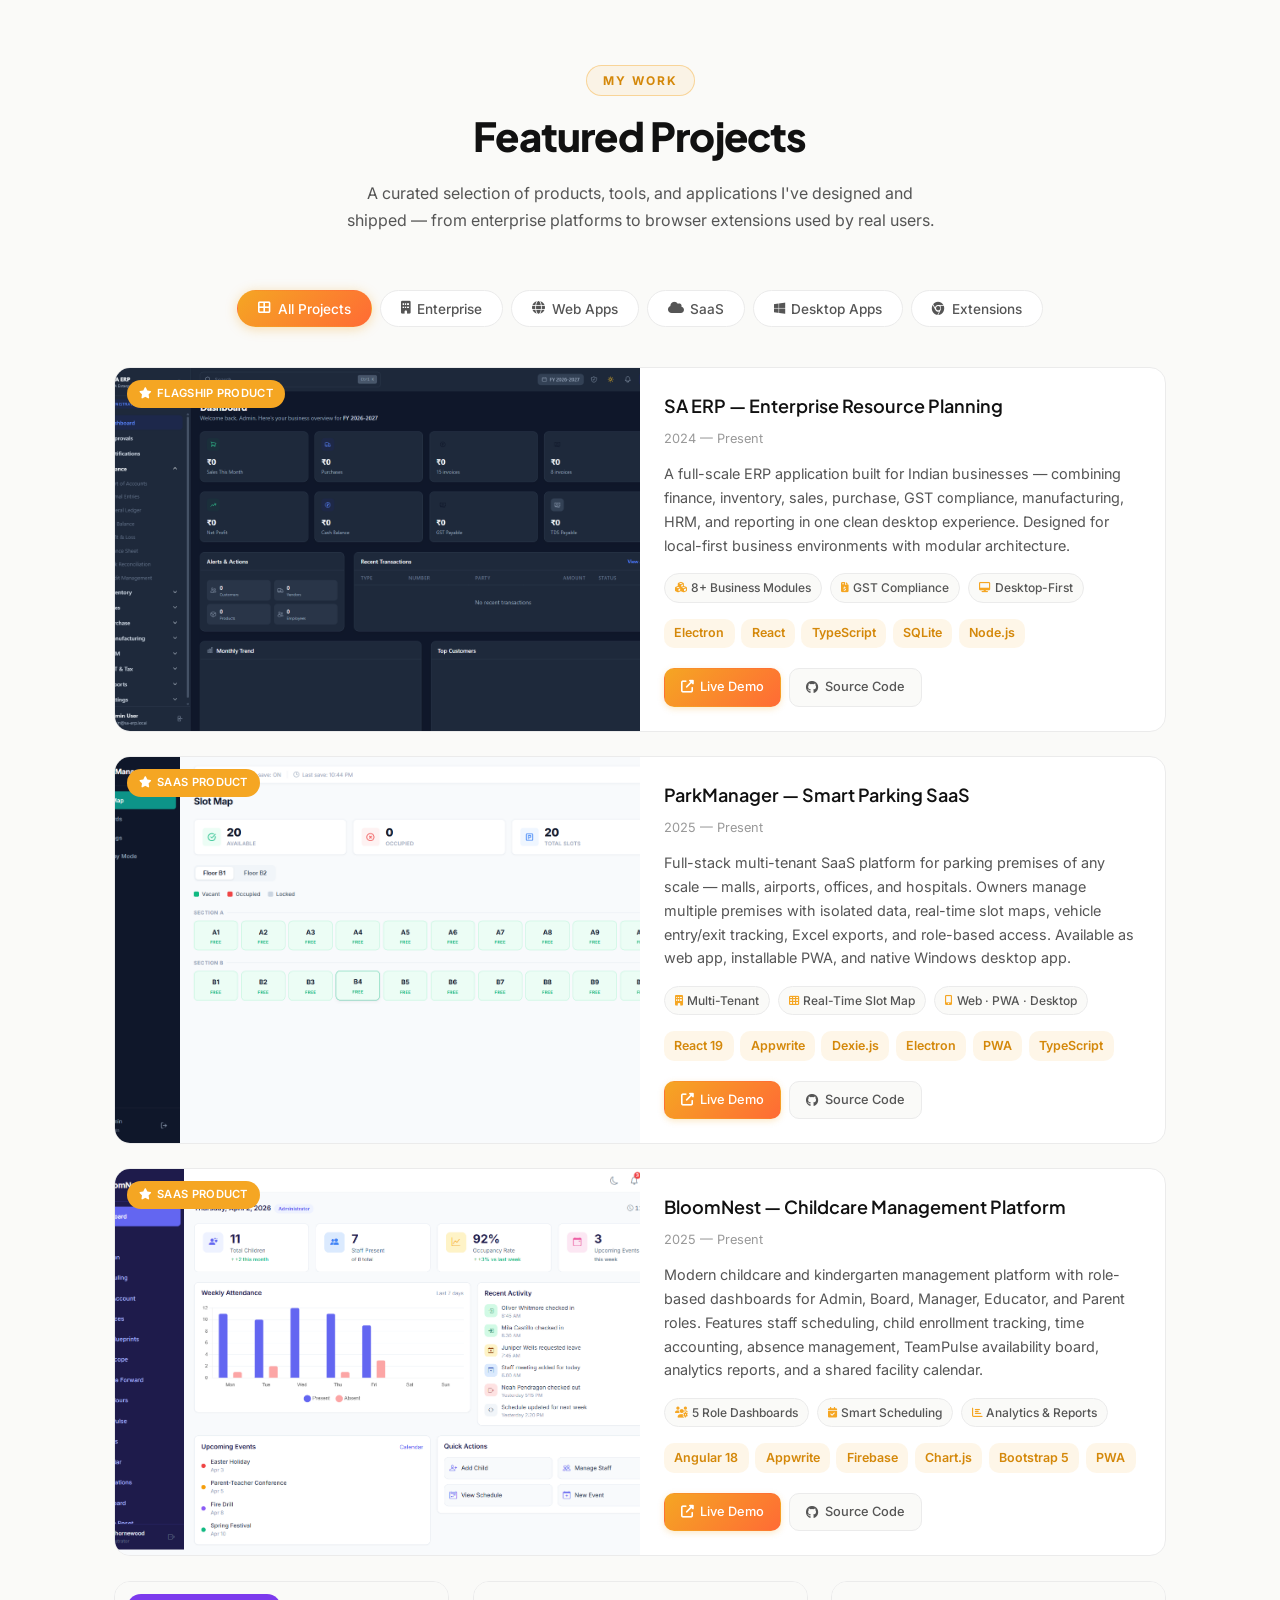
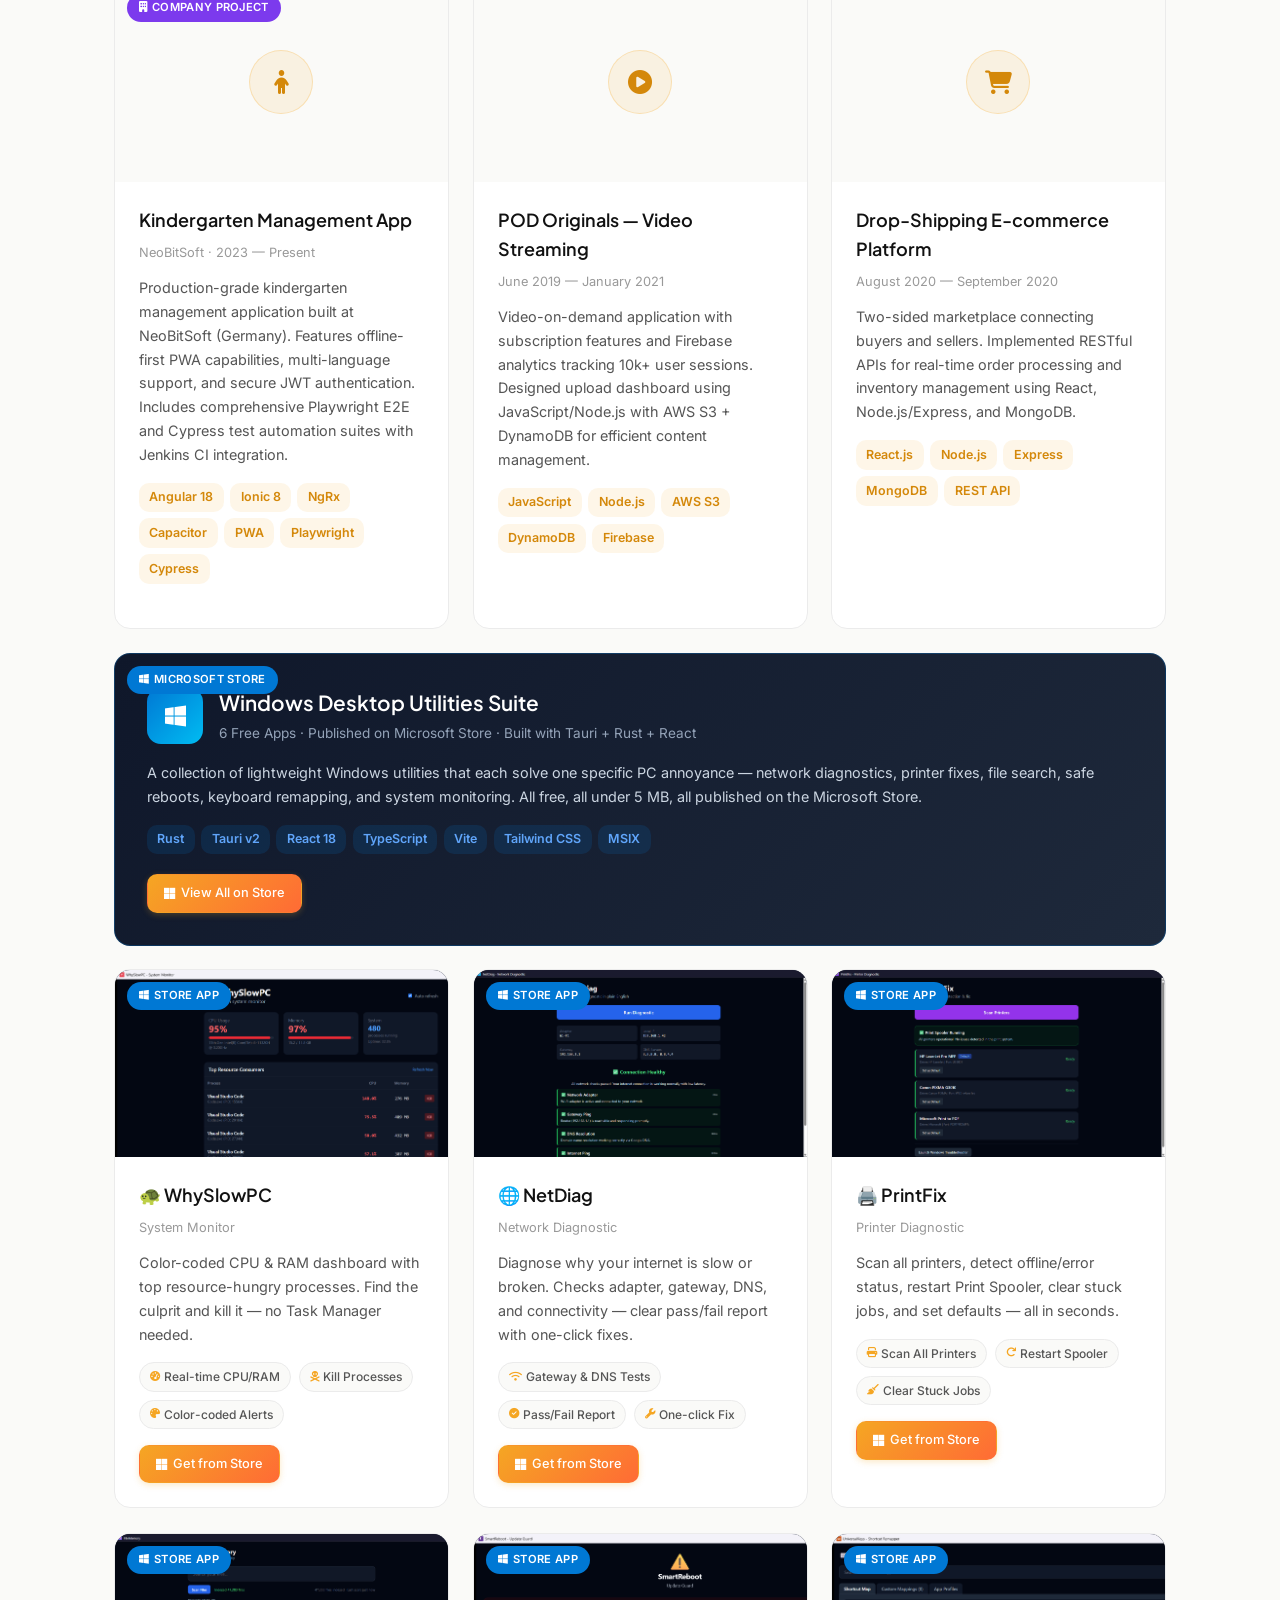
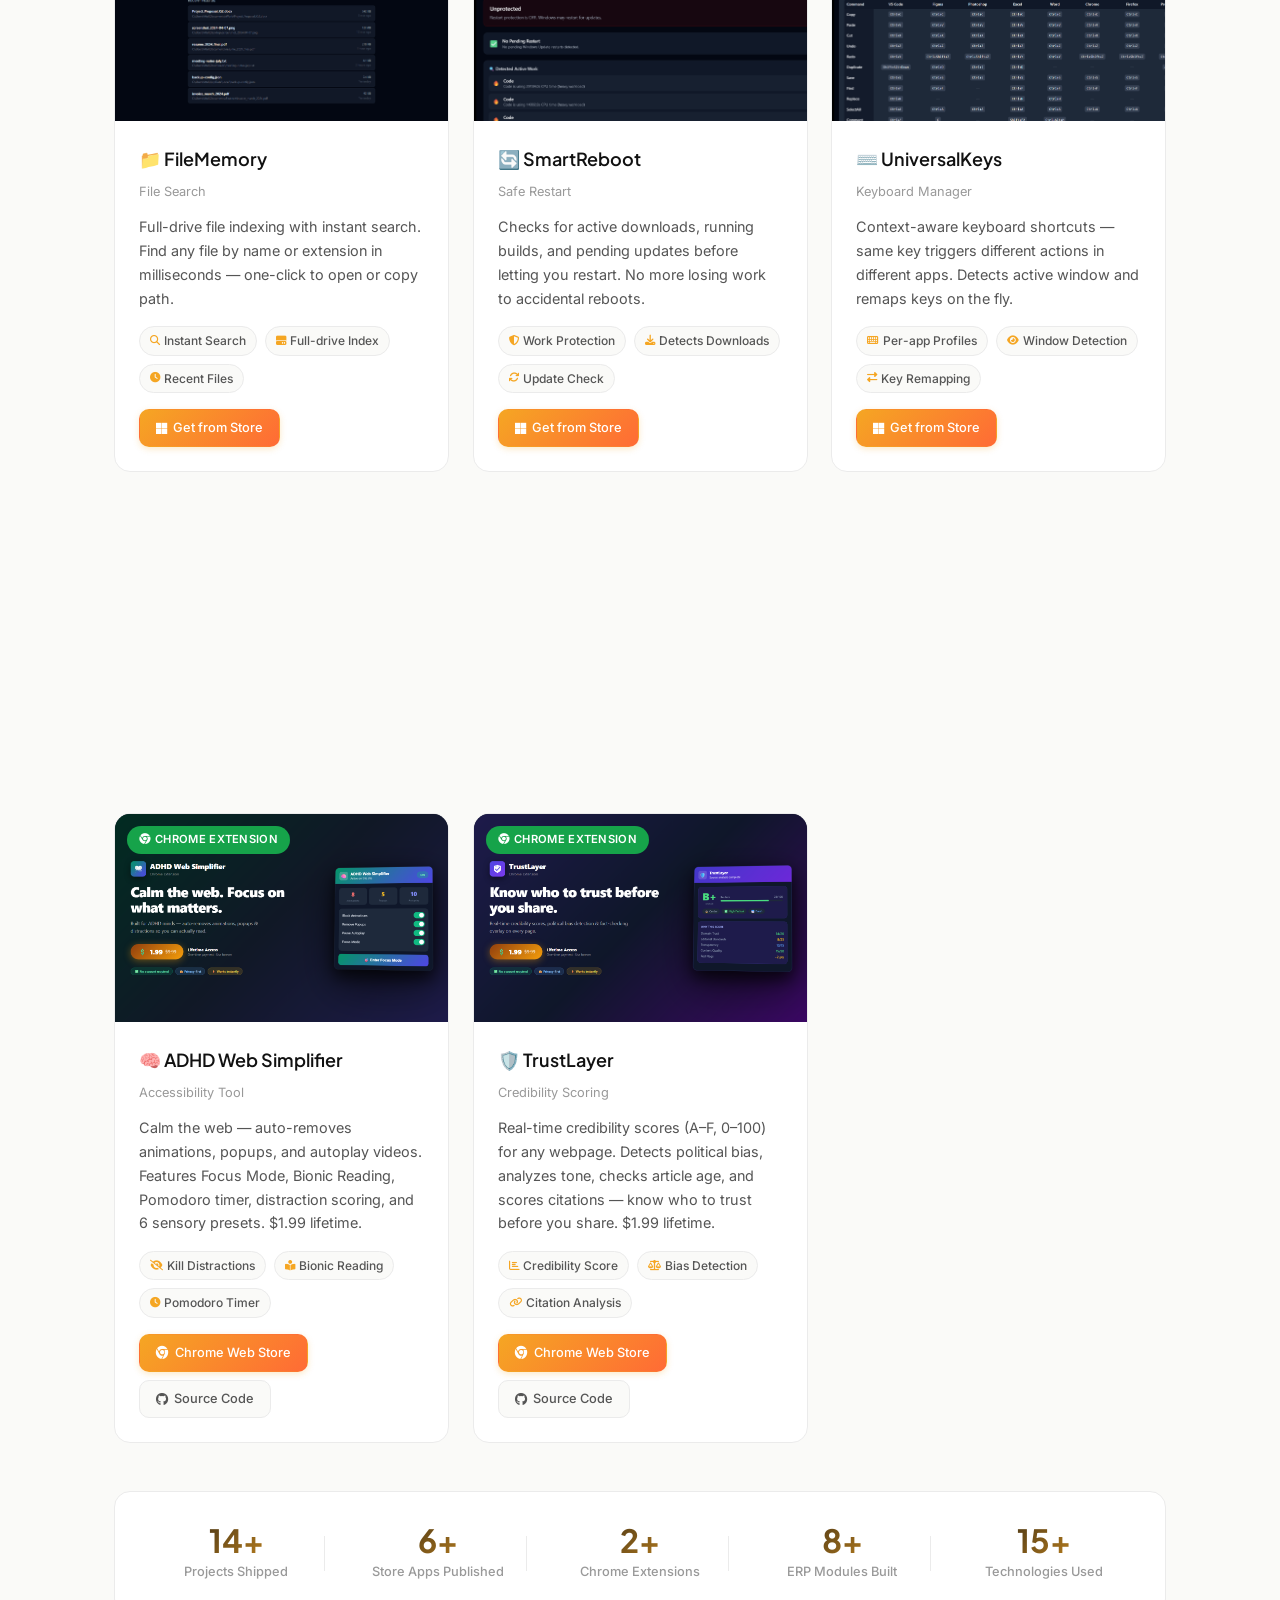
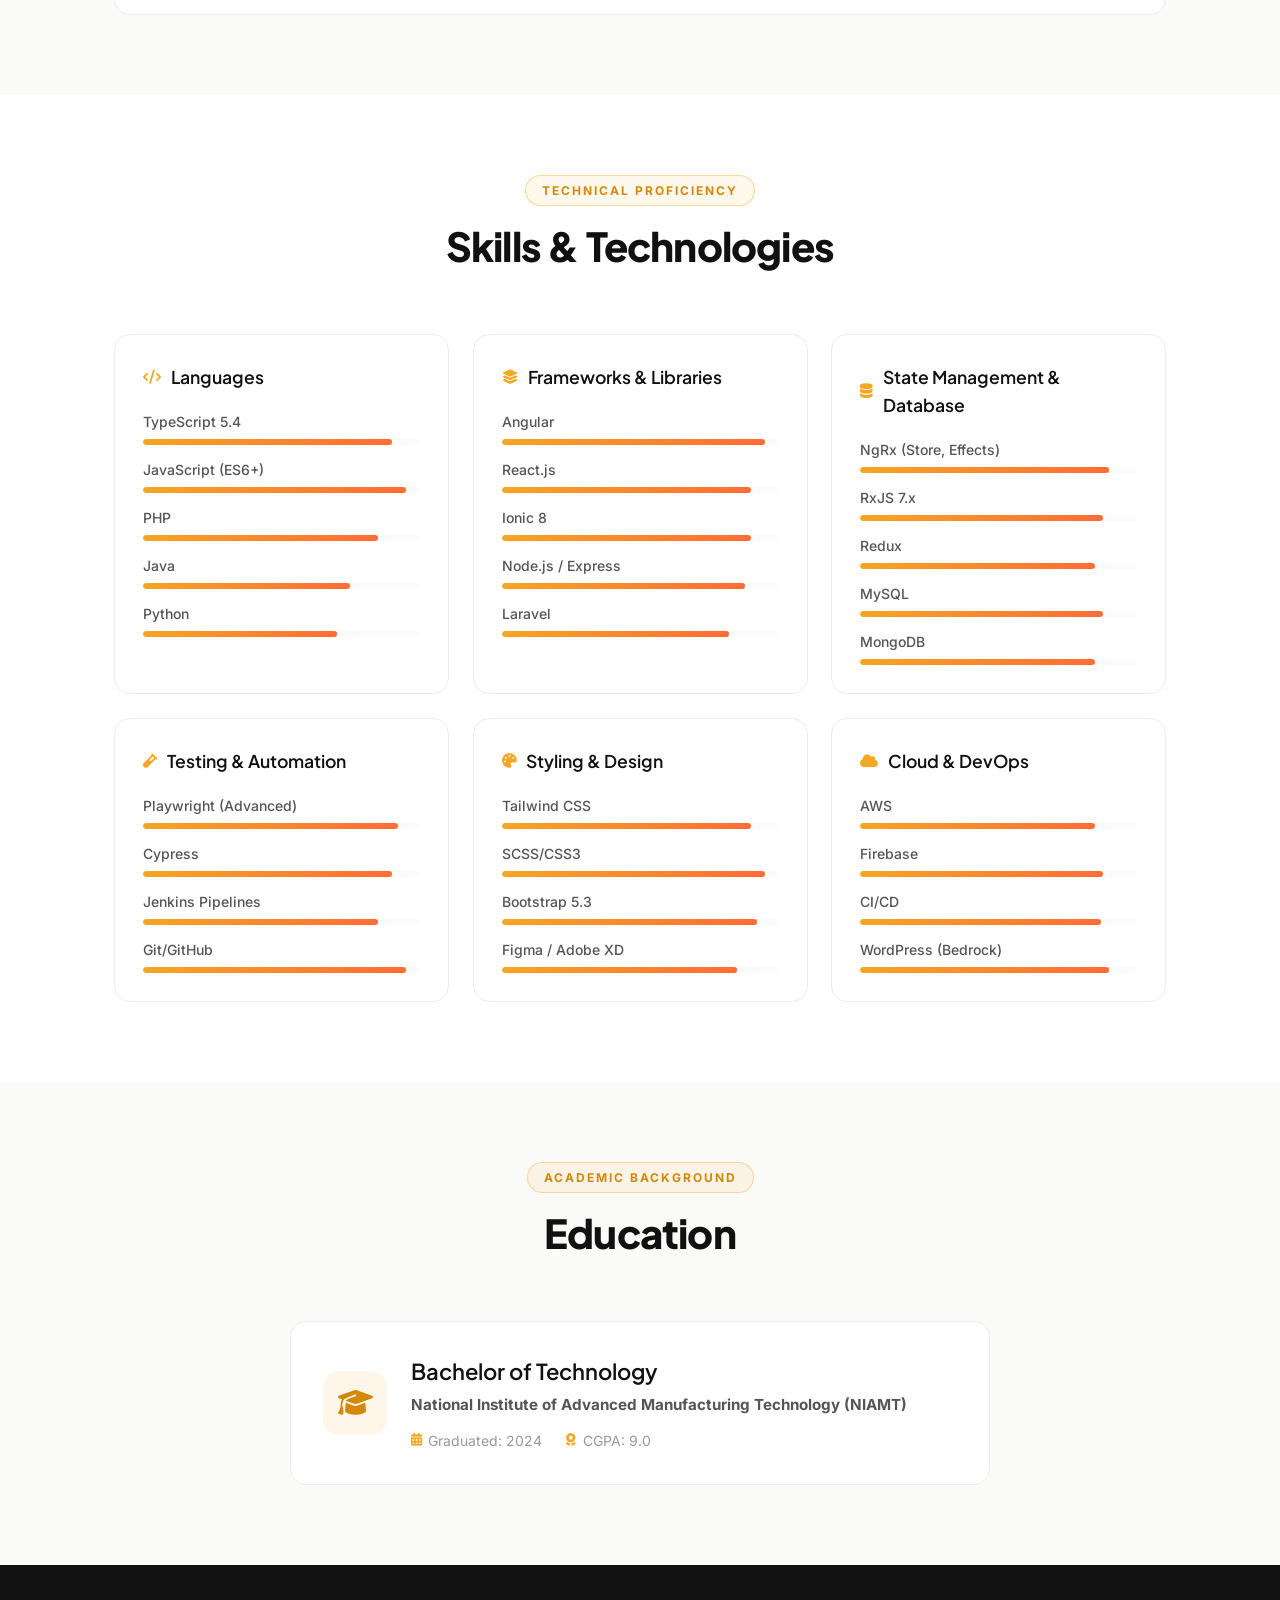
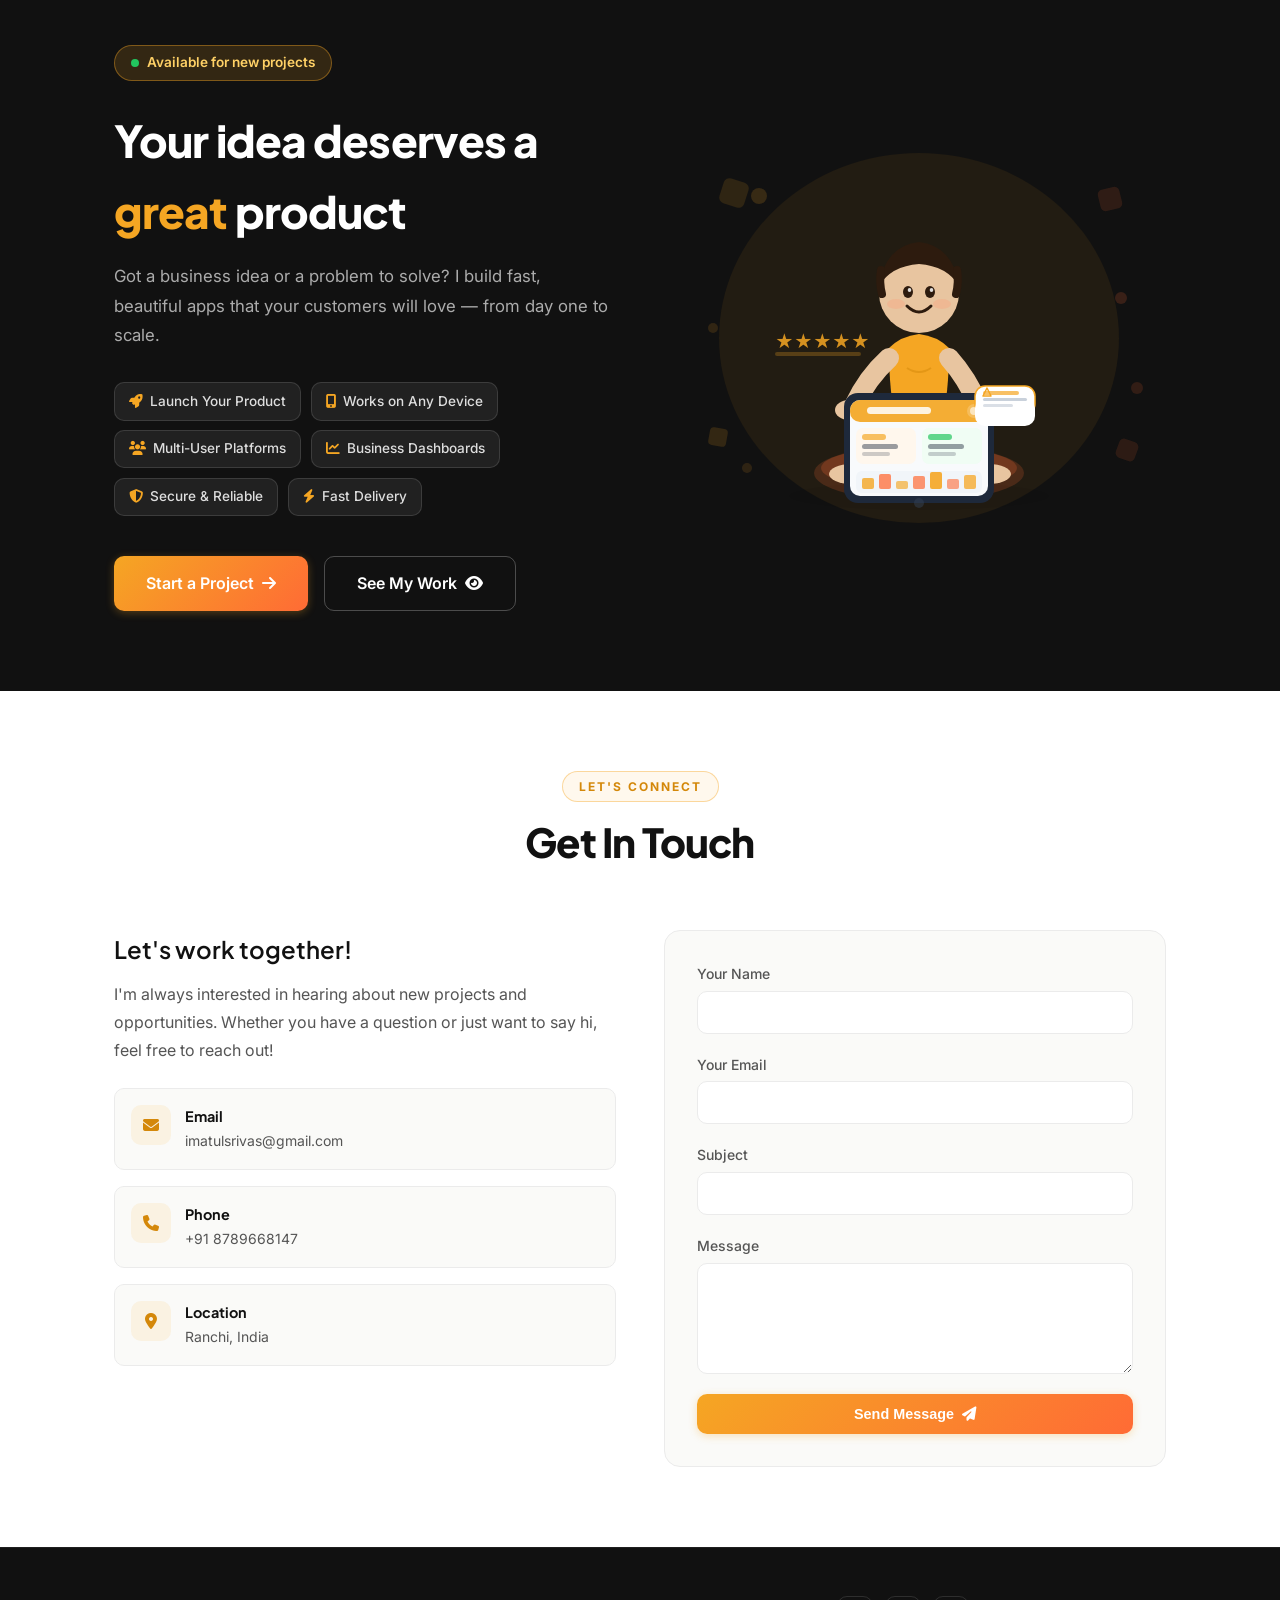
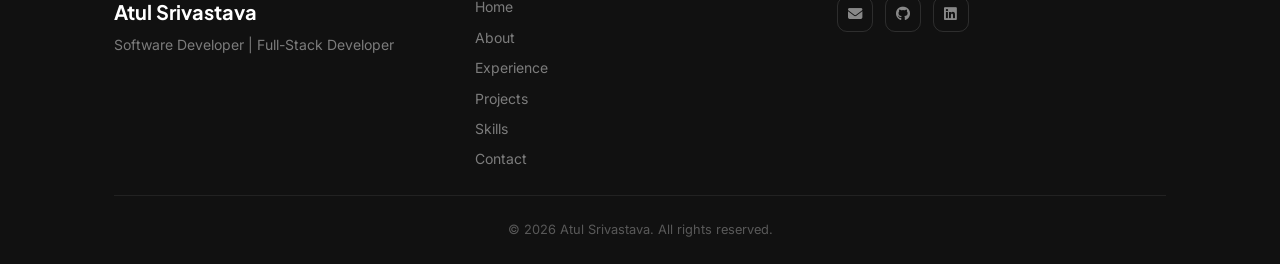
==== commit 984e1ef1: "remove Advanced Smart Capture and Pixel Ruler extension cards" ====
--- a/index.html
+++ b/index.html
@@ -863,13 +863,13 @@
                             </div>
                             <div>
                                 <h3 class="project-title">Chrome Extensions Suite</h3>
-                                <p class="extensions-banner-subtitle">4 Published Extensions · Chrome Web Store · Built with React + TypeScript + Chrome MV3</p>
+                                <p class="extensions-banner-subtitle">2 Published Extensions · Chrome Web Store · Built with React + TypeScript + Chrome MV3</p>
                             </div>
                         </div>
                         <p class="project-description">
-                            A collection of browser extensions that boost productivity, accessibility, and trust — 
-                            from powerful screenshot tools and pixel-perfect measurement to ADHD-friendly web simplification 
-                            and real-time credibility scoring. All published on the Chrome Web Store.
+                            Browser extensions that boost accessibility and trust — 
+                            ADHD-friendly web simplification and real-time credibility scoring. 
+                            All published on the Chrome Web Store.
                         </p>
                         <div class="project-tech">
                             <span class="tech-tag">TypeScript</span>
@@ -888,86 +888,6 @@
                     </div>
                 </div>
 
-                <!-- Extension: Advanced Smart Capture -->
-                <div class="project-card ext-card" data-scroll data-category="extension">
-                    <div class="project-badge extension-badge">
-                        <i class="fab fa-chrome"></i> Chrome Extension
-                    </div>
-                    <div class="project-image project-image-real">
-                        <img src="assets/projects/smart-capture-hero.png" alt="Advanced Smart Capture" loading="lazy">
-                        <div class="project-image-overlay">
-                            <span class="project-status live">
-                                <span class="status-dot"></span> On Chrome Web Store
-                            </span>
-                        </div>
-                    </div>
-                    <div class="project-content">
-                        <div class="project-header">
-                            <h3 class="project-title">📸 Advanced Smart Capture</h3>
-                            <span class="project-date">Screenshot Workflow</span>
-                        </div>
-                        <p class="project-description">
-                            Complete screenshot workflow inside Chrome — full-page capture, region selection, 
-                            OCR text extraction, annotation toolkit, and export to PNG/JPG/PDF. Free &amp; Premium tiers.
-                        </p>
-                        <div class="project-highlights">
-                            <div class="highlight-item"><i class="fas fa-expand"></i><span>Full-page Capture</span></div>
-                            <div class="highlight-item"><i class="fas fa-font"></i><span>OCR Extraction</span></div>
-                            <div class="highlight-item"><i class="fas fa-pen-fancy"></i><span>Annotation Tools</span></div>
-                        </div>
-                        <div class="project-links">
-                            <a href="https://chromewebstore.google.com/detail/advanced-smart-capture/iepjkkadegefnikifdmppccceobbbeli" target="_blank" class="project-link project-link-primary">
-                                <i class="fab fa-chrome"></i>
-                                <span>Chrome Web Store</span>
-                            </a>
-                            <a href="https://github.com/atul0016/advanced-smart-capture" target="_blank" class="project-link">
-                                <i class="fab fa-github"></i>
-                                <span>Source Code</span>
-                            </a>
-                        </div>
-                    </div>
-                </div>
-
-                <!-- Extension: Pixel Ruler + Alignment Checker -->
-                <div class="project-card ext-card" data-scroll data-category="extension">
-                    <div class="project-badge extension-badge">
-                        <i class="fab fa-chrome"></i> Chrome Extension
-                    </div>
-                    <div class="project-image project-image-real">
-                        <img src="assets/projects/pixel-ruler-hero.png" alt="Pixel Ruler + Alignment Checker" loading="lazy">
-                        <div class="project-image-overlay">
-                            <span class="project-status live">
-                                <span class="status-dot"></span> On Chrome Web Store
-                            </span>
-                        </div>
-                    </div>
-                    <div class="project-content">
-                        <div class="project-header">
-                            <h3 class="project-title">📏 Pixel Ruler + Alignment Checker</h3>
-                            <span class="project-date">Layout Precision</span>
-                        </div>
-                        <p class="project-description">
-                            On-page rulers, guides, and alignment tools for developers and designers. 
-                            Verify spacing, element positioning, and design consistency directly on live pages.
-                        </p>
-                        <div class="project-highlights">
-                            <div class="highlight-item"><i class="fas fa-ruler-combined"></i><span>On-page Rulers</span></div>
-                            <div class="highlight-item"><i class="fas fa-th"></i><span>Alignment Guides</span></div>
-                            <div class="highlight-item"><i class="fas fa-search-plus"></i><span>Visual QA</span></div>
-                        </div>
-                        <div class="project-links">
-                            <a href="https://chromewebstore.google.com/detail/pixel-ruler-+-alignment-c/mlkckmpmigjabkmodhflghieipignmie" target="_blank" class="project-link project-link-primary">
-                                <i class="fab fa-chrome"></i>
-                                <span>Chrome Web Store</span>
-                            </a>
-                            <a href="https://atul0016.github.io/pixel-ruler-website/" target="_blank" class="project-link">
-                                <i class="fas fa-globe"></i>
-                                <span>Homepage</span>
-                            </a>
-                        </div>
-                    </div>
-                </div>
-
                 <!-- Extension: ADHD Web Simplifier -->
                 <div class="project-card ext-card" data-scroll data-category="extension">
                     <div class="project-badge extension-badge">
@@ -1054,7 +974,7 @@
             <!-- Project Stats Bar -->
             <div class="project-stats" data-scroll>
                 <div class="stat-item">
-                    <div class="stat-number" data-count="16">0</div>
+                    <div class="stat-number" data-count="14">0</div>
                     <div class="stat-label">Projects Shipped</div>
                 </div>
                 <div class="stat-item">
@@ -1062,7 +982,7 @@
                     <div class="stat-label">Store Apps Published</div>
                 </div>
                 <div class="stat-item">
-                    <div class="stat-number" data-count="4">0</div>
+                    <div class="stat-number" data-count="2">0</div>
                     <div class="stat-label">Chrome Extensions</div>
                 </div>
                 <div class="stat-item">
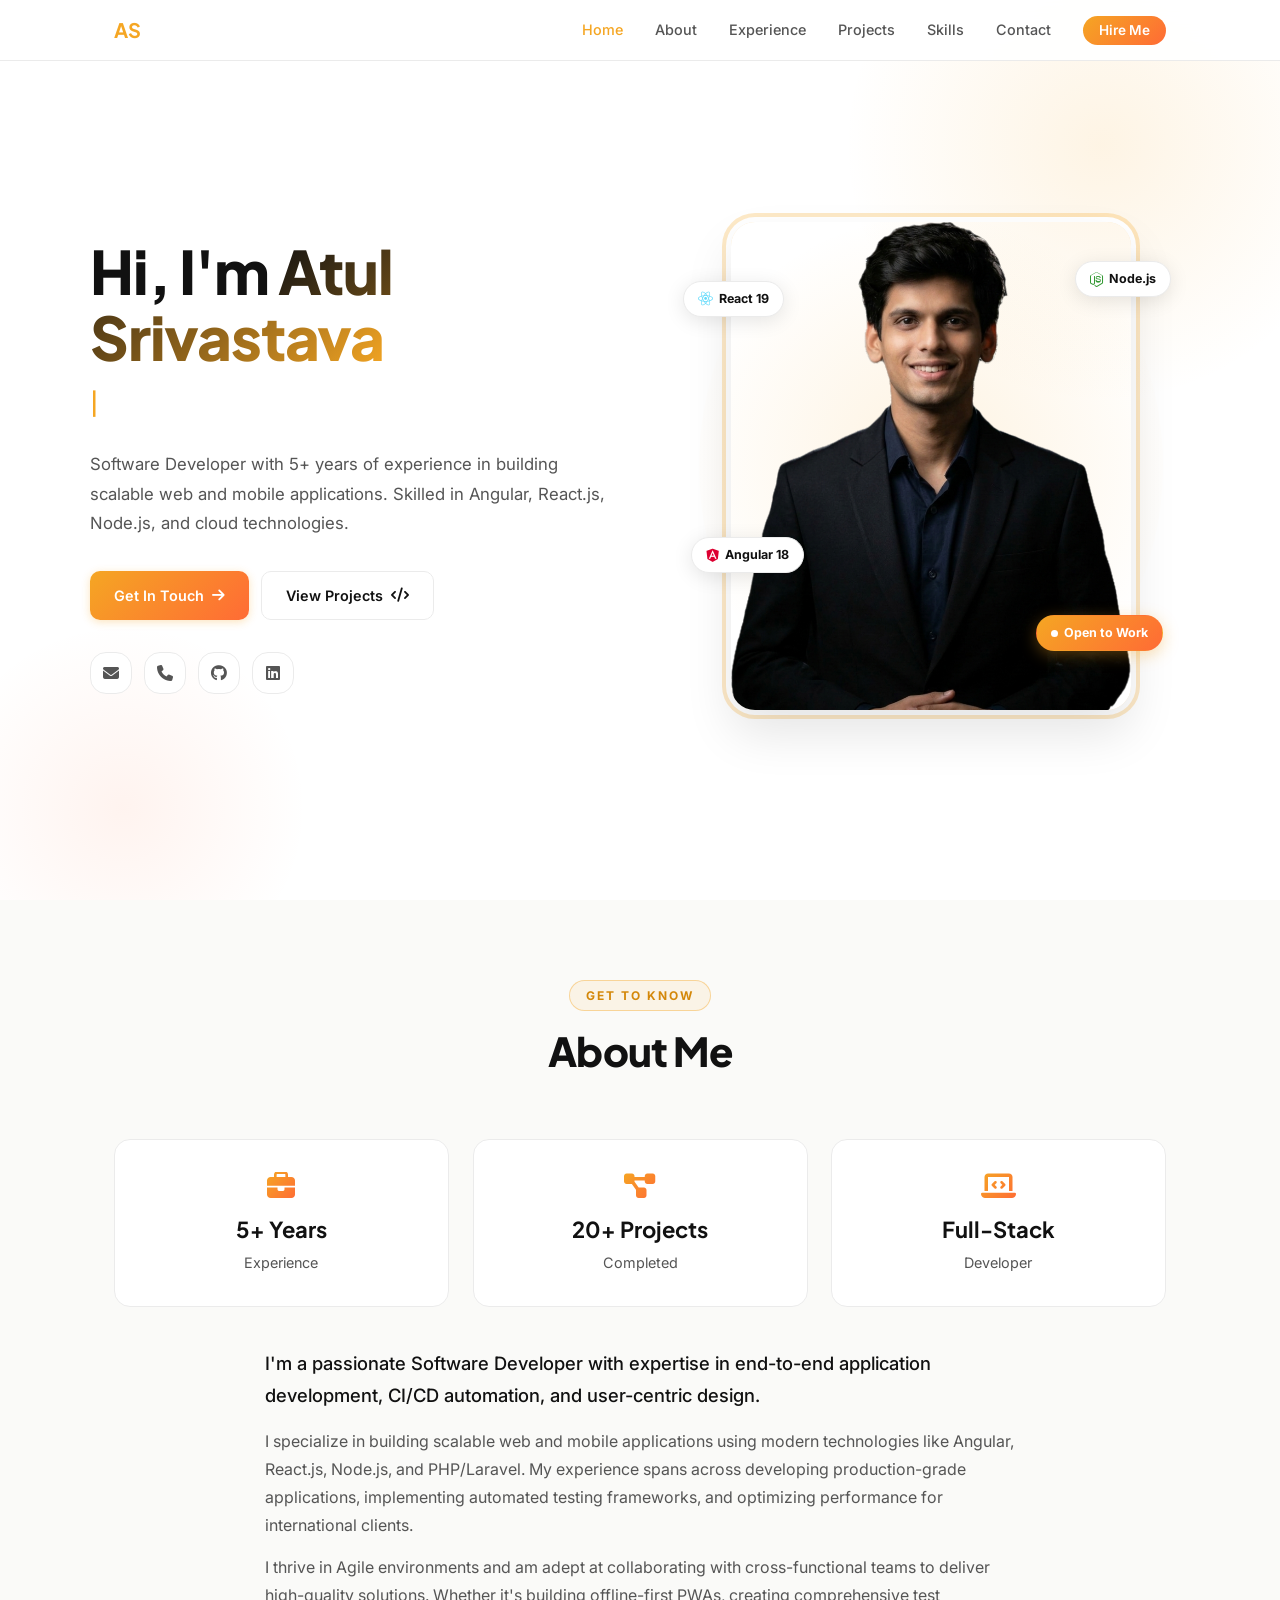
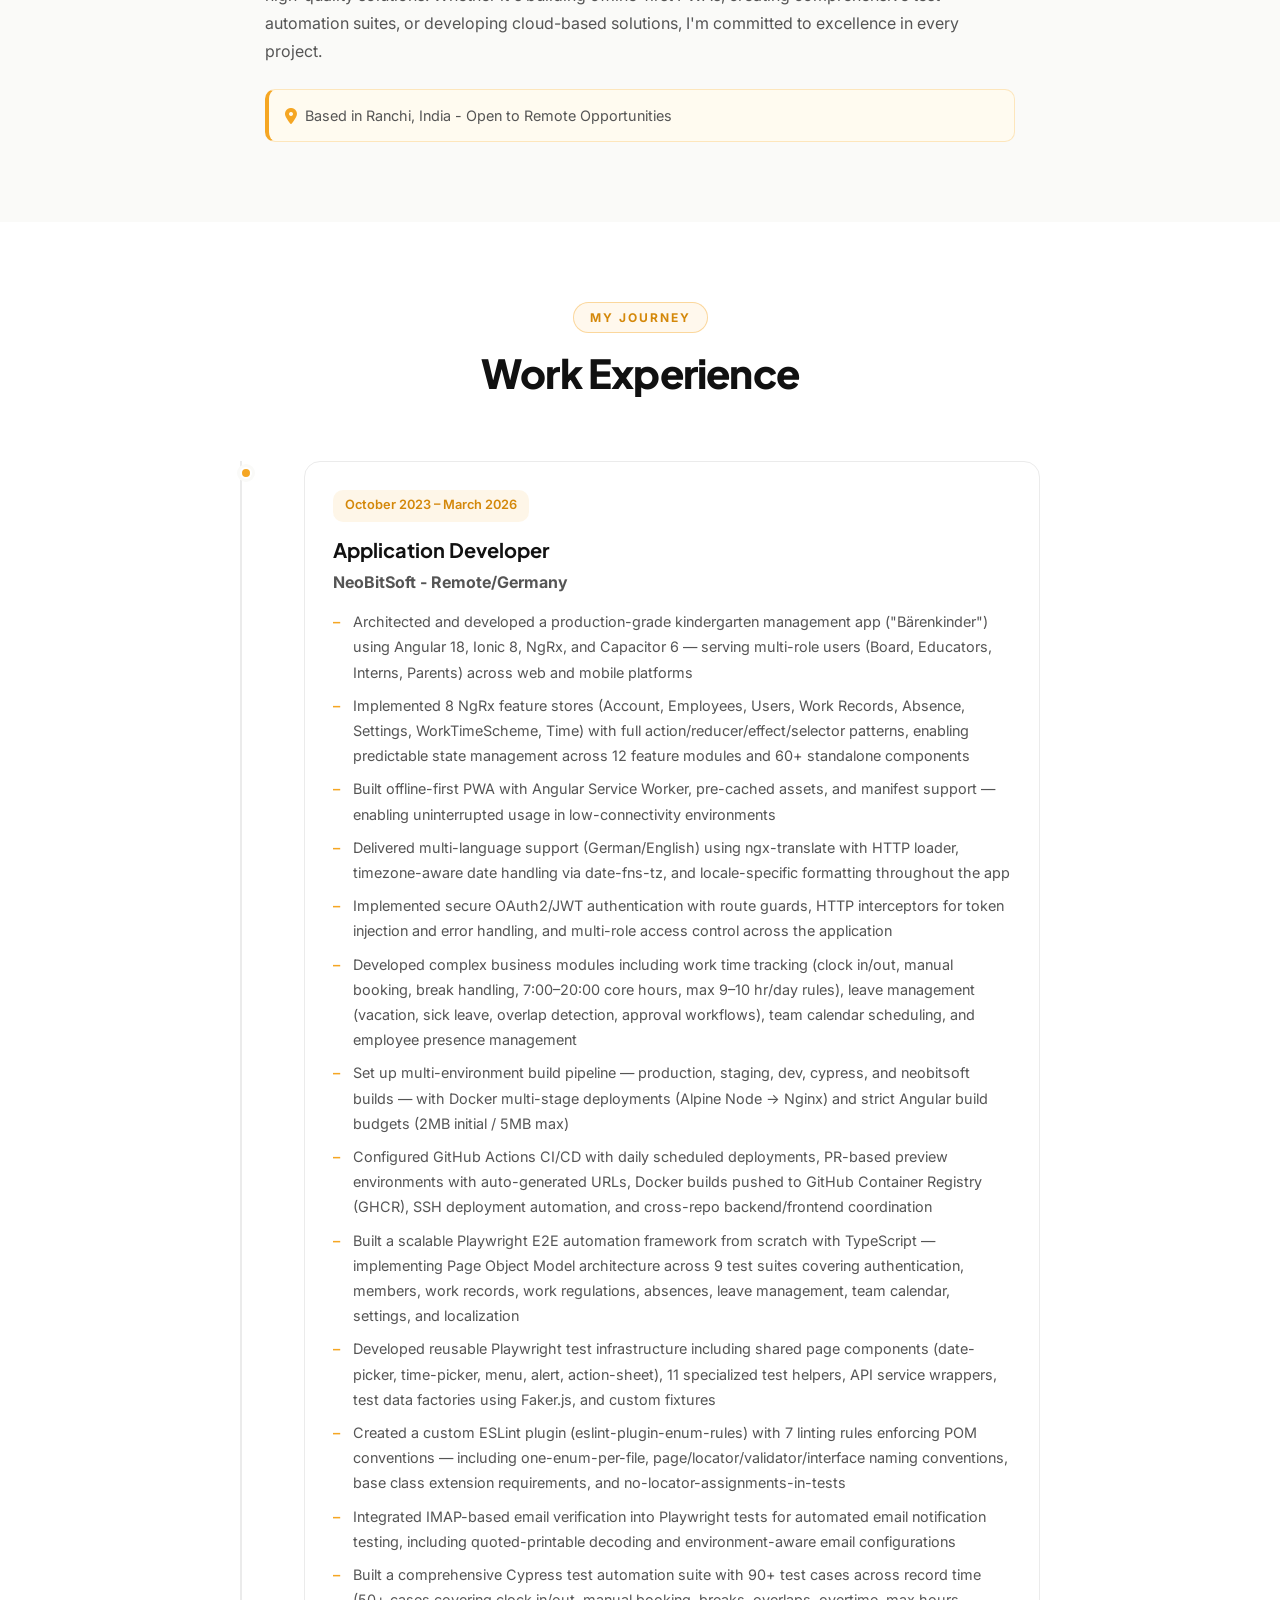
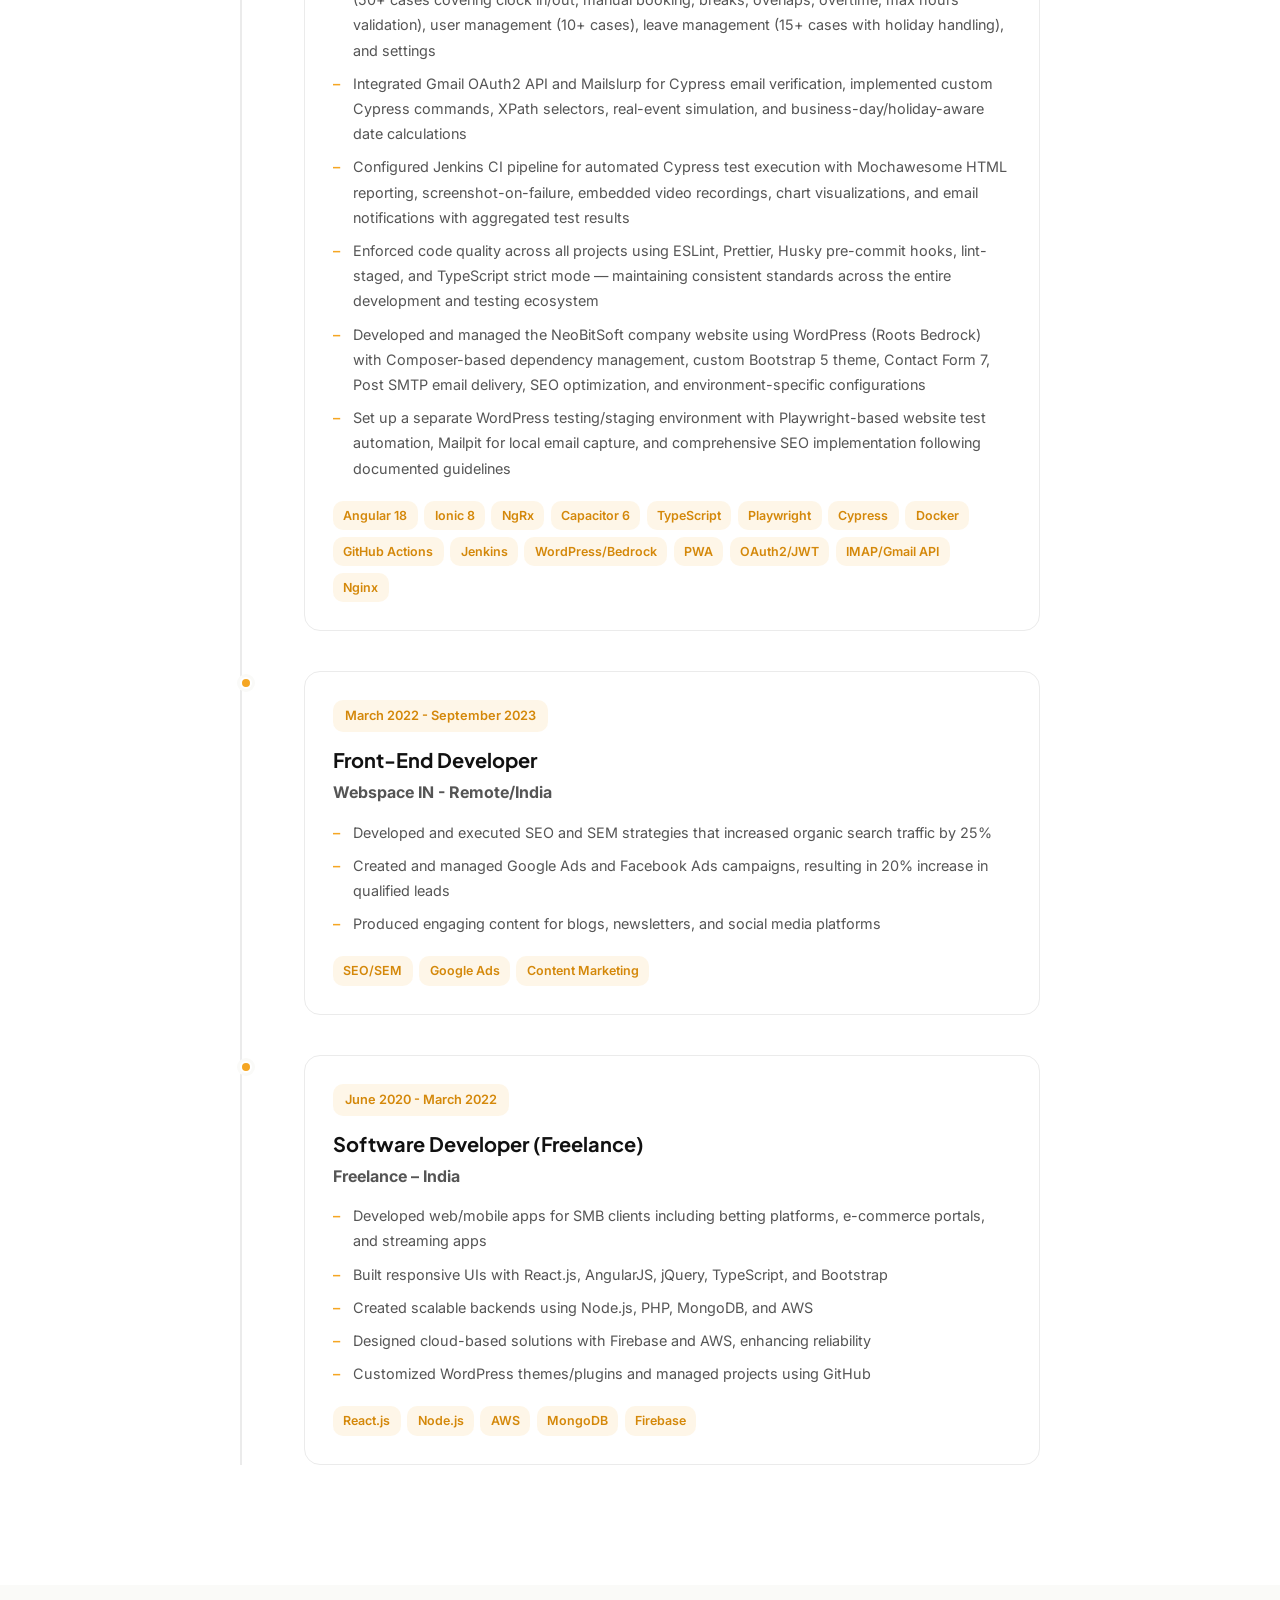
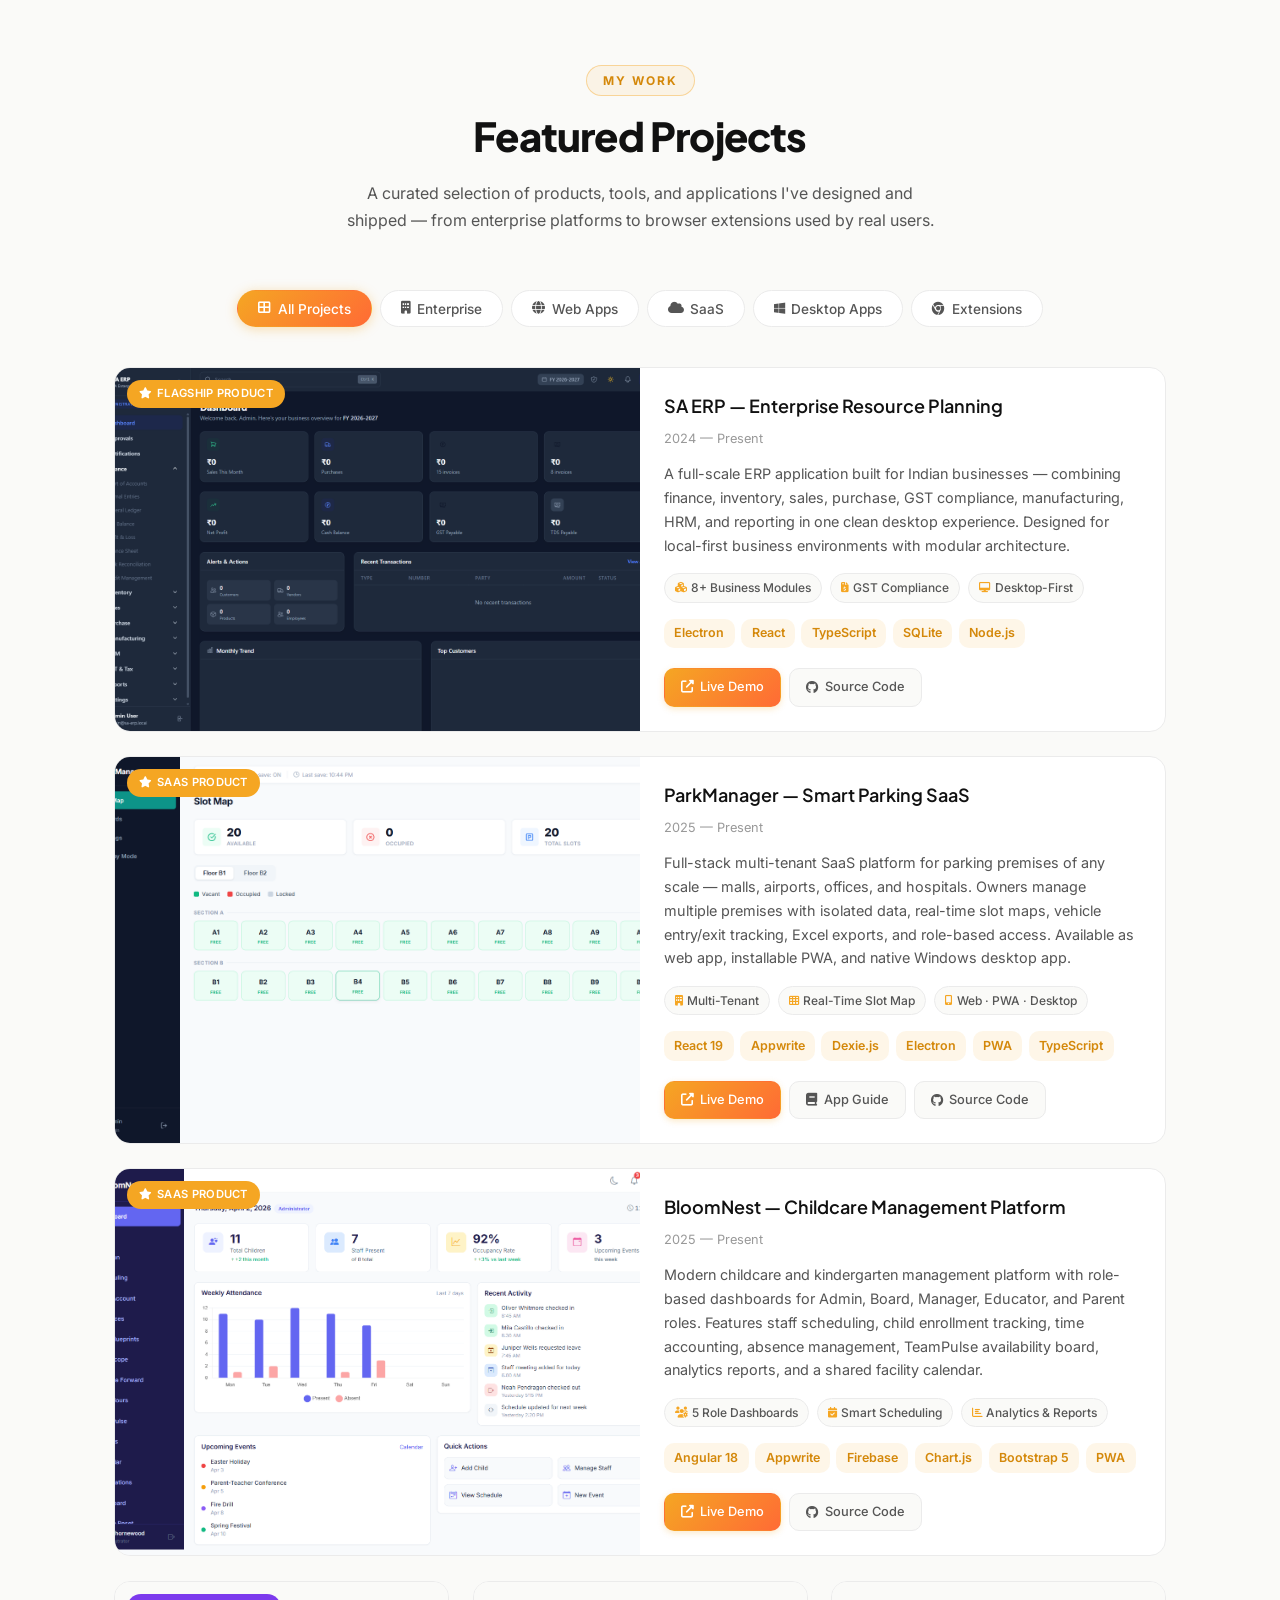
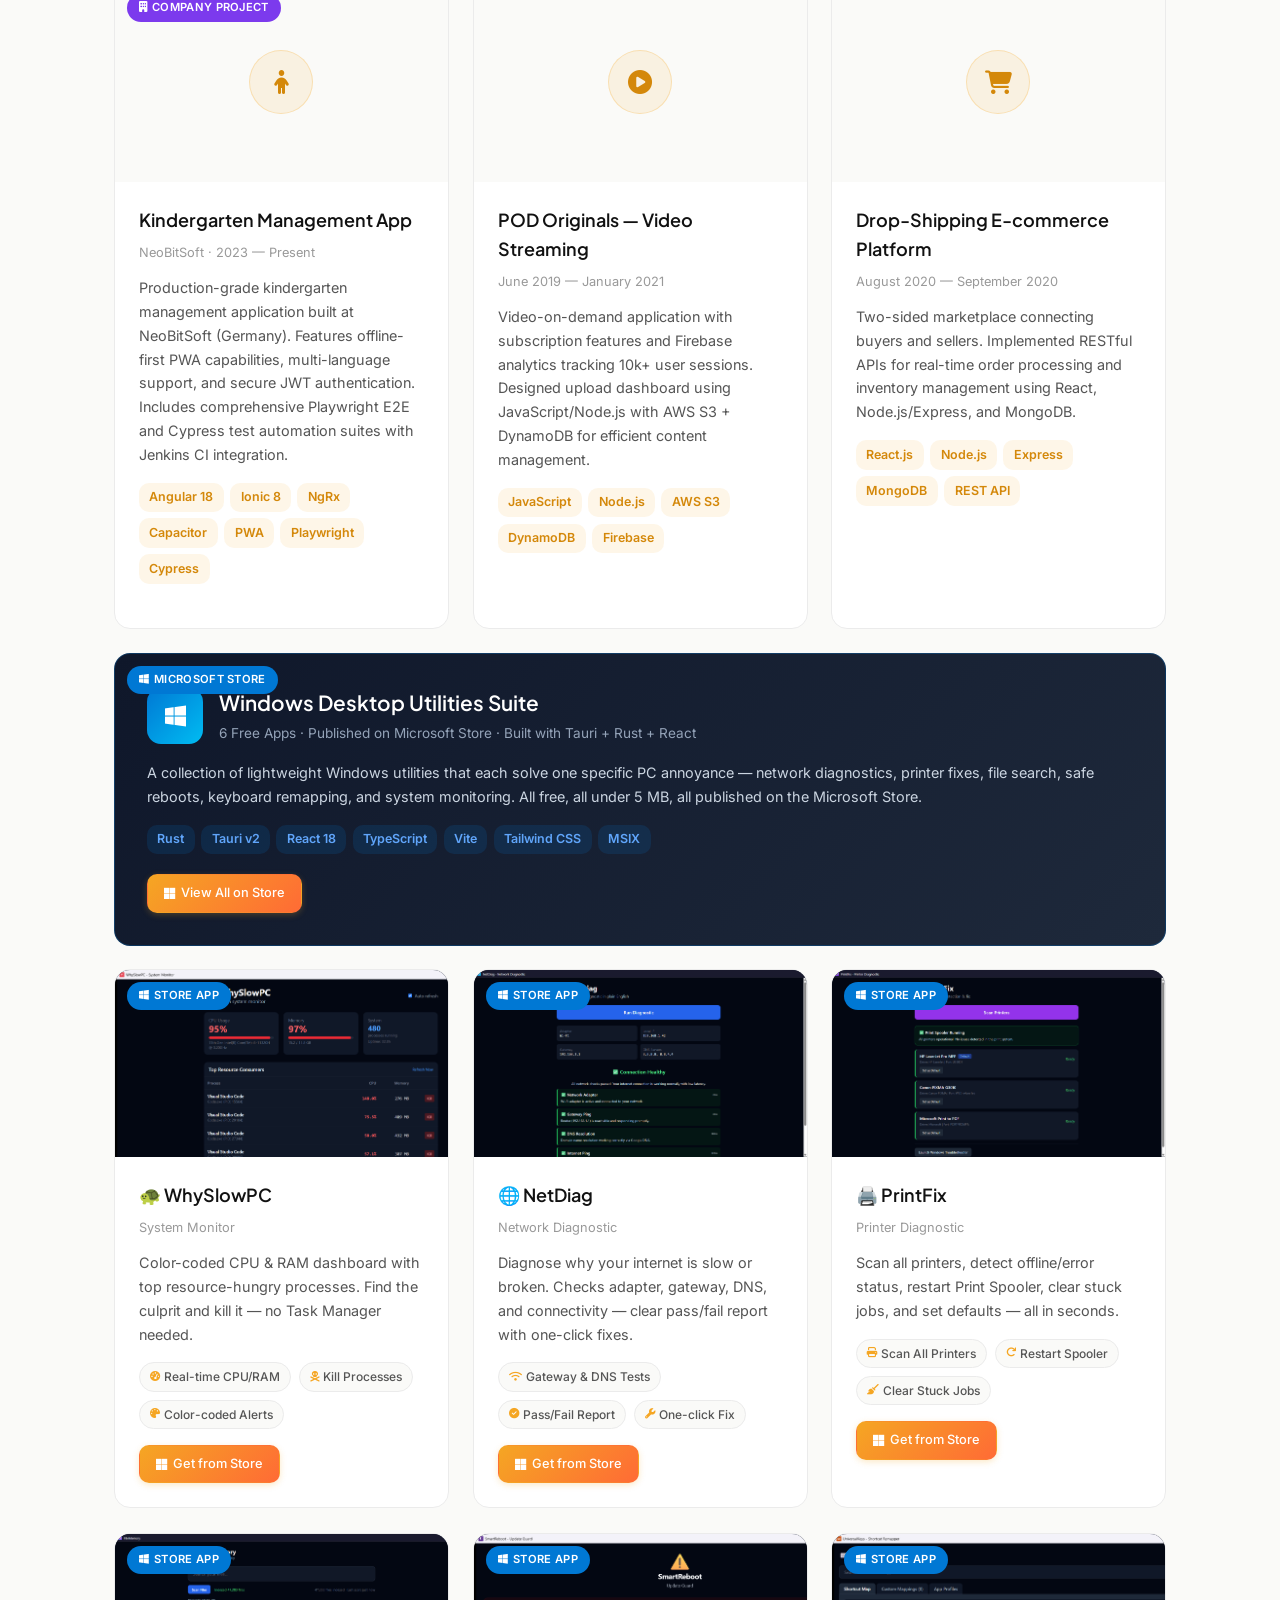
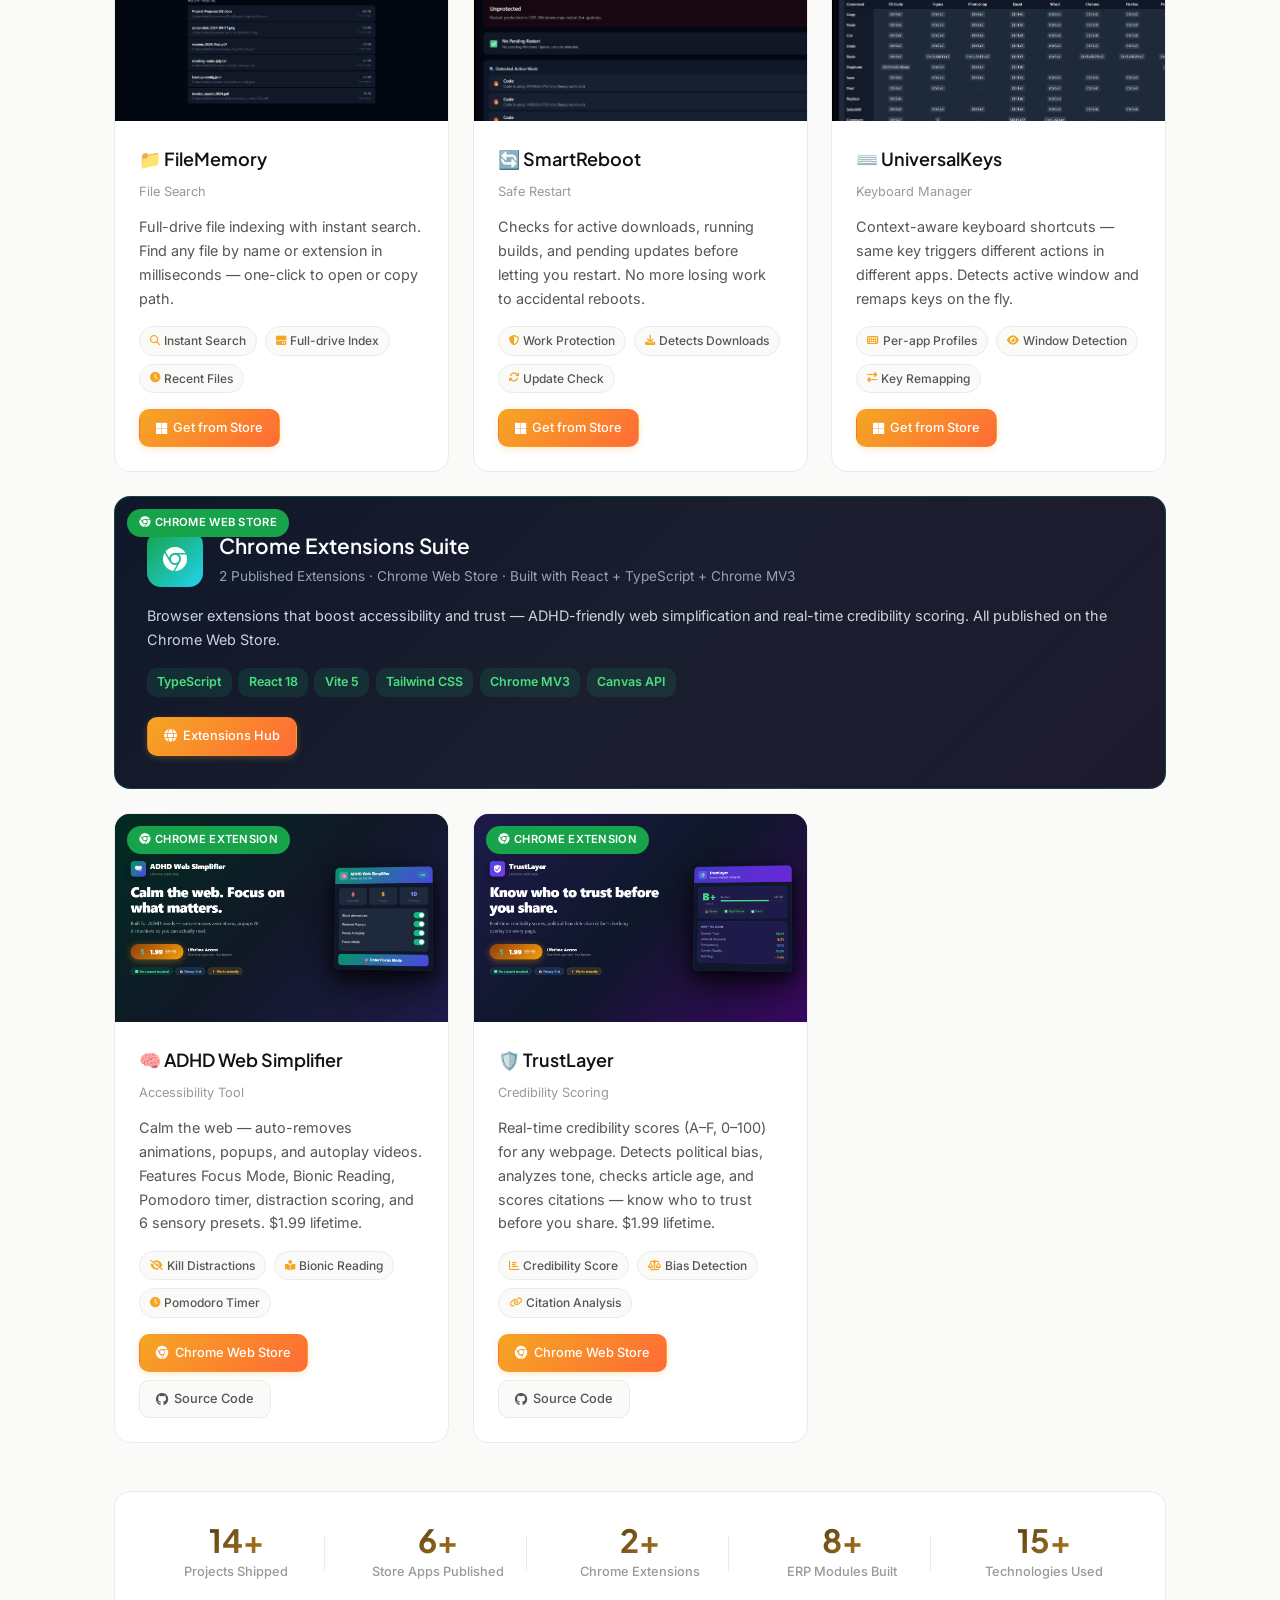
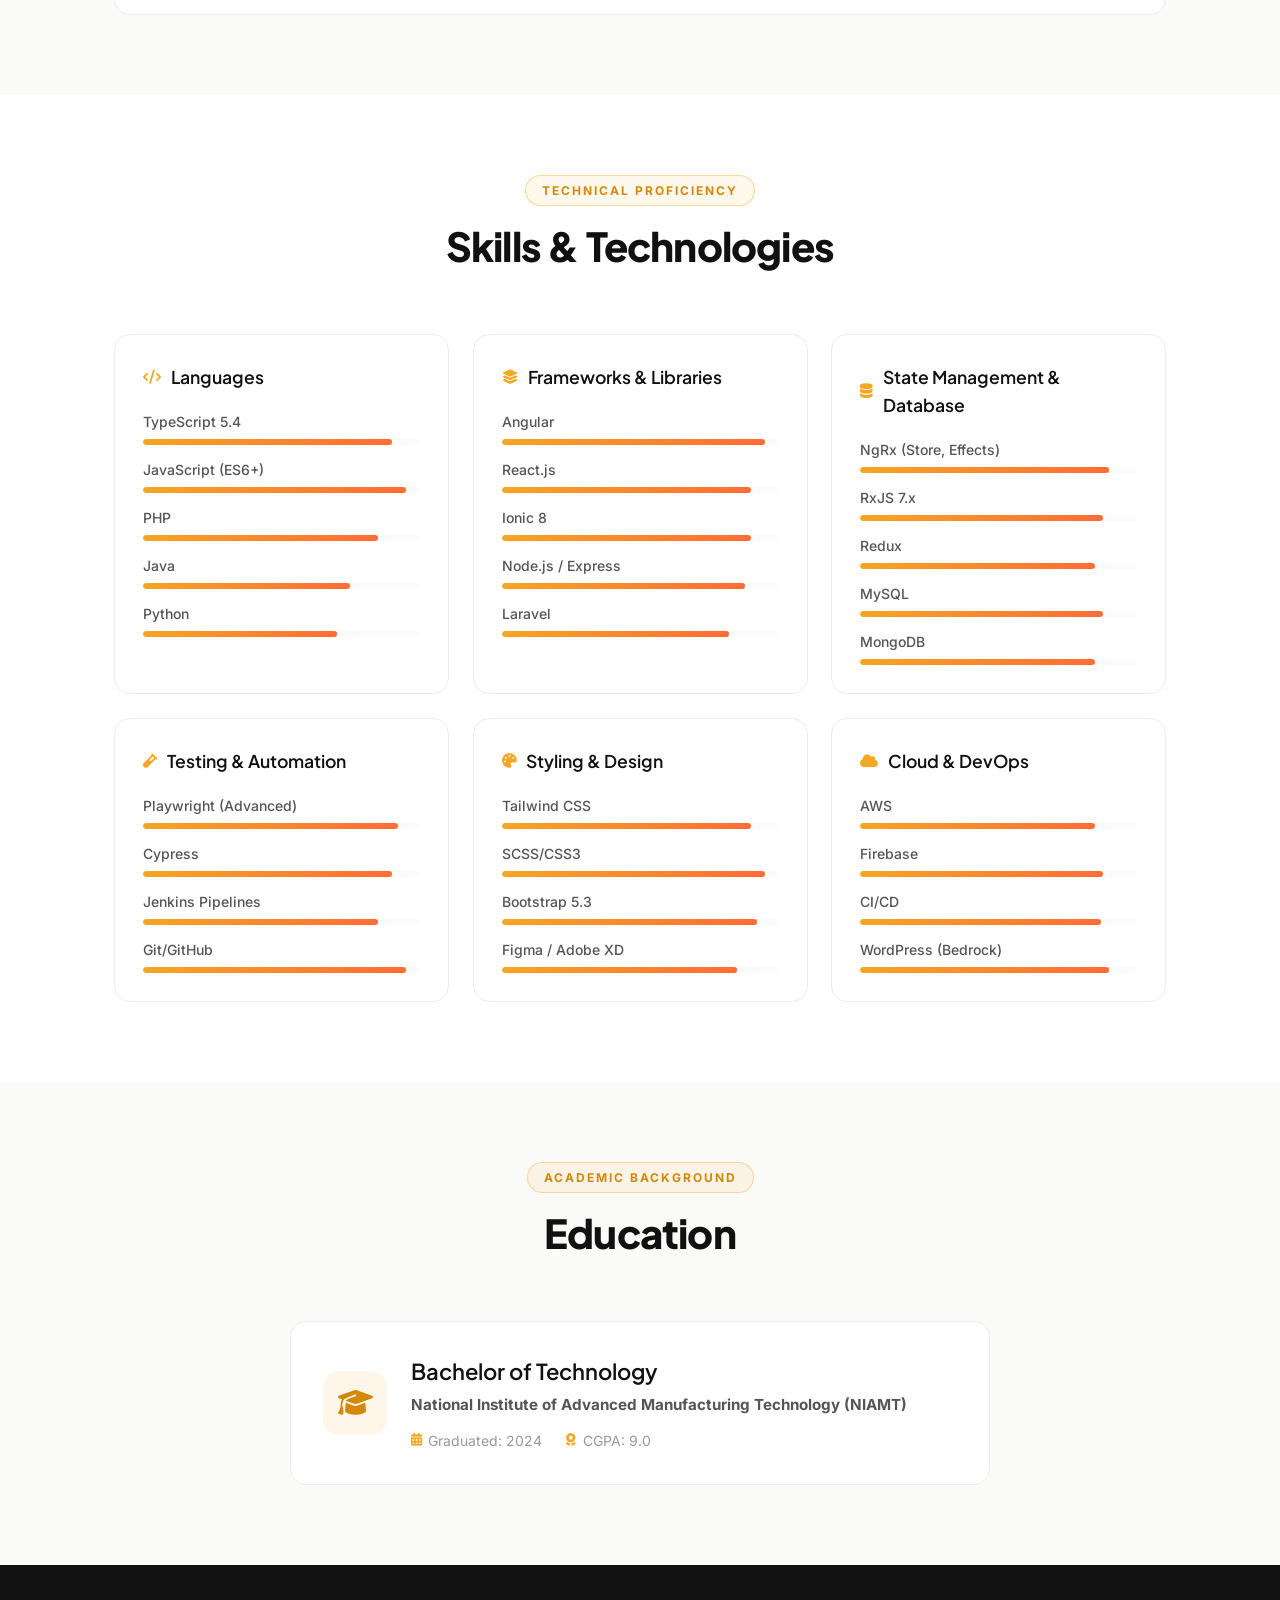
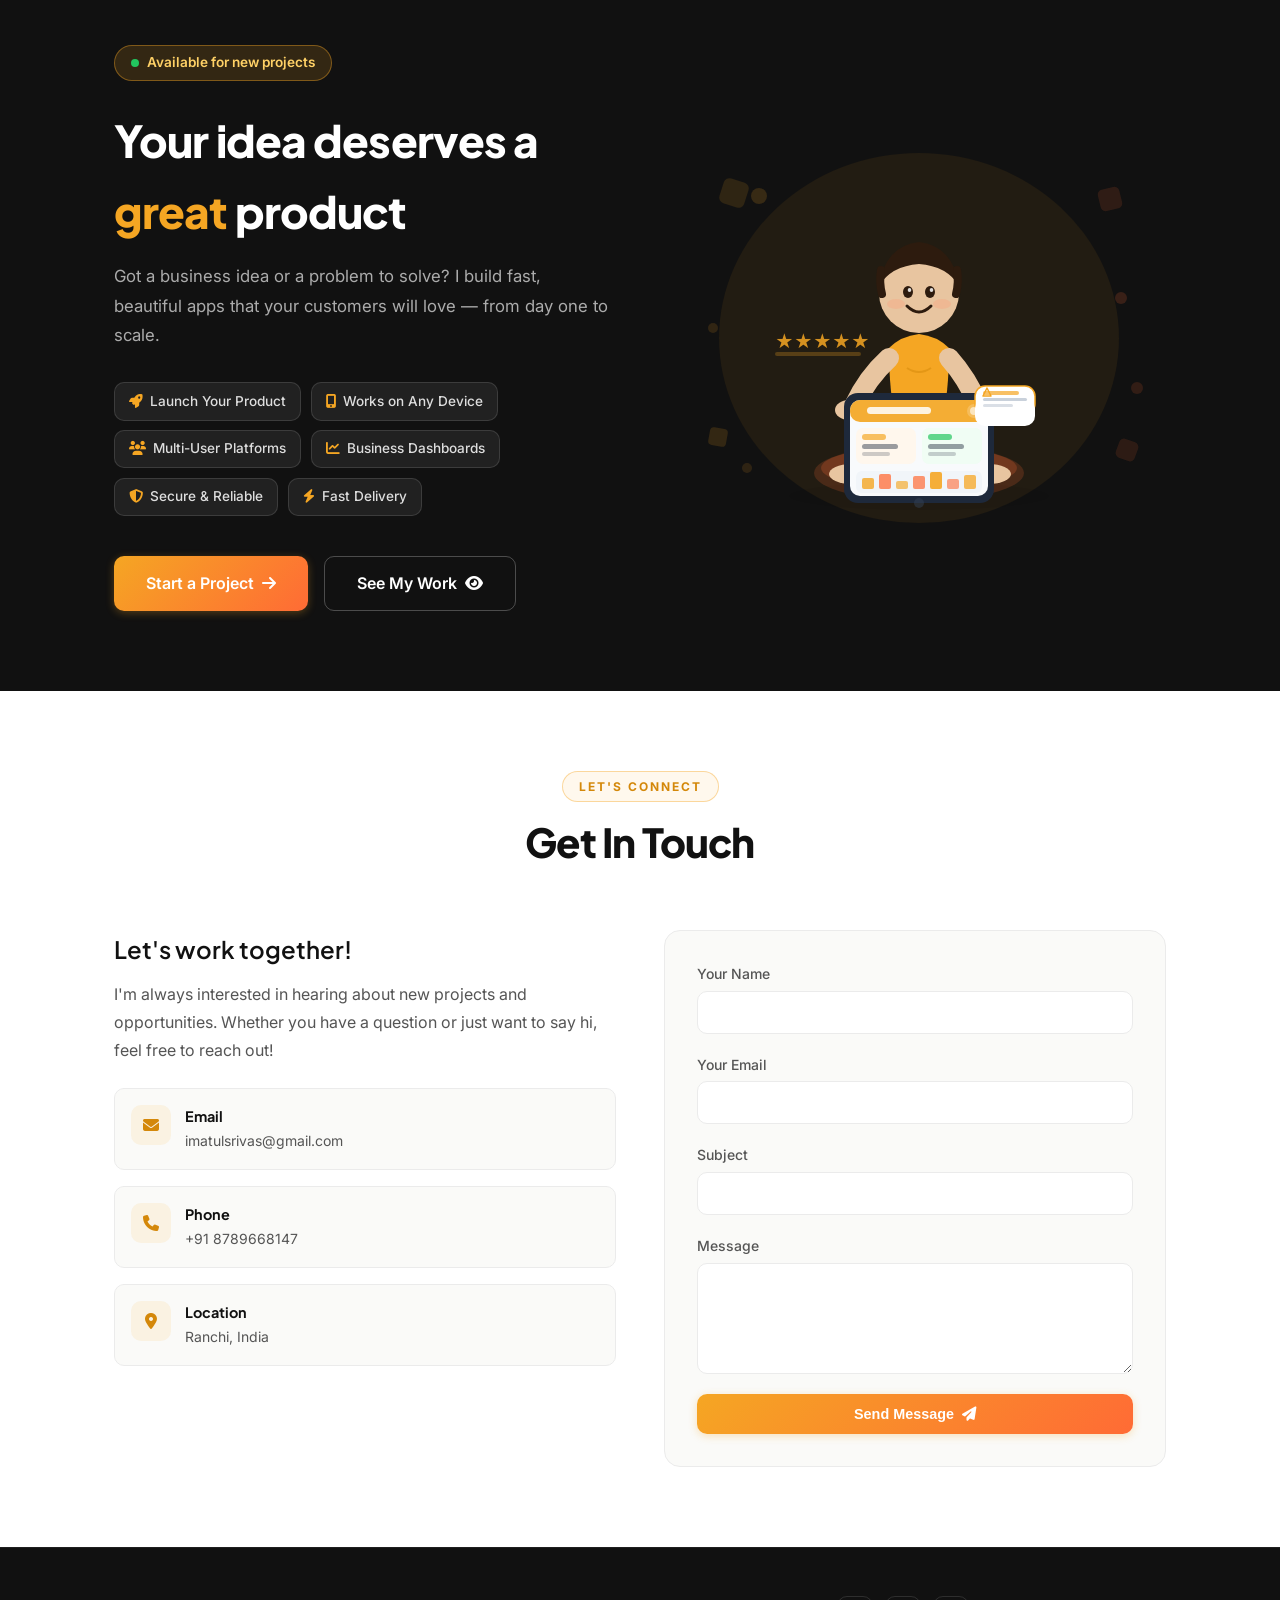
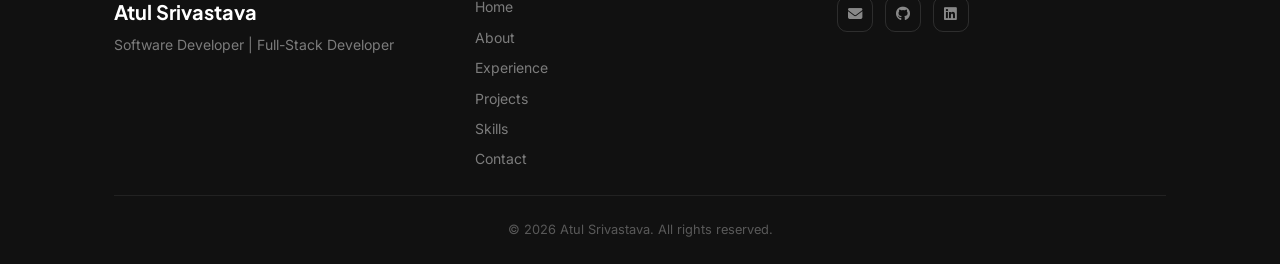
==== commit 3923928b: "parkmanager: update live URL to github.io, add demo credentials + app guide link" ====
--- a/index.html
+++ b/index.html
@@ -428,9 +428,13 @@
                             <span class="tech-tag">TypeScript</span>
                         </div>
                         <div class="project-links">
-                            <a href="https://park-my-vehicle.vercel.app" target="_blank" class="project-link project-link-primary">
+                            <a href="https://atul0016.github.io/park-manager/" target="_blank" class="project-link project-link-primary">
                                 <i class="fas fa-external-link-alt"></i>
                                 <span>Live Demo</span>
+                            </a>
+                            <a href="https://atul0016.github.io/park-manager/app-guide.html" target="_blank" class="project-link project-link-secondary">
+                                <i class="fas fa-book"></i>
+                                <span>App Guide</span>
                             </a>
                             <a href="https://github.com/atul0016/park-manager" target="_blank" class="project-link">
                                 <i class="fab fa-github"></i>
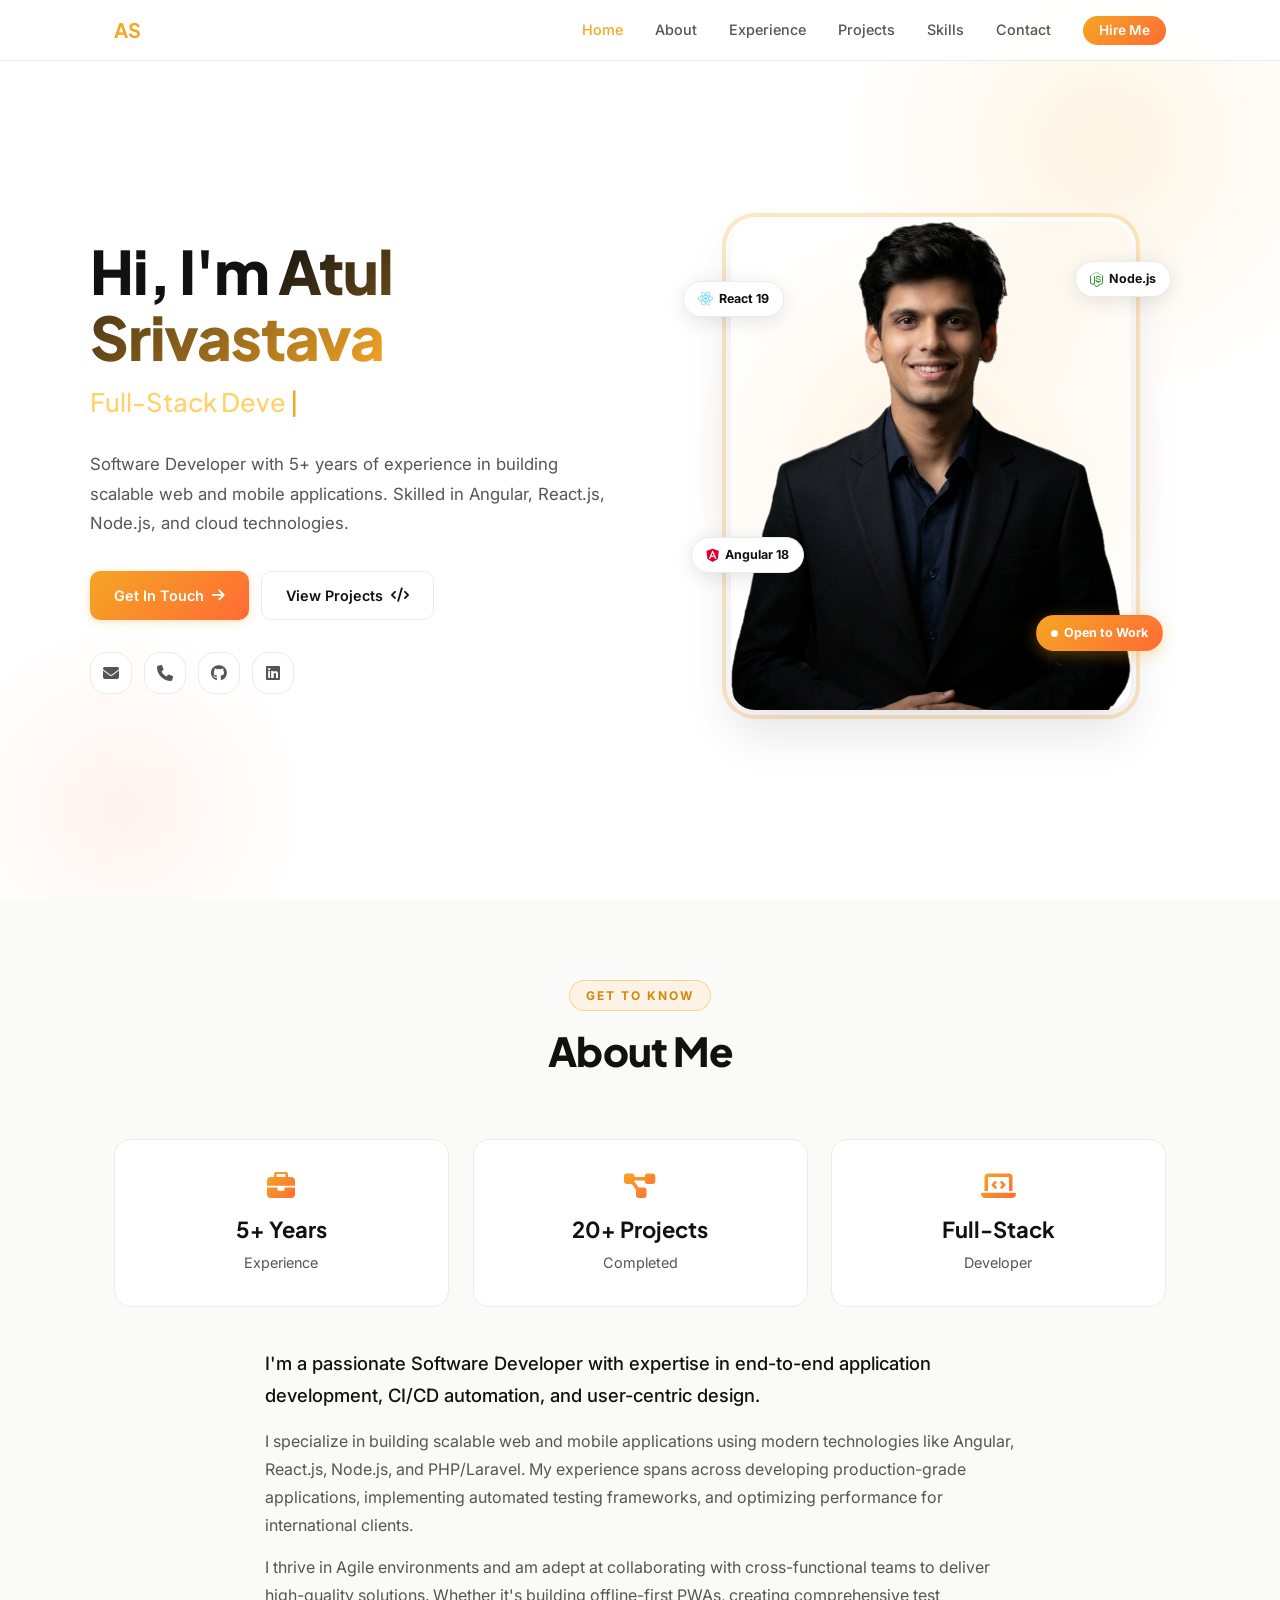
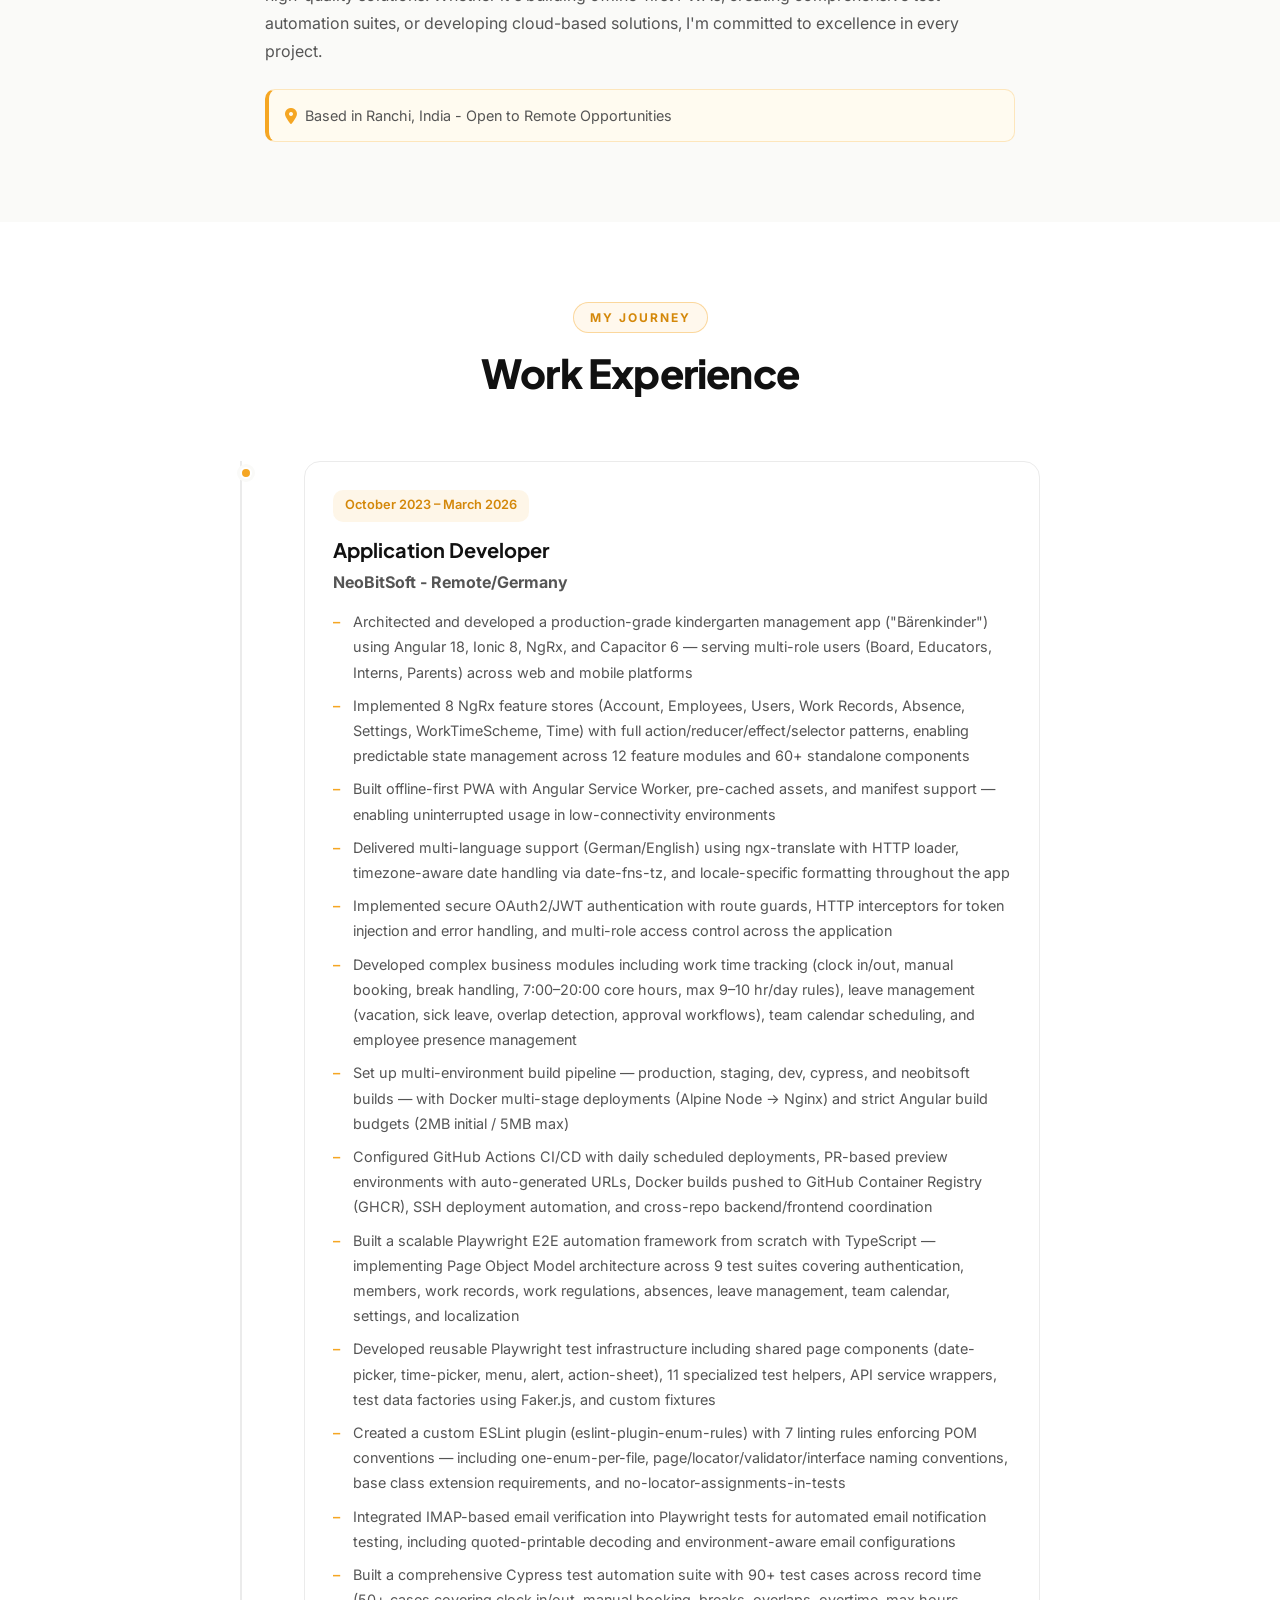
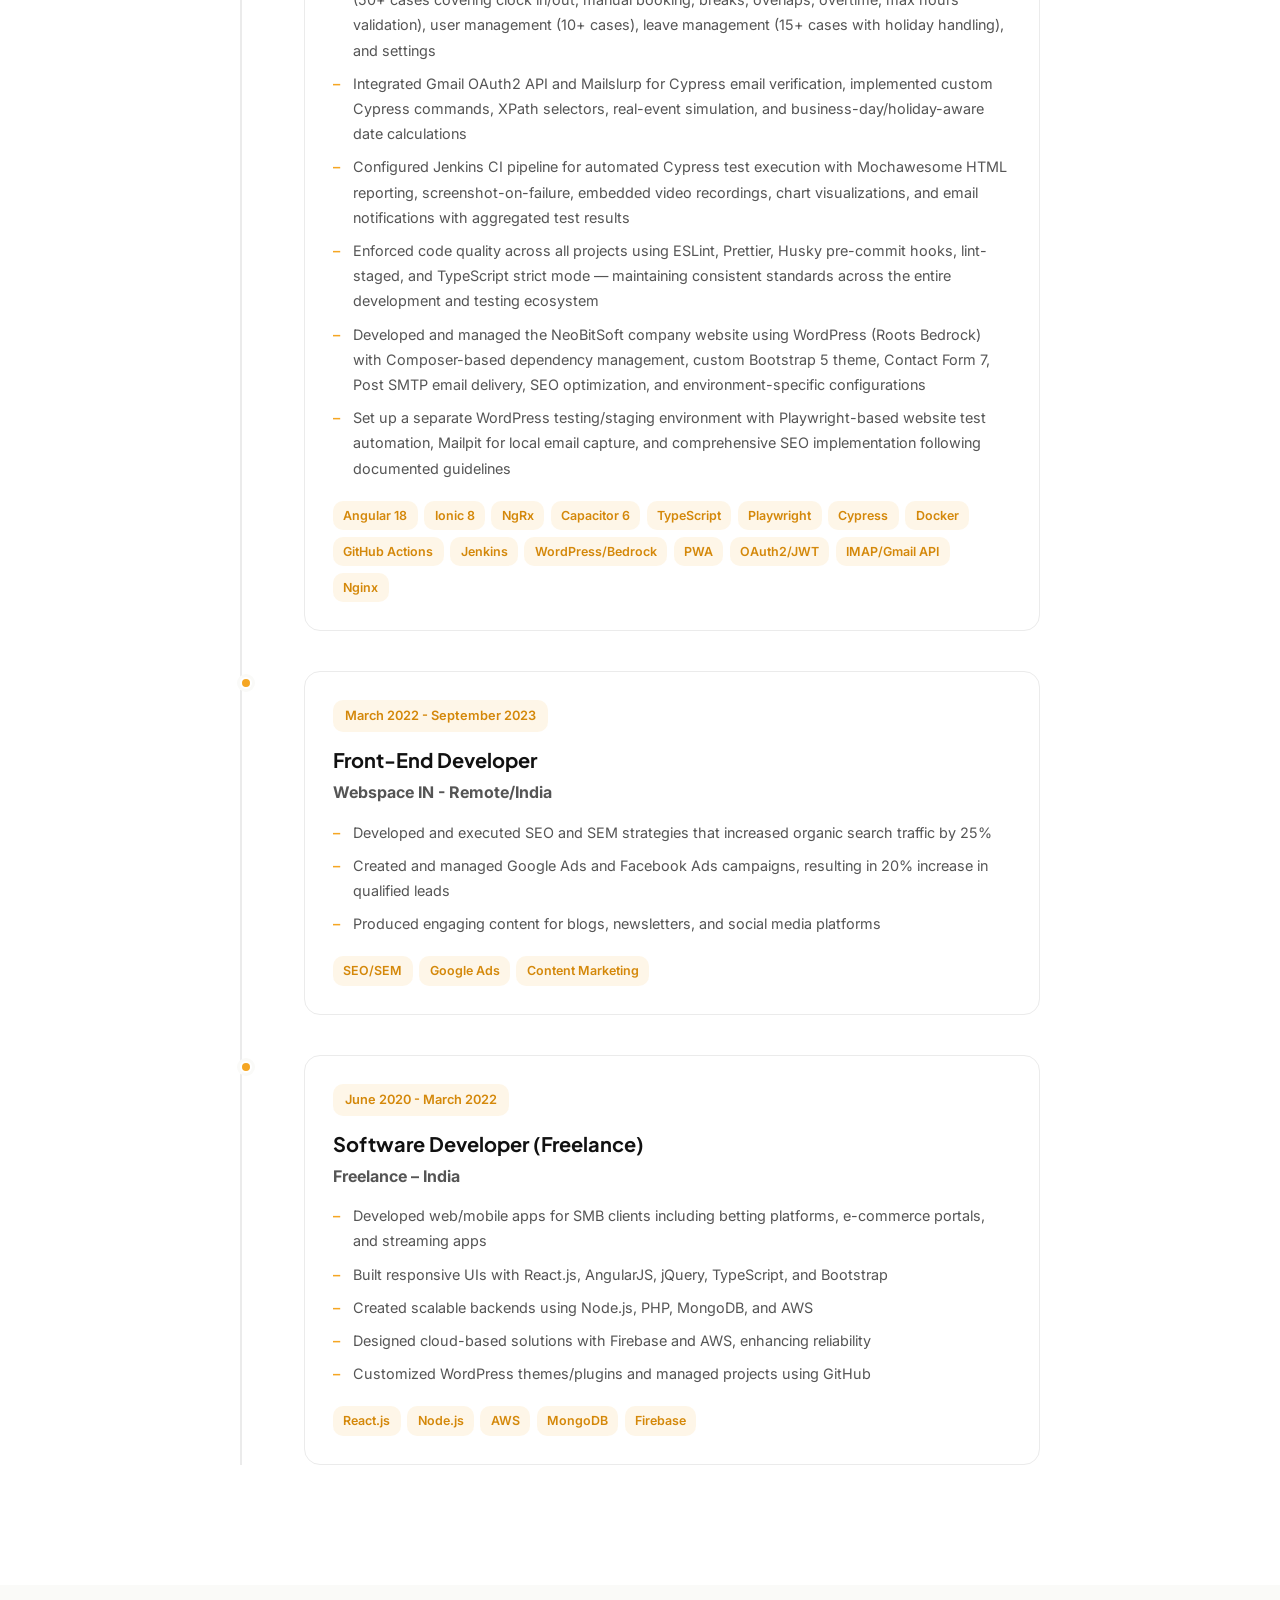
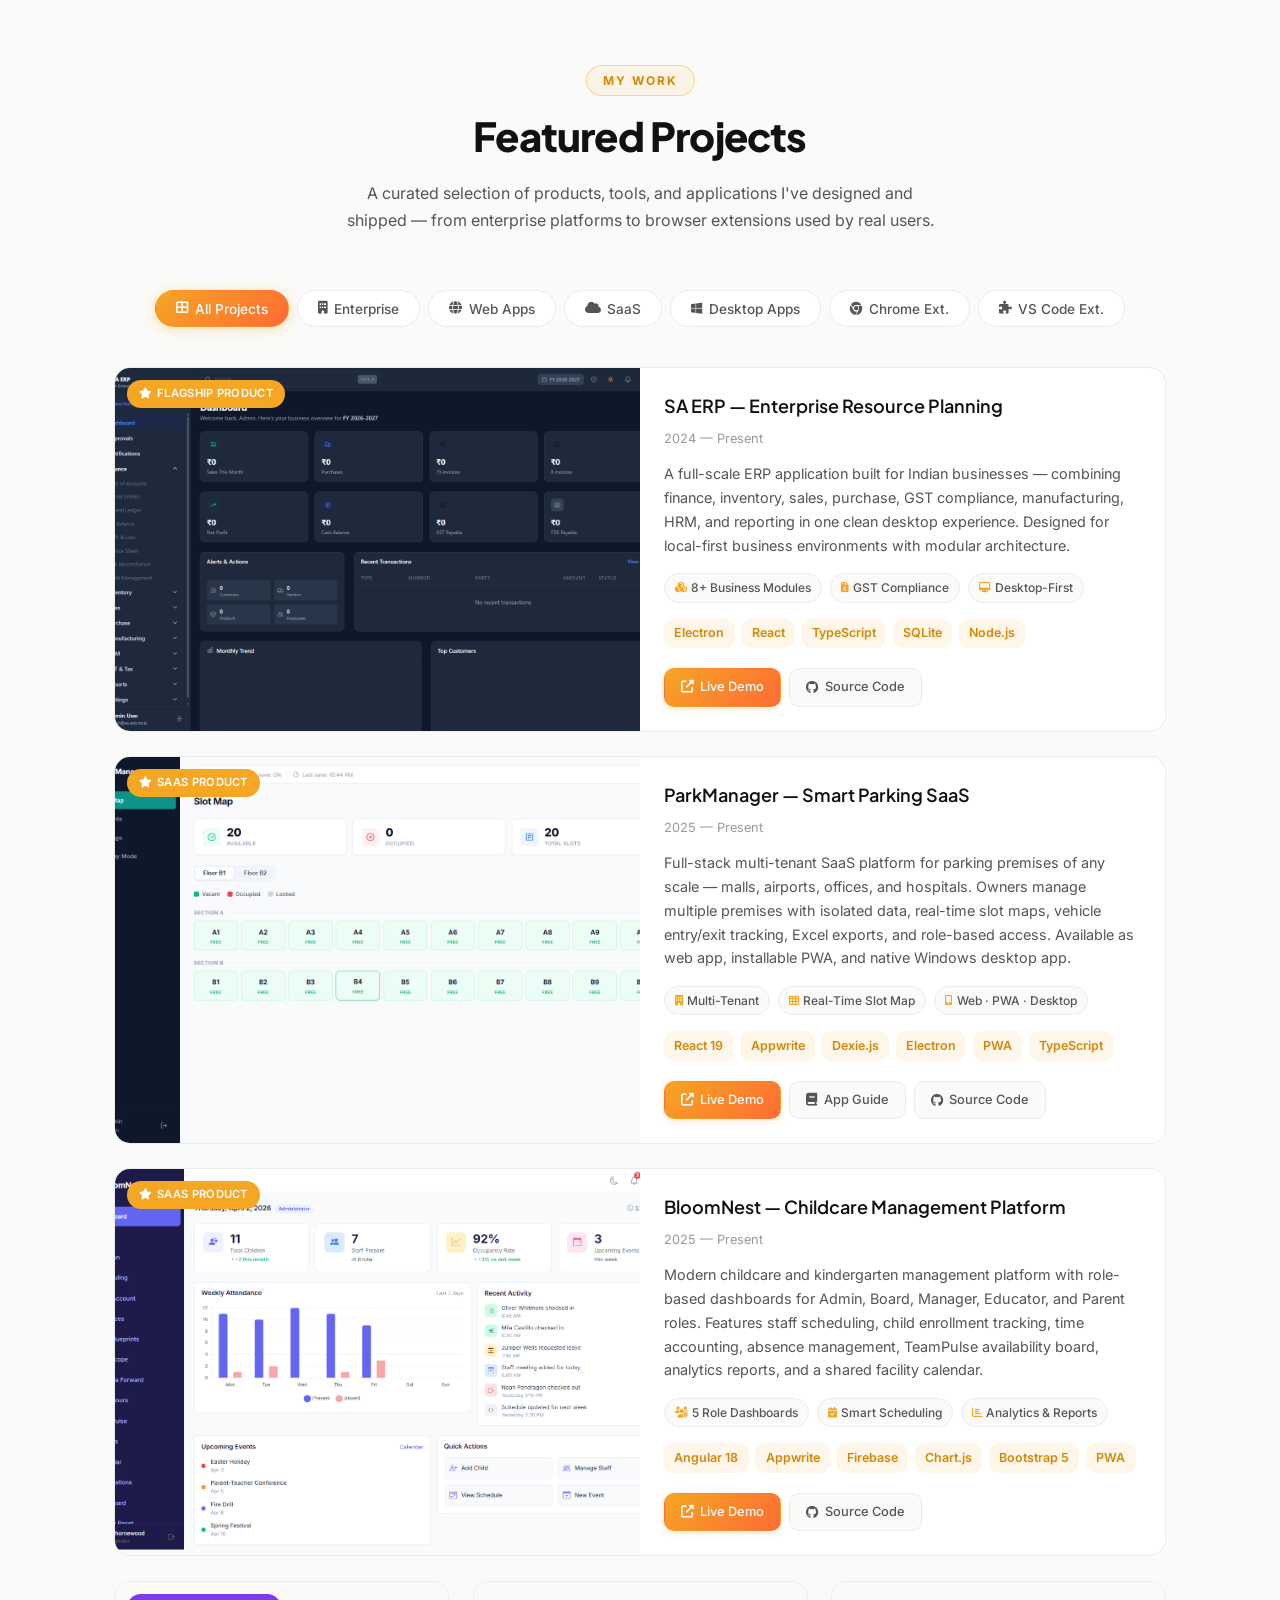
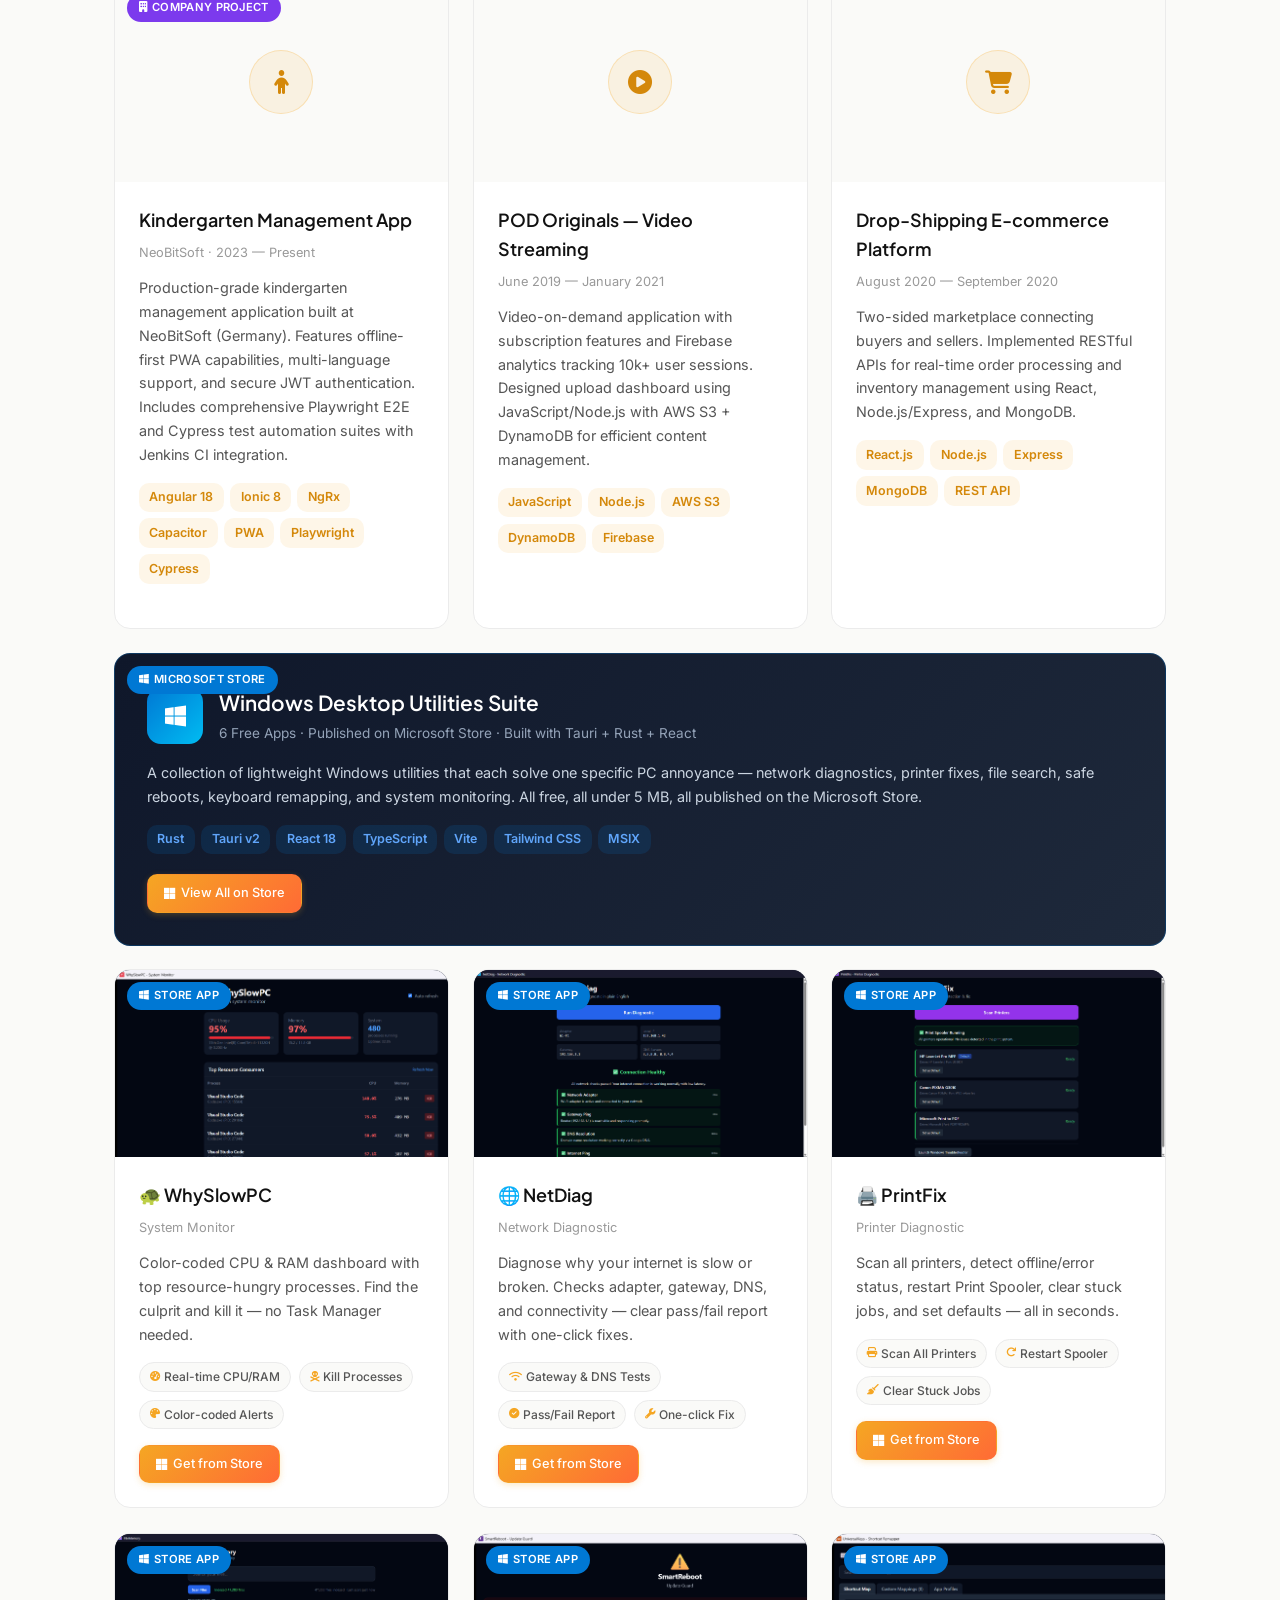
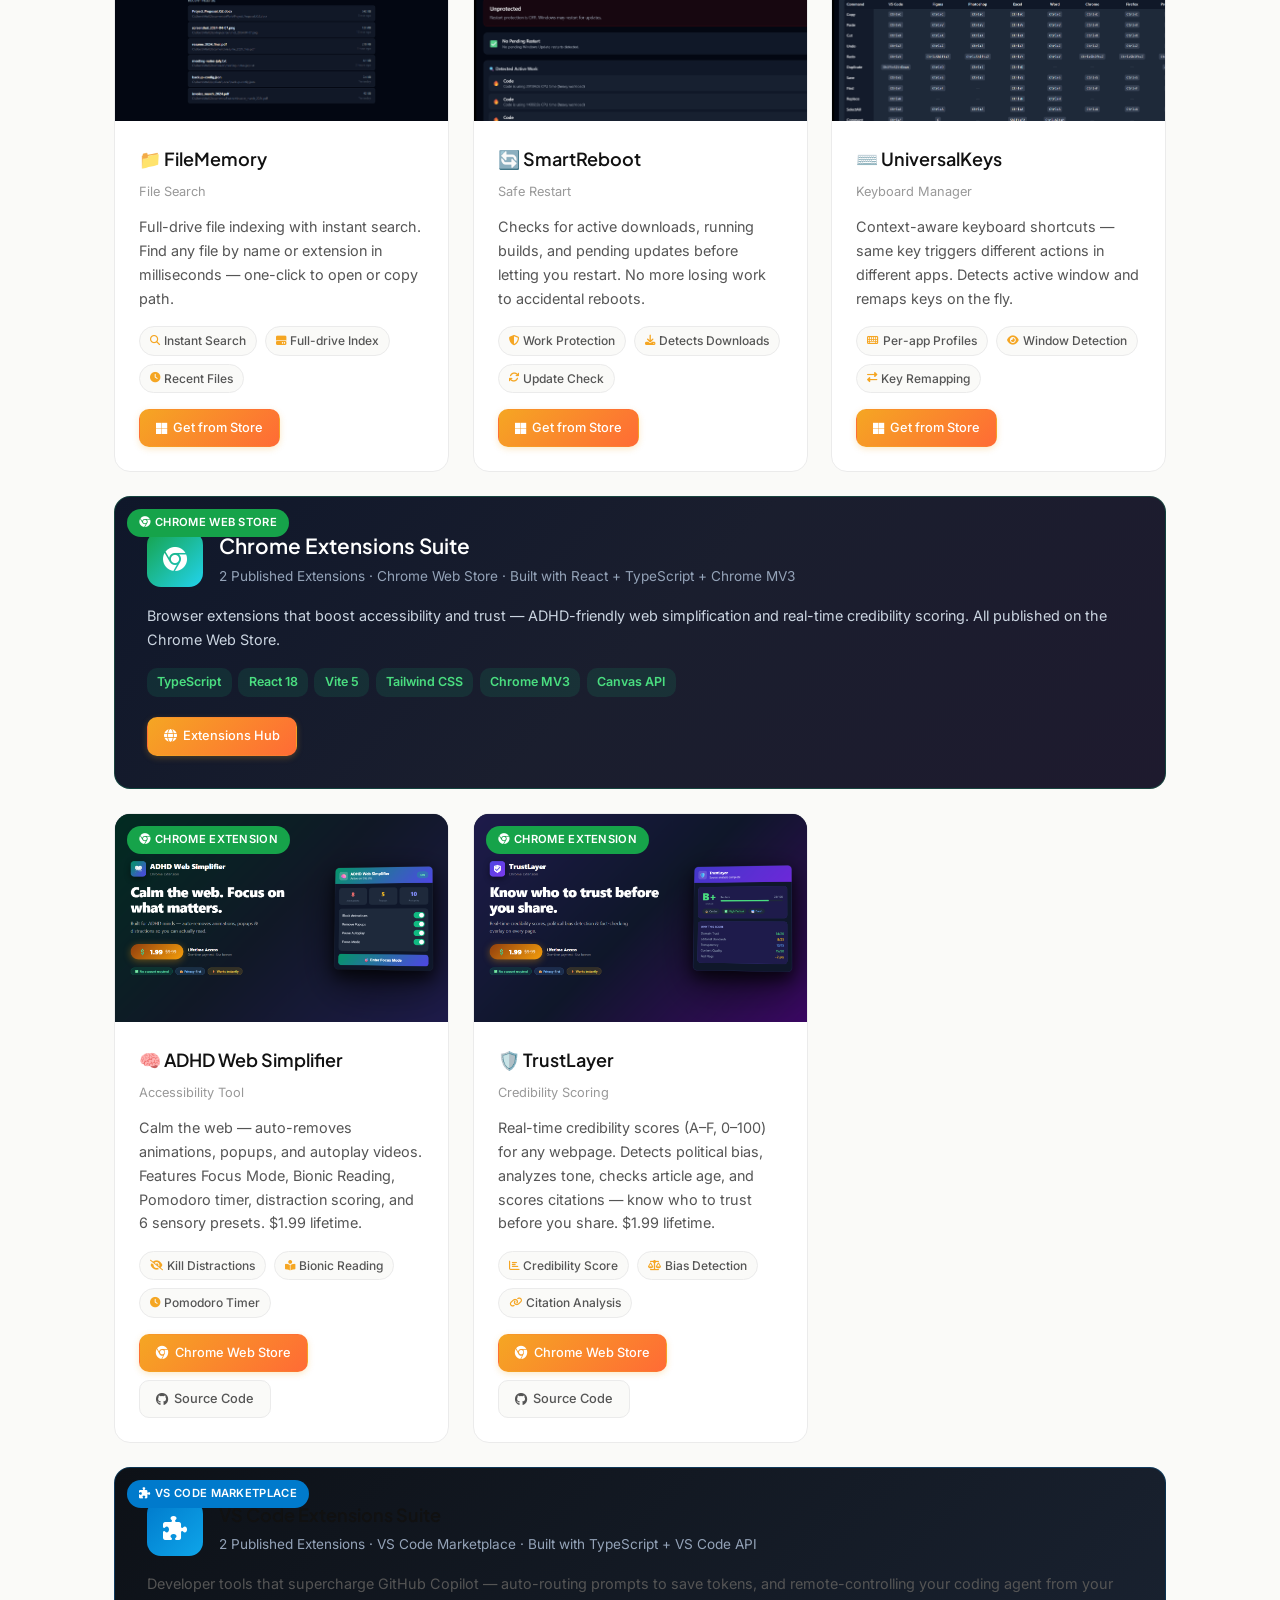
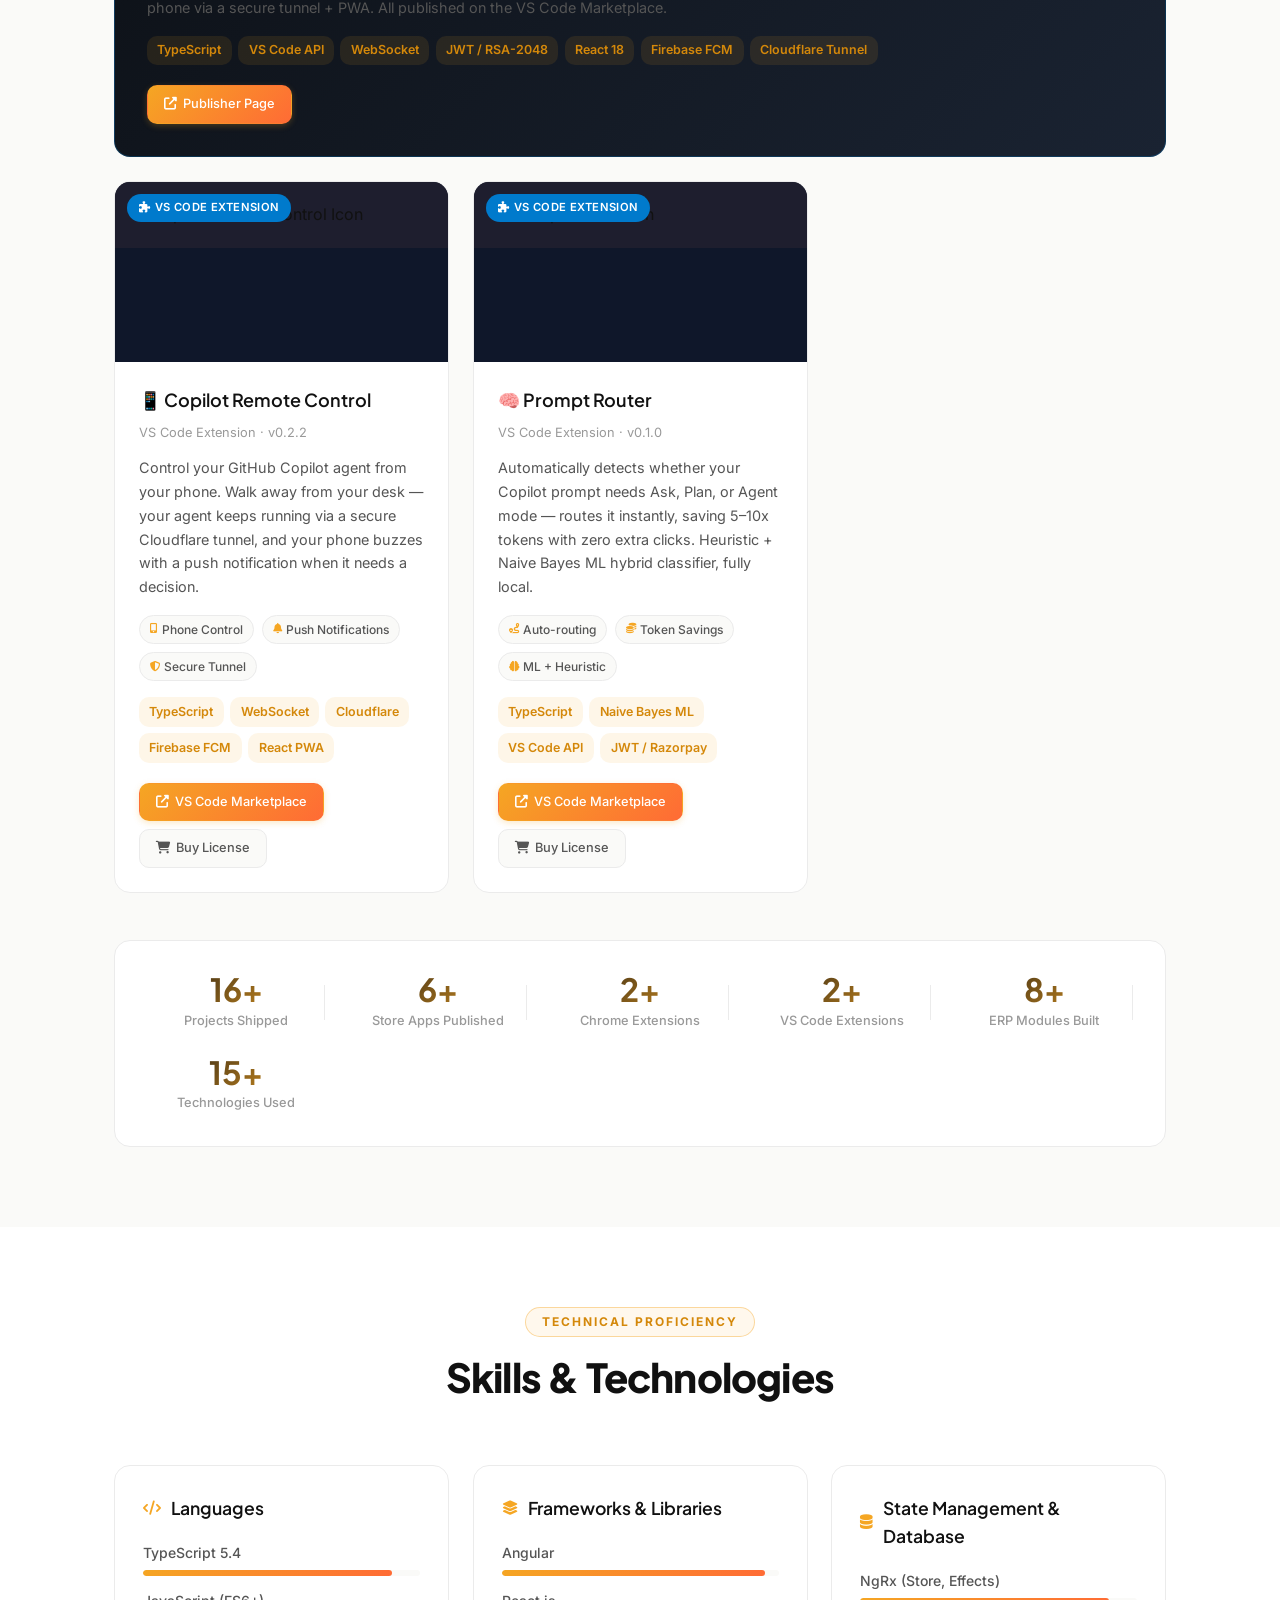
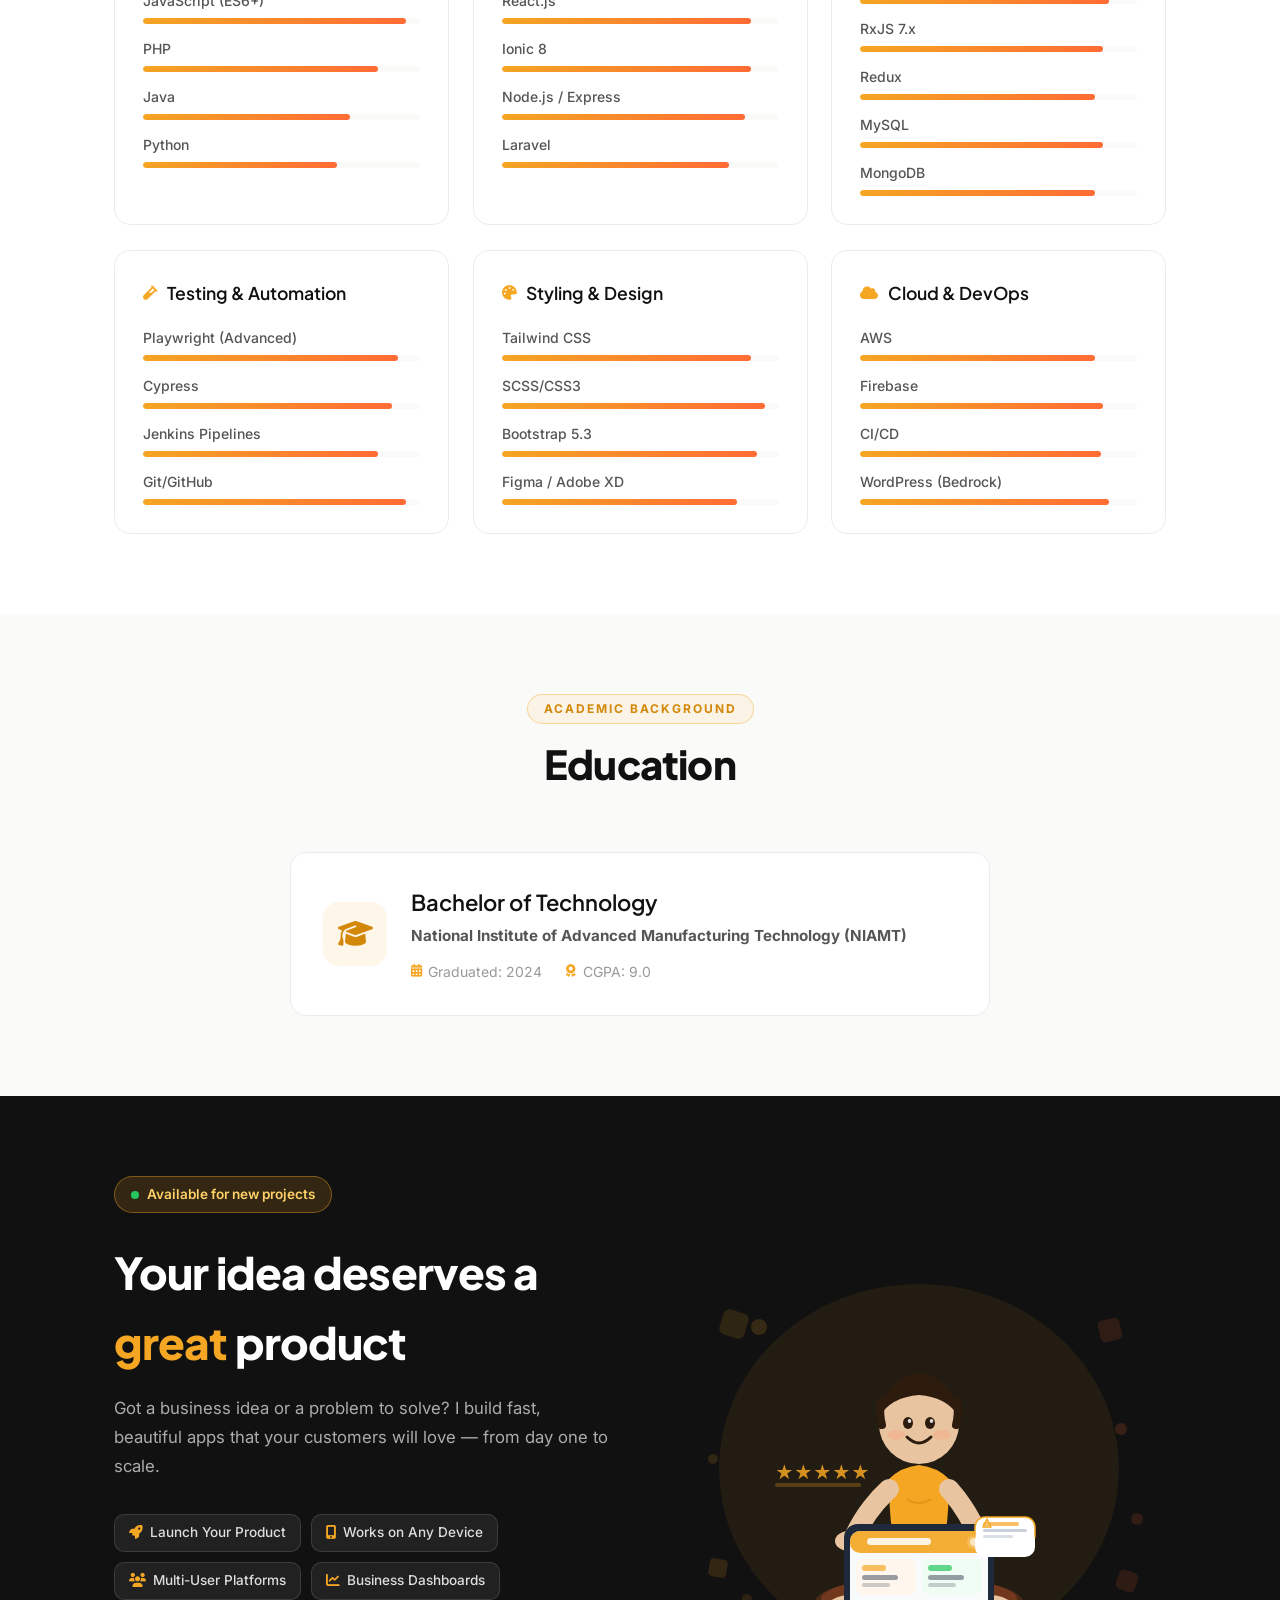
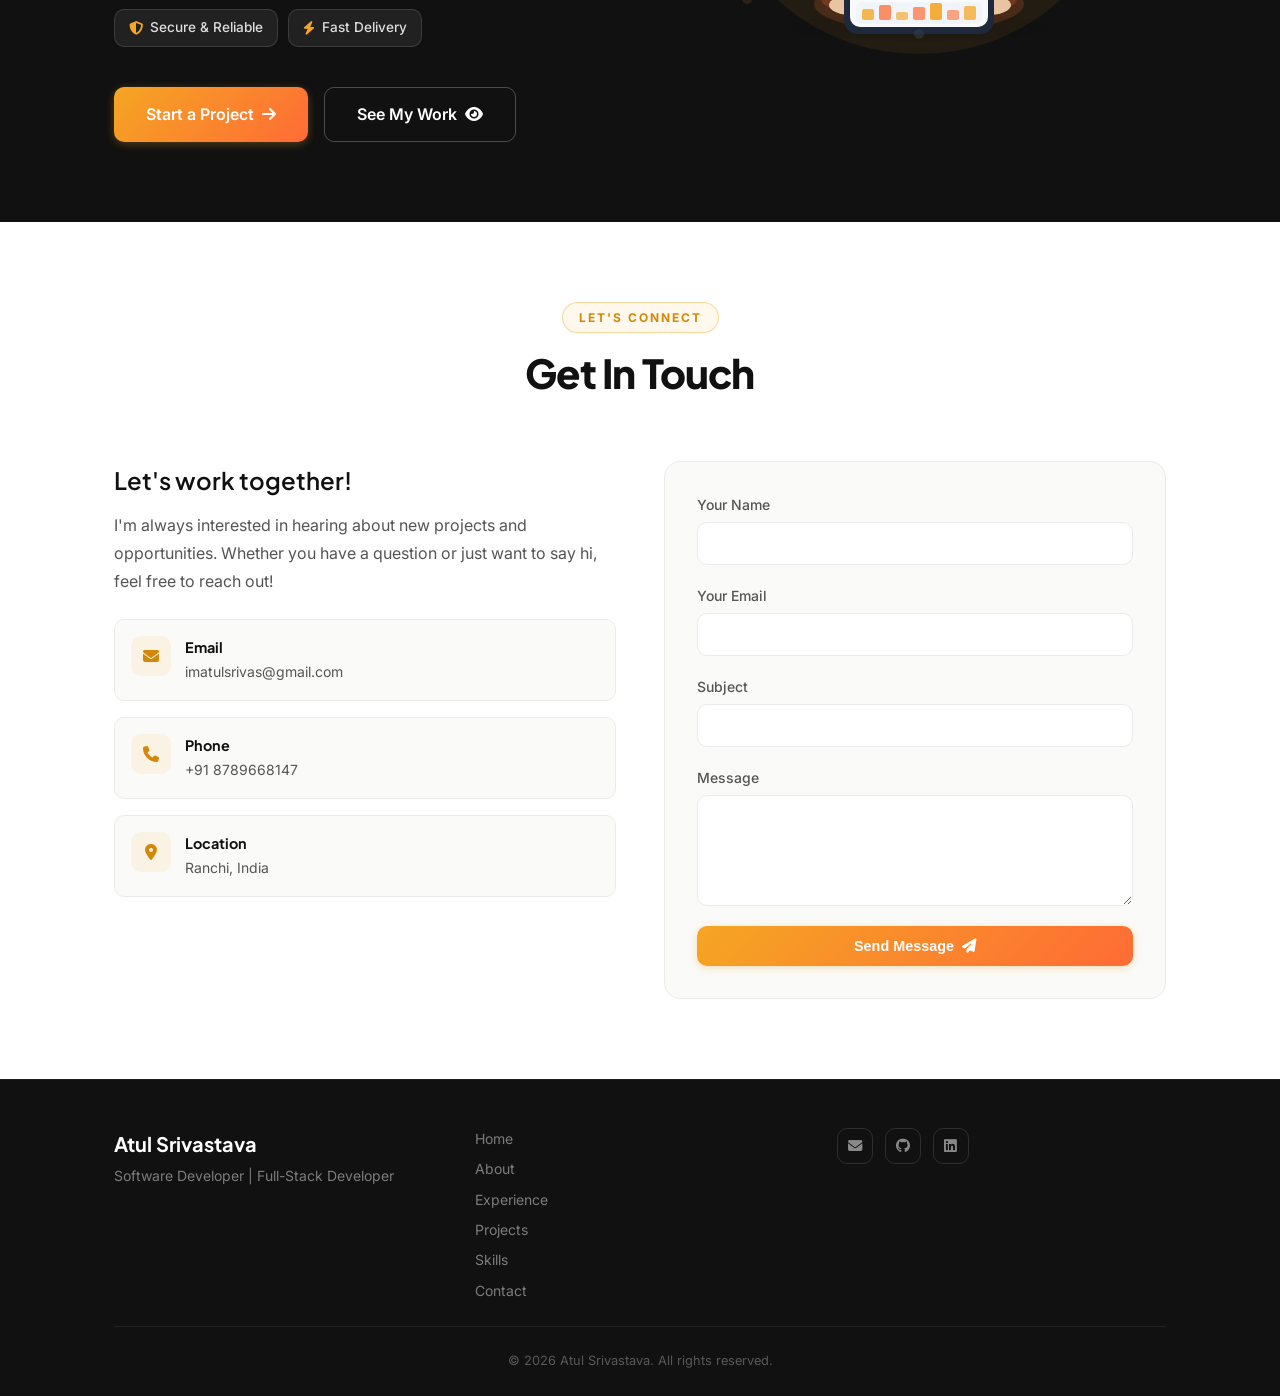
==== commit 99e75410: "Add VS Code extensions: Copilot Remote Control & Prompt Router" ====
--- a/index.html
+++ b/index.html
@@ -314,7 +314,11 @@
                 </button>
                 <button class="filter-btn" data-filter="extension">
                     <i class="fab fa-chrome"></i>
-                    <span>Extensions</span>
+                    <span>Chrome Ext.</span>
+                </button>
+                <button class="filter-btn" data-filter="vscode">
+                    <i class="fas fa-puzzle-piece"></i>
+                    <span>VS Code Ext.</span>
                 </button>
 
             </div>
@@ -973,12 +977,149 @@
                     </div>
                 </div>
 
+                <!-- ============================================= -->
+                <!-- VS Code Extensions — Marketplace Suite        -->
+                <!-- ============================================= -->
+
+                <!-- VS Code Extensions Banner -->
+                <div class="project-card project-card-vscode-banner" data-scroll data-category="vscode">
+                    <div class="project-badge vscode-badge">
+                        <i class="fas fa-puzzle-piece"></i> VS Code Marketplace
+                    </div>
+                    <div class="project-content extensions-banner-content">
+                        <div class="extensions-banner-header">
+                            <div class="extensions-banner-icon">
+                                <i class="fas fa-puzzle-piece"></i>
+                            </div>
+                            <div>
+                                <h3 class="project-title">VS Code Extensions Suite</h3>
+                                <p class="extensions-banner-subtitle">2 Published Extensions · VS Code Marketplace · Built with TypeScript + VS Code API</p>
+                            </div>
+                        </div>
+                        <p class="project-description">
+                            Developer tools that supercharge GitHub Copilot — auto-routing prompts to save tokens, and
+                            remote-controlling your coding agent from your phone via a secure tunnel + PWA.
+                            All published on the VS Code Marketplace.
+                        </p>
+                        <div class="project-tech">
+                            <span class="tech-tag">TypeScript</span>
+                            <span class="tech-tag">VS Code API</span>
+                            <span class="tech-tag">WebSocket</span>
+                            <span class="tech-tag">JWT / RSA-2048</span>
+                            <span class="tech-tag">React 18</span>
+                            <span class="tech-tag">Firebase FCM</span>
+                            <span class="tech-tag">Cloudflare Tunnel</span>
+                        </div>
+                        <div class="project-links">
+                            <a href="https://marketplace.visualstudio.com/publishers/atulhritik" target="_blank" class="project-link project-link-primary">
+                                <i class="fas fa-external-link-alt"></i>
+                                <span>Publisher Page</span>
+                            </a>
+                        </div>
+                    </div>
+                </div>
+
+                <!-- Extension: Copilot Remote Control -->
+                <div class="project-card ext-card" data-scroll data-category="vscode">
+                    <div class="project-badge vscode-badge">
+                        <i class="fas fa-puzzle-piece"></i> VS Code Extension
+                    </div>
+                    <div class="project-image project-image-real">
+                        <img src="https://atulhritik.gallerycdn.vsassets.io/extensions/atulhritik/copilot-remote/0.2.2/1776307063603/Microsoft.VisualStudio.Services.Icons.Default" alt="Copilot Remote Control Icon" loading="lazy" style="object-fit:contain;padding:20px;background:#1e1e2e">
+                        <div class="project-image-overlay">
+                            <span class="project-status live">
+                                <span class="status-dot"></span> On VS Code Marketplace
+                            </span>
+                        </div>
+                    </div>
+                    <div class="project-content">
+                        <div class="project-header">
+                            <h3 class="project-title">📱 Copilot Remote Control</h3>
+                            <span class="project-date">VS Code Extension · v0.2.2</span>
+                        </div>
+                        <p class="project-description">
+                            Control your GitHub Copilot agent from your phone. Walk away from your desk —
+                            your agent keeps running via a secure Cloudflare tunnel, and your phone buzzes
+                            with a push notification when it needs a decision.
+                        </p>
+                        <div class="project-highlights">
+                            <div class="highlight-item"><i class="fas fa-mobile-alt"></i><span>Phone Control</span></div>
+                            <div class="highlight-item"><i class="fas fa-bell"></i><span>Push Notifications</span></div>
+                            <div class="highlight-item"><i class="fas fa-shield-alt"></i><span>Secure Tunnel</span></div>
+                        </div>
+                        <div class="project-tech">
+                            <span class="tech-tag">TypeScript</span>
+                            <span class="tech-tag">WebSocket</span>
+                            <span class="tech-tag">Cloudflare</span>
+                            <span class="tech-tag">Firebase FCM</span>
+                            <span class="tech-tag">React PWA</span>
+                        </div>
+                        <div class="project-links">
+                            <a href="https://marketplace.visualstudio.com/items?itemName=atulhritik.copilot-remote" target="_blank" class="project-link project-link-primary">
+                                <i class="fas fa-external-link-alt"></i>
+                                <span>VS Code Marketplace</span>
+                            </a>
+                            <a href="https://agent-handle.vercel.app" target="_blank" class="project-link project-link-secondary">
+                                <i class="fas fa-shopping-cart"></i>
+                                <span>Buy License</span>
+                            </a>
+                        </div>
+                    </div>
+                </div>
+
+                <!-- Extension: Prompt Router -->
+                <div class="project-card ext-card" data-scroll data-category="vscode">
+                    <div class="project-badge vscode-badge">
+                        <i class="fas fa-puzzle-piece"></i> VS Code Extension
+                    </div>
+                    <div class="project-image project-image-real">
+                        <img src="https://atulhritik.gallerycdn.vsassets.io/extensions/atulhritik/prompt-router-ai/0.1.0/1776344952794/Microsoft.VisualStudio.Services.Icons.Default" alt="Prompt Router Icon" loading="lazy" style="object-fit:contain;padding:20px;background:#1e1e2e">
+                        <div class="project-image-overlay">
+                            <span class="project-status live">
+                                <span class="status-dot"></span> On VS Code Marketplace
+                            </span>
+                        </div>
+                    </div>
+                    <div class="project-content">
+                        <div class="project-header">
+                            <h3 class="project-title">🧠 Prompt Router</h3>
+                            <span class="project-date">VS Code Extension · v0.1.0</span>
+                        </div>
+                        <p class="project-description">
+                            Automatically detects whether your Copilot prompt needs Ask, Plan, or Agent mode —
+                            routes it instantly, saving 5–10x tokens with zero extra clicks.
+                            Heuristic + Naive Bayes ML hybrid classifier, fully local.
+                        </p>
+                        <div class="project-highlights">
+                            <div class="highlight-item"><i class="fas fa-route"></i><span>Auto-routing</span></div>
+                            <div class="highlight-item"><i class="fas fa-coins"></i><span>Token Savings</span></div>
+                            <div class="highlight-item"><i class="fas fa-brain"></i><span>ML + Heuristic</span></div>
+                        </div>
+                        <div class="project-tech">
+                            <span class="tech-tag">TypeScript</span>
+                            <span class="tech-tag">Naive Bayes ML</span>
+                            <span class="tech-tag">VS Code API</span>
+                            <span class="tech-tag">JWT / Razorpay</span>
+                        </div>
+                        <div class="project-links">
+                            <a href="https://marketplace.visualstudio.com/items?itemName=atulhritik.prompt-router-ai" target="_blank" class="project-link project-link-primary">
+                                <i class="fas fa-external-link-alt"></i>
+                                <span>VS Code Marketplace</span>
+                            </a>
+                            <a href="https://prompt-router-buy.vercel.app" target="_blank" class="project-link project-link-secondary">
+                                <i class="fas fa-shopping-cart"></i>
+                                <span>Buy License</span>
+                            </a>
+                        </div>
+                    </div>
+                </div>
+
             </div>
 
             <!-- Project Stats Bar -->
             <div class="project-stats" data-scroll>
                 <div class="stat-item">
-                    <div class="stat-number" data-count="14">0</div>
+                    <div class="stat-number" data-count="16">0</div>
                     <div class="stat-label">Projects Shipped</div>
                 </div>
                 <div class="stat-item">
@@ -988,6 +1129,10 @@
                 <div class="stat-item">
                     <div class="stat-number" data-count="2">0</div>
                     <div class="stat-label">Chrome Extensions</div>
+                </div>
+                <div class="stat-item">
+                    <div class="stat-number" data-count="2">0</div>
+                    <div class="stat-label">VS Code Extensions</div>
                 </div>
                 <div class="stat-item">
                     <div class="stat-number" data-count="8">0</div>
--- a/styles.css
+++ b/styles.css
@@ -745,6 +745,17 @@
 
 /* Microsoft Store Apps Badge */
 .msapps-badge { background: #0078d4; }
+
+/* VS Code Extensions Badge */
+.vscode-badge { background: #007acc; }
+
+/* VS Code Extensions Banner */
+.project-card-vscode-banner {
+    grid-column: 1 / -1;
+    background: linear-gradient(135deg, #0d1117 0%, #1a2332 100%);
+    border: 1px solid rgba(0, 122, 204, 0.3);
+}
+.project-card-vscode-banner .extensions-banner-icon { background: linear-gradient(135deg, #007acc, #0ea5e9); }
 
 /* MS Apps Showcase Banner */
 .project-card-msapps-banner {
